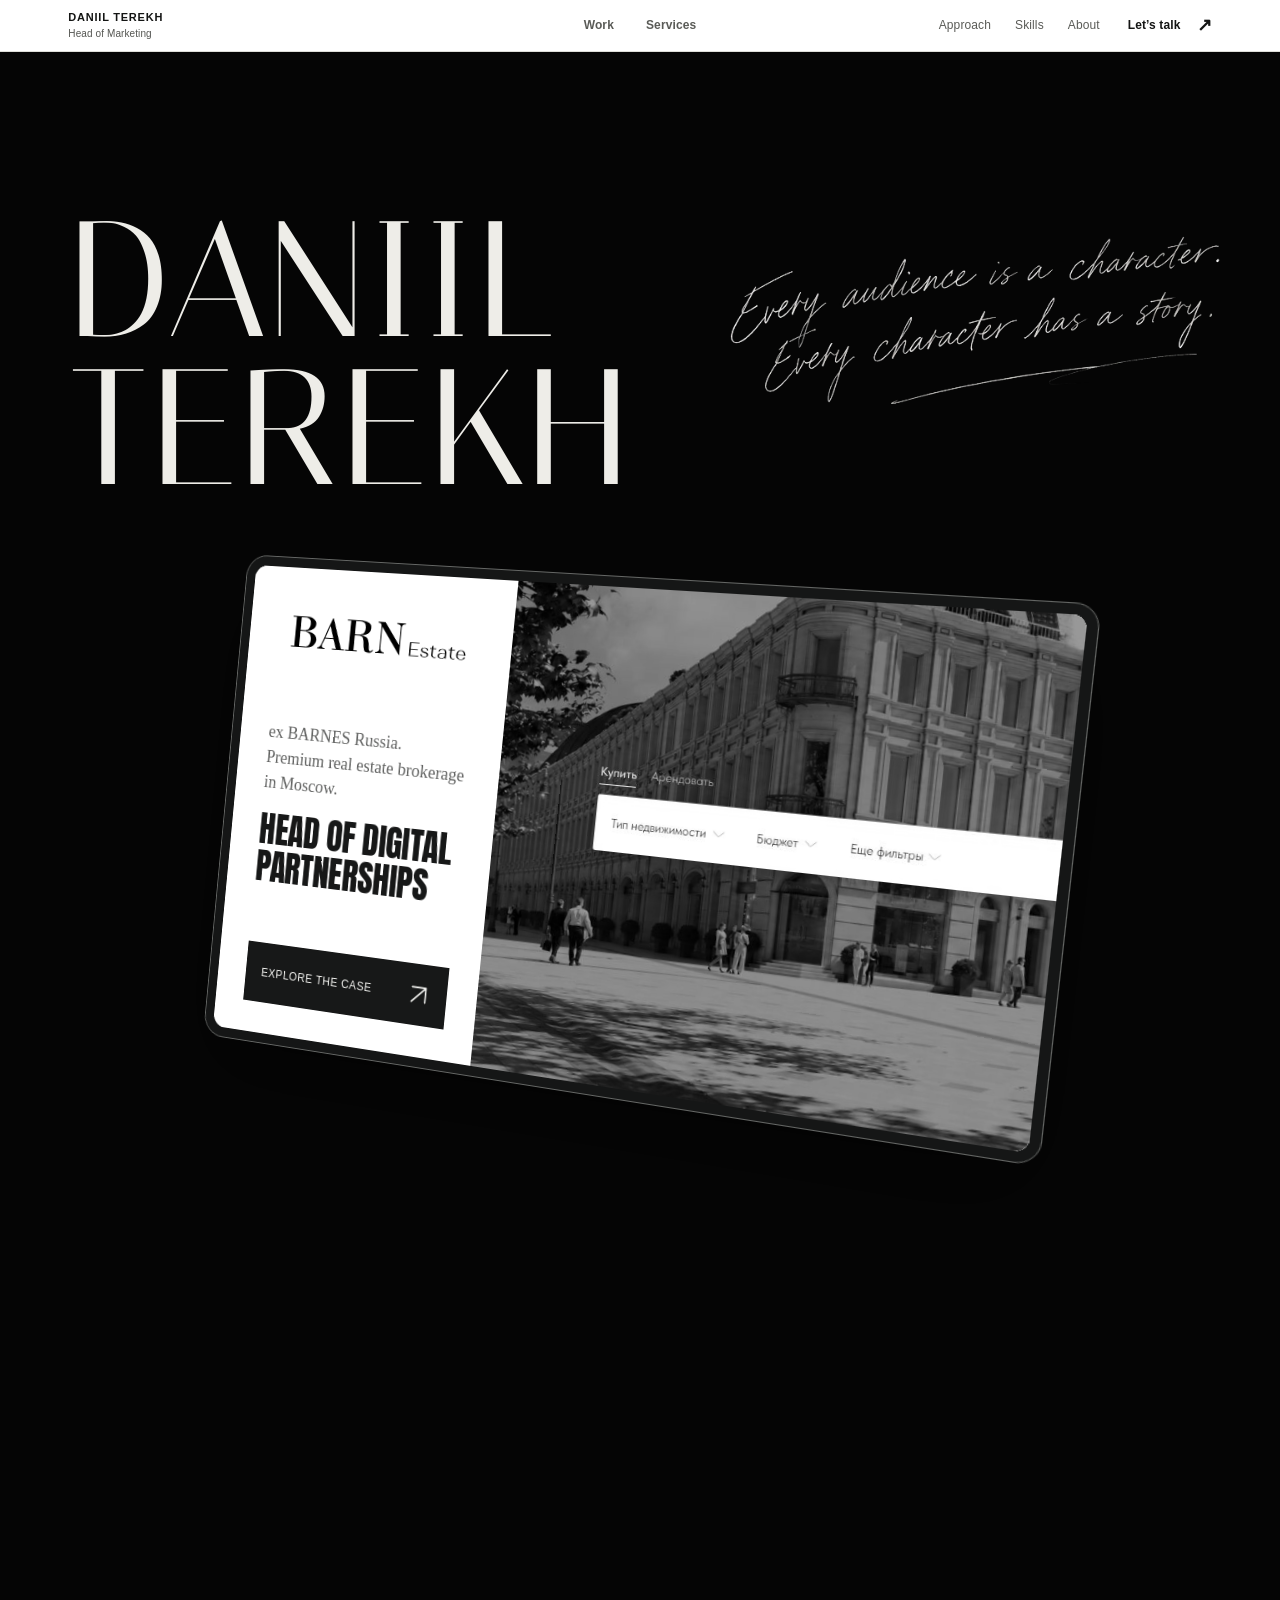
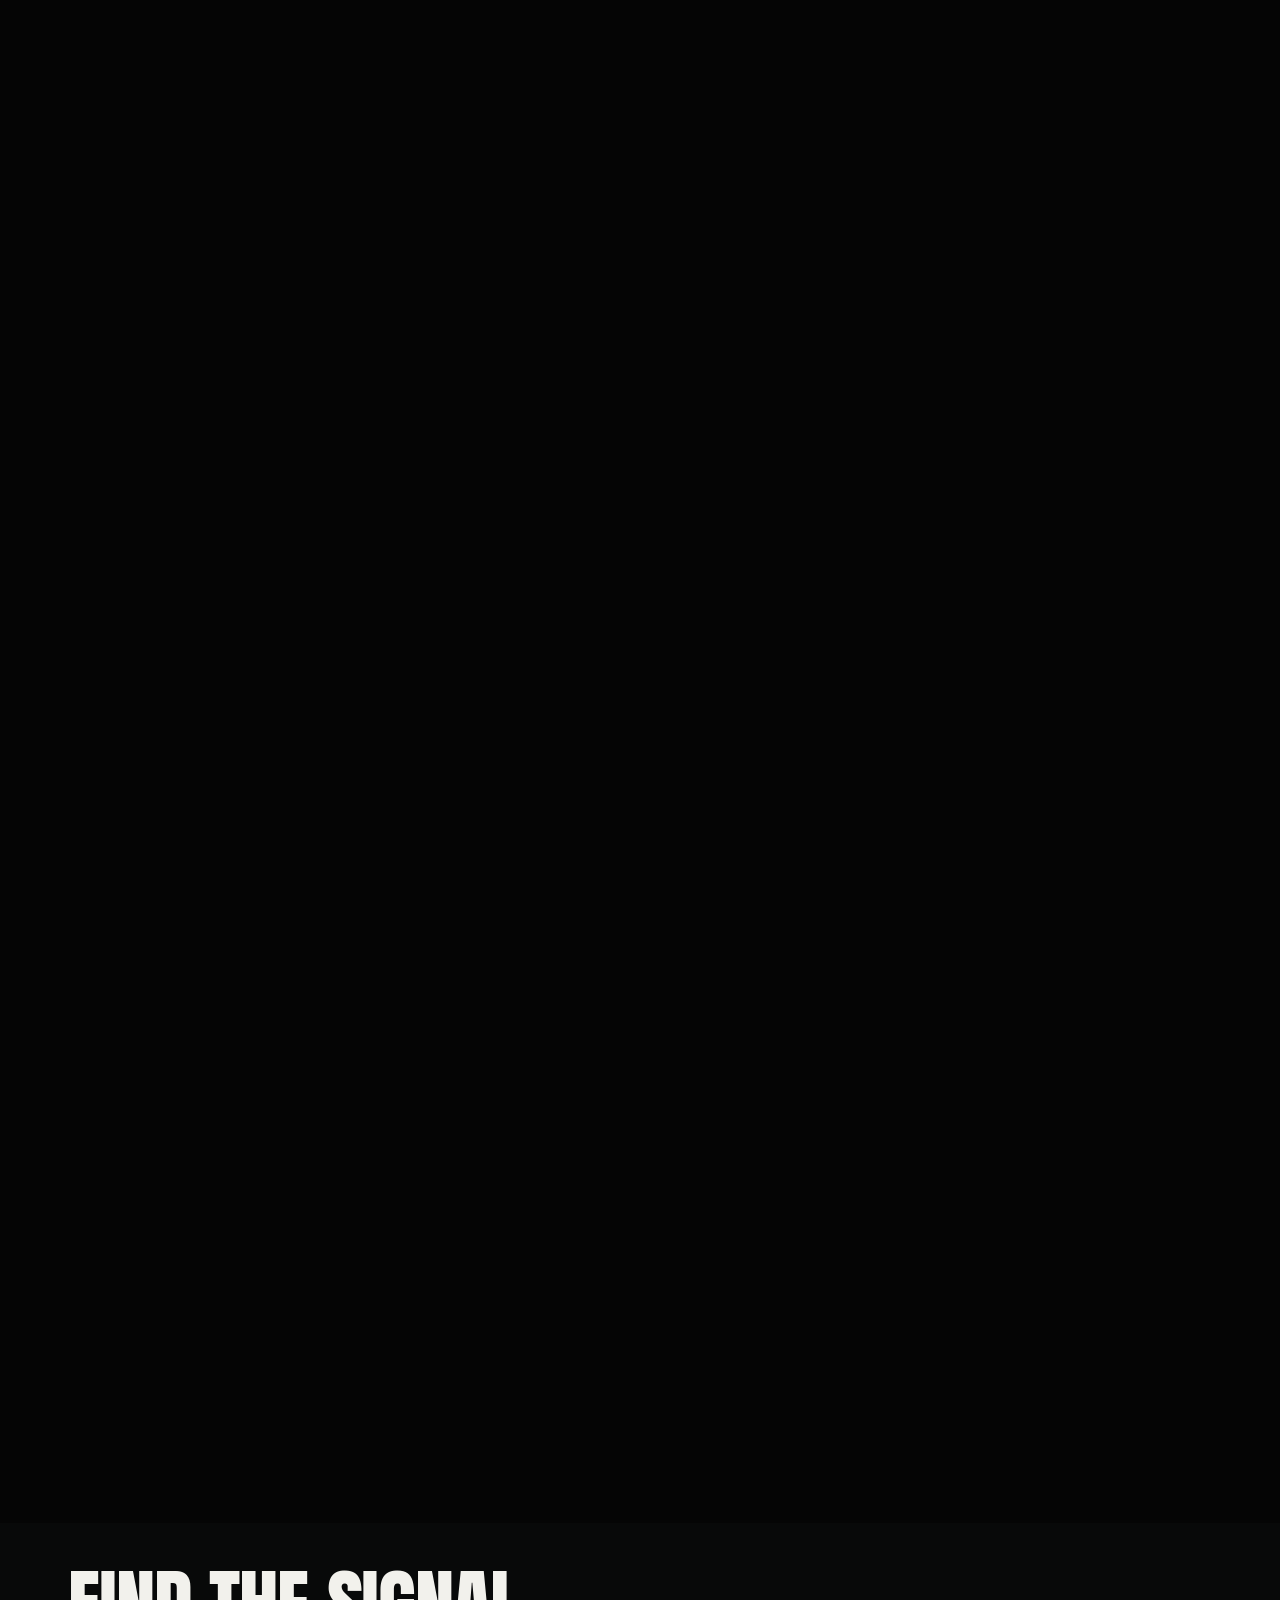
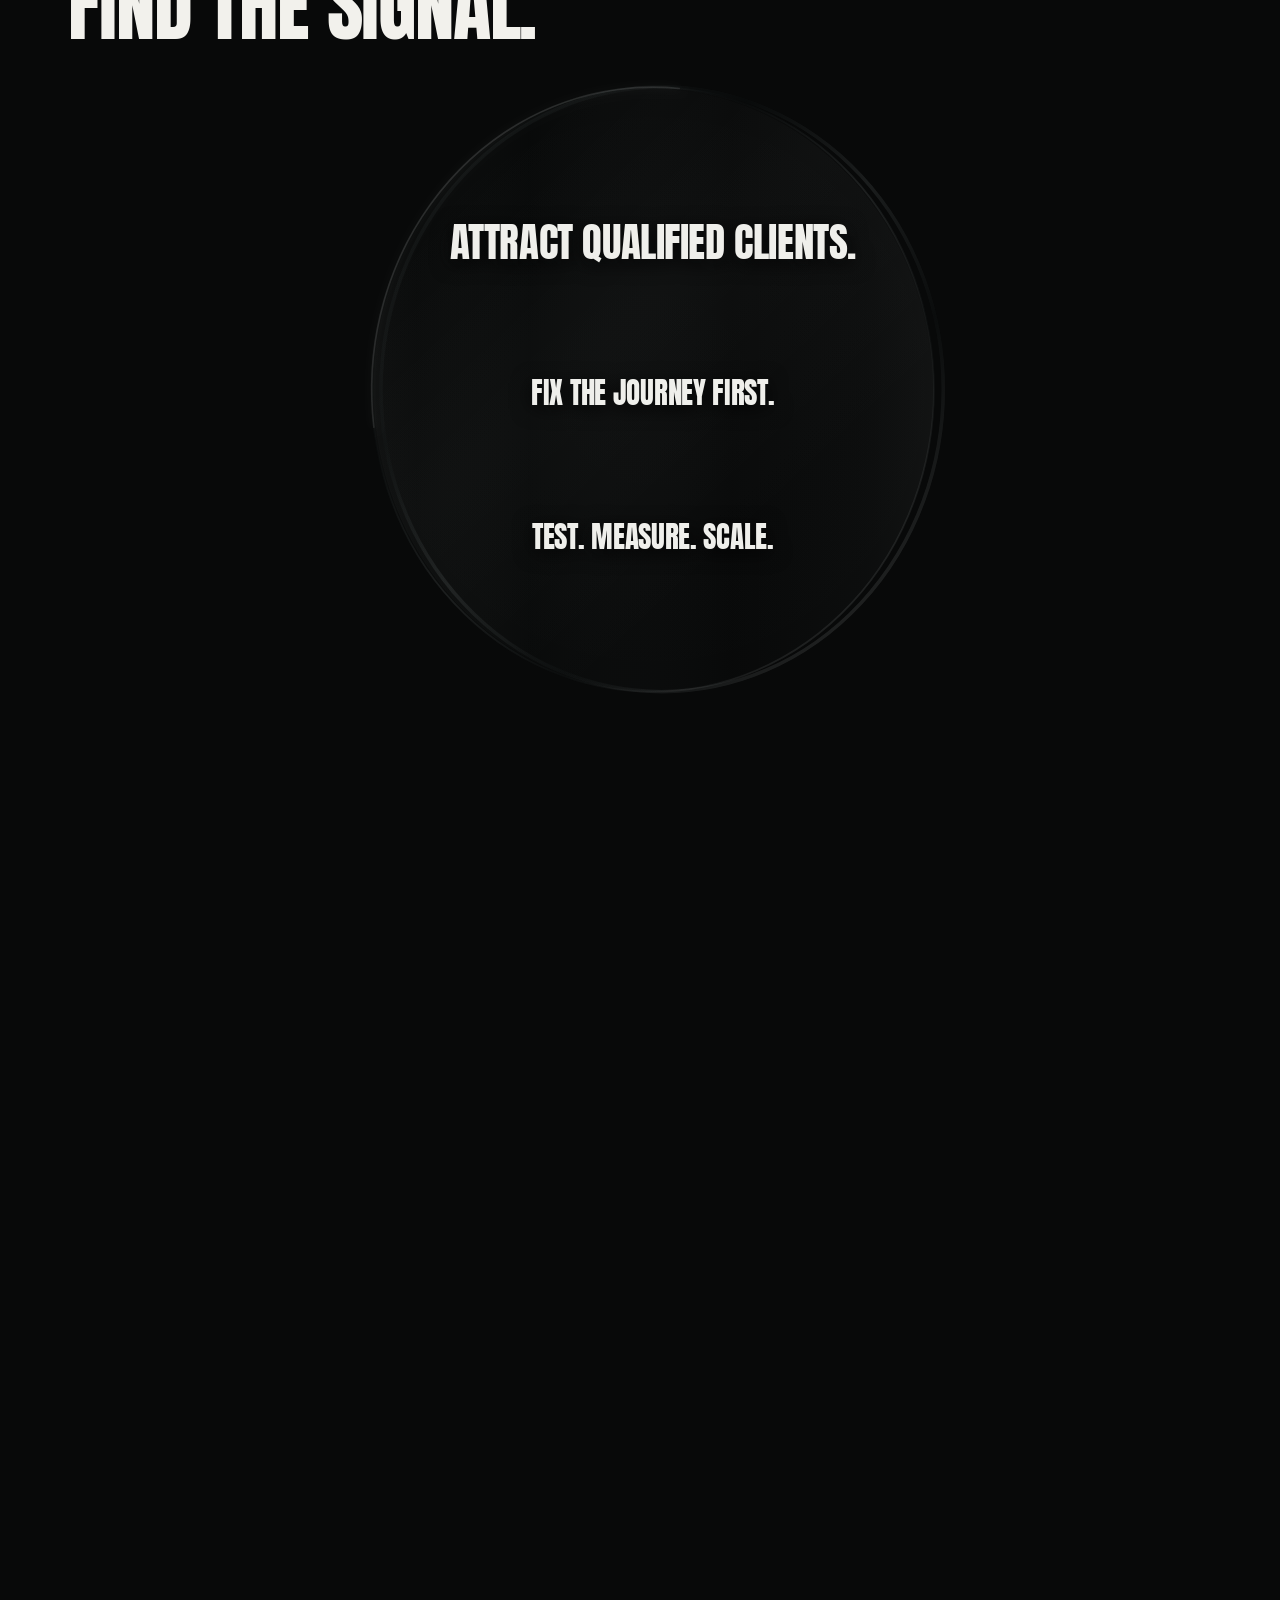
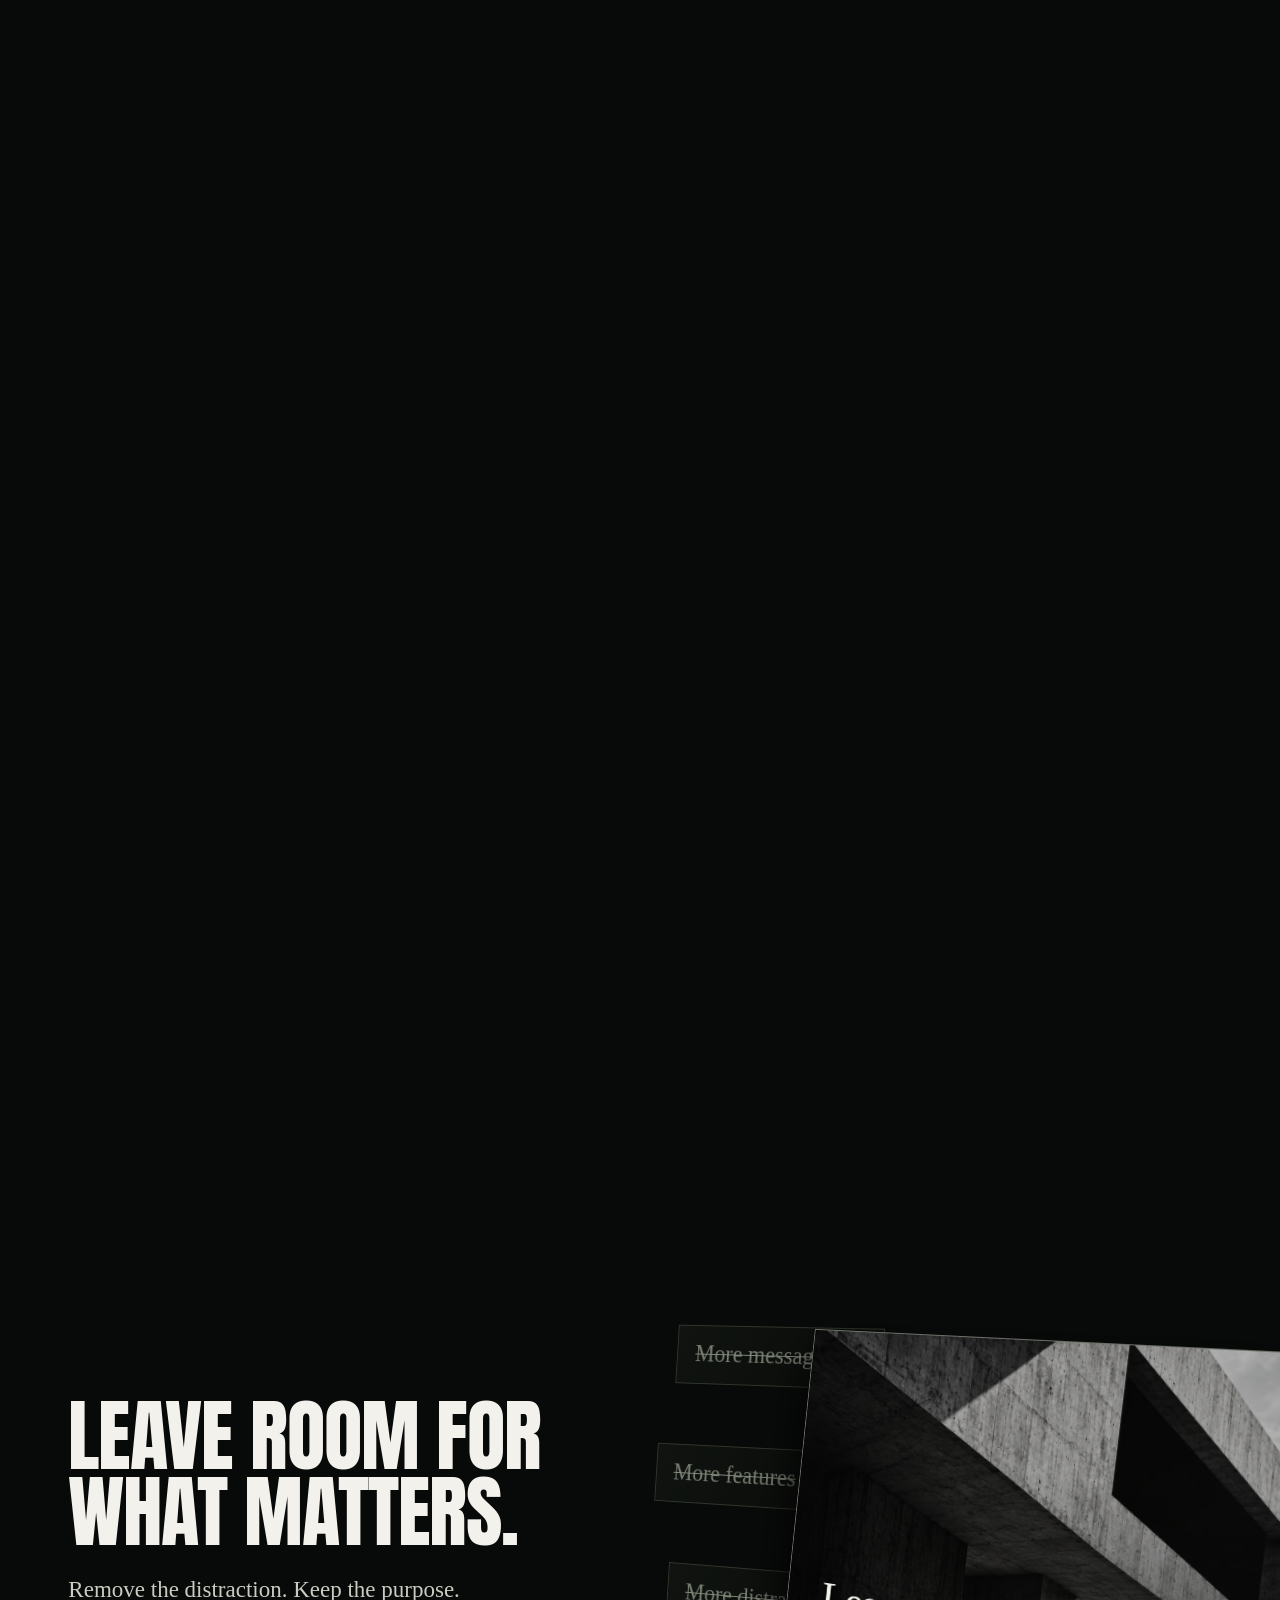
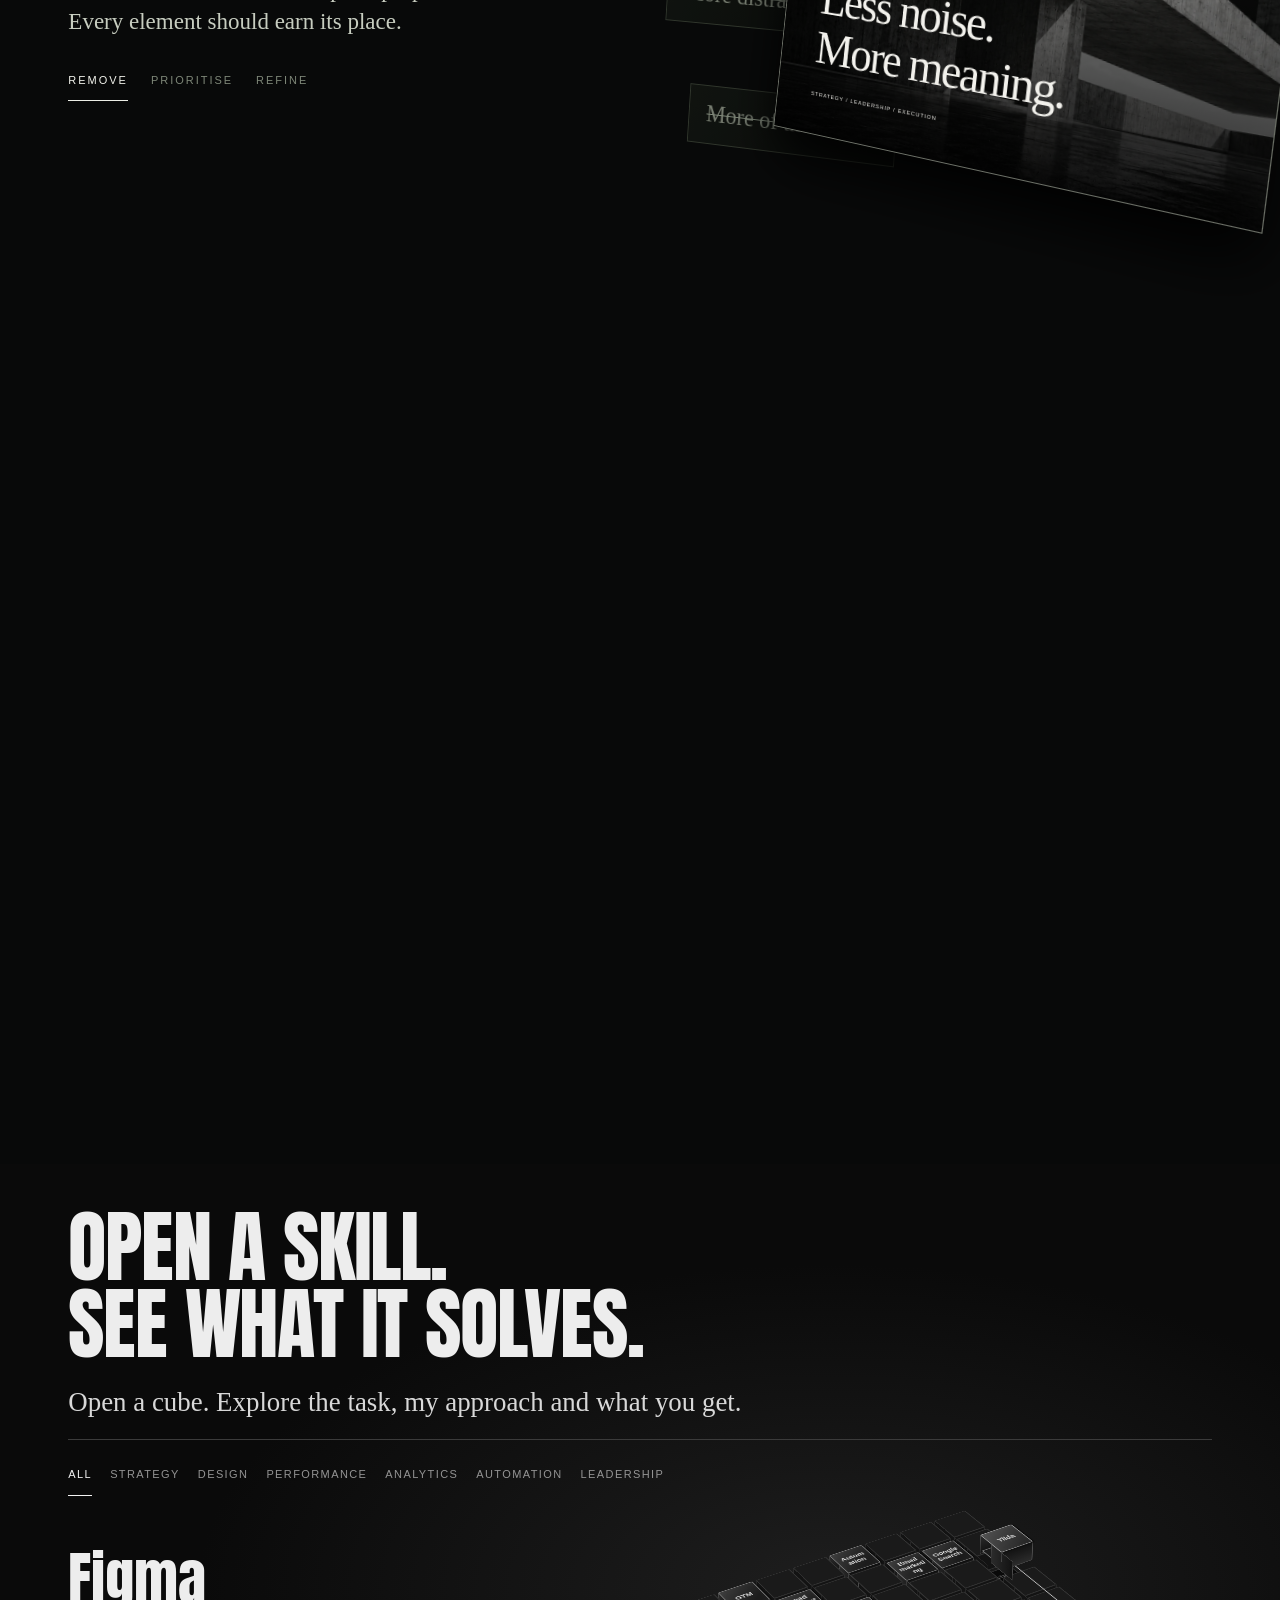
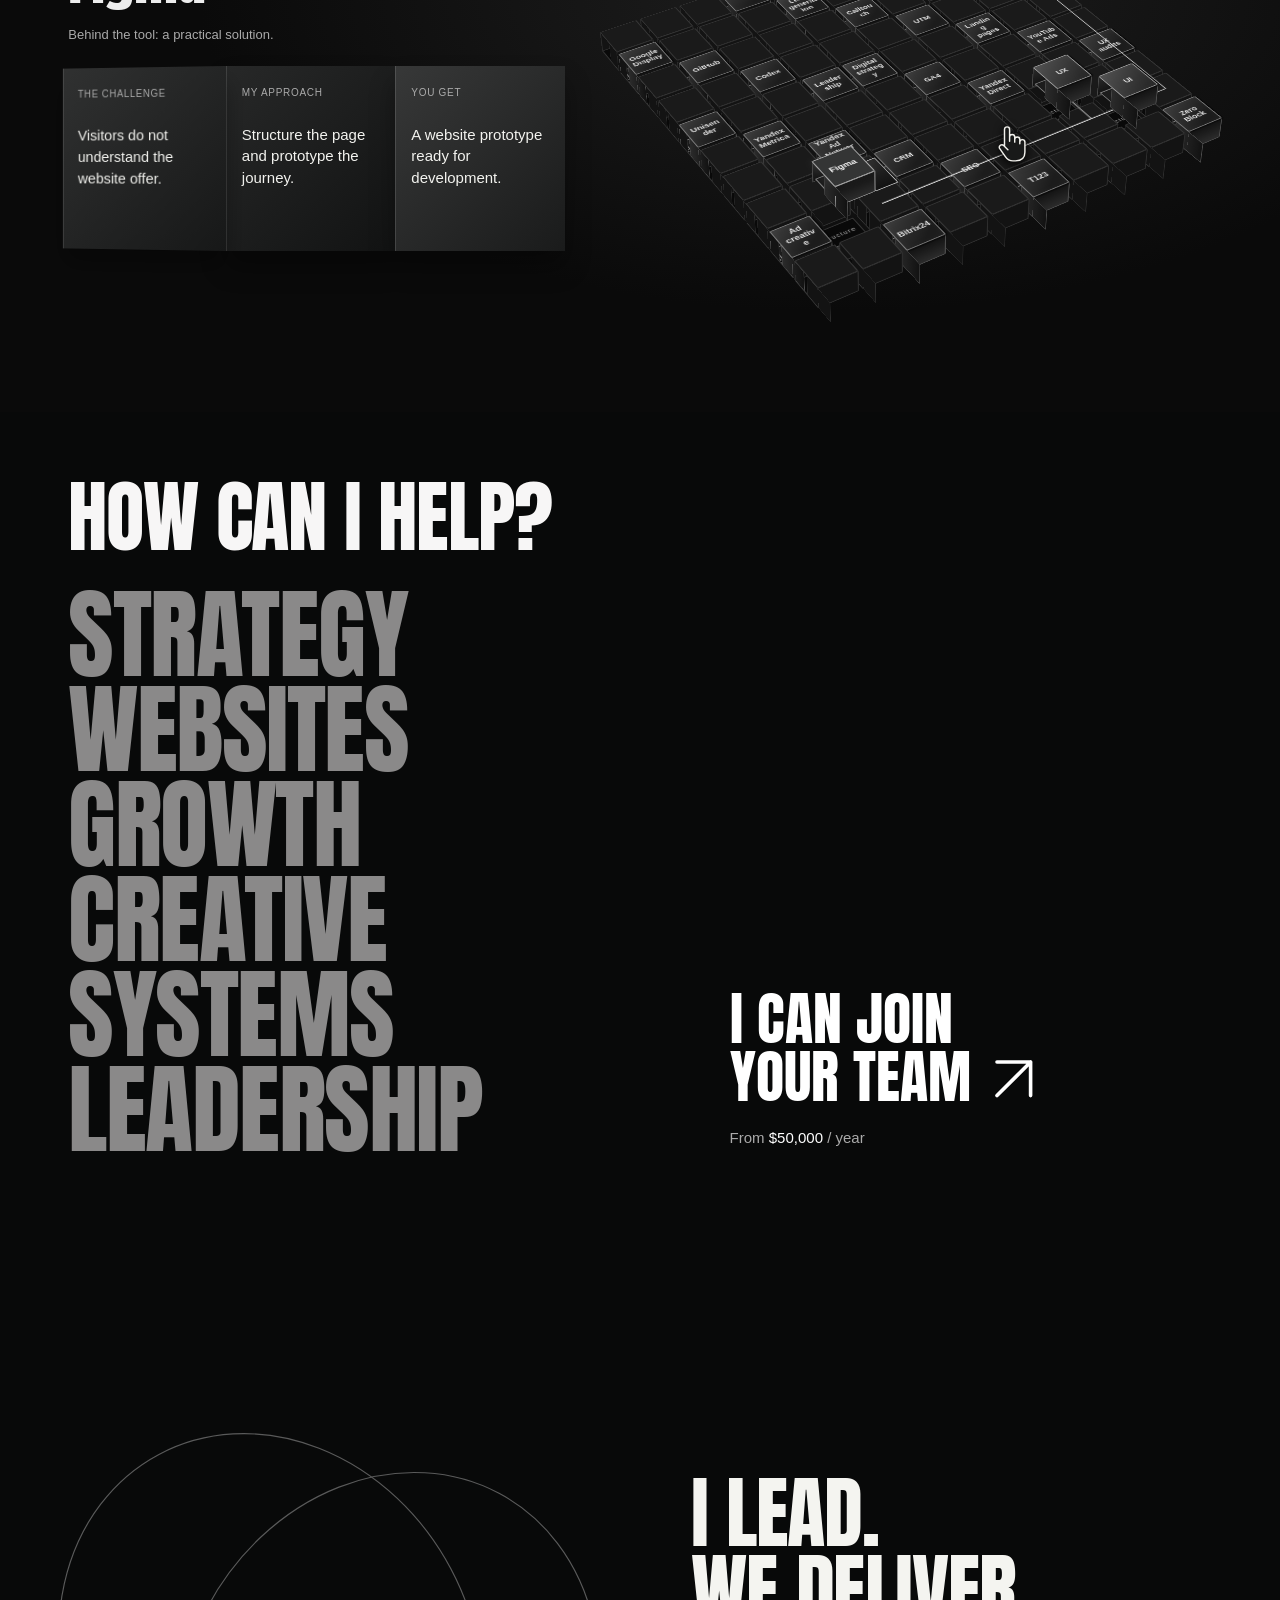
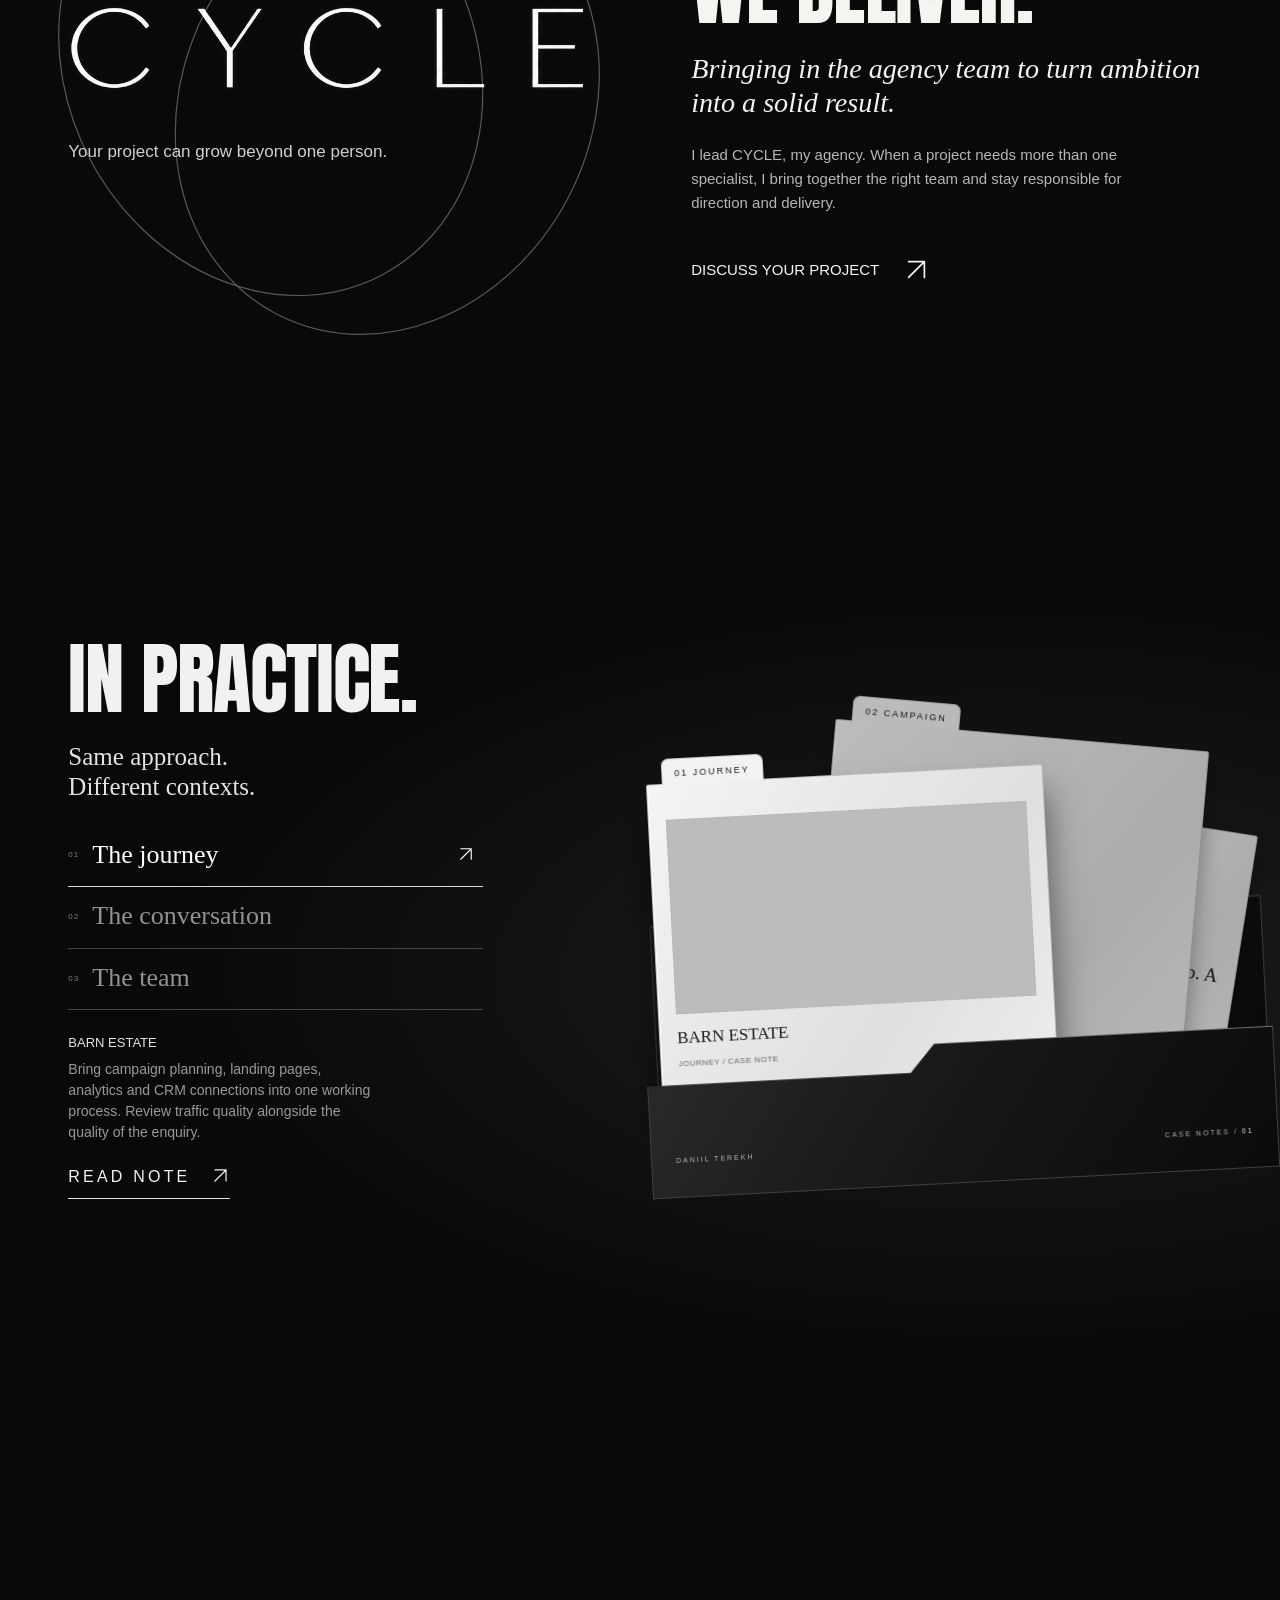
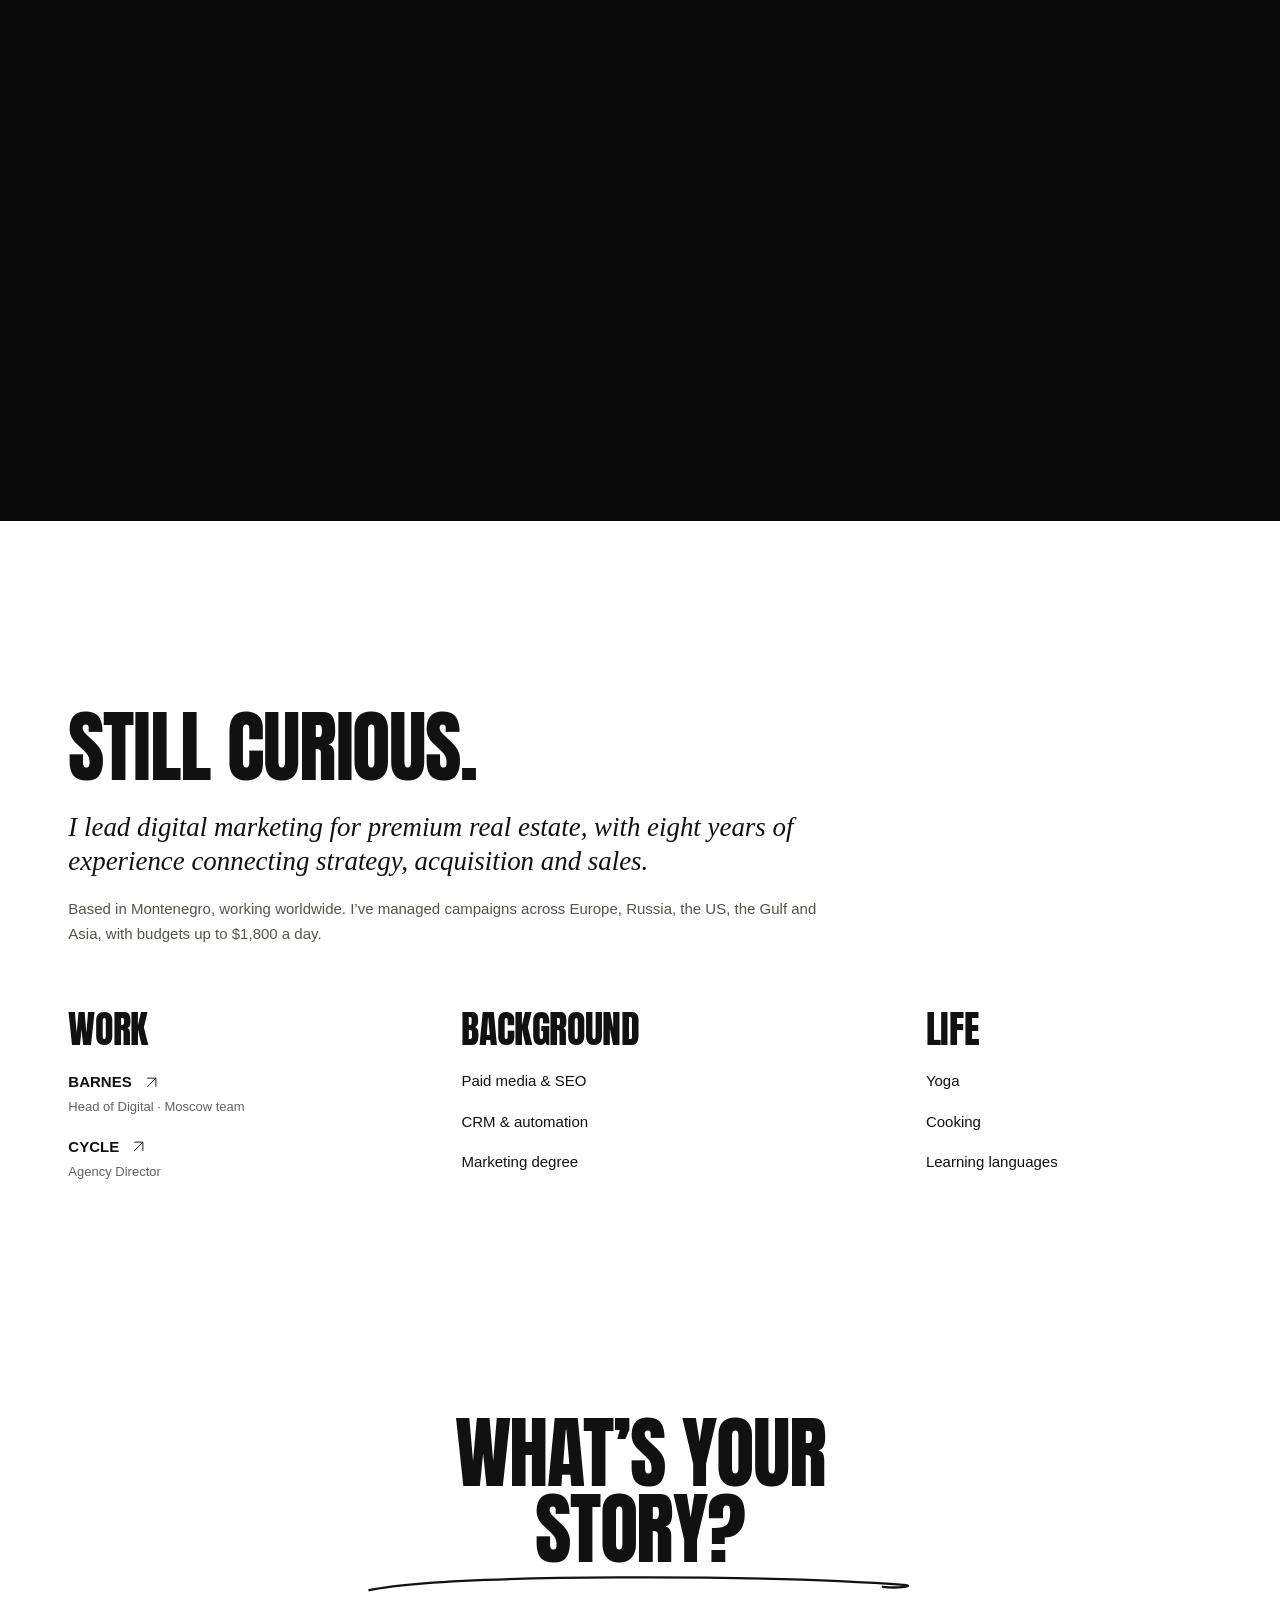
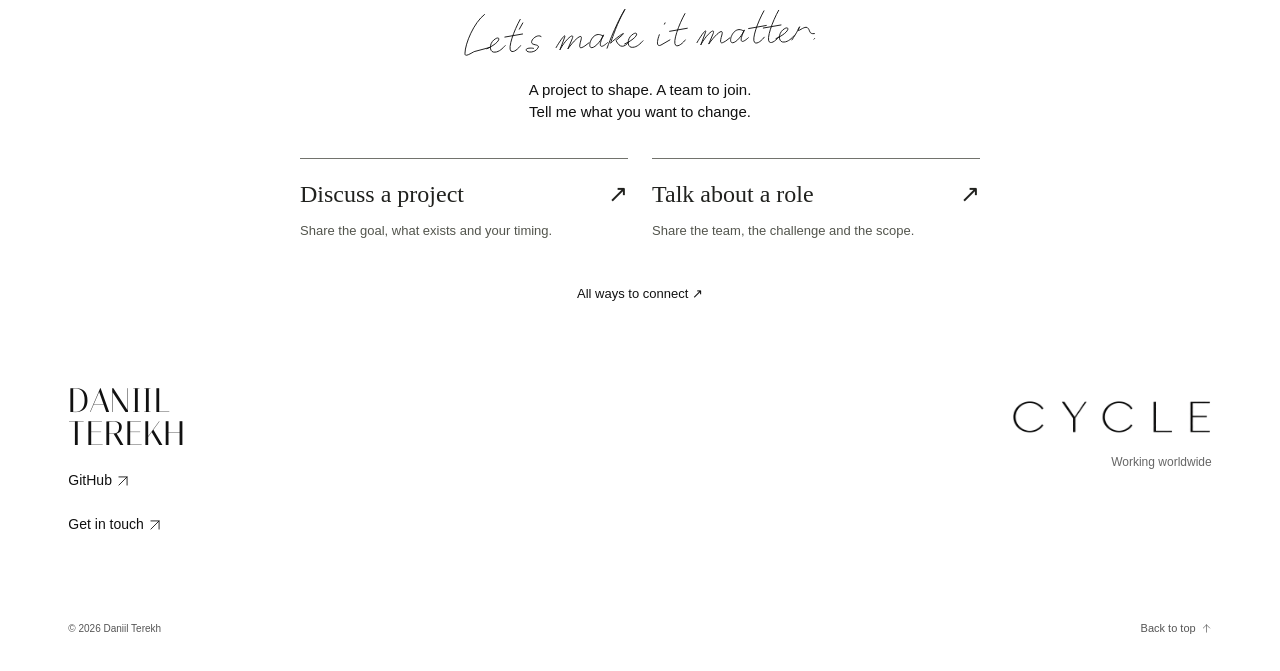
==== index.html @ e25691fa "Publish centered Work and Services header navigation" ====
<!DOCTYPE html>

<html lang="en">
<head>
<meta charset="utf-8"><meta content="width=device-width,initial-scale=1,viewport-fit=cover" name="viewport"><meta content="dark" name="color-scheme">
<!-- Apply the initial responsive class before CSS can paint the desktop layout. -->
<script>document.documentElement.classList.toggle('mobile-actual',innerWidth<=720);</script>
<link rel="icon" type="image/webp" href="assets/76e3b5323863.webp">
<link rel="preload" href="assets/Italiana-Regular.ttf" as="font" type="font/ttf" crossorigin>
<title>Daniil Terekh — Creative &amp; Digital Direction</title>
<meta content="Daniil Terekh. Digital direction, from strategy to launch. Websites, acquisition and connected systems. Project collaboration and digital leadership, based in Montenegro and working worldwide." name="description"><link href="styles/site.css?v=profile-contact-v68" rel="stylesheet"><link href="styles/refinements.css?v=profile-contact-v68" rel="stylesheet"><link href="styles/experience.css?v=profile-contact-v68" rel="stylesheet"><link href="styles/work-tablet.css?v=profile-contact-v68" rel="stylesheet">
<link rel="canonical" href="https://daniilterekh-prog.github.io/daniil-terekh-preview/">
<meta property="og:type" content="website">
<meta property="og:title" content="Daniil Terekh — Digital Direction">
<meta property="og:description" content="From strategy to launch. Websites, acquisition and connected systems. Work with me on a project or bring me into your team.">
<meta property="og:url" content="https://daniilterekh-prog.github.io/daniil-terekh-preview/">
<meta property="og:image" content="https://daniilterekh-prog.github.io/daniil-terekh-preview/assets/social-preview.jpg">
<meta property="og:image:alt" content="Daniil Terekh — digital direction, from strategy to launch">
<meta name="twitter:card" content="summary_large_image">
<link href="styles/editorial.css?v=profile-contact-v68" rel="stylesheet">
<link href="styles/contact.css?v=profile-contact-v68" rel="stylesheet">
<link href="styles/header.css?v=header-center-v69" rel="stylesheet">
</head>
<body><a class="skip-link" href="#mainPage">Skip to content</a>
<header class="site-header" id="siteHeader">
<a class="header-name" href="#home" data-nav-target="home" aria-label="Daniil Terekh — Head of Marketing, home"><span>DANIIL TEREKH</span><span class="header-role">Head of Marketing</span></a>
<button class="header-menu-toggle" id="headerMenuToggle" type="button" aria-expanded="false" aria-controls="headerNavigation" hidden><span>Menu</span><svg aria-hidden="true" viewBox="0 0 20 20" fill="none"><path d="M3 7h14M3 13h14" stroke="currentColor" stroke-width="1.5"/></svg></button>
<nav class="header-navigation" id="headerNavigation" aria-label="Main navigation"><ul class="header-pages">
<li><a href="#experience/all" data-nav-target="work" id="siteWorkLink">Work</a></li>
<li><a href="services/" data-nav-target="services" id="servicesNavLink">Services</a></li>
</ul><ul class="header-sections">
<li><a href="#thinking" data-nav-target="thinking">Approach</a></li>
<li><a href="#skills" data-nav-target="skills">Skills</a></li>
<li><a href="#human" data-nav-target="human">About</a></li>
</ul></nav>
<a class="header-contact" href="#connect" data-contact-open aria-haspopup="dialog" aria-controls="connect" id="contactBtn">Let’s talk <span aria-hidden="true">↗</span></a>
</header>
<div class="site ref-mode" data-gallery="1" id="site">
<main id="mainPage" tabindex="-1" aria-label="Daniil Terekh — portfolio">
<section class="hero hero--v0" id="hero">
<div class="hero-head">
<h1 class="hero-name" id="heroName"><span>DANIIL</span><span>TEREKH</span></h1>
<div class="signature"><img alt="Every audience is a character. Every character has a story." src="assets/6e32f4c0a949.webp" width="626" height="218"></div>
</div>
</section>

<section aria-label="Selected work. Scroll to explore companies." class="scroll-experience work-tablet" id="work">
<div class="story-sticky" id="storySticky">
<div aria-hidden="true" class="story-ambient" id="storyAmbient"></div>
<h2 class="work-sr-title" id="storyName">BARN ESTATE</h2>
<div class="story-frame" id="storyFrame" role="group" aria-label="Selected company: BARN Estate">
<div class="story-browser" aria-hidden="true"><span class="chrome-dots"><i></i><i></i><i></i></span></div>
<div class="story-screens" id="storyScreens"></div>
</div>
<div class="story-controls" id="storyControls" role="group" aria-label="Choose a company">
<button aria-label="Previous project" id="storyPrev" type="button"><svg class="ui-arrow" aria-hidden="true" viewBox="0 0 24 24" fill="none"><path d="M12 21V3m-7 7 7-7 7 7" stroke="currentColor" stroke-width="1.3" stroke-linecap="round" stroke-linejoin="round"/></svg></button>
<button aria-label="Next project" id="storyNext" type="button"><svg class="ui-arrow" aria-hidden="true" viewBox="0 0 24 24" fill="none"><path d="M12 3v18m-7-7 7 7 7-7" stroke="currentColor" stroke-width="1.3" stroke-linecap="round" stroke-linejoin="round"/></svg></button>
</div>
<div class="story-caption" id="storyCaption"><a class="work-archive-link" id="allBtn" href="#experience/all">VIEW ALL CASES <svg class="ui-arrow" aria-hidden="true" viewBox="0 0 24 24" fill="none"><path d="M5 19 19 5M5 5h14v14" stroke="currentColor" stroke-width="1.5" stroke-linecap="round" stroke-linejoin="round"/></svg></a></div>
</div>
</section>


<section aria-labelledby="thinking-title" class="thinking-section lens-orbit" data-stage="0" id="thinking">
<div class="thinking-sticky">
<h2 class="thinking-title" id="thinking-title">FIND THE SIGNAL.</h2>
<div class="signal-visual" id="signal-visual" role="img" aria-label="Side view: twenty project requests flow from the left into a glass lens, dissolve and emerge as three clear goals on the right. Scroll to approach, pass through the glass and watch the words rebuild.">
<div class="signal-noise" aria-hidden="true"><span style="--x:8%;--y:18%;--z:40px;--size:1">We need Reels.</span><span style="--x:53%;--y:12%;--z:-49px;--size:0.8">Put €100,000 into Google Ads.</span><span style="--x:22%;--y:32%;--z:58px;--size:1.2">Redesign the website.</span><span style="--x:69%;--y:29%;--z:-67px;--size:0.9">We need more leads.</span><span style="--x:3%;--y:48%;--z:76px;--size:1">Let’s launch on TikTok.</span><span style="--x:59%;--y:46%;--z:-85px;--size:0.8">Make the logo bigger.</span><span style="--x:21%;--y:64%;--z:94px;--size:1.2">Our competitors use influencers.</span><span style="--x:65%;--y:65%;--z:-103px;--size:0.9">Add AI.</span><span style="--x:8%;--y:81%;--z:112px;--size:1">We need a new landing page.</span><span style="--x:53%;--y:84%;--z:-121px;--size:0.8">Send more emails.</span><span style="--x:33%;--y:7%;--z:130px;--size:1.2">Make it go viral.</span><span style="--x:2%;--y:31%;--z:-139px;--size:0.9">Connect everything to CRM.</span><span style="--x:41%;--y:39%;--z:148px;--size:1">We need an app.</span><span style="--x:75%;--y:13%;--z:-157px;--size:0.8">Bring down the cost per lead.</span><span style="--x:37%;--y:71%;--z:166px;--size:1.2">Launch it next week.</span><span style="--x:75%;--y:82%;--z:-175px;--size:0.9">We should be everywhere.</span><span style="--x:8%;--y:67%;--z:184px;--size:1">Add more content.</span><span style="--x:36%;--y:54%;--z:-193px;--size:0.8">Change the positioning.</span><span style="--x:57%;--y:23%;--z:202px;--size:1.2">Sales need better leads.</span><span style="--x:28%;--y:88%;--z:-211px;--size:0.9">Can we automate this?</span></div>
<div class="signal-clarity" aria-hidden="true"><p><strong>ATTRACT QUALIFIED CLIENTS.</strong></p><p><strong>FIX THE JOURNEY FIRST.</strong></p><p><strong>TEST. MEASURE. SCALE.</strong></p></div>
</div>
<p class="sr-only">Twenty competing requests become a clear goal, priorities and a next step. Scroll down to move around the lens; scroll up to reverse.</p>
</div></section>
<section aria-labelledby="edit-title" class="edit-section" data-edit="1" id="the-edit">

<div class="edit-sticky">
<div class="edit-layout">
<div class="edit-copy">
<h2 class="thinking-title edit-title" id="edit-title">LEAVE ROOM FOR WHAT MATTERS.</h2>

<p aria-live="polite" class="edit-explanation" id="edit-explanation">One purpose. A clear next step.<br>Give the essential room to matter.</p>
<div aria-label="Explore the editing process" class="edit-stages" role="group">
<button aria-pressed="false" data-edit-stage="0" type="button">REMOVE</button>
<button aria-pressed="true" class="is-selected" data-edit-stage="1" type="button">PRIORITISE</button>
<button aria-pressed="false" data-edit-stage="2" type="button">REFINE</button>
</div>
</div>
<div class="edit-art">
<div aria-label="Discarded priorities" class="discarded-list" role="group"><span><s>More messages</s></span><span><s>More features</s></span><span><s>More distractions</s></span><span><s>More of the same</s></span></div>
<article class="edit-resolved"><img alt="" decoding="async" loading="lazy" src="assets/3f6af69fafa1.webp" width="1672" height="941"><div class="resolved-top">DANIIL TEREKH <span>A CLEARER DIRECTION</span></div><div class="resolved-copy"><span>WHAT REMAINS</span><h3 id="edit-resolution">Ideas for<br>what matters.</h3><p>STRATEGY / LEADERSHIP / EXECUTION</p></div></article>
</div>
</div>

</div>
</section>
<section aria-labelledby="skills-heading" class="skills-lab" data-variant="5" id="skills">
<div class="skills-showcase">
<div class="skills-eyebrow"><span>THE WORKING COLLECTION</span><span id="skills-count"></span></div>
<h2 id="skills-heading">OPEN A SKILL.<br>SEE WHAT IT SOLVES.</h2>
<p class="skills-subtitle" id="skills-subtitle">Open a cube. Explore the task, my approach and what you get.</p>
<div class="skills-bottom-controls"><div aria-label="Skill categories" class="skills-filters" id="skills-filters" role="group"></div><label class="skills-search-label" hidden><span>FIND A SKILL</span><input autocomplete="off" id="skills-search" placeholder="Skill or task" type="search"></label></div><div class="skills-content">
<aside aria-atomic="true" aria-live="polite" class="skills-detail">
<p class="skills-category" id="skills-detail-category">Design / 082</p><h3 id="skills-detail-name">Figma</h3>
<p id="skills-detail-text">Behind the tool: a practical solution.</p><div class="skills-solution" id="skills-solution"><section class="skills-leaf"><h4>THE CHALLENGE</h4><p id="skills-solution-challenge">Visitors do not understand the website offer.</p></section><section class="skills-leaf"><h4>MY APPROACH</h4><p id="skills-solution-approach">Structure the page and prototype the journey.</p></section><section class="skills-leaf"><h4>YOU GET</h4><p id="skills-solution-deliverable">A website prototype ready for development.</p></section></div>
</aside>
<div class="skills-scene">
<div aria-label="Project challenge" class="skills-task-controls" hidden id="skills-task-controls" role="group">
<button data-task="launch" type="button">Launch a project</button><button data-task="measure" type="button">Measure &amp; improve</button><button data-task="connect" type="button">Connect the journey</button>
</div>
<div aria-label="Skill monolith: choose a cube" class="skills-stage" id="skills-stage" role="group">
<div class="skills-field" id="skills-field"><div class="skills-sockets" id="skills-sockets"></div><svg aria-hidden="true" class="skills-connections" id="skills-connections" viewbox="0 0 1000 1000"></svg></div>
<span aria-hidden="true" class="skills-touch-hint"><svg viewBox="0 0 40 48" fill="none"><circle class="skills-tap-ring" cx="13" cy="8" r="7"/><path d="M10 27V8a3 3 0 0 1 6 0v14-5a3 3 0 0 1 6 0v6-3a3 3 0 0 1 6 0v5-2a3 3 0 0 1 6 0v12c0 7-4 10-11 10h-3c-4 0-7-2-9-5L4 30a3 3 0 0 1 5-3l5 5" stroke-linecap="round" stroke-linejoin="round"/></svg></span>
</div>
<div class="skills-zoom-controls" hidden id="skills-zoom-controls"><div><span id="skills-breadcrumb"></span><button id="skills-overview" type="button">Overview <svg class="ui-arrow" aria-hidden="true" viewBox="0 0 24 24" fill="none"><path d="M5 19 19 5M5 5h14v14" stroke="currentColor" stroke-width="1.5" stroke-linecap="round" stroke-linejoin="round"/></svg></button></div><div aria-label="Skill map" class="skills-minimap" id="skills-minimap" role="group"></div></div>
<div hidden class="skills-scene-footer"><span id="skills-hint"></span><button aria-pressed="false" id="skills-motion" type="button">Reduce motion</button></div>
</div>
</div>

<p class="skills-empty" hidden id="skills-empty">No matches. Choose another category.</p>
</div>
</section>
<section id="services" class="services-negative" aria-labelledby="services-title">
<div class="services-negative-stage">
<div class="services-white-field" aria-hidden="true"></div>
<h2 class="services-heading" id="services-title">HOW CAN I HELP?</h2>
<div class="services-type" aria-label="Choose a service direction" role="group"><button class="service-direction" id="service-tab-strategy" type="button" aria-expanded="false" aria-controls="service-panel-strategy" data-service="strategy">STRATEGY</button><button class="service-direction" id="service-tab-websites" type="button" aria-expanded="false" aria-controls="service-panel-websites" data-service="websites">WEBSITES</button><button class="service-direction" id="service-tab-marketing" type="button" aria-expanded="false" aria-controls="service-panel-marketing" data-service="marketing">GROWTH</button><button class="service-direction" id="service-tab-creative" type="button" aria-expanded="false" aria-controls="service-panel-creative" data-service="creative">CREATIVE</button><button class="service-direction" id="service-tab-systems" type="button" aria-expanded="false" aria-controls="service-panel-systems" data-service="systems">SYSTEMS</button><button class="service-direction" id="service-tab-leadership" type="button" aria-expanded="false" aria-controls="service-panel-leadership" data-service="leadership">LEADERSHIP</button></div>
<div class="services-panel-area"><section class="service-panel" id="service-panel-strategy" aria-labelledby="service-tab-strategy" hidden>
<h3>Make the next move count.</h3><p>Before you invest in another channel, website or campaign, we define the problem, the audience and the next move.</p><div class="service-groups"><div class="service-group"><h4>Where to focus</h4><ul><li>Audience needs and buying decisions</li><li>Your offer, positioning and market context</li><li>What slows the customer journey</li></ul></div><div class="service-group"><h4>What you get</h4><ul><li>A prioritised action plan</li><li>A clear brief for the next project</li><li>Measures for deciding what to test</li></ul></div></div>
<div class="service-price"><span>From <strong>$500</strong></span><small>per project</small></div><a class="service-project" href="#connect" data-contact-open aria-haspopup="dialog" aria-controls="connect" data-contact-topic="Project enquiry — Strategy &amp; consulting">FIND THE NEXT MOVE <span aria-hidden="true"><svg class="ui-arrow" aria-hidden="true" viewBox="0 0 24 24" fill="none"><path d="M5 19 19 5M5 5h14v14" stroke="currentColor" stroke-width="1.5" stroke-linecap="round" stroke-linejoin="round"/></svg></span></a>
<p class="service-team">I lead the direction and stay close to delivery. For larger projects, I bring in my team at <a href="#cycle">CYCLE <svg class="ui-arrow" aria-hidden="true" viewBox="0 0 24 24" fill="none"><path d="M5 19 19 5M5 5h14v14" stroke="currentColor" stroke-width="1.5" stroke-linecap="round" stroke-linejoin="round"/></svg></a>.</p>
</section><section class="service-panel" id="service-panel-websites" aria-labelledby="service-tab-websites" hidden>
<h3>Turn attention into a clear next step.</h3><p>A website should make your offer easy to understand and your business easy to contact. I connect the story, the interface and the build.</p><div class="service-groups"><div class="service-group"><h4>What we create</h4><ul><li>Landing pages, brand sites and catalogues</li><li>Mobile journeys from first visit to enquiry</li><li>Forms, e-commerce and integrations</li></ul></div><div class="service-group"><h4>What you get</h4><ul><li>Clear structure and persuasive page content</li><li>A designed and developed website</li><li>Launch checks and a practical handover</li></ul></div></div>
<div class="service-price"><span>From <strong>$1,500</strong></span><small>per project</small></div><a class="service-project" href="#connect" data-contact-open aria-haspopup="dialog" aria-controls="connect" data-contact-topic="Project enquiry — Websites &amp; UX/UI">PLAN YOUR WEBSITE <span aria-hidden="true"><svg class="ui-arrow" aria-hidden="true" viewBox="0 0 24 24" fill="none"><path d="M5 19 19 5M5 5h14v14" stroke="currentColor" stroke-width="1.5" stroke-linecap="round" stroke-linejoin="round"/></svg></span></a>
<p class="service-team">I lead the direction and stay close to delivery. For larger projects, I bring in my team at <a href="#cycle">CYCLE <svg class="ui-arrow" aria-hidden="true" viewBox="0 0 24 24" fill="none"><path d="M5 19 19 5M5 5h14v14" stroke="currentColor" stroke-width="1.5" stroke-linecap="round" stroke-linejoin="round"/></svg></a>.</p>
</section><section class="service-panel" id="service-panel-marketing" aria-labelledby="service-tab-marketing" hidden>
<h3>Give the right audience a reason to act.</h3><p>If campaigns bring visits but weak enquiries, I look at the whole path: audience, offer, creative and landing page.</p><div class="service-groups"><div class="service-group"><h4>The work</h4><ul><li>Audit campaigns and conversion tracking</li><li>Test messages, audiences and landing pages</li><li>Paid campaigns, SEO and local visibility</li></ul></div><div class="service-group"><h4>What you can see</h4><ul><li>A focused campaign and testing plan</li><li>Reporting on enquiries and lead quality</li><li>Clear decisions on what to change next</li></ul></div></div>
<div class="service-price"><span>From <strong>$750</strong></span><small>per month · ad spend excluded</small></div><a class="service-project" href="#connect" data-contact-open aria-haspopup="dialog" aria-controls="connect" data-contact-topic="Project enquiry — Advertising &amp; growth">DISCUSS YOUR GROWTH <span aria-hidden="true"><svg class="ui-arrow" aria-hidden="true" viewBox="0 0 24 24" fill="none"><path d="M5 19 19 5M5 5h14v14" stroke="currentColor" stroke-width="1.5" stroke-linecap="round" stroke-linejoin="round"/></svg></span></a>
<p class="service-team">I lead the direction and stay close to delivery. For larger projects, I bring in my team at <a href="#cycle">CYCLE <svg class="ui-arrow" aria-hidden="true" viewBox="0 0 24 24" fill="none"><path d="M5 19 19 5M5 5h14v14" stroke="currentColor" stroke-width="1.5" stroke-linecap="round" stroke-linejoin="round"/></svg></a>.</p>
</section><section class="service-panel" id="service-panel-creative" aria-labelledby="service-tab-creative" hidden>
<h3>Give your brand a voice people recognise.</h3><p>From a campaign idea to the last touchpoint, I give the message and visual direction one clear thread.</p><div class="service-groups"><div class="service-group"><h4>Shape the idea</h4><ul><li>Campaign concepts and art direction</li><li>Website, advertising and email copy</li><li>Visuals, presentations and sales materials</li></ul></div><div class="service-group"><h4>Carry it through</h4><ul><li>Adaptations for the channels you use</li><li>Video scripts, editing and motion</li><li>AI visuals and 3D where they serve the idea</li></ul></div></div>
<div class="service-price"><span>From <strong>$300</strong></span><small>per project</small></div><a class="service-project" href="#connect" data-contact-open aria-haspopup="dialog" aria-controls="connect" data-contact-topic="Project enquiry — Creative &amp; content">SHAPE YOUR CAMPAIGN <span aria-hidden="true"><svg class="ui-arrow" aria-hidden="true" viewBox="0 0 24 24" fill="none"><path d="M5 19 19 5M5 5h14v14" stroke="currentColor" stroke-width="1.5" stroke-linecap="round" stroke-linejoin="round"/></svg></span></a>
<p class="service-team">I lead the direction and stay close to delivery. For larger projects, I bring in my team at <a href="#cycle">CYCLE <svg class="ui-arrow" aria-hidden="true" viewBox="0 0 24 24" fill="none"><path d="M5 19 19 5M5 5h14v14" stroke="currentColor" stroke-width="1.5" stroke-linecap="round" stroke-linejoin="round"/></svg></a>.</p>
</section><section class="service-panel" id="service-panel-systems" aria-labelledby="service-tab-systems" hidden>
<h3>Know where your enquiries go.</h3><p>When data and follow-up live in different places, opportunities get lost. I connect measurement, CRM and workflows so your team can see what happens next.</p><div class="service-groups"><div class="service-group"><h4>See the journey</h4><ul><li>Tracking from first visit to enquiry</li><li>Analytics audits and dependable reports</li><li>CRM and call-tracking attribution</li></ul></div><div class="service-group"><h4>Keep work moving</h4><ul><li>Lead routing and follow-up flows</li><li>Email, API and workflow connections</li><li>Automation with clear rules and handover</li></ul></div></div>
<div class="service-price"><span>From <strong>$500</strong></span><small>per project</small></div><a class="service-project" href="#connect" data-contact-open aria-haspopup="dialog" aria-controls="connect" data-contact-topic="Project enquiry — Analytics &amp; automation">CONNECT YOUR SYSTEMS <span aria-hidden="true"><svg class="ui-arrow" aria-hidden="true" viewBox="0 0 24 24" fill="none"><path d="M5 19 19 5M5 5h14v14" stroke="currentColor" stroke-width="1.5" stroke-linecap="round" stroke-linejoin="round"/></svg></span></a>
<p class="service-team">I lead the direction and stay close to delivery. For larger projects, I bring in my team at <a href="#cycle">CYCLE <svg class="ui-arrow" aria-hidden="true" viewBox="0 0 24 24" fill="none"><path d="M5 19 19 5M5 5h14v14" stroke="currentColor" stroke-width="1.5" stroke-linecap="round" stroke-linejoin="round"/></svg></a>.</p>
</section><section class="service-panel" id="service-panel-leadership" aria-labelledby="service-tab-leadership" hidden>
<h3>One direction. Clear ownership.</h3><p>When marketing, design and development pull in different directions, I bring the priorities, people and delivery into one working plan.</p><div class="service-groups"><div class="service-group"><h4>The mandate</h4><ul><li>External digital direction</li><li>Project leadership from brief to launch</li><li>Team and contractor coordination</li></ul></div><div class="service-group"><h4>The working rhythm</h4><ul><li>Clear responsibilities and decision points</li><li>Budget, timeline and quality oversight</li><li>Regular reviews and next-step priorities</li></ul></div></div>
<div class="service-price"><span>From <strong>$2,000</strong></span><small>per month</small></div><a class="service-project" href="#connect" data-contact-open aria-haspopup="dialog" aria-controls="connect" data-contact-topic="Project enquiry — Digital leadership">DISCUSS THE MANDATE <span aria-hidden="true"><svg class="ui-arrow" aria-hidden="true" viewBox="0 0 24 24" fill="none"><path d="M5 19 19 5M5 5h14v14" stroke="currentColor" stroke-width="1.5" stroke-linecap="round" stroke-linejoin="round"/></svg></span></a>
<p class="service-team">I lead the direction and stay close to delivery. For larger projects, I bring in my team at <a href="#cycle">CYCLE <svg class="ui-arrow" aria-hidden="true" viewBox="0 0 24 24" fill="none"><path d="M5 19 19 5M5 5h14v14" stroke="currentColor" stroke-width="1.5" stroke-linecap="round" stroke-linejoin="round"/></svg></a>.</p>
</section><section class="service-panel service-panel-role" id="service-panel-team" aria-labelledby="service-tab-team" hidden>
<h3>Give your team a shared direction.</h3><p>For a long-term role, I connect strategy to daily delivery and give teams a shared direction across marketing, design and technology.</p><div class="service-groups"><div class="service-group"><h4>What I take on</h4><ul><li>Digital and marketing leadership</li><li>Priorities, roadmaps and delivery</li><li>Coordination across teams and partners</li></ul></div><div class="service-group"><h4>What we agree</h4><ul><li>Mandate and decision-making scope</li><li>Resources and measures of progress</li><li>Working format and compensation</li></ul></div></div>
<div class="service-price"><span>From <strong>$50,000</strong></span><small>per year · annual compensation</small></div>
<a class="service-project" href="#connect" data-contact-open aria-haspopup="dialog" aria-controls="connect" data-contact-topic="Team role enquiry">LET’S TALK ABOUT THE ROLE <span aria-hidden="true"><svg class="ui-arrow" aria-hidden="true" viewBox="0 0 24 24" fill="none"><path d="M5 19 19 5M5 5h14v14" stroke="currentColor" stroke-width="1.5" stroke-linecap="round" stroke-linejoin="round"/></svg></span></a>
</section></div>
<button class="service-role-card" id="service-tab-team" type="button" data-service="team" aria-controls="service-panel-team" aria-expanded="false"><span>I CAN JOIN <br>YOUR TEAM <span aria-hidden="true"><svg class="ui-arrow" aria-hidden="true" viewBox="0 0 24 24" fill="none"><path d="M5 19 19 5M5 5h14v14" stroke="currentColor" stroke-width="1.5" stroke-linecap="round" stroke-linejoin="round"/></svg></span></span><small>From <strong>$50,000</strong> / year</small></button>
<button type="button" class="services-close" aria-label="Close service details" hidden>×</button>
</div></section>
<section id="cycle" class="cycle-section" aria-labelledby="cycle-title">
<div class="cycle-composition">
<div class="cycle-brand">
<svg class="cycle-orbits" viewBox="0 0 600 600" aria-hidden="true"><ellipse cx="240" cy="280" rx="210" ry="245" transform="rotate(-28 240 280)"/><ellipse cx="360" cy="320" rx="210" ry="245" transform="rotate(28 360 320)"/></svg>
<svg class="cycle-brand-logo" viewBox="300 410 945 165" role="img" aria-label="CYCLE"><image href="assets/55ea4e5a2767.webp" width="1536" height="1024"/></svg>
<p>Your project can grow beyond one person.</p>
</div>
<div class="cycle-copy">
<h2 id="cycle-title">I LEAD.<br>WE DELIVER.</h2>
<p class="cycle-lead">Bringing in the agency team to turn ambition into a solid result.</p>
<p class="cycle-description">I lead CYCLE, my agency. When a project needs more than one specialist, I bring together the right team and stay responsible for direction and delivery.</p>
<a class="cycle-project" href="#connect" data-contact-open aria-haspopup="dialog" aria-controls="connect" data-contact-topic="A bigger project with CYCLE">DISCUSS YOUR PROJECT <svg class="ui-arrow" aria-hidden="true" viewBox="0 0 24 24" fill="none"><path d="M5 19 19 5M5 5h14v14" stroke="currentColor" stroke-width="1.5" stroke-linecap="round" stroke-linejoin="round"/></svg></a>
</div>
</div>
</section>

<section aria-labelledby="evidence-title" class="evidence-section" data-active="0" id="evidence">
<div class="evidence-shell" id="evidence-shell"><div class="proof-frame">
<div class="proof-topline"><span id="proof-draft-label">CASE NOTES</span></div>
<div class="proof-layout">
<div class="proof-copy"><h2 id="evidence-title"><span>IN</span> <span>PRACTICE.</span></h2><p class="proof-lead">Same approach.<br>Different contexts.</p>
<div aria-label="Case notes" aria-orientation="vertical" class="proof-tabs" role="tablist">
<button aria-controls="proof-panel" aria-selected="true" data-proof="0" id="proof-tab-0" role="tab" tabindex="0" type="button"><span>01</span>The journey<i aria-hidden="true"><svg class="ui-arrow" aria-hidden="true" viewBox="0 0 24 24" fill="none"><path d="M5 19 19 5M5 5h14v14" stroke="currentColor" stroke-width="1.5" stroke-linecap="round" stroke-linejoin="round"/></svg></i></button>
<button aria-controls="proof-panel" aria-selected="false" data-proof="1" id="proof-tab-1" role="tab" tabindex="-1" type="button"><span>02</span>The conversation<i aria-hidden="true"><svg class="ui-arrow" aria-hidden="true" viewBox="0 0 24 24" fill="none"><path d="M5 19 19 5M5 5h14v14" stroke="currentColor" stroke-width="1.5" stroke-linecap="round" stroke-linejoin="round"/></svg></i></button>
<button aria-controls="proof-panel" aria-selected="false" data-proof="2" id="proof-tab-2" role="tab" tabindex="-1" type="button"><span>03</span>The team<i aria-hidden="true"><svg class="ui-arrow" aria-hidden="true" viewBox="0 0 24 24" fill="none"><path d="M5 19 19 5M5 5h14v14" stroke="currentColor" stroke-width="1.5" stroke-linecap="round" stroke-linejoin="round"/></svg></i></button>
</div>
<div aria-labelledby="proof-tab-0" class="proof-detail" id="proof-panel" role="tabpanel" tabindex="0"><span id="proof-detail-kind"></span><h3 id="proof-detail-title">BARN Estate</h3><p id="proof-detail-summary"></p></div>
<button class="proof-open" id="proof-open" type="button">READ NOTE <span aria-hidden="true"><svg class="ui-arrow" aria-hidden="true" viewBox="0 0 24 24" fill="none"><path d="M5 19 19 5M5 5h14v14" stroke="currentColor" stroke-width="1.5" stroke-linecap="round" stroke-linejoin="round"/></svg></span></button>
</div>
<div aria-label="Case notes: select a sheet" class="proof-stage" role="group">
<div aria-hidden="true" class="proof-shadow"></div><div aria-hidden="true" class="proof-folder-back"></div>
<button aria-label="Select journey note" aria-pressed="true" class="proof-sheet proof-sheet-screen" data-proof="0" type="button"><span class="proof-paper-tab">01 JOURNEY</span><span class="proof-sheet-label">THE JOURNEY</span><span class="proof-screen-image"><img alt="BARN Estate company website, shown for context" loading="lazy" decoding="async" id="proof-screen-img" src="assets/companies/barnes-home.jpg" width="1440" height="900"></span><span class="proof-sheet-bottom"><b id="proof-sheet-title-0"></b><small id="proof-sheet-status-0">COMPANY CONTEXT</small></span></button>
<button aria-label="Select campaign note" aria-pressed="false" class="proof-sheet proof-sheet-report" data-proof="1" type="button"><span class="proof-paper-tab">02 CAMPAIGN</span><span class="proof-sheet-label">THE CONVERSATION</span><strong id="proof-sheet-title-1"></strong><span class="proof-journey"><span>Property launch</span><span>Relevant conversation</span><span>Sales follow-up</span></span><span class="proof-sheet-bottom"><small id="proof-sheet-status-1">WORKFLOW NOTE</small></span></button>
<button aria-label="Select team note" aria-pressed="false" class="proof-sheet proof-sheet-note" data-proof="2" type="button"><span class="proof-paper-tab">03 TEAM</span><span class="proof-sheet-label">THE TEAM</span><span aria-hidden="true" class="proof-note-marker">CYCLE</span><em id="proof-note-preview"></em><span aria-hidden="true" class="proof-note-rule"></span><b id="proof-sheet-title-2"></b><span class="proof-sheet-bottom"><small id="proof-sheet-status-2">WORKING PRINCIPLE</small></span></button>
<div aria-hidden="true" class="proof-folder-front"><span>DANIIL TEREKH</span><span>CASE NOTES / <b id="proof-folder-number">01</b></span></div>
</div>
</div>
<div hidden class="proof-bottomline"><span>THE THINKING. THE ROLE. THE WORK.</span><button aria-pressed="false" id="proof-motion" type="button">Reduce motion</button></div>
</div></div>
<dialog aria-labelledby="proof-view-title" class="proof-dialog" id="proof-viewer"><div class="proof-dialog-top"><span id="proof-view-kind"></span><button aria-label="Close material" id="proof-view-close" type="button">✕</button></div><p class="proof-badge" id="proof-view-badge"></p><h3 id="proof-view-title">Selected material</h3><p id="proof-view-summary"></p><img alt="Selected material image" hidden loading="lazy" decoding="async" id="proof-view-image" src="assets/companies/barnes-home.jpg" width="1440" height="900"><p id="proof-view-body"></p><a hidden id="proof-view-link">Read the full case <svg class="ui-arrow" aria-hidden="true" viewBox="0 0 24 24" fill="none"><path d="M5 19 19 5M5 5h14v14" stroke="currentColor" stroke-width="1.5" stroke-linecap="round" stroke-linejoin="round"/></svg></a></dialog>
</section>
<section aria-labelledby="human-title" class="human-section human-editorial" id="human">
<div class="human-editorial-grid">

<div class="human-editorial-copy">
<h2 id="human-title">STILL CURIOUS.</h2>
<p class="human-editorial-intro">I lead digital marketing for premium real estate, with eight years of experience connecting strategy, acquisition and sales.</p>
<p class="human-editorial-background">Based in Montenegro, working worldwide. I’ve managed campaigns across Europe, Russia, the US, the Gulf and Asia, with budgets up to $1,800 a day.</p>
<div class="human-editorial-columns">
<div class="human-editorial-column"><h3>WORK</h3><ul><li><a href="#experience/barnes">BARNES <svg class="ui-arrow" aria-hidden="true" viewBox="0 0 24 24" fill="none"><path d="M5 19 19 5M5 5h14v14" stroke="currentColor" stroke-width="1.5"/></svg></a><span>Head of Digital · Moscow team</span></li><li><a href="#cycle">CYCLE <svg class="ui-arrow" aria-hidden="true" viewBox="0 0 24 24" fill="none"><path d="M5 19 19 5M5 5h14v14" stroke="currentColor" stroke-width="1.5"/></svg></a><span>Agency Director</span></li></ul></div>
<div class="human-editorial-column"><h3>BACKGROUND</h3><ul><li>Paid media &amp; SEO</li><li>CRM &amp; automation</li><li>Marketing degree</li></ul></div>
<div class="human-editorial-column"><h3>LIFE</h3><ul><li>Yoga</li><li>Cooking</li><li>Learning languages</li></ul></div>
</div>
</div>
</div>
</section>

<section aria-labelledby="contact-title" class="contact-section" id="contact">
<div class="contact-shell"><div class="contact-composition">

<div class="contact-center"><h2 id="contact-title"><span>WHAT’S YOUR</span><span>STORY?</span></h2>
<svg aria-hidden="true" class="contact-underline" viewbox="0 0 650 25"><path d="M4 18 C100 -2 480 0 640 12 C648 14 628 16 612 14" fill="none" stroke="currentColor" stroke-linecap="round" stroke-width="2.7"></path></svg>
<div class="contact-signature"><svg aria-label="Let’s make it matter." role="img" viewbox="0 0 597 87" xmlns="http://www.w3.org/2000/svg"><title>Let’s make it matter.</title><g fill="none" stroke="currentColor" stroke-linecap="round" stroke-linejoin="round" stroke-width="1.5"><path d="M38 5 C20 18 5 51 4 67 C3 74 11 69 19 65 L45 59" transform="translate(8,0)"></path><path d="M0 61 C24 51 23 41 15 45 C3 51 3 68 13 67 C20 67 26 61 30 57" transform="translate(48,0)"></path><path d="M30 15 C19 33 8 61 13 66 C17 70 26 62 29 58 M4 43 L33 39" transform="translate(74,0)"></path><path d="M10 21 L4 31" transform="translate(98,0)"></path><path d="M29 44 C23 39 10 50 14 55 C16 58 28 57 23 63 C18 71 4 70 4 65 C4 62 12 62 16 63" transform="translate(108,0)"></path><path d="M0 63 C8 50 18 38 14 48 L6 67 C15 51 31 38 27 49 L19 66 C33 48 45 40 41 52 C37 64 37 68 47 62 L54 57" transform="translate(161,0)"></path><path d="M27 47 C16 38 6 51 5 60 C4 72 20 62 28 45 C19 62 20 70 34 58" transform="translate(211,0)"></path><path d="M2 67 C19 24 41 -8 31 9 C19 28 8 59 8 59 C17 51 35 39 28 46 L17 55 C23 68 30 67 38 58" transform="translate(242,0)"></path><path d="M0 61 C24 51 23 41 15 45 C3 51 3 68 13 67 C20 67 26 61 30 57" transform="translate(273,0)"></path><path d="M7 48 C2 60 2 68 9 65 L24 57 M16 31 L17 29" transform="translate(323,0)"></path><path d="M30 15 C19 33 8 61 13 66 C17 70 26 62 29 58 M4 43 L33 39" transform="translate(343,0)"></path><path d="M0 63 C8 50 18 38 14 48 L6 67 C15 51 31 38 27 49 L19 66 C33 48 45 40 41 52 C37 64 37 68 47 62 L54 57" transform="translate(391,0)"></path><path d="M27 47 C16 38 6 51 5 60 C4 72 20 62 28 45 C19 62 20 70 34 58" transform="translate(441,0)"></path><path d="M30 15 C19 33 8 61 13 66 C17 70 26 62 29 58 M4 43 L33 39" transform="translate(472,0)"></path><path d="M30 15 C19 33 8 61 13 66 C17 70 26 62 29 58 M4 43 L33 39" transform="translate(496,0)"></path><path d="M0 61 C24 51 23 41 15 45 C3 51 3 68 13 67 C20 67 26 61 30 57" transform="translate(520,0)"></path><path d="M0 64 C11 49 17 36 11 47 C8 54 21 41 26 45 C31 49 27 56 37 55" transform="translate(546,0)"></path><path d="M5 64 L6 63" transform="translate(577,0)"></path></g></svg>
</div>
<p class="contact-context">A project to shape. A team to join.<br>Tell me what you want to change.</p><div class="contact-intents">
<a id="contact-cta" href="#connect" data-contact-open aria-haspopup="dialog" aria-controls="connect" data-contact-topic="Project collaboration"><span>Discuss a project <i aria-hidden="true">↗</i></span><small>Share the goal, what exists and your timing.</small></a>
<a id="contact-role" href="#connect" data-contact-open aria-haspopup="dialog" aria-controls="connect" data-contact-topic="Digital leadership role"><span>Talk about a role <i aria-hidden="true">↗</i></span><small>Share the team, the challenge and the scope.</small></a>
</div><div class="contact-address"><a href="#connect" data-contact-open aria-haspopup="dialog" aria-controls="connect">All ways to connect <span aria-hidden="true">↗</span></a></div>
</div>

</div></div>
</section>
<footer aria-label="Daniil Terekh — footer" class="site-footer" id="site-footer">
<div class="footer-shell"><div class="footer-grid">
<div class="footer-identity"><h2>DANIIL<br>TEREKH</h2>
<nav class="footer-personal-links" aria-label="Personal links">
<div class="footer-links" id="footer-social"><a href="https://github.com/daniilterekh-prog" rel="noopener noreferrer" target="_blank">GitHub <svg class="ui-arrow" aria-hidden="true" viewBox="0 0 24 24" fill="none"><path d="M5 19 19 5M5 5h14v14" stroke="currentColor" stroke-width="1.5" stroke-linecap="round" stroke-linejoin="round"/></svg></a></div>
<div class="footer-links" id="footer-hello"><a href="#connect" data-contact-open aria-haspopup="dialog" aria-controls="connect">Get in touch <svg class="ui-arrow" aria-hidden="true" viewBox="0 0 24 24" fill="none"><path d="M5 19 19 5M5 5h14v14" stroke="currentColor" stroke-width="1.5" stroke-linecap="round" stroke-linejoin="round"/></svg></a></div>
</nav></div>
<div class="footer-cycle"><a class="footer-cycle-control" href="#cycle" aria-label="Explore CYCLE"><svg aria-label="CYCLE" class="footer-cycle-logo" role="img" viewBox="300 410 945 165"><image href="assets/55ea4e5a2767.webp" width="1536" height="1024"/></svg></a><p class="footer-global">Working worldwide</p></div>
</div><div class="footer-bottom"><span>© 2026 Daniil Terekh</span><button id="footer-top" type="button">Back to top <svg class="ui-arrow" aria-hidden="true" viewBox="0 0 24 24" fill="none"><path d="M12 20V4m-7 7 7-7 7 7" stroke="currentColor" stroke-width="1.5" stroke-linecap="round" stroke-linejoin="round"/></svg></button></div></div>
</footer>

</main>
<main aria-label="Case study" class="detail" id="detailPage" hidden>
<div class="detail-top"><button class="detail-back" id="backBtn" type="button"><svg class="ui-arrow" aria-hidden="true" viewBox="0 0 24 24" fill="none"><path d="M20 12H4m7-7-7 7 7 7" stroke="currentColor" stroke-width="1.5" stroke-linecap="round" stroke-linejoin="round"/></svg><span>BACK TO SELECTED WORK</span></button><a class="case-breadcrumb" href="#experience/all">ALL WORK <svg class="ui-arrow" aria-hidden="true" viewBox="0 0 24 24" fill="none"><path d="M5 19 19 5M5 5h14v14" stroke="currentColor" stroke-width="1.5" stroke-linecap="round" stroke-linejoin="round"/></svg></a></div>
<div class="case-header"><h1 id="detailName">BARNES</h1><p id="detailHeadline"></p></div>
<div class="detail-meta" id="detailRole"></div>
<div class="detail-screen" id="detailVisual"><img alt="" id="detailImage" src="assets/companies/barnes-home.jpg" width="1440" height="900" loading="lazy" decoding="async"></div>
<section class="case-film" id="case-film" aria-labelledby="case-film-title" hidden>
<div class="case-film-heading"><h2 class="sr-only" id="case-film-title">BARNES IN MOTION.</h2><p>Brand film · 2:11</p></div>
<div class="case-film-player">
<video id="case-film-video" controls playsinline preload="none" width="1920" height="1080" aria-label="BARNES brand film" tabindex="0" hidden></video>
<button class="case-film-start" id="case-film-start" type="button" aria-label="Play brand film: BARNES">
<img src="assets/barnes-brand-film-poster.webp" alt="" width="1400" height="599" loading="lazy" decoding="async">
<span class="case-film-play"><svg aria-hidden="true" viewBox="0 0 24 24" fill="currentColor"><path d="m8 5 11 7-11 7V5Z"/></svg><span>PLAY BRAND FILM</span></span>
</button>
</div>
<p class="case-film-status" id="case-film-status" role="status"></p>
<a class="case-film-original" id="case-film-original" href="https://barn-estate.ru/upload/barnes.mp4" target="_blank" rel="noopener noreferrer" hidden>Open original video</a>
</section>
<p class="case-visual-note" id="caseVisualNote"></p>
<div class="case-opening"><p id="detailDesc"></p></div>
<div class="case-facts" id="case-facts"></div>
<section class="case-collaboration"><h2>Working together.</h2><p id="caseCollaboration"></p></section>
<a class="detail-link" href="https://barn-estate.ru/" id="detailExternal" rel="noopener noreferrer" target="_blank">COMPANY WEBSITE <svg class="ui-arrow" aria-hidden="true" viewBox="0 0 24 24" fill="none"><path d="M5 19 19 5M5 5h14v14" stroke="currentColor" stroke-width="1.5" stroke-linecap="round" stroke-linejoin="round"/></svg></a>
<div class="case-conversation"><p>Bring this thinking<br>to your next challenge.</p><a href="#connect" data-contact-open aria-haspopup="dialog" aria-controls="connect">DISCUSS A PROJECT OR ROLE <span aria-hidden="true">↗</span></a></div>
<div class="case-bottom"><a class="case-breadcrumb" href="#experience/all"><svg class="ui-arrow" aria-hidden="true" viewBox="0 0 24 24" fill="none"><path d="M20 12H4m7-7-7 7 7 7" stroke="currentColor" stroke-width="1.5" stroke-linecap="round" stroke-linejoin="round"/></svg> ALL WORK &amp; EXPERIENCE</a><a class="case-next" id="caseNext" href="#experience/mk-elit"><span><small>CONTINUE EXPLORING</small><span id="caseNextName"></span></span><svg class="ui-arrow" aria-hidden="true" viewBox="0 0 24 24" fill="none"><path d="M5 19 19 5M5 5h14v14" stroke="currentColor" stroke-width="1.5" stroke-linecap="round" stroke-linejoin="round"/></svg></a></div>
</main>
<main aria-label="All work and experience" class="detail" id="allPage" hidden>
<div class="detail-top"><button class="detail-back" id="backAllBtn" type="button"><svg class="ui-arrow" aria-hidden="true" viewBox="0 0 24 24" fill="none"><path d="M20 12H4m7-7-7 7 7 7" stroke="currentColor" stroke-width="1.5" stroke-linecap="round" stroke-linejoin="round"/></svg> BACK TO SELECTED WORK</button><a class="detail-home-name" href="#home">Daniil Terekh</a></div>
<h1>WORK &amp;<br>EXPERIENCE.</h1>
<div class="archive-intro"><p>Different businesses. Connected thinking.<br>A closer look at the work, the role and the people behind it.</p><a href="#connect" data-contact-open aria-haspopup="dialog" aria-controls="connect">LET’S TALK <svg class="ui-arrow" aria-hidden="true" viewBox="0 0 24 24" fill="none"><path d="M5 19 19 5M5 5h14v14" stroke="currentColor" stroke-width="1.5" stroke-linecap="round" stroke-linejoin="round"/></svg></a></div>
<div role="group" aria-label="Filter work and experience" class="archive-filters"><button type="button" data-archive-filter="all" aria-pressed="true">All work</button><button type="button" data-archive-filter="cases" aria-pressed="false">Selected cases</button><button type="button" data-archive-filter="experience" aria-pressed="false">More experience</button></div>
<section class="archive-group" id="featuredGroup"><h2>Selected cases.</h2><div class="archive-grid" id="allList"></div></section>
<section class="archive-group" id="moreGroup"><h2>More experience.</h2><div class="experience-rows" id="moreList"></div></section>
<div class="archive-end"><p>Have a task that needs<br>a connected approach?</p><a class="experience-contact" href="#connect" data-contact-open aria-haspopup="dialog" aria-controls="connect">TELL ME ABOUT IT <svg class="ui-arrow" aria-hidden="true" viewBox="0 0 24 24" fill="none"><path d="M5 19 19 5M5 5h14v14" stroke="currentColor" stroke-width="1.5" stroke-linecap="round" stroke-linejoin="round"/></svg></a></div>
</main>
</div>
<dialog id="connect" class="connect-dialog" aria-labelledby="connect-title" aria-describedby="connect-description">
<div class="connect-top"><span>DANIIL TEREKH / CONTACT</span><button id="connect-close" class="connect-close" type="button" aria-label="Close contact options"><span>Close</span><svg aria-hidden="true" viewBox="0 0 24 24" fill="none"><path d="m6 6 12 12M18 6 6 18" stroke="currentColor" stroke-width="1.5"/></svg></button></div>
<div class="connect-content"><h2 id="connect-title">LET’S CONNECT.</h2><p id="connect-description" class="connect-description">Choose your way to connect.</p><p id="connect-context" class="connect-context" hidden></p>
<div class="connect-methods" role="group" aria-label="Contact methods">
<button class="connect-method" type="button" disabled><svg aria-hidden="true" focusable="false" xmlns="http://www.w3.org/2000/svg" width="16" height="16" fill="currentColor" class="bi bi-whatsapp" viewBox="0 0 16 16">
  <path d="M13.601 2.326A7.85 7.85 0 0 0 7.994 0C3.627 0 .068 3.558.064 7.926c0 1.399.366 2.76 1.057 3.965L0 16l4.204-1.102a7.9 7.9 0 0 0 3.79.965h.004c4.368 0 7.926-3.558 7.93-7.93A7.9 7.9 0 0 0 13.6 2.326zM7.994 14.521a6.6 6.6 0 0 1-3.356-.92l-.24-.144-2.494.654.666-2.433-.156-.251a6.56 6.56 0 0 1-1.007-3.505c0-3.626 2.957-6.584 6.591-6.584a6.56 6.56 0 0 1 4.66 1.931 6.56 6.56 0 0 1 1.928 4.66c-.004 3.639-2.961 6.592-6.592 6.592m3.615-4.934c-.197-.099-1.17-.578-1.353-.646-.182-.065-.315-.099-.445.099-.133.197-.513.646-.627.775-.114.133-.232.148-.43.05-.197-.1-.836-.308-1.592-.985-.59-.525-.985-1.175-1.103-1.372-.114-.198-.011-.304.088-.403.087-.088.197-.232.296-.346.1-.114.133-.198.198-.33.065-.134.034-.248-.015-.347-.05-.099-.445-1.076-.612-1.47-.16-.389-.323-.335-.445-.34-.114-.007-.247-.007-.38-.007a.73.73 0 0 0-.529.247c-.182.198-.691.677-.691 1.654s.71 1.916.81 2.049c.098.133 1.394 2.132 3.383 2.992.47.205.84.326 1.129.418.475.152.904.129 1.246.08.38-.058 1.171-.48 1.338-.943.164-.464.164-.86.114-.943-.049-.084-.182-.133-.38-.232"/>
</svg><span>WhatsApp</span><small>Coming soon</small></button>
<a class="connect-method connect-method-live" id="connect-telegram" href="https://t.me/DANIILTEREKH" target="_blank" rel="noopener noreferrer" aria-label="Telegram: @DANIILTEREKH (opens in a new tab)"><svg aria-hidden="true" focusable="false" xmlns="http://www.w3.org/2000/svg" width="16" height="16" fill="currentColor" class="bi bi-telegram" viewBox="0 0 16 16">
  <path d="M16 8A8 8 0 1 1 0 8a8 8 0 0 1 16 0M8.287 5.906q-1.168.486-4.666 2.01-.567.225-.595.442c-.03.243.275.339.69.47l.175.055c.408.133.958.288 1.243.294q.39.01.868-.32 3.269-2.206 3.374-2.23c.05-.012.12-.026.166.016s.042.12.037.141c-.03.129-1.227 1.241-1.846 1.817-.193.18-.33.307-.358.336a8 8 0 0 1-.188.186c-.38.366-.664.64.015 1.088.327.216.589.393.85.571.284.194.568.387.936.629q.14.092.27.187c.331.236.63.448.997.414.214-.02.435-.22.547-.82.265-1.417.786-4.486.906-5.751a1.4 1.4 0 0 0-.013-.315.34.34 0 0 0-.114-.217.53.53 0 0 0-.31-.093c-.3.005-.763.166-2.984 1.09"/>
</svg><span>Telegram</span><small>Open chat</small></a>
<a class="connect-method connect-method-live" id="connect-email" href="mailto:daniilterekh@gmail.com"><svg aria-hidden="true" focusable="false" xmlns="http://www.w3.org/2000/svg" width="16" height="16" fill="currentColor" class="bi bi-envelope" viewBox="0 0 16 16">
  <path d="M0 4a2 2 0 0 1 2-2h12a2 2 0 0 1 2 2v8a2 2 0 0 1-2 2H2a2 2 0 0 1-2-2zm2-1a1 1 0 0 0-1 1v.217l7 4.2 7-4.2V4a1 1 0 0 0-1-1zm13 2.383-4.708 2.825L15 11.105zm-.034 6.876-5.64-3.471L8 9.583l-1.326-.795-5.64 3.47A1 1 0 0 0 2 13h12a1 1 0 0 0 .966-.741M1 11.105l4.708-2.897L1 5.383z"/>
</svg><span>Email</span><small>Write to me</small></a>
<button class="connect-method" type="button" disabled><svg aria-hidden="true" focusable="false" xmlns="http://www.w3.org/2000/svg" width="16" height="16" fill="currentColor" class="bi bi-telephone-inbound" viewBox="0 0 16 16">
  <path d="M15.854.146a.5.5 0 0 1 0 .708L11.707 5H14.5a.5.5 0 0 1 0 1h-4a.5.5 0 0 1-.5-.5v-4a.5.5 0 0 1 1 0v2.793L15.146.146a.5.5 0 0 1 .708 0m-12.2 1.182a.678.678 0 0 0-1.015-.063L1.605 2.3c-.483.484-.661 1.169-.45 1.77a17.6 17.6 0 0 0 4.168 6.608 17.6 17.6 0 0 0 6.608 4.168c.601.211 1.286.033 1.77-.45l1.034-1.034a.678.678 0 0 0-.063-1.015l-2.307-1.794a.68.68 0 0 0-.58-.122l-2.19.547a1.75 1.75 0 0 1-1.657-.459L5.482 8.062a1.75 1.75 0 0 1-.46-1.657l.548-2.19a.68.68 0 0 0-.122-.58zM1.884.511a1.745 1.745 0 0 1 2.612.163L6.29 2.98c.329.423.445.974.315 1.494l-.547 2.19a.68.68 0 0 0 .178.643l2.457 2.457a.68.68 0 0 0 .644.178l2.189-.547a1.75 1.75 0 0 1 1.494.315l2.306 1.794c.829.645.905 1.87.163 2.611l-1.034 1.034c-.74.74-1.846 1.065-2.877.702a18.6 18.6 0 0 1-7.01-4.42 18.6 18.6 0 0 1-4.42-7.009c-.362-1.03-.037-2.137.703-2.877z"/>
</svg><span>Callback</span><small>Coming soon</small></button>
<button class="connect-method" type="button" disabled><svg aria-hidden="true" focusable="false" xmlns="http://www.w3.org/2000/svg" width="16" height="16" fill="currentColor" class="bi bi-wechat" viewBox="0 0 16 16">
  <path d="M11.176 14.429c-2.665 0-4.826-1.8-4.826-4.018 0-2.22 2.159-4.02 4.824-4.02S16 8.191 16 10.411c0 1.21-.65 2.301-1.666 3.036a.32.32 0 0 0-.12.366l.218.81a.6.6 0 0 1 .029.117.166.166 0 0 1-.162.162.2.2 0 0 1-.092-.03l-1.057-.61a.5.5 0 0 0-.256-.074.5.5 0 0 0-.142.021 5.7 5.7 0 0 1-1.576.22M9.064 9.542a.647.647 0 1 0 .557-1 .645.645 0 0 0-.646.647.6.6 0 0 0 .09.353Zm3.232.001a.646.646 0 1 0 .546-1 .645.645 0 0 0-.644.644.63.63 0 0 0 .098.356"/>
  <path d="M0 6.826c0 1.455.781 2.765 2.001 3.656a.385.385 0 0 1 .143.439l-.161.6-.1.373a.5.5 0 0 0-.032.14.19.19 0 0 0 .193.193q.06 0 .111-.029l1.268-.733a.6.6 0 0 1 .308-.088q.088 0 .171.025a6.8 6.8 0 0 0 1.625.26 4.5 4.5 0 0 1-.177-1.251c0-2.936 2.785-5.02 5.824-5.02l.15.002C10.587 3.429 8.392 2 5.796 2 2.596 2 0 4.16 0 6.826m4.632-1.555a.77.77 0 1 1-1.54 0 .77.77 0 0 1 1.54 0m3.875 0a.77.77 0 1 1-1.54 0 .77.77 0 0 1 1.54 0"/>
</svg><span>WeChat</span><small>Coming soon</small></button>
</div><div class="connect-email-address"><a href="mailto:daniilterekh@gmail.com">daniilterekh@gmail.com</a><button id="copy-email" type="button" aria-label="Copy email address">Copy email</button></div><p id="copy-status" class="connect-copy-status" role="status"></p></div>
</dialog>
<script src="scripts/viewport.js?v=profile-contact-v68"></script><script src="scripts/experience-data.js?v=profile-contact-v68"></script><script src="scripts/case-film.js?v=profile-contact-v68"></script><script src="scripts/work.js?v=profile-contact-v68"></script><script src="scripts/lens-orbit.js?v=profile-contact-v68"></script><script src="scripts/thinking.js?v=profile-contact-v68"></script><script src="scripts/skills.js?v=profile-contact-v68"></script><script src="scripts/services.js?v=profile-contact-v68"></script><script src="scripts/evidence.js?v=profile-contact-v68"></script><script src="scripts/navigation.js?v=profile-contact-v68"></script><script src="scripts/contact.js?v=profile-contact-v68"></script><script src="scripts/scroll-stops.js?v=profile-contact-v68"></script></body>
</html>
---- styles/site.css ----
:root{--bg:#080909;--panel:#131414;--edge:#343535;--ink:#f1f1ef;--muted:#959796;--warm:#dbd8d1;--serif:Georgia,'Times New Roman',serif;--sans:'Helvetica Neue',Arial,sans-serif}
*{box-sizing:border-box}html{scroll-behavior:smooth}body{margin:0;background:#0a0b0c;color:#f4f3ef;font-family:var(--sans);-webkit-font-smoothing:antialiased}button,input,select{font:inherit}button{cursor:pointer}button:focus-visible,a:focus-visible,input:focus-visible,select:focus-visible{outline:2px solid #e2ddce;outline-offset:3px}a{color:inherit;text-decoration:none}::selection{background:#cec9bf;color:#111}
.lab-top{position:sticky;top:0;z-index:80;display:flex;align-items:center;justify-content:space-between;gap:12px;flex-wrap:wrap;padding:13px clamp(16px,3vw,45px);background:rgba(18,19,19,.95);border-bottom:1px solid #373737;backdrop-filter:blur(18px)}.lab-mark{font-family:var(--serif);font-size:20px;letter-spacing:.03em}.lab-mark span{font:10px var(--sans);letter-spacing:.23em;color:#a6a4a0;margin-left:11px;vertical-align:middle}.lab-actions{display:flex;align-items:center;gap:7px;flex-wrap:wrap}.lab-btn,.lab-select{background:#1c1d1e;color:#ecebe6;border:1px solid #444;border-radius:3px;min-height:34px;padding:8px 11px;font:11px var(--sans);letter-spacing:.08em}.lab-btn.is-current{background:#e9e7e2;color:#121212;border-color:#e9e7e2}.lab-btn:disabled{opacity:.42;cursor:default}.lab-select{min-width:132px}.lab-note{max-width:1470px;margin:18px auto 13px;padding:0 20px;display:flex;align-items:center;justify-content:space-between;gap:20px;color:#a7a7a3;font-size:12px;line-height:1.55}.lab-note b{color:#edebe5;font-weight:500}.lab-tip{white-space:nowrap;color:#858582}.layout{max-width:1510px;margin:0 auto;padding:0 20px 80px}.viewport{--scale:.97;position:relative;max-width:1430px;margin:0 auto;box-shadow:0 36px 100px rgba(0,0,0,.52);border:1px solid #3c3d3e;background:#090a0b;transition:width .35s ease;overflow:hidden}.viewport.mobile-preview{width:390px;max-width:100%}.viewport.site-only{box-shadow:none}.preview-label{font-size:10px;letter-spacing:.2em;color:#999;padding:0 0 10px}.site{background:#0b0c0d;position:relative;color:#f1f1ee;min-width:0}
.site-nav{height:74px;display:flex;justify-content:space-between;align-items:center;padding:0 5%;gap:20px;border-bottom:1px solid rgba(255,255,255,.055);position:relative;z-index:5}.site-brand{display:flex;gap:17px;align-items:center}.site-mini{font:30px var(--serif);line-height:1;color:#fff}.site-brand-copy{font-size:10px;letter-spacing:.16em;line-height:1.65;color:#ccc}.site-brand-copy small{display:block;color:#747978;letter-spacing:.12em}.site-links{display:flex;gap:26px;font-size:10px;letter-spacing:.13em;align-items:center}.site-links a:hover,.site-links button:hover{color:#fff}.site-links button{border:0;background:transparent;padding:0;color:inherit;letter-spacing:.13em;font-size:10px}.site-links .inactive{color:#8e8d8b}.site-links .divline{height:23px;width:1px;background:#424444}
.hero{min-height:650px;position:relative;overflow:hidden;padding:56px 5% 90px}.hero-head{position:relative;min-height:490px}.hero-eyebrow{font-size:10px;letter-spacing:.24em;color:#868a88;margin-bottom:26px}.hero-name{margin:0;line-height:.77;letter-spacing:-.075em;position:relative;z-index:2;font-family:var(--sans);font-weight:300}.hero-name span{display:block}.hero-position{font-family:var(--serif);font-size:clamp(17px,2vw,28px);line-height:1.26;color:#c1beb9;max-width:580px;margin-top:27px}.hero-skills{margin-top:27px;color:#888d8b;letter-spacing:.16em;font-size:10px;line-height:1.7}.signature{position:absolute;right:0;top:128px;width:36%;z-index:3;transform:rotate(-6deg);filter:drop-shadow(0 4px 6px rgba(0,0,0,.8))}.signature img{width:100%;height:auto;display:block}.hero-quiet{position:absolute;bottom:36px;left:5%;right:5%;display:flex;justify-content:space-between;align-items:end;gap:20px;border-top:1px solid #3b3d3b;padding-top:18px;color:#aaa;font-size:10px;letter-spacing:.19em}.hero-quiet .lead-to-work{max-width:64%;text-align:right}.hero--v1 .hero-name{font-size:clamp(89px,9vw,144px);font-weight:200;letter-spacing:-.065em}.hero--v2 .hero-name{font-family:var(--serif);font-size:clamp(92px,9.8vw,152px);font-weight:400;line-height:.85;letter-spacing:-.055em}.hero--v2 .signature{top:174px}.hero--v3 .hero-name{font-size:clamp(103px,10vw,156px);font-weight:900;letter-spacing:-.098em;line-height:.83}.hero--v3 .hero-position{font-size:24px}.hero--v4 .hero-name{font-size:clamp(44px,6.2vw,92px);font-weight:200;letter-spacing:.045em;line-height:1.05;white-space:nowrap;margin-top:100px}.hero--v4 .hero-name span{display:inline}.hero--v4 .hero-name span+span:before{content:' '}.hero--v4 .signature{top:260px;right:6%}.hero--v5 .hero-name{font-family:'Arial Narrow',var(--sans);font-stretch:condensed;transform:scaleX(.78);transform-origin:left;font-size:clamp(116px,11vw,170px);letter-spacing:-.09em;line-height:.84;font-weight:300}.hero--v5 .signature{right:2%;top:174px}.hero--v6 .hero-name{font-family:var(--serif);font-size:clamp(103px,10vw,160px);font-weight:400;letter-spacing:-.075em;line-height:.8}.hero--v6 .signature{top:190px}.hero--v6 .hero-position{letter-spacing:.04em}
.experience{position:relative;padding:48px 5% 100px;min-height:990px;overflow:hidden;background:#0b0c0d}.section-head{display:flex;justify-content:space-between;gap:20px;align-items:center;border-top:1px solid #444;padding-top:25px}.section-kicker{font-size:11px;letter-spacing:.21em;color:#d4d0ca}.section-count{font-size:11px;letter-spacing:.18em;color:#929390}.section-header{display:flex;justify-content:space-between;align-items:end;gap:16px;margin:26px 0 24px}.section-title{font-size:clamp(35px,4vw,68px);font-weight:300;letter-spacing:-.055em;margin:0;line-height:.95}.section-desc{font:13px/1.45 var(--sans);color:#90928f;max-width:240px;margin:0;text-align:right}.showcase{position:relative;min-height:650px;display:flex;align-items:center;justify-content:center;isolation:isolate}.work-stage{position:relative;width:100%;min-height:650px}.screen-main{position:absolute;left:4%;top:30px;width:70%;background:#111;border:1px solid #5f6060;box-shadow:0 46px 65px rgba(0,0,0,.72), 0 4px 6px rgba(0,0,0,.7);transform:perspective(1300px) rotateY(-6deg) rotateZ(-2.5deg);transform-origin:center;transition:transform .55s ease,box-shadow .55s ease,top .55s ease,width .55s ease,left .55s ease;z-index:3}.screen-main:hover{transform:perspective(1300px) rotateY(-1deg) rotateZ(-.6deg)}.screen-window-head{height:28px;background:#222323;border-bottom:1px solid #424444;display:flex;align-items:center;justify-content:space-between;padding:0 15px;font-size:9px;color:#b6b6b1;letter-spacing:.1em}.window-dots{display:flex;gap:6px}.window-dots i{width:6px;height:6px;border-radius:50%;background:#858583;display:block}.screen-main img{display:block;width:100%;aspect-ratio:16/10;object-fit:cover;object-position:top;background:#151515}.screen-shot-hint{position:absolute;right:0;bottom:0;background:rgba(12,12,12,.78);padding:9px 12px;font-size:9px;letter-spacing:.09em;color:#e6ded1;z-index:8}.screen-next{position:absolute;width:44%;right:-5%;top:83px;z-index:1;opacity:.58;transform:perspective(1000px) rotateY(-12deg) rotateZ(5deg) scale(.88);filter:saturate(.6);border:1px solid #666;box-shadow:0 24px 60px #000}.screen-next img{display:block;width:100%;aspect-ratio:16/11;object-fit:cover}.phone{position:absolute;z-index:4;right:2%;top:168px;width:18%;aspect-ratio:9/16;max-height:345px;border:6px solid #1b1b1b;outline:1px solid #656565;border-radius:22px;background:#151515;box-shadow:0 25px 50px rgba(0,0,0,.75);overflow:hidden;transform:rotate(5deg);transition:transform .4s ease}.phone:before{content:'';position:absolute;top:7px;left:33%;right:33%;height:7px;border-radius:0 0 10px 10px;background:#030303;z-index:2}.phone img{width:100%;height:100%;object-fit:cover;object-position:35% top}.work-meta{display:grid;grid-template-columns:1fr auto;gap:20px;align-items:end;margin-top:2px;border-top:1px solid #333;padding-top:20px}.work-company{font-size:clamp(35px,5.4vw,76px);letter-spacing:-.06em;line-height:1.05;font-weight:300;margin:0}.work-role{margin:6px 0 15px;font-size:11px;letter-spacing:.18em;color:#b8bab6;text-transform:uppercase}.work-tags{font-size:11px;letter-spacing:.12em;color:#8b8d8a;line-height:1.8;text-transform:uppercase}.work-controls{display:flex;align-items:center;gap:10px;flex-wrap:wrap;justify-content:flex-end}.round-btn{width:44px;height:44px;border:1px solid #757575;border-radius:50%;background:transparent;color:#fff;font-size:20px;transition:background .2s}.round-btn:hover{background:#303030}.case-btn{border:1px solid #777;background:#e9e6dc;color:#131313;padding:14px 21px;letter-spacing:.15em;font-size:10px;font-weight:700;min-height:44px}.case-btn:hover{background:#fff}.progress-track{height:2px;width:100%;background:#343636;margin-top:30px;position:relative}.progress-line{height:2px;background:#d9d4ca;width:33.3%;position:absolute;top:0;left:0;transition:left .45s ease,width .45s}.work-foot{display:flex;justify-content:space-between;align-items:center;gap:16px;color:#999;font-size:10px;letter-spacing:.17em;margin-top:18px}.work-foot button{border:0;background:transparent;color:#ddd;letter-spacing:.15em;font-size:10px;text-decoration:underline;text-underline-offset:5px}
@keyframes screenshotSwap {from{opacity:.3;filter:blur(5px);transform:translateX(35px) scale(1.025)}to{opacity:1;filter:blur(0);transform:translateX(0) scale(1)}}
.screen-main.is-changing img,.screen-next.is-changing img,.phone.is-changing img{animation:screenshotSwap .74s cubic-bezier(.2,.75,.2,1) both}
.screen-main,.phone{cursor:pointer}
.hero-teaser{position:absolute;z-index:1;right:4.5%;bottom:-175px;width:49%;transform:perspective(900px) rotateY(-9deg) rotateZ(-4deg);border:1px solid #656565;background:#161616;box-shadow:0 30px 85px #000;opacity:.8;pointer-events:none}
.hero-teaser-bar{height:22px;padding:6px 12px;background:#242525;font-size:8px;letter-spacing:.16em;color:#b7b7af}
.hero-teaser img{display:block;width:100%;aspect-ratio:16/10;object-fit:cover;object-position:top}
.hero-head{z-index:2}
.hero-quiet{z-index:3}
.viewport.mobile-preview .hero-teaser,.mobile-actual .hero-teaser{display:none}
/* Gallery 02 — cinematic rail */
.site[data-gallery="2"] .screen-main{left:3%;top:46px;width:76%;transform:perspective(1200px) rotateY(0deg) rotateZ(-1.3deg)}.site[data-gallery="2"] .screen-next{top:62px;right:-14%;width:42%;transform:perspective(1000px) rotateY(8deg) rotateZ(-1deg);opacity:.77}.site[data-gallery="2"] .phone{display:none}.site[data-gallery="2"] .work-company{font-family:var(--serif);letter-spacing:-.04em}
/* Gallery 03 — sculptural stack */
.site[data-gallery="3"] .screen-main{left:14%;top:42px;width:64%;transform:perspective(1200px) rotateY(-3deg) rotateZ(4deg)}.site[data-gallery="3"] .screen-next{width:49%;right:40%;top:18px;transform:perspective(1200px) rotateY(14deg) rotateZ(-9deg);opacity:.68}.site[data-gallery="3"] .phone{right:8%;top:155px;width:17%;transform:rotate(13deg)}.site[data-gallery="3"] .work-meta{margin-top:10px}.site[data-gallery="3"] .work-company{font-family:var(--serif);font-style:italic;font-size:clamp(37px,5vw,68px)}
/* Gallery 04 — pure full bleed */
.site[data-gallery="4"] .showcase{background:#18191a;min-height:555px}.site[data-gallery="4"] .work-stage{min-height:555px}.site[data-gallery="4"] .screen-main{left:0;top:0;width:100%;height:555px;transform:none;border:0;box-shadow:none}.site[data-gallery="4"] .screen-main img{height:calc(555px - 28px);object-fit:cover}.site[data-gallery="4"] .screen-next,.site[data-gallery="4"] .phone{display:none}.site[data-gallery="4"] .work-meta{background:#111;margin:0;padding:21px 2% 2px}.site[data-gallery="4"] .work-company{font-size:clamp(35px,6vw,84px);letter-spacing:-.075em;font-weight:500}
/* Gallery 05 — magazine spread */
.site[data-gallery="5"] .screen-main{left:0;top:46px;width:60%;transform:none}.site[data-gallery="5"] .screen-next{right:0;top:62px;width:38%;opacity:.9;transform:none}.site[data-gallery="5"] .phone{display:none}.site[data-gallery="5"] .work-company{font-family:var(--serif);font-size:clamp(30px,4.5vw,62px)}
/* responsive mobile preview and actual mobile viewport */
.viewport.mobile-preview .site-nav,.mobile-actual .site-nav{height:63px;padding:0 21px}.viewport.mobile-preview .site-links,.mobile-actual .site-links{gap:11px;font-size:9px}.viewport.mobile-preview .site-links .inactive,.mobile-actual .site-links .inactive{display:none}.viewport.mobile-preview .site-brand-copy,.mobile-actual .site-brand-copy{font-size:8px}.viewport.mobile-preview .hero,.mobile-actual .hero{min-height:575px;padding:39px 22px 56px}.viewport.mobile-preview .hero-head,.mobile-actual .hero-head{min-height:440px}.viewport.mobile-preview .hero-eyebrow,.mobile-actual .hero-eyebrow{font-size:8px;letter-spacing:.15em;margin-bottom:30px}.viewport.mobile-preview .hero-name,.mobile-actual .hero-name{font-size:clamp(60px,18vw,74px);line-height:.89;letter-spacing:-.07em;white-space:normal;transform:none;font-stretch:normal}.viewport.mobile-preview .hero--v3 .hero-name,.mobile-actual .hero--v3 .hero-name{font-size:clamp(70px,18vw,79px)}.viewport.mobile-preview .hero--v4 .hero-name,.mobile-actual .hero--v4 .hero-name{font-size:clamp(31px,10vw,44px);white-space:normal;margin-top:46px;letter-spacing:.006em}.viewport.mobile-preview .hero--v4 .hero-name span,.mobile-actual .hero--v4 .hero-name span{display:block}.viewport.mobile-preview .hero--v4 .hero-name span+span:before,.mobile-actual .hero--v4 .hero-name span+span:before{content:''}.viewport.mobile-preview .hero--v6 .hero-name,.mobile-actual .hero--v6 .hero-name{font-size:70px}.viewport.mobile-preview .signature,.mobile-actual .signature{top:205px;left:7px;right:auto;width:95%;max-width:360px;transform:rotate(-6deg)}.viewport.mobile-preview .hero-position,.mobile-actual .hero-position{position:relative;top:177px;font-size:16px;line-height:1.3;max-width:310px}.viewport.mobile-preview .hero-skills,.mobile-actual .hero-skills{position:relative;top:175px;font-size:8px;line-height:1.7;letter-spacing:.07em}.viewport.mobile-preview .hero-quiet,.mobile-actual .hero-quiet{left:22px;right:22px;bottom:25px;font-size:8px;letter-spacing:.1em}.viewport.mobile-preview .experience,.mobile-actual .experience{min-height:660px;padding:36px 18px 64px}.viewport.mobile-preview .section-head,.mobile-actual .section-head{padding-top:18px}.viewport.mobile-preview .section-kicker,.mobile-actual .section-kicker{font-size:9px}.viewport.mobile-preview .section-count,.mobile-actual .section-count{font-size:9px}.viewport.mobile-preview .section-header,.mobile-actual .section-header{display:block;margin:20px 0 14px}.viewport.mobile-preview .section-title,.mobile-actual .section-title{font-size:44px}.viewport.mobile-preview .section-desc,.mobile-actual .section-desc{font-size:10px;margin-top:12px;text-align:left}.viewport.mobile-preview .showcase,.mobile-actual .showcase{min-height:270px}.viewport.mobile-preview .work-stage,.mobile-actual .work-stage{min-height:275px}.viewport.mobile-preview .screen-main,.mobile-actual .screen-main{width:91%!important;left:3%!important;top:36px!important;transform:rotate(-3deg)!important;height:auto!important;box-shadow:0 17px 26px #000!important}.viewport.mobile-preview .screen-main img,.mobile-actual .screen-main img{aspect-ratio:16/11;height:auto!important}.viewport.mobile-preview .screen-window-head,.mobile-actual .screen-window-head{height:21px;font-size:7px}.viewport.mobile-preview .screen-next,.mobile-actual .screen-next{right:-19%;width:68%;top:58px;opacity:.52}.viewport.mobile-preview .phone,.mobile-actual .phone{right:0;top:112px;width:27%;border-width:3px;max-height:165px;border-radius:11px}.viewport.mobile-preview .site[data-gallery="4"] .screen-main,.mobile-actual .site[data-gallery="4"] .screen-main{top:0!important;left:0!important;width:100%!important;transform:none!important}.viewport.mobile-preview .work-meta,.mobile-actual .work-meta{display:block;margin-top:11px;padding-top:15px}.viewport.mobile-preview .work-company,.mobile-actual .work-company{font-size:34px!important}.viewport.mobile-preview .work-role,.mobile-actual .work-role{font-size:9px;margin-bottom:8px}.viewport.mobile-preview .work-tags,.mobile-actual .work-tags{font-size:9px}.viewport.mobile-preview .work-controls,.mobile-actual .work-controls{margin-top:14px;justify-content:space-between}.viewport.mobile-preview .round-btn,.mobile-actual .round-btn{width:39px;height:39px}.viewport.mobile-preview .case-btn,.mobile-actual .case-btn{font-size:9px;padding:12px 15px}.viewport.mobile-preview .work-foot,.mobile-actual .work-foot{font-size:8px}.viewport.mobile-preview .site[data-gallery="4"] .showcase,.mobile-actual .site[data-gallery="4"] .showcase{min-height:300px}.viewport.mobile-preview .site[data-gallery="4"] .work-stage,.mobile-actual .site[data-gallery="4"] .work-stage{min-height:300px}.viewport.mobile-preview .site[data-gallery="4"] .screen-main,.mobile-actual .site[data-gallery="4"] .screen-main{height:295px!important}.viewport.mobile-preview .site[data-gallery="4"] .screen-main img,.mobile-actual .site[data-gallery="4"] .screen-main img{height:274px!important;object-fit:cover}.viewport.mobile-preview .site[data-gallery="5"] .phone,.mobile-actual .site[data-gallery="5"] .phone{display:none}
@media(max-width:720px){.lab-top{padding:12px}.lab-mark{font-size:18px}.lab-mark span{display:none}.lab-actions{justify-content:flex-start;gap:6px}.lab-select{min-width:124px}.lab-note{display:block}.lab-tip{white-space:normal;margin-top:8px}.layout{padding:0 8px 30px}.viewport:not(.mobile-preview) .site-nav{padding:0 4%}.viewport:not(.mobile-preview) .site-links{gap:8px}.viewport:not(.mobile-preview) .hero{padding:40px 4% 70px;min-height:600px}.viewport:not(.mobile-preview) .hero-name{font-size:clamp(70px,16vw,115px)!important}.viewport:not(.mobile-preview) .signature{top:185px;width:42%}.viewport:not(.mobile-preview) .experience{padding:45px 4% 70px}.viewport:not(.mobile-preview) .showcase{min-height:420px}.viewport:not(.mobile-preview) .work-stage{min-height:440px}.viewport:not(.mobile-preview) .screen-main{width:83%}.viewport:not(.mobile-preview) .phone{width:22%}}
/* route detail pages */
.detail{display:none;padding:60px 5% 110px;min-height:820px}.detail.is-open{display:block}.detail-top{display:flex;justify-content:space-between;align-items:center;gap:20px}.detail-back{background:transparent;color:#eceae2;border:1px solid #5b5d5b;padding:11px 16px;letter-spacing:.13em;font-size:11px}.detail-kicker{font-size:11px;color:#92938f;letter-spacing:.2em}.detail h1{font-size:clamp(65px,10vw,160px);line-height:.9;font-weight:200;letter-spacing:-.08em;margin:75px 0 18px}.detail-meta{font-size:13px;letter-spacing:.18em;color:#bcb8b2;margin-bottom:40px;text-transform:uppercase}.detail-screen{border:1px solid #575959;max-width:1100px}.detail-screen img{width:100%;display:block}.detail-desc{font-size:16px;max-width:790px;line-height:1.7;color:#b9b9b6}.detail-link{margin-top:25px;display:inline-block;border:1px solid #666;padding:14px 19px;font-size:11px;letter-spacing:.13em}.all-list{display:grid;gap:1px;margin:45px 0 0}.all-item{display:flex;align-items:center;justify-content:space-between;padding:26px 15px;border-top:1px solid #555;font-size:18px;background:transparent;color:#eee;text-align:left}.all-item span+span{font-size:12px;color:#969894;letter-spacing:.13em}
/* editor */
.editor-panel{display:none;position:fixed;z-index:95;inset:0;background:rgba(0,0,0,.65);align-items:center;justify-content:center;padding:20px}.editor-panel.is-open{display:flex}.editor-inner{width:min(620px,100%);max-height:min(90vh,850px);overflow:auto;background:#1a1b1c;border:1px solid #5d5d5d;box-shadow:0 35px 90px #000;padding:25px}.editor-inner h2{font:normal 32px var(--serif);margin:0 0 12px}.editor-inner p{font-size:12px;color:#b8b9b6;line-height:1.65}.editor-grid{display:grid;gap:13px;margin:20px 0}.editor-grid label{display:grid;gap:6px;font-size:11px;letter-spacing:.08em;color:#b3b5b2}.editor-grid input,.editor-grid select{height:43px;background:#101111;border:1px solid #545454;color:#eee;padding:9px 12px;border-radius:2px}.editor-grid input[type=file]{padding:10px;height:auto}.editor-footer{display:flex;gap:10px;flex-wrap:wrap;justify-content:flex-end}.editor-footer button{border:1px solid #676868;background:#292a2b;color:#fff;padding:12px 16px;font-size:11px;letter-spacing:.1em}.editor-footer .primary{background:#e6e1d6;color:#151515}
.toast{position:fixed;bottom:18px;right:18px;z-index:110;background:#f1ede4;color:#121212;padding:12px 18px;font-size:12px;box-shadow:0 15px 30px #0006;display:none}.toast.is-on{display:block}
/* Mobile Hero uses natural document flow to avoid text overlap. */
.viewport.mobile-preview .hero-head,.mobile-actual .hero-head{display:flex;flex-direction:column;min-height:0!important}
.viewport.mobile-preview .hero-eyebrow,.mobile-actual .hero-eyebrow{order:0;margin-bottom:27px}
.viewport.mobile-preview .hero-name,.mobile-actual .hero-name{order:1;margin:0!important}
.viewport.mobile-preview .signature,.mobile-actual .signature{order:2;position:static!important;top:auto!important;left:auto!important;right:auto!important;width:100%!important;max-width:none!important;margin:24px 0 14px!important;transform:rotate(-3deg)!important}
.viewport.mobile-preview .hero-position,.mobile-actual .hero-position{order:3;position:static!important;top:auto!important;margin:14px 0 0!important;max-width:100%}
.viewport.mobile-preview .hero-skills,.mobile-actual .hero-skills{order:4;position:static!important;top:auto!important;margin:23px 0 0!important}
.viewport.mobile-preview .hero,.mobile-actual .hero{min-height:0!important;padding-bottom:32px!important}
.viewport.mobile-preview .hero-quiet,.mobile-actual .hero-quiet{position:static!important;margin-top:42px!important;gap:10px;align-items:flex-start}
.viewport.mobile-preview .hero-quiet .lead-to-work,.mobile-actual .hero-quiet .lead-to-work{max-width:57%}
.viewport.mobile-preview .experience,.mobile-actual .experience{min-height:0!important;padding-bottom:64px}
.viewport.mobile-preview .work-stage,.mobile-actual .work-stage{min-height:295px!important}
.viewport.mobile-preview .showcase,.mobile-actual .showcase{min-height:295px!important}
.viewport.mobile-preview .work-meta,.mobile-actual .work-meta{margin-top:4px!important}
.viewport.mobile-preview .work-controls,.mobile-actual .work-controls{flex-wrap:nowrap}
.viewport.mobile-preview .case-btn,.mobile-actual .case-btn{white-space:nowrap;padding:11px 8px;font-size:8px;letter-spacing:.08em}
.viewport.mobile-preview .work-tags,.mobile-actual .work-tags{max-width:100%}
.viewport.mobile-preview .work-foot,.mobile-actual .work-foot{gap:10px}
@media(prefers-reduced-motion:reduce){*,*:before,*:after{animation-duration:.001ms!important;transition-duration:.001ms!important;scroll-behavior:auto!important}}

/* 2026-11-01 / scroll story update. The work image is one DOM object from Hero to Block 02. */
:root{--lab-h:60px;--stage-h:700px}
.viewport{overflow:clip;}
.hero{overflow:visible!important;isolation:isolate}
.hero-head,.hero-quiet{z-index:1}
.scroll-experience{position:relative;z-index:2;margin-top:-315px;background:transparent;isolation:isolate;overflow:visible;min-height:1450px}
.story-sticky{position:sticky;top:calc(var(--lab-h) + 9px);height:var(--stage-h);min-height:0;overflow:clip;isolation:isolate;pointer-events:none;color:#f1efeb;}
.story-ambient{position:absolute;inset:0;background:radial-gradient(ellipse 58% 56% at 50% 34%,#2b2e30 0%,#111314 48%,#0a0b0c 90%);opacity:0;transition:background .2s;z-index:-1}
.story-heading{position:absolute;left:5%;right:5%;top:22px;display:flex;justify-content:space-between;padding-top:16px;border-top:1px solid #555;gap:10px;color:#bcbdb9;font-size:10px;letter-spacing:.20em;opacity:0;pointer-events:none}
.story-heading span:last-child{font-variant-numeric:tabular-nums}
.story-frame{position:absolute;top:180px;left:51%;width:42%;z-index:5;background:#131414;border:1px solid #555a59;box-shadow:0 32px 100px #000, 0 4px 9px #000;transform:perspective(1200px) rotateY(-9deg) rotateZ(-4deg);transform-origin:center;will-change:width,left,top,transform;pointer-events:auto;cursor:pointer;isolation:isolate;}
.story-browser{display:flex;justify-content:space-between;align-items:center;gap:12px;height:25px;padding:0 12px;background:#262727;border-bottom:1px solid #494948;color:#aeb0ad;font-size:8px;letter-spacing:.11em;white-space:nowrap;}
.chrome-dots{display:flex;gap:5px;align-items:center;}.chrome-dots i{width:5px;height:5px;background:#747875;border-radius:100%}
.story-screens{position:relative;aspect-ratio:16/10;overflow:hidden;background:#191b1c;isolation:isolate}
.story-layer{position:absolute;inset:0;z-index:0;will-change:transform;transform:translate3d(0,110%,0);background:#171717;}
.story-layer:first-child{transform:translate3d(0,0,0)}
.story-layer img{display:block;width:100%;height:100%;object-fit:cover;object-position:top;user-select:none;-webkit-user-drag:none;}
.story-demo-note{position:absolute;right:0;bottom:0;background:rgba(5,5,5,.85);font-size:8px;letter-spacing:.12em;color:#dfd9d0;padding:8px 11px;z-index:8;max-width:80%;text-align:right}
.story-caption{position:absolute;bottom:55px;left:7%;right:7%;display:grid;grid-template-columns:minmax(0,1fr) minmax(150px,.5fr) auto;align-items:end;column-gap:22px;opacity:0;transform:translateY(13px);pointer-events:none;}
.story-caption-title{display:flex;gap:19px;align-items:flex-start;min-width:0}
.story-caption .story-index{color:#8c8d88;font-size:13px;letter-spacing:.12em;white-space:nowrap;margin-top:10px}
.story-caption h2{font-family:var(--serif);font-weight:400;letter-spacing:-.06em;font-size:clamp(37px,4.5vw,74px);line-height:.9;margin:0;overflow-wrap:anywhere;}
.story-caption-brief p{margin:0;color:#ccc;font-size:10px;letter-spacing:.13em;line-height:1.75}.story-caption-brief p+ p{color:#868a88;letter-spacing:.11em;margin-top:5px}
.story-case{pointer-events:auto;background:transparent;color:#eee;border:1px solid #777;min-height:44px;padding:0 17px;font-size:10px;letter-spacing:.15em;white-space:nowrap;}
.story-case span{margin-left:18px}.story-case:hover{color:#101011;background:#eee;}
.story-controls{position:absolute;bottom:14px;left:7%;right:7%;display:flex;align-items:center;gap:13px;opacity:0;pointer-events:none;}
.story-controls button{width:26px;height:26px;border:1px solid #636363;border-radius:50%;background:transparent;color:#ddd;pointer-events:auto;font-size:15px;line-height:1}.story-controls button:hover{background:#eee;color:#111;}.story-track{height:1px;background:#4e5050;width:160px;position:relative}.story-track span{position:absolute;left:0;top:-1px;height:3px;width:33%;background:#e7e2da;transition:width .12s linear}.story-scroll-note{margin-left:auto;color:#989995;font-size:9px;letter-spacing:.15em}
.story-tail{margin:0 5%;padding:35px 0 110px;border-top:1px solid #404241;display:flex;justify-content:space-between;align-items:center;gap:15px;color:#8e8f8d;letter-spacing:.14em;font-size:10px;background:#0b0c0d}
.story-tail button{padding:13px 18px;border:1px solid #6a6a69;background:#161718;color:#eae8e4;font-size:10px;letter-spacing:.12em}
.story-tail button:hover{background:#eee;color:#111}
/* different frame compositions, all projects ALWAYS enter bottom-to-top */
.site[data-gallery="1"] .story-frame{border-color:#777}
.site[data-gallery="2"] .story-frame{border:1px solid #4a4b4b;box-shadow:0 20px 85px #000}
.site[data-gallery="2"] .story-browser{background:#111}
.site[data-gallery="2"] .story-caption h2{font-family:var(--sans);font-weight:200;letter-spacing:-.07em}
.site[data-gallery="3"] .story-frame{border-color:#8f8d89;box-shadow:30px 18px 0 -20px rgba(151,151,151,.3),0 45px 90px #000}
.site[data-gallery="3"] .story-heading{font-family:var(--serif);font-size:12px;letter-spacing:.07em}
.site[data-gallery="3"] .story-caption h2{font-style:italic}
.site[data-gallery="4"] .story-frame{border:none;box-shadow:none}
.site[data-gallery="4"] .story-browser{display:none}
.site[data-gallery="4"] .story-caption h2{font-family:var(--sans);font-weight:400;text-transform:uppercase;letter-spacing:-.06em}
.site[data-gallery="5"] .story-frame{border-color:#ddd8cb}
.site[data-gallery="5"] .story-caption{grid-template-columns:1.25fr 1fr auto;border-top:1px solid #585959;padding-top:15px}
.site[data-gallery="5"] .story-caption h2{font-size:clamp(33px,4vw,65px)}
/* Small framed mobile-preview is a real responsive composition, not a scaled-down desktop screenshot. */
.viewport.mobile-preview .scroll-experience,.mobile-actual .scroll-experience{margin-top:-250px!important}
.viewport.mobile-preview .story-heading,.mobile-actual .story-heading{top:9px;left:6%;right:6%;font-size:8px}
.viewport.mobile-preview .story-browser,.mobile-actual .story-browser{height:21px;padding:0 8px;font-size:6px}
.viewport.mobile-preview .story-browser .chrome-dots,.mobile-actual .story-browser .chrome-dots{display:none}
.viewport.mobile-preview .story-demo-note,.mobile-actual .story-demo-note{font-size:6px;line-height:1.4;padding:5px 6px}
.viewport.mobile-preview .story-caption,.mobile-actual .story-caption{left:7%;right:7%;bottom:190px;grid-template-columns:1fr;row-gap:12px;}
.viewport.mobile-preview .story-caption .story-index,.mobile-actual .story-caption .story-index{font-size:9px;margin-top:4px}
.viewport.mobile-preview .story-caption-title,.mobile-actual .story-caption-title{gap:9px}
.viewport.mobile-preview .story-caption h2,.mobile-actual .story-caption h2{font-size:clamp(32px,10vw,48px);line-height:1.02}
.viewport.mobile-preview .story-caption-brief p,.mobile-actual .story-caption-brief p{font-size:8px}
.viewport.mobile-preview .story-case,.mobile-actual .story-case{width:100%;min-height:40px;font-size:10px}
.viewport.mobile-preview .story-controls,.mobile-actual .story-controls{bottom:115px;left:7%;right:7%;gap:10px;}
.viewport.mobile-preview .story-track,.mobile-actual .story-track{width:80px}
.viewport.mobile-preview .story-scroll-note,.mobile-actual .story-scroll-note{display:none}
.viewport.mobile-preview .story-tail,.mobile-actual .story-tail{padding-bottom:60px;margin:0 6%;font-size:9px}
.viewport.mobile-preview .story-tail button,.mobile-actual .story-tail button{font-size:9px;white-space:nowrap;padding:12px}
@media(max-width:720px){.lab-top{position:relative}.viewport:not(.mobile-preview) .scroll-experience{margin-top:-250px!important}}
@media(prefers-reduced-motion:reduce){.story-ambient,.story-caption,.story-layer,.story-frame{transition:none!important;animation:none!important}}


/* --- 01 NOV 2026: 1:1 REFERENCE ART DIRECTION --- */
.site{container-type:inline-size;background:#050505}
.site.ref-mode{background:#050505;color:#ededed}
.site.ref-mode .site-nav{height:4.8177cqw;min-height:55px;padding:0 5.34cqw;border:0;align-items:center}
.site.ref-mode .site-brand{gap:2.95cqw}
.site.ref-mode .site-mini,.site.ref-mode .site-mini img{display:block;width:2.93cqw;height:3.06cqw;min-width:27px;min-height:27px}
.site.ref-mode .site-brand-copy{font-family:var(--sans);font-size:.61cqw;letter-spacing:.23em;color:#bebebe;line-height:1.65}
.site.ref-mode .site-brand-copy small{font-family:var(--sans);letter-spacing:.21em;color:#7f7f7f;font-size:.60cqw}
.site.ref-mode .site-links{gap:2.55cqw;font-size:.74cqw;letter-spacing:.025em}
.site.ref-mode .site-links button{font-size:.74cqw;letter-spacing:.025em}
.site.ref-mode .site-links .inactive{color:#e8e8e8}
.site.ref-mode .site-links .divline{height:2.34cqw;background:#484848;margin:0 .55cqw}
.site.ref-mode .hero{height:61.848cqw;min-height:0;padding:0;overflow:visible;isolation:isolate}
.site.ref-mode .hero-head{position:static;min-height:0}
.site.ref-mode .hero-eyebrow,.site.ref-mode .hero-name,.site.ref-mode .hero-quiet{opacity:0;pointer-events:none}
.hero-name-reference{display:none}
.site.ref-mode .hero-name-reference{display:block;position:absolute;left:4.883cqw;top:3.322cqw;width:51.76cqw;height:auto;z-index:5;pointer-events:none}
.site.ref-mode .signature{position:absolute;left:56.25cqw;right:auto;top:5.21cqw;width:40.76cqw;max-width:none;transform:none!important;z-index:5;filter:none}
.site.ref-mode .hero-position{position:absolute;left:5.34cqw;top:25.71cqw;margin:0;font:400 2.48cqw/1.07 Georgia,'Times New Roman',serif;letter-spacing:-.035em;color:#d4d4d4;max-width:47cqw;text-wrap:initial;z-index:5}
.site.ref-mode .hero-skills{position:absolute;left:5.34cqw;top:33.75cqw;margin:0;font:400 .625cqw/1.5 var(--sans);color:#777;letter-spacing:.33em;white-space:nowrap;z-index:5}
.hero-ref-meta,.hero-ref-scroll{display:none}
.site.ref-mode .hero-ref-meta{display:block;position:absolute;left:72.14cqw;top:26.98cqw;width:22.0cqw;color:#cfcfcf;z-index:5}
.site.ref-mode .hero-ref-micro{display:flex;align-items:center;gap:.75cqw;font:400 .65cqw/1.2 var(--sans);letter-spacing:.09em;color:#777}
.site.ref-mode .hero-ref-micro i{height:1px;background:#454545;flex:1}
.site.ref-mode .hero-ref-meta h2{font:400 2.66cqw/1.0 'Times New Roman',serif;letter-spacing:-.055em;margin:1.16cqw 0 .3cqw}
.site.ref-mode .hero-ref-type{font:.64cqw var(--sans);letter-spacing:.36em;color:#7d7d7d;white-space:nowrap}
.site.ref-mode .hero-ref-meta p{font:1.16cqw/1.3 Georgia,serif;color:#b2b2b2;margin:1.25cqw 0 .9cqw;letter-spacing:0}
.site.ref-mode .hero-ref-meta button{color:#e7e7e7;font:.70cqw var(--sans);letter-spacing:.17em;background:transparent;border:0;padding:0;cursor:pointer}
.site.ref-mode .hero-ref-meta button span{font-size:.9cqw;margin-left:.8cqw}
.site.ref-mode .hero-ref-meta button:hover{text-decoration:underline;text-underline-offset:5px}
.site.ref-mode .hero-ref-scroll{display:flex;position:absolute;left:5.48cqw;top:38.0cqw;align-items:center;gap:1.75cqw;color:#aaa;font:.66cqw var(--sans);letter-spacing:.24em}
.site.ref-mode .ref-scroll-line{font-size:0;display:block;position:relative;width:1px;height:3.0cqw;border-left:1px solid #999}.site.ref-mode .ref-scroll-line:after{content:'⌄';position:absolute;bottom:-.4cqw;left:-.38cqw;color:#999;font:1.25cqw var(--sans)}
.site.ref-mode .scroll-experience{margin-top:-25.65cqw;z-index:3}
.site.ref-mode .story-sticky{overflow-x:clip;overflow-y:visible}
.site.ref-mode .story-frame{border:1px solid transparent;background:transparent;box-shadow:none;overflow:visible}
.site.ref-mode .story-browser{display:none}
.site.ref-mode .story-screens{aspect-ratio:16/9.2;opacity:0;overflow:hidden;box-shadow:0 0 0 1px rgba(160,160,160,.6);}
.story-ref-art{display:none}
.site.ref-mode .story-ref-art{display:block;position:absolute;top:0;left:0;width:100%;height:auto;z-index:3;max-width:none;pointer-events:none;user-select:none;}
.site.ref-mode .story-screens img{object-position:center top}
.site.ref-mode .story-demo-note{font-size:8px;bottom:-15px;background:none;letter-spacing:.1em;color:#878787}
.story-phone{display:none}
.site.ref-mode .story-phone{display:block;position:absolute;width:17.5%;height:64%;right:-15%;top:24%;border:2px solid #545454;border-radius:18px;overflow:hidden;background:#080808;box-shadow:0 22px 70px #000;z-index:4;opacity:0;pointer-events:none;}
.site.ref-mode .story-phone img{width:100%;height:100%;object-fit:cover;object-position:center top;filter:brightness(.85)}
.site.ref-mode .story-phone-notch{position:absolute;width:29%;height:5px;background:#121212;border-radius:0 0 7px 7px;top:0;left:36%;z-index:3}
.site.ref-mode .story-caption{left:8%;right:8%;bottom:max(7%,calc(2.3% + 60px));grid-template-columns:minmax(0,1fr) minmax(120px,.55fr) auto}
.site.ref-mode .story-caption h2{font:400 clamp(38px,4.7vw,71px)/.92 Georgia,serif;letter-spacing:-.05em}
.site.ref-mode .story-ambient{background:#050505}
.site.ref-mode .story-heading{left:7.5%;right:7.5%;top:3%;border-color:#333}
.site.ref-mode .story-controls{left:8%;right:8%;bottom:2.3%}
.site.ref-mode .story-scroll-note{letter-spacing:.20em}
.site.ref-mode .story-layer img{filter:brightness(.83)}
/* Immersive full-width reference view: toolbar disappears, site layout aligns to user screenshot */
body.immersive .lab-top,body.immersive .lab-note{display:none}
body.immersive .layout{padding:0;margin:0;max-width:none}
body.immersive .viewport{border:0;box-shadow:none;max-width:none;width:100%!important}
body.immersive .site{width:100%;max-width:none}
.exit-immersive{display:none;position:fixed;z-index:110;right:18px;bottom:15px;border:1px solid #444;background:rgba(5,5,5,.82);color:#a0a0a0;padding:12px;font-size:10px;letter-spacing:.12em;cursor:pointer;opacity:.5}
body.immersive .exit-immersive{display:block}
body.immersive .exit-immersive:hover,body.immersive .exit-immersive:focus{opacity:1;color:#fff}
/* Mobile: keep same editorial language, but recompose rather than shrink desktop */
.viewport.mobile-preview .site.ref-mode .hero,.mobile-actual .site.ref-mode .hero{height:640px!important;min-height:640px!important;padding:0!important;overflow:hidden!important}
.viewport.mobile-preview .site.ref-mode .site-nav,.mobile-actual .site.ref-mode .site-nav{height:66px;min-height:66px;padding:0 20px}
.viewport.mobile-preview .site.ref-mode .site-brand,.mobile-actual .site.ref-mode .site-brand{gap:9px}
.viewport.mobile-preview .site.ref-mode .site-mini,.viewport.mobile-preview .site.ref-mode .site-mini img,.mobile-actual .site.ref-mode .site-mini,.mobile-actual .site.ref-mode .site-mini img{width:28px!important;height:28px!important;min-width:28px;min-height:28px}
.viewport.mobile-preview .site.ref-mode .site-brand-copy,.mobile-actual .site.ref-mode .site-brand-copy{font-size:8px!important;letter-spacing:.14em}
.viewport.mobile-preview .site.ref-mode .site-brand-copy small,.mobile-actual .site.ref-mode .site-brand-copy small{font-size:6px!important;letter-spacing:.10em}
.viewport.mobile-preview .site.ref-mode .site-links,.mobile-actual .site.ref-mode .site-links{font-size:9px;gap:13px}
.viewport.mobile-preview .site.ref-mode .site-links button,.mobile-actual .site.ref-mode .site-links button{font-size:9px}
.viewport.mobile-preview .site.ref-mode .site-links .divline,.mobile-actual .site.ref-mode .site-links .divline{display:none}
.viewport.mobile-preview .site.ref-mode .site-links a,.mobile-actual .site.ref-mode .site-links a{display:none}
.viewport.mobile-preview .site.ref-mode .site-links button:not(#cycleBtn),.mobile-actual .site.ref-mode .site-links button:not(#cycleBtn){display:none}
.viewport.mobile-preview .site.ref-mode .hero-head,.mobile-actual .site.ref-mode .hero-head{display:block;min-height:0!important}
.viewport.mobile-preview .site.ref-mode .hero-name-reference,.mobile-actual .site.ref-mode .hero-name-reference{display:block;left:4.8%;top:62px;width:90%;max-width:500px}
.viewport.mobile-preview .site.ref-mode .signature,.mobile-actual .site.ref-mode .signature{position:absolute!important;left:8%!important;top:285px!important;width:89%!important;transform:none!important;max-width:none!important;margin:0!important}
.viewport.mobile-preview .site.ref-mode .hero-position,.mobile-actual .site.ref-mode .hero-position{position:absolute!important;left:6%!important;top:395px!important;width:87%;max-width:87%!important;font:20px/1.25 Georgia,serif;letter-spacing:-.025em;margin:0!important}
.viewport.mobile-preview .site.ref-mode .hero-skills,.mobile-actual .site.ref-mode .hero-skills{position:absolute!important;top:502px!important;left:6%!important;font:8px/1.5 var(--sans);letter-spacing:.12em;white-space:normal;width:88%}
.viewport.mobile-preview .site.ref-mode .hero-ref-meta,.mobile-actual .site.ref-mode .hero-ref-meta{display:none}
.viewport.mobile-preview .site.ref-mode .hero-ref-scroll,.mobile-actual .site.ref-mode .hero-ref-scroll{display:none}
.viewport.mobile-preview .site.ref-mode .scroll-experience,.mobile-actual .site.ref-mode .scroll-experience{margin-top:-175px!important}
.viewport.mobile-preview .site.ref-mode .story-sticky,.mobile-actual .site.ref-mode .story-sticky{overflow:clip}
.viewport.mobile-preview .site.ref-mode .story-frame,.mobile-actual .site.ref-mode .story-frame{border:0!important;box-shadow:0 25px 65px #000!important}
.viewport.mobile-preview .site.ref-mode .story-screens,.mobile-actual .site.ref-mode .story-screens{aspect-ratio:16/10}
.viewport.mobile-preview .site.ref-mode .story-ref-art,.mobile-actual .site.ref-mode .story-ref-art{display:none}
.viewport.mobile-preview .site.ref-mode .story-browser,.mobile-actual .site.ref-mode .story-browser{display:none}
.viewport.mobile-preview .site.ref-mode .story-phone,.mobile-actual .site.ref-mode .story-phone{display:none}
.viewport.mobile-preview .site.ref-mode .story-caption,.mobile-actual .site.ref-mode .story-caption{bottom:125px;left:6%;right:6%;grid-template-columns:1fr auto;gap:10px}
.viewport.mobile-preview .site.ref-mode .story-caption h2,.mobile-actual .site.ref-mode .story-caption h2{font-size:38px}
.viewport.mobile-preview .site.ref-mode .story-caption-brief,.mobile-actual .site.ref-mode .story-caption-brief{grid-row:2;grid-column:1/3}
.viewport.mobile-preview .site.ref-mode .story-controls,.mobile-actual .site.ref-mode .story-controls{bottom:48px}
@media(max-width:720px){.site.ref-mode .hero-position{font-size:20px!important}}
.viewport.mobile-preview .site.ref-mode .story-screens img,.mobile-actual .site.ref-mode .story-screens img{object-fit:contain;background:#151515}
/* Scoped continuation: existing Hero and Work remain independent. */
@font-face{font-family:ThinkingNarrow;src:url('../assets/0e2586bd6e35.woff') format('woff');font-weight:700;font-display:swap}
.thinking-section,.edit-section,.architecture-pause{--thinking-ink:#f2f1ec;--thinking-dim:#8b8d88;box-sizing:border-box;background:#080909;color:var(--thinking-ink)}
.thinking-section{position:relative;min-height:210vh;border-top:1px solid #282b27;scroll-margin-top:80px}
.thinking-sticky{position:sticky;top:var(--lab-h,60px);height:calc(100svh - var(--lab-h,60px));min-height:640px;max-height:1040px;padding:32px 4.6% 25px;display:flex;flex-direction:column;overflow:hidden}
.thinking-topline,.thinking-bottom,.edit-bottom,.architecture-top,.architecture-bottom{display:flex;justify-content:space-between;align-items:center;font:9px/1.6 var(--sans);letter-spacing:.21em}
.thinking-topline{padding-bottom:17px;border-bottom:1px solid #333831;gap:20px}
.thinking-topline span:last-child{color:#999d96;text-align:right}
.thinking-layout{display:grid;grid-template-columns:39% 61%;flex:1;min-height:0;align-items:center;position:relative}
.thinking-copy{position:relative;z-index:2;padding:20px 0;pointer-events:none}
.thinking-eyebrow{font:8px/1.6 var(--sans);letter-spacing:.22em;color:#8e9589;margin:0 0 25px}
.thinking-title{font-family:ThinkingNarrow,'Arial Narrow',Arial,sans-serif;font-weight:700;font-size:clamp(75px,9vw,142px);line-height:1.00;letter-spacing:-.02em;margin:0;text-transform:uppercase}
.thinking-lead{font:clamp(19px,2.1vw,32px)/1.2 var(--serif);letter-spacing:-.025em;margin:20px 0 0}
.thinking-detail{margin-top:clamp(24px,4.5vh,64px);max-width:340px;padding-top:18px;border-top:1px solid #52584d;min-height:148px}
.thinking-step{font:8px/1.6 var(--sans);letter-spacing:.2em;color:#9daba1}
.thinking-detail h3{font:clamp(20px,2vw,29px)/1.18 var(--serif);font-weight:400;letter-spacing:-.025em;margin:10px 0}
.thinking-detail p{font:11px/1.7 var(--sans);color:#989e95;max-width:275px;margin:0}
.signal-visual{position:relative;isolation:isolate;aspect-ratio:1.3;min-width:0;max-height:610px;overflow:hidden;margin-left:-5%;touch-action:pan-y}
.signal-fallback,.signal-canvas{position:absolute;inset:0;width:100%;height:100%;pointer-events:none}
.signal-canvas{opacity:0;transition:opacity .4s}.signal-visual.is-webgl .signal-canvas{opacity:1}.signal-visual.is-webgl .signal-fallback{opacity:0}
.signal-inputs{position:absolute;inset:18% auto 18% 0;width:36%;display:flex;flex-direction:column;justify-content:space-around;align-items:flex-start;pointer-events:none}
.signal-inputs span{font:clamp(11px,1.12vw,16px)/1.15 var(--serif);white-space:nowrap;color:#b5bbb1;text-shadow:0 0 10px #080909,0 0 6px #080909;transition:opacity .5s,transform .7s;opacity:.55}
.signal-inputs span:nth-child(2n){margin-left:11%;opacity:.75}.signal-inputs span:nth-child(3n){margin-left:4%}
.signal-outputs{position:absolute;inset:33% 0 30% auto;width:34%;display:flex;flex-direction:column;justify-content:space-between;pointer-events:none}
.signal-outputs span{font:8px/1.5 var(--sans);letter-spacing:.18em;white-space:nowrap;text-shadow:0 0 12px #080909,0 0 6px #080909;opacity:.45;transition:opacity .5s}
.signal-outputs span:before{content:'';display:inline-block;width:4px;height:4px;border-radius:50%;background:#e7ede1;margin-right:10px}
.thinking-section[data-stage="1"] .signal-inputs span{opacity:.38}.thinking-section[data-stage="1"] .signal-inputs span:nth-child(2),.thinking-section[data-stage="1"] .signal-inputs span:nth-child(3){opacity:1}
.thinking-section[data-stage="2"] .signal-inputs span{opacity:.28}.thinking-section[data-stage="2"] .signal-outputs span{opacity:1}
.signal-object-label{position:absolute;top:13%;left:42%;font:7px/1.5 var(--sans);letter-spacing:.2em;white-space:nowrap;color:#858d80}
.signal-object-label i{display:inline-block;height:1px;width:24px;background:#5f6758;margin:0 8px;vertical-align:middle}
.signal-interaction-note{position:absolute;bottom:9%;left:45%;font:6px/1.5 var(--sans);letter-spacing:.16em;color:#616a5c;white-space:nowrap}
.thinking-bottom{border-top:1px solid #30362e;padding-top:18px;gap:16px;flex-wrap:wrap;position:relative;z-index:3}
.thinking-stages,.edit-stages{display:flex;gap:22px;align-items:center}
.thinking-stages button,.edit-stages button,.thinking-motion{appearance:none;border:0;background:transparent;padding:10px 0 11px;color:#7e8778;font:9px/1.5 var(--sans);letter-spacing:.18em;position:relative}
.thinking-stages button span{font-size:7px;color:#5f6b59;margin-right:7px}
.thinking-stages button:after,.edit-stages button:after{content:'';position:absolute;bottom:2px;left:0;width:0;height:1px;background:#eceee6;transition:width .3s}
.thinking-stages button.is-selected,.edit-stages button.is-selected{color:#f1f2eb}.thinking-stages button.is-selected:after,.edit-stages button.is-selected:after{width:100%}
.thinking-motion{font-size:7px;letter-spacing:.12em;margin-left:auto}.motion-icon{font-size:12px;margin-right:5px}
.thinking-next{font:7px/1.5 var(--sans);letter-spacing:.15em;color:#b4bdab}
.edit-section{padding:34px 4.6% 27px;scroll-margin-top:80px;overflow:hidden}
.edit-layout{display:grid;grid-template-columns:46% 54%;align-items:center;min-height:650px;padding:62px 0 50px}
.edit-copy{position:relative;z-index:2}.edit-title{font-size:clamp(55px,6.7vw,102px);line-height:.95}
.edit-explanation{font:19px/1.4 var(--serif);color:#c7cdc0;margin:40px 0 22px;min-height:55px}
.edit-stages{gap:23px}.edit-stages button{font-size:8px}
.edit-art{position:relative;height:510px;perspective:1200px;margin-left:-6%;min-width:0}
.edit-resolved{position:absolute;right:-7%;width:90%;height:86%;top:8%;border:1px solid #6c7067;background:#141714;box-shadow:0 30px 60px #000;transform:rotateY(-17deg) rotateZ(4deg);overflow:hidden;transition:transform .8s cubic-bezier(.2,.7,.2,1)}
.edit-resolved>img{width:100%;height:100%;object-fit:cover;object-position:60% 50%;opacity:.78}
.edit-resolved:after{content:'';position:absolute;inset:0;background:linear-gradient(180deg,rgba(0,0,0,.04) 30%,rgba(0,0,0,.88))}
.resolved-top{position:absolute;z-index:2;top:18px;left:20px;right:20px;font:7px/1.4 var(--sans);letter-spacing:.23em;display:flex;justify-content:space-between}
.resolved-top span{font-size:5px;opacity:.65}
.resolved-copy{position:absolute;z-index:2;left:8%;bottom:9%}.resolved-copy>span{font:6px/1.5 var(--sans);letter-spacing:.2em;color:#c1cbb9}
.resolved-copy h3{font:clamp(30px,4vw,60px)/1.03 var(--serif);letter-spacing:-.045em;font-weight:400;margin:12px 0 20px}
.resolved-copy p{font:6px/1.5 var(--sans);letter-spacing:.18em;margin:0}
.discarded-list{position:absolute;inset:0;display:flex;flex-direction:column;justify-content:space-around;align-items:flex-start;padding:0 0 0 4%;transform:rotateY(-16deg) rotateZ(4deg)}
.discarded-list>span{border:1px solid #3d4437;padding:15px 20px 18px;background:linear-gradient(120deg,#1f251b80,#0a0d0880);font:25px/1.1 var(--serif);color:#9ca494;max-width:230px;width:60%;opacity:.45;transition:opacity .7s,transform .8s,color .5s}
.discarded-list>span:nth-child(2){margin-left:-3%}.discarded-list>span:nth-child(3){margin-left:1%}.discarded-list>span:nth-child(4){margin-left:7%}
.discarded-list s{text-decoration-color:#a9b5a0;text-decoration-thickness:1px}
.edit-section[data-edit="0"] .discarded-list>span{opacity:.75;transform:translateX(-12px)}
.edit-section[data-edit="0"] .edit-resolved{transform:rotateY(-26deg) rotateZ(7deg) translateX(6%)}
.edit-section[data-edit="2"] .discarded-list>span{opacity:.15;transform:translateX(-28px)}
.edit-section[data-edit="2"] .edit-resolved{transform:rotateY(-8deg) rotateZ(1deg) translateX(-1%)}
.edit-bottom{padding-top:20px;border-top:1px solid #333c2d;font-size:7px;gap:25px;color:#889480}.edit-bottom a{color:#c4ccbc}
.architecture-pause{position:relative;min-height:700px;height:88svh;max-height:1050px;isolation:isolate;overflow:hidden;scroll-margin-top:50px}
.architecture-image,.architecture-shade{position:absolute;inset:0;width:100%;height:100%;object-fit:cover;object-position:60% center}
.architecture-shade{background:linear-gradient(90deg,rgba(0,0,0,.57),rgba(0,0,0,.06) 80%),linear-gradient(0deg,rgba(0,0,0,.28),transparent 30%);z-index:1}
.architecture-top,.architecture-bottom{position:absolute;left:4.6%;right:4.6%;z-index:2;font-size:8px}
.architecture-top{top:36px}.architecture-top span:last-child{color:#c0c3ba}
.architecture-copy{position:absolute;left:4.6%;top:26%;z-index:2;max-width:73%}
.architecture-copy .thinking-title{font-size:clamp(80px,10vw,150px);line-height:.89}
.architecture-copy>p{font:clamp(21px,2.6vw,36px)/1.2 var(--serif);letter-spacing:-.03em;margin:25px 0 0}
.architecture-bottom{bottom:34px;font-size:7px;gap:30px}.architecture-bottom a{color:#ddd}
/* The architecture image is deliberately static: no animation, transition or parallax. */
.architecture-pause,.architecture-pause *{animation:none!important;transition:none!important}
.thinking-jump{white-space:nowrap}
.viewport.mobile-preview .thinking-section{min-height:0}
.viewport.mobile-preview .thinking-sticky{position:relative;top:0;min-height:0;height:auto;max-height:none;padding:24px 6%}
.viewport.mobile-preview .thinking-layout{grid-template-columns:1fr}
.viewport.mobile-preview .thinking-copy{display:contents}
.viewport.mobile-preview .thinking-eyebrow{margin:26px 0 15px}
.viewport.mobile-preview .thinking-title{font-size:68px}
.viewport.mobile-preview .thinking-lead{font-size:24px;margin:17px 0 0}
.viewport.mobile-preview .signal-visual{grid-row:4;aspect-ratio:1.35;margin:10px -4% 0;max-height:none}
.viewport.mobile-preview .thinking-detail{grid-row:5;margin:0 0 22px;min-height:140px;max-width:none}
.viewport.mobile-preview .thinking-detail h3{font-size:25px}
.viewport.mobile-preview .thinking-detail p{max-width:95%;font-size:12px}
.viewport.mobile-preview .thinking-topline{font-size:7px;gap:10px}
.viewport.mobile-preview .thinking-chapter{display:none}
.viewport.mobile-preview .signal-inputs span{font-size:11px}
.viewport.mobile-preview .signal-outputs span{font-size:9px;letter-spacing:.03em}
.viewport.mobile-preview .signal-outputs span:before{width:3px;height:3px;margin-right:5px}
.viewport.mobile-preview .signal-object-label{font-size:5px;left:38%}
.viewport.mobile-preview .signal-interaction-note{display:none}
.viewport.mobile-preview .thinking-bottom{gap:15px}
.viewport.mobile-preview .thinking-stages{gap:18px;width:100%;justify-content:space-between}
.viewport.mobile-preview .thinking-stages button{font-size:8px}
.viewport.mobile-preview .thinking-motion{margin-left:0}
.viewport.mobile-preview .thinking-next{margin-left:auto}
.viewport.mobile-preview .edit-section{padding:26px 6%}
.viewport.mobile-preview .edit-layout{grid-template-columns:1fr;padding:35px 0 20px;min-height:0}
.viewport.mobile-preview .edit-title{font-size:57px}
.viewport.mobile-preview .edit-explanation{font-size:21px;margin-top:25px}
.viewport.mobile-preview .edit-art{height:330px;margin:26px -3% 0}
.viewport.mobile-preview .discarded-list>span{font-size:18px;padding:10px 14px;width:54%}
.viewport.mobile-preview .edit-resolved{width:77%;right:-2%}
.viewport.mobile-preview .resolved-top{font-size:5px;left:12px;right:12px}
.viewport.mobile-preview .resolved-top span{display:none}
.viewport.mobile-preview .resolved-copy h3{font-size:36px}
.viewport.mobile-preview .resolved-copy p{font-size:4px}
.viewport.mobile-preview .edit-bottom{align-items:flex-start;flex-direction:column;gap:14px;font-size:6px}
.viewport.mobile-preview .architecture-pause{height:650px;min-height:0;max-height:none}
.viewport.mobile-preview .architecture-image{object-position:45% center}
.viewport.mobile-preview .architecture-copy{max-width:90%;left:6%;top:30%}
.viewport.mobile-preview .architecture-copy .thinking-title{font-size:78px}
.viewport.mobile-preview .architecture-copy p{font-size:23px}
.viewport.mobile-preview .architecture-top,.viewport.mobile-preview .architecture-bottom{left:6%;right:6%;font-size:6px}
.viewport.mobile-preview .architecture-bottom{align-items:flex-start;flex-direction:column;gap:18px}
@media(max-width:720px){
 .thinking-section{min-height:0;scroll-margin-top:10px}
 .thinking-sticky{position:relative;top:0;min-height:0;height:auto;max-height:none;padding:24px 6%}
 .thinking-layout{grid-template-columns:1fr}
 .thinking-copy{display:contents}
 .thinking-eyebrow{margin:26px 0 15px}
 .thinking-title{font-size:clamp(65px,17vw,105px)}
 .thinking-lead{font-size:24px;margin:17px 0 0}
 .signal-visual{grid-row:4;aspect-ratio:1.35;margin:10px -4% 0;max-height:none}
 .thinking-detail{grid-row:5;margin:0 0 22px;min-height:140px;max-width:none}
 .thinking-detail h3{font-size:25px}
 .thinking-detail p{max-width:95%;font-size:12px}
 .thinking-topline{font-size:7px;gap:10px}.thinking-chapter{display:none}
 .signal-inputs span{font-size:11px}.signal-outputs span{font-size:9px;letter-spacing:.03em}
 .signal-outputs span:before{width:3px;height:3px;margin-right:5px}
 .signal-object-label{font-size:5px;left:38%}.signal-interaction-note{display:none}
 .thinking-bottom{gap:15px}.thinking-stages{gap:18px;width:100%;justify-content:space-between}
 .thinking-stages button{font-size:8px}.thinking-motion{margin-left:0}.thinking-next{margin-left:auto}
 .edit-section{padding:26px 6%}.edit-layout{grid-template-columns:1fr;padding:35px 0 20px;min-height:0}
 .edit-title{font-size:clamp(53px,14vw,80px)}.edit-explanation{font-size:21px;margin-top:25px}
 .edit-art{height:330px;margin:26px -3% 0}.discarded-list>span{font-size:18px;padding:10px 14px;width:54%}
 .edit-resolved{width:77%;right:-2%}.resolved-top{font-size:5px;left:12px;right:12px}.resolved-top span{display:none}
 .resolved-copy h3{font-size:36px}.resolved-copy p{font-size:4px}
 .edit-bottom{align-items:flex-start;flex-direction:column;gap:14px;font-size:6px}
 .architecture-pause{height:680px;min-height:0;max-height:none}.architecture-image{object-position:45% center}
 .architecture-copy{max-width:90%;left:6%;top:30%}.architecture-copy .thinking-title{font-size:clamp(76px,19vw,115px)}
 .architecture-copy p{font-size:23px}.architecture-top,.architecture-bottom{left:6%;right:6%;font-size:6px}
 .architecture-bottom{align-items:flex-start;flex-direction:column;gap:18px}
}
@media(prefers-reduced-motion:reduce){.thinking-section *,.edit-section *{transition:none!important;animation:none!important}}
.thinking-motion-reduced .thinking-section *,.thinking-motion-reduced .edit-section *{transition:none!important;animation:none!important}

.signal-fallback .fallback-lens{transform-box:fill-box;transform-origin:center;transform:perspective(700px) rotateY(var(--optics-y,0deg)) rotateX(var(--optics-x,0deg));transition:transform .15s ease-out}

.thinking-motion:disabled{cursor:default;opacity:.65}

.skills-lab{--sk-ink:#0a0a0a;--sk-line:#323232;--sk-muted:#979797;--sk-white:#ededed;background:var(--sk-ink);color:var(--sk-white);position:relative;font-family:Arial,sans-serif;isolation:isolate;scroll-margin-top:88px}
.skills-lab *{box-sizing:border-box}.skills-lab [hidden]{display:none!important}.skills-lab button,.skills-lab input,.skills-lab textarea{font:inherit}.skills-lab button{cursor:pointer}.skills-lab button:focus-visible,.skills-lab input:focus-visible,.skills-lab textarea:focus-visible{outline:2px solid #fff;outline-offset:5px}.skills-lab button{color:inherit}.skills-settings{padding:24px 32px;background:#161616;border-top:1px solid #3d3d3d;border-bottom:1px solid #363636}.skills-settings-top{display:flex;justify-content:space-between;align-items:center;font-size:10px;letter-spacing:2px;gap:20px}.skills-settings-top>div{display:flex;align-items:center;gap:14px}.skills-settings-top button,.skills-detail-nav button{width:36px;height:36px;border:1px solid #444444;background:transparent;font-size:18px}.skills-variants{display:grid;grid-template-columns:repeat(5,minmax(0,1fr));gap:7px;margin:18px 0}.skills-variants button{border:1px solid #383838;background:transparent;padding:13px 10px;text-align:left;min-height:61px;font-size:11px;line-height:1.4}.skills-variants button span{display:block;font-size:9px;letter-spacing:2px;color:#a4a4a4;margin-bottom:5px}.skills-variants button[aria-pressed=true]{background:#e9e9e9;color:#111111;border-color:#e9e9e9}.skills-variants button[aria-pressed=true] span{color:#595959}.skills-variants button:hover{border-color:#999999}.skills-editor-note{display:flex;justify-content:space-between;gap:20px;align-items:center;color:#aaa;font-size:11px;line-height:1.6}.skills-editor-note button{background:none;border:0;text-decoration:underline;text-underline-offset:4px;white-space:nowrap}.skills-showcase{padding:48px 42px 32px;overflow:hidden;background:radial-gradient(ellipse at 65% 50%,#1e1e1e 0,transparent 54%),#0a0a0a}.skills-eyebrow{display:flex;justify-content:space-between;font-size:9px;letter-spacing:2.6px;color:#a5a5a5;gap:18px}.skills-showcase h2{font-family:ThinkingNarrow,Impact,'Arial Narrow',sans-serif;font-size:clamp(72px,10.5vw,155px);font-weight:700;line-height:.92;letter-spacing:-1.5px;margin:36px 0 18px;max-width:1100px;text-wrap:balance;position:relative;z-index:2;pointer-events:none}.skills-subtitle{font-family:Georgia,serif;font-size:clamp(19px,2.1vw,28px);line-height:1.25;margin:0;color:#d8d8d8;max-width:720px}.skills-content{display:grid;grid-template-columns:minmax(190px,24%) minmax(0,1fr);align-items:center;margin-top:10px;gap:8px}.skills-detail{position:relative;z-index:3;align-self:center;padding-bottom:22px;min-width:0}.skills-category{font-size:9px!important;letter-spacing:2px;text-transform:uppercase;color:#a1a1a1!important;margin-bottom:16px!important}.skills-detail h3{font-family:ThinkingNarrow,Impact,sans-serif;font-size:clamp(35px,4.5vw,62px);font-weight:700;line-height:1;margin:0 0 16px;overflow-wrap:anywhere}.skills-detail>p{font-size:13px;line-height:1.7;color:#b5b5b5;margin:0;max-width:245px}.skills-detail-nav{display:flex;align-items:center;gap:16px;margin-top:26px}.skills-detail-nav span{font-size:9px;letter-spacing:1px;color:#bababa}.skills-detail-nav button:disabled{opacity:.25;cursor:default}.skills-underlying{color:#e3e3e3;font-family:Georgia,serif;font-size:16px;line-height:1.5;margin-top:15px}.skills-scene{min-width:0;position:relative}.skills-stage{height:520px;width:100%;position:relative;perspective:1800px;perspective-origin:50% 55%;overflow:visible;touch-action:pan-y}.skills-field{--unit:45px;--depth:24px;--zoom:1;--rx:52deg;--rz:-32deg;--panx:0px;--pany:0px;width:calc(var(--unit)*10);height:calc(var(--unit)*10);position:absolute;left:50%;top:48%;transform-style:preserve-3d;transform:translate(-50%,-50%) rotateX(var(--rx)) rotateZ(var(--rz)) scale(var(--zoom)) translate(var(--panx),var(--pany));transition:transform .75s cubic-bezier(.2,.7,.15,1)}
.skills-cube,.skills-socket{position:absolute;width:calc(var(--unit) - 4px);height:calc(var(--unit) - 4px);left:0;top:0}.skills-cube{padding:0;border:0;background:none;transform-style:preserve-3d;transition:transform .65s cubic-bezier(.22,.8,.17,1),opacity .35s;outline-offset:8px!important}.skills-cube span{pointer-events:none}.skills-cube .sk-cap{position:absolute;inset:0;display:flex;align-items:center;justify-content:center;background:linear-gradient(140deg,#3c3c3c,#1c1c1c 75%);border:1px solid #7a7a7a;border-radius:2px;box-shadow:inset 0 0 10px #ffffff08,1px 1px 2px #000;transform:translateZ(var(--depth));transform-origin:50% 0;transition:transform .7s,background .3s;backface-visibility:visible;overflow:hidden}.skills-cube .sk-label{font-size:clamp(6px,.7vw,10px);font-weight:600;line-height:1.1;max-width:94%;overflow-wrap:anywhere;text-align:center;color:#e1e1e1;padding:2px;letter-spacing:0}.skills-cube .sk-side{position:absolute;display:block;background:linear-gradient(#2b2b2b,#121212);border:1px solid #4d4d4d;transition:transform .7s;border-radius:1px}.skills-cube .sk-front{width:100%;height:var(--depth);top:100%;transform-origin:50% 0;transform:rotateX(90deg)}.skills-cube .sk-right{width:var(--depth);height:100%;left:100%;top:0;transform-origin:0 50%;transform:rotateY(-90deg)}.skills-cube .sk-back{width:100%;height:var(--depth);bottom:100%;transform-origin:50% 100%;transform:rotateX(-90deg)}.skills-cube .sk-left{width:var(--depth);height:100%;right:100%;transform-origin:100% 50%;transform:rotateY(90deg)}.skills-cube .sk-inner{position:absolute;inset:2px;border:1px solid #848484;background:#1c1c1c;transform:translateZ(4px);display:flex;align-items:center;justify-content:center;font-size:7px;color:#eaeaea}.skills-cube.is-selected .sk-cap{border-color:#ebebeb;background:linear-gradient(145deg,#777777,#373737);box-shadow:0 0 10px #c8c8c818}.skills-cube.is-selected .sk-label{color:white}.skills-cube.is-selected .sk-front,.skills-cube.is-selected .sk-right{border-color:#979797}.skills-cube.is-selected .sk-cap{transform:translateZ(var(--depth)) rotateX(34deg)}.skills-cube.is-dim{opacity:.14;pointer-events:none}.skills-cube.is-related .sk-cap{border-color:#a8a8a8;background:linear-gradient(140deg,#515151,#232323)}.skills-cube.is-empty .sk-cap{border-color:#363636;background:#1a1a1a;box-shadow:none}.skills-cube.is-empty .sk-label{font-size:10px;color:#454545}.skills-cube.is-empty .sk-side{background:#131313;border-color:#2d2d2d}.skills-sockets{position:absolute;inset:0;transform-style:preserve-3d}.skills-socket{border:1px solid #373737;background:#090909;display:flex;align-items:center;justify-content:center;font-size:7px;letter-spacing:1px;color:#aeaeae;overflow:hidden}.skills-socket span{transform:rotateZ(0deg);padding:2px}.skills-connections{position:absolute;inset:0;width:100%;height:100%;overflow:visible;transform:translateZ(calc(var(--depth) + 2px));pointer-events:none;display:none}.skills-connections path{stroke:#dddddd;stroke-width:2;fill:none;stroke-dasharray:5 5}.skills-lab[data-variant="5"] .skills-connections{display:block}.skills-lab[data-variant="1"] .skills-cube.is-selected .sk-cap{transform:translateZ(var(--depth)) rotateX(180deg)}.skills-lab[data-variant="1"] .skills-cube.is-selected .sk-front{height:calc(var(--unit) - 4px);transform:translateZ(var(--depth)) rotateX(0deg);background:#3e3e3e;border-color:#cecece}.skills-lab[data-variant="1"] .skills-cube.is-selected .sk-back{height:calc(var(--unit) - 4px);transform:translateZ(var(--depth)) rotateX(0deg);background:#3e3e3e;border-color:#cecece}.skills-lab[data-variant="1"] .skills-cube.is-selected .sk-left{width:calc(var(--unit) - 4px);transform:translateZ(var(--depth)) rotateY(0deg);background:#3e3e3e;border-color:#cecece}.skills-lab[data-variant="1"] .skills-cube.is-selected .sk-right{width:calc(var(--unit) - 4px);transform:translateZ(var(--depth)) rotateY(0deg);background:#3e3e3e;border-color:#cecece}.skills-flap-label{display:none!important}.skills-lab[data-variant="1"] .skills-cube.is-selected .skills-flap-label{display:flex!important;position:absolute;inset:0;align-items:center;justify-content:center;text-align:center;font-size:7px;line-height:1.1;padding:3px;color:#ebebeb}.skills-lab[data-variant="3"] .skills-field{--rz:-18deg}.skills-lab[data-variant="4"] .skills-field{--rx:61deg;--rz:-22deg}.skills-lab[data-variant="4"] .skills-cube.is-selected .sk-cap{transform:translateZ(var(--depth)) rotateX(75deg)}.skills-lab[data-variant="7"] .skills-socket{color:#cccccc}.skills-lab[data-variant="8"] .skills-field{--rx:38deg;--rz:-20deg}.skills-lab[data-variant="8"] .sk-label{font-family:ThinkingNarrow,Impact,sans-serif;font-size:clamp(8px,1.05vw,15px);font-weight:700}.skills-lab[data-variant="9"] .skills-stage{overflow:hidden;border:1px solid #313131;background:radial-gradient(#28282855,transparent 70%)}.skills-lab[data-variant="9"] .skills-field{--rx:40deg;--rz:-25deg}.skills-scene-footer{position:relative;z-index:2;display:flex;justify-content:space-between;align-items:center;gap:12px;padding:12px 0;color:#959595;font-size:9px;letter-spacing:1px}.skills-scene-footer button,.skills-reading button,.skills-zoom-controls button{border:0;background:transparent;text-decoration:underline;text-underline-offset:4px;font-size:10px;letter-spacing:0;white-space:nowrap;min-height:34px}.skills-task-controls{display:flex;gap:5px;flex-wrap:wrap;position:relative;z-index:4;margin-top:20px}.skills-task-controls button{background:#191919;border:1px solid #545454;padding:10px;font-size:10px}.skills-task-controls button[aria-pressed=true]{background:#e0e0e0;color:#1c1c1c}.skills-bottom-controls{position:relative;z-index:3;display:flex;align-items:end;justify-content:space-between;gap:25px;border-top:1px solid #3b3b3b;padding-top:22px}.skills-filters{display:flex;flex-wrap:wrap;gap:4px 18px;max-width:75%}.skills-filters button{padding:10px 0;background:none;border:0;border-bottom:1px solid transparent;font-size:9px;letter-spacing:1.4px;text-transform:uppercase;color:#949494;min-height:36px}.skills-filters button[aria-pressed=true]{color:#f3f3f3;border-bottom-color:#f3f3f3}.skills-search-label{max-width:220px;display:flex;flex-direction:column;gap:8px;font-size:8px;letter-spacing:2px;color:#a4a4a4}.skills-search-label input{width:100%;background:transparent;border:0;border-bottom:1px solid #6c6c6c;color:#f3f3f3;padding:7px 0;font-size:12px;min-height:36px;letter-spacing:0;border-radius:0}.skills-reading{display:flex;justify-content:space-between;align-items:start;gap:30px;border-top:1px solid #2b2b2b;margin-top:24px;padding-top:18px;font-size:11px;line-height:1.7;color:#9a9a9a}.skills-reading>span{max-width:700px}.skills-empty{font-size:13px;color:#c9c9c9;padding:15px 0}.skills-list{display:grid;grid-template-columns:repeat(4,minmax(0,1fr));gap:6px;margin-top:20px}.skills-list button{min-height:46px;background:#1a1a1a;border:1px solid #454545;padding:12px;text-align:left;font-size:12px}.skills-list button[aria-pressed=true]{border-color:#e1e1e1;background:#3f3f3f}.skills-zoom-controls{display:flex;align-items:center;justify-content:space-between;gap:15px;position:relative;z-index:3}.skills-zoom-controls>div:first-child{display:flex;flex-direction:column;align-items:start;gap:6px}.skills-zoom-controls span{font-size:9px;letter-spacing:1px;color:#bcbcbc}.skills-minimap{display:grid;grid-template-columns:repeat(10,9px);gap:2px;background:#151515;padding:8px;flex:none}.skills-minimap button{width:9px;height:9px;padding:0;min-height:0;background:#3f3f3f;border:0;text-decoration:none}.skills-minimap button[aria-pressed=true]{background:#eaeaea;box-shadow:0 0 0 2px white}.skills-minimap button:disabled{background:#202020;cursor:default}.skills-dialog{width:min(760px,calc(100vw - 30px));max-height:90vh;background:#171717;color:#e9e9e9;border:1px solid #717171;padding:30px;font:13px/1.6 Arial,sans-serif}.skills-dialog::backdrop{background:#000c;backdrop-filter:blur(8px)}.skills-dialog-top{display:flex;justify-content:space-between;align-items:center}.skills-dialog h3{font-family:ThinkingNarrow,Impact,sans-serif;font-size:38px;font-weight:700;margin:0}.skills-dialog button{background:#323232;color:#e9e9e9;border:1px solid #6d6d6d;min-height:40px;padding:8px 15px;cursor:pointer}.skills-dialog-top button{background:none;border:0;font-size:20px}.skills-dialog label{display:block;margin:20px 0 8px}.skills-dialog textarea{width:100%;background:#0b0b0b;color:#e7e7e7;border:1px solid #585858;padding:14px;font:12px/1.7 monospace;resize:vertical}.skills-dialog-actions{display:flex;justify-content:space-between;gap:12px;margin-top:20px}.skills-dialog-actions button[type=submit]{background:#e3e3e3;color:#202020}.skills-dialog #skills-editor-error{color:#c7c7c7}.skills-dialog #skills-storage-note{color:#c0c0c0;font-size:11px}.skills-lab.no-motion *{transition:none!important;animation:none!important}.skills-lab .skills-settings button:active{transform:translateY(1px)}
@media(prefers-reduced-motion:reduce){.skills-lab *{transition:none!important;animation:none!important}}
@media(max-width:900px){.skills-showcase{padding:36px 24px 25px}.skills-settings{padding:20px}.skills-content{grid-template-columns:200px minmax(0,1fr)}.skills-stage{height:420px}.skills-bottom-controls{align-items:start;flex-direction:column;gap:14px}.skills-filters{max-width:100%}.skills-search-label{max-width:none;width:100%}.skills-list{grid-template-columns:repeat(3,minmax(0,1fr))}}
@media(max-width:720px){.skills-variants{grid-template-columns:repeat(2,minmax(0,1fr))}.skills-settings{padding:18px 15px}.skills-settings-top{font-size:8px;letter-spacing:1px;gap:8px}.skills-settings-top>div{gap:9px;white-space:nowrap}.skills-variants button{min-height:56px;padding:9px}.skills-editor-note{align-items:start;flex-direction:column;gap:5px}.skills-showcase{padding:32px 18px 22px}.skills-showcase h2{font-size:clamp(60px,15vw,98px);letter-spacing:-.6px;margin-top:28px}.skills-subtitle{font-size:20px}.skills-eyebrow{font-size:7px;letter-spacing:1.5px}.skills-content{display:flex;flex-direction:column;margin-top:22px;gap:0}.skills-detail{width:100%;display:grid;grid-template-columns:1fr auto;column-gap:15px;padding-bottom:0}.skills-category,.skills-detail h3,.skills-detail>p,.skills-underlying{grid-column:1}.skills-detail h3{font-size:38px;margin-bottom:10px}.skills-category{margin:0 0 8px!important}.skills-detail>p{max-width:100%;font-size:12px}.skills-detail-nav{grid-column:2;grid-row:1 / 4;flex-direction:column;margin-top:0;gap:8px}.skills-detail-nav button{height:36px;width:40px}.skills-detail-nav span{font-size:8px}.skills-scene{width:100%}.skills-stage{height:360px}.skills-scene-footer{font-size:7px;letter-spacing:.5px;align-items:start;gap:8px}.skills-scene-footer button{font-size:9px;white-space:normal;max-width:110px}.skills-filters{gap:0 14px}.skills-filters button{font-size:8px;min-height:40px;letter-spacing:.9px}.skills-reading{flex-direction:column;gap:9px}.skills-list{grid-template-columns:repeat(2,minmax(0,1fr))}.skills-task-controls button{font-size:9px;flex:1}.skills-dialog{padding:20px}.skills-dialog h3{font-size:30px}.skills-dialog-actions{flex-direction:column}.skills-zoom-controls span{max-width:200px;font-size:8px}.skills-minimap{grid-template-columns:repeat(10,7px);gap:2px;padding:6px}.skills-minimap button{width:7px;height:7px}.skills-lab[data-variant="1"] .skills-stage{height:400px}}
/* The existing constructor simulates a narrow site inside a wide browser. */
.viewport.mobile-preview .skills-variants{grid-template-columns:repeat(2,minmax(0,1fr))}.viewport.mobile-preview .skills-settings{padding:18px 15px}.viewport.mobile-preview .skills-settings-top{font-size:8px;letter-spacing:1px;gap:8px}.viewport.mobile-preview .skills-settings-top>div{gap:9px;white-space:nowrap}.viewport.mobile-preview .skills-editor-note{flex-direction:column;align-items:start;gap:5px}.viewport.mobile-preview .skills-showcase{padding:32px 18px 22px}.viewport.mobile-preview .skills-showcase h2{font-size:65px;letter-spacing:-.6px}.viewport.mobile-preview .skills-subtitle{font-size:20px}.viewport.mobile-preview .skills-eyebrow{font-size:7px;letter-spacing:1.5px}.viewport.mobile-preview .skills-content{display:flex;flex-direction:column;margin-top:22px;gap:0}.viewport.mobile-preview .skills-detail{width:100%;display:grid;grid-template-columns:1fr auto;column-gap:15px;padding-bottom:0}.viewport.mobile-preview .skills-category,.viewport.mobile-preview .skills-detail h3,.viewport.mobile-preview .skills-detail>p,.viewport.mobile-preview .skills-underlying{grid-column:1}.viewport.mobile-preview .skills-detail h3{font-size:38px;margin-bottom:10px}.viewport.mobile-preview .skills-detail>p{font-size:12px;max-width:100%}.viewport.mobile-preview .skills-detail-nav{grid-column:2;grid-row:1 / 4;flex-direction:column;margin-top:0;gap:8px}.viewport.mobile-preview .skills-scene{width:100%}.viewport.mobile-preview .skills-stage{height:360px}.viewport.mobile-preview .skills-bottom-controls{flex-direction:column;align-items:start;gap:14px}.viewport.mobile-preview .skills-filters{max-width:100%;gap:0 14px}.viewport.mobile-preview .skills-filters button{font-size:8px;letter-spacing:.9px;min-height:40px}.viewport.mobile-preview .skills-search-label{max-width:none;width:100%}.viewport.mobile-preview .skills-reading{flex-direction:column;gap:9px}.viewport.mobile-preview .skills-list{grid-template-columns:repeat(2,minmax(0,1fr))}.viewport.mobile-preview .skills-scene-footer{font-size:7px;letter-spacing:.5px}.viewport.mobile-preview .skills-scene-footer button{font-size:9px;white-space:normal;max-width:110px}
/* Projected faces extend outside the button's base plane: let them receive input. */
.skills-cube .sk-cap,.skills-cube .sk-side,.skills-cube .sk-inner{pointer-events:auto}

.evidence-section{background:#090909;color:#f1f1f1;font-family:Arial,sans-serif;position:relative;scroll-margin-top:90px;isolation:isolate}.evidence-section *{box-sizing:border-box}.evidence-section [hidden]{display:none!important}.evidence-section button,.evidence-section input,.evidence-section textarea,.evidence-section select{font:inherit}.evidence-section button{cursor:pointer;color:inherit}.evidence-section button:focus-visible,.evidence-section a:focus-visible,.evidence-section input:focus-visible,.evidence-section textarea:focus-visible,.evidence-section select:focus-visible{outline:2px solid #fff;outline-offset:5px}.proof-lab-bar{display:flex;justify-content:space-between;gap:20px;align-items:center;padding:18px 34px;background:#181818;border-top:1px solid #424242;border-bottom:1px solid #353535;font-size:10px;letter-spacing:1.4px}.proof-lab-bar>div{display:flex;gap:8px}.proof-lab-bar button{border:1px solid #4f4f4f;background:transparent;padding:10px 13px;font-size:11px;min-height:40px;letter-spacing:0}.proof-lab-bar button[aria-pressed=true]{background:#e6e6e6;color:#161616}.evidence-shell{container:proof / inline-size;width:100%;max-width:1500px;margin:auto}.evidence-section.is-mobile .evidence-shell{max-width:390px;border-inline:1px solid #333}.proof-frame{padding:34px 4.1% 24px;overflow:hidden;background:radial-gradient(ellipse at 78% 55%,#1c1c1c 0,transparent 60%),#090909}.proof-topline,.proof-bottomline{display:flex;justify-content:space-between;align-items:center;gap:20px;font-size:9px;line-height:1.5;letter-spacing:2.5px;color:#c4c4c4}.proof-topline{padding-bottom:20px;border-bottom:1px solid #363636}.proof-topline>span:last-child{font-size:8px;color:#959595;text-align:right}.proof-layout{display:grid;grid-template-columns:minmax(0,46%) minmax(0,54%);min-height:650px;position:relative}.proof-copy{padding:36px 10px 24px 0;position:relative;z-index:4;pointer-events:none}.proof-copy>*{pointer-events:auto}.proof-copy h2{font-family:ThinkingNarrow,Impact,'Arial Narrow',sans-serif;font-size:clamp(64px,7.2cqw,108px);font-weight:700;line-height:.91;letter-spacing:-1px;margin:0 0 25px;pointer-events:none}.proof-lead{font-family:Georgia,serif;font-size:clamp(23px,2.65cqw,36px);line-height:1.2;margin:0;color:#e4e4e4}.proof-tabs{display:flex;flex-direction:column;width:min(100%,415px);margin-top:35px;position:relative}.proof-tabs button{display:flex;align-items:center;gap:13px;position:relative;text-align:left;border:0;border-bottom:1px solid #454545;background:transparent;color:#929292;padding:15px 0 17px;font-family:Georgia,serif;font-size:clamp(20px,2.5cqw,34px);line-height:1.1;min-height:61px;transition:color .25s}.proof-tabs button>span{font:8px Arial,sans-serif;letter-spacing:1px;align-self:center;color:#7d7d7d;flex:none}.proof-tabs button i{font:18px Arial,sans-serif;margin-left:auto;opacity:0;transition:opacity .3s;font-style:normal;padding-right:8px}.proof-tabs button[aria-selected=true]{color:#fff;border-bottom-color:#d7d7d7}.proof-tabs button[aria-selected=true] i{opacity:1}.proof-detail{max-width:350px;margin-top:24px;min-height:90px}.proof-detail>span{display:block;font-size:8px;letter-spacing:1.9px;color:#999999;margin-bottom:9px}.proof-detail h3{font-size:13px;line-height:1.4;margin:0 0 6px;font-weight:400;color:#e3e3e3}.proof-detail p{font-size:11px;line-height:1.65;margin:0;color:#999999;max-width:310px}.proof-open{display:flex;align-items:center;gap:20px;background:none;border:0;border-bottom:1px solid #e2e2e2;letter-spacing:3.2px;font-size:11px;padding:13px 0 10px;margin-top:10px;min-height:46px}.proof-open span{font-size:19px;letter-spacing:0}.proof-stage{position:relative;min-height:650px;min-width:0;align-self:center;isolation:isolate}.proof-shadow{position:absolute;bottom:7%;left:-10%;width:130%;height:20%;background:radial-gradient(ellipse,#000 0,transparent 67%);transform:rotate(-4deg);pointer-events:none}.proof-folder-back{position:absolute;left:-1%;right:-10%;bottom:10%;height:44%;background:linear-gradient(120deg,#1a1a1a,#090909);border:1px solid #383838;transform:rotate(-3deg);box-shadow:0 -1px 1px #7d7d7d40}.proof-sheet{--paper-r:-4deg;position:absolute;display:block;text-align:left;border:1px solid #bbbbbb;border-radius:2px;background:linear-gradient(125deg,#f4f4f4,#dfdfdf 65%,#eeeeee);color:#1a1a1a!important;box-shadow:0 12px 22px #0005,1px 0 0 #fff inset;width:72%;height:62%;padding:17px;transform:translateY(0) rotate(var(--paper-r));transition:transform .75s cubic-bezier(.2,.7,.2,1),filter .45s,box-shadow .45s;transform-origin:50% 85%;filter:brightness(.77);cursor:pointer;z-index:2}.proof-sheet-screen{left:0;top:25%;--paper-r:-7deg;z-index:5}.proof-sheet-report{left:27%;top:12%;width:68%;height:67%;--paper-r:5deg;z-index:3}.proof-sheet-note{left:53%;top:27%;width:48%;height:60%;--paper-r:9deg;z-index:1}.proof-sheet[aria-pressed=true]{z-index:20;transform:translateY(-28px) rotate(-3deg);filter:brightness(1);box-shadow:0 25px 35px #0008,1px 0 0 #fff inset}.proof-paper-tab{position:absolute;left:15px;top:-26px;height:26px;min-width:96px;padding:10px 12px 4px;background:#f2f2f2;border:1px solid #c7c7c7;border-bottom:0;border-radius:7px 7px 0 0;font:9px/1 Arial,sans-serif;letter-spacing:2px;color:#1b1b1b;white-space:nowrap}.proof-sheet-label{display:block;font:7px/1.4 Arial,sans-serif;letter-spacing:2px;color:#656565;margin-bottom:16px}.proof-screen-image{display:block;width:100%;height:68%;background:#bcbcbc;overflow:hidden;border:1px solid #b8b8b8}.proof-screen-image img{display:block;width:100%;height:100%;object-fit:cover;object-position:55% 50%;filter:grayscale(1)}.proof-sheet-bottom{display:block;margin-top:15px}.proof-sheet-bottom b{display:block;font:17px/1.1 Georgia,serif;margin-bottom:10px}.proof-sheet-bottom small{display:block;font:7px/1.6 Arial,sans-serif;letter-spacing:1.3px;color:#666666}.proof-sheet-report>strong{display:block;font:25px/1.1 ThinkingNarrow,Impact,sans-serif;text-transform:uppercase;margin:22px 0 28px;max-width:85%}.proof-report-lines{display:flex;flex-direction:column;gap:16px}.proof-report-lines i{display:block;height:1px;background:#acacac;width:100%}.proof-report-lines i:nth-child(1),.proof-report-lines i:nth-child(5){height:19px;width:72%;background:#2a2a2a;margin-bottom:3px}.proof-report-lines i:nth-child(3){width:78%}.proof-sheet-report .proof-sheet-bottom{margin-top:27px}.proof-quote-mark{display:block;font:95px/.8 Georgia,serif;color:#646464;margin:26px 0 0}.proof-sheet-note>em{display:block;font:italic 19px/1.3 Georgia,serif;max-height:155px;overflow:hidden}.proof-note-rule{display:block;width:34px;border-top:1px solid #828282;margin:24px 0 14px}.proof-sheet-note>b{display:block;font:10px/1.5 Arial,sans-serif;font-weight:400}.proof-folder-front{position:absolute;left:-2%;right:-12%;bottom:2%;height:27%;z-index:35;background:linear-gradient(125deg,#2a2a2a 0,#161616 50%,#0b0b0b);border:1px solid #3e3e3e;border-top-color:#6d6d6d;transform:rotate(-3deg);box-shadow:0 -9px 13px #0003;clip-path:polygon(0 20%,42% 20%,46% 0,100% 0,100% 100%,0 100%);display:flex;justify-content:space-between;gap:20px;align-items:end;padding:30px 24px 30px;color:#b3b3b3;pointer-events:none}.proof-folder-front>span{font:7px/1.7 Arial,sans-serif;letter-spacing:2px}.proof-folder-front b{font-weight:400;color:#e8e8e8}.proof-bottomline{border-top:1px solid #393939;padding-top:18px;margin-top:20px;font-size:8px;letter-spacing:2px;color:#989898}.proof-bottomline button{border:0;background:transparent;color:#b8b8b8;text-decoration:underline;text-underline-offset:4px;min-height:35px;font-size:10px;letter-spacing:0}.proof-dialog{background:#161616;color:#f0f0f0;border:1px solid #7a7a7a;width:min(900px,calc(100vw - 32px));max-height:90vh;padding:28px;font:13px/1.7 Arial,sans-serif}.proof-dialog::backdrop{background:#000d;backdrop-filter:blur(7px)}.proof-dialog-top{display:flex;justify-content:space-between;align-items:center;gap:20px}.proof-dialog-top>span{font-size:9px;letter-spacing:2px;color:#acacac}.proof-dialog button{min-height:42px;padding:9px 14px;color:inherit;background:#2d2d2d;border:1px solid #676767;cursor:pointer}.proof-dialog-top button{background:none;border:0;font-size:21px;padding:3px 8px}.proof-dialog h3{font:38px/1.1 ThinkingNarrow,Impact,sans-serif;margin:15px 0}.proof-dialog #proof-view-summary{color:#b5b5b5;font-size:14px;max-width:700px}.proof-dialog #proof-view-body{white-space:pre-wrap;overflow-wrap:anywhere;color:#d5d5d5;max-width:720px;line-height:1.9}.proof-dialog #proof-view-image{width:100%;max-height:65vh;object-fit:contain;background:#0b0b0b;margin:15px 0;display:block}.proof-dialog a{display:inline-block;margin-top:15px;color:#f2f2f2;text-underline-offset:5px}.proof-badge{display:inline-block;font-size:8px;letter-spacing:1.8px;border:1px solid #5e5e5e;padding:4px 8px;color:#bdbdbd}.proof-editor{width:min(680px,calc(100vw - 32px))}.proof-editor label{display:block;font-size:11px;line-height:1.5;color:#cbcbcb;margin:16px 0 6px}.proof-editor input:not([type=checkbox]),.proof-editor textarea,.proof-editor select{width:100%;background:#0c0c0c;color:#e9e9e9;border:1px solid #585858;min-height:42px;padding:10px;border-radius:0}.proof-editor textarea{resize:vertical;line-height:1.6}.proof-editor select{color-scheme:dark}.proof-editor input[type=file]{font-size:11px}.proof-editor #proof-remove-image{margin-top:8px;background:none;font-size:11px;min-height:36px}.proof-editor .proof-check{display:flex;align-items:center;gap:10px;margin-top:20px}.proof-editor input[type=checkbox]{accent-color:#bebebe;width:17px;height:17px}.proof-editor-actions{display:flex;justify-content:space-between;gap:15px;margin-top:25px}.proof-editor-actions button[type=submit]{background:#e1e1e1;color:#212121}.proof-editor #proof-edit-error{color:#cbcbcb;font-size:12px}.proof-editor #proof-save-status{color:#c6c6c6;font-size:11px}.evidence-section.proof-no-motion *{animation:none!important;transition:none!important}@media(prefers-reduced-motion:reduce){.evidence-section *{animation:none!important;transition:none!important}}
@container proof (max-width:720px){.proof-frame{padding:26px 20px 20px}.proof-topline{font-size:7px;letter-spacing:1.4px;gap:15px}.proof-topline>span:last-child{font-size:6px;max-width:130px}.proof-layout{display:flex;flex-direction:column;min-height:0}.proof-copy{padding:32px 0 0;z-index:3}.proof-copy h2{font-size:clamp(66px,19cqw,110px);line-height:.93;margin-bottom:20px;letter-spacing:-.5px}.proof-lead{font-size:25px}.proof-tabs{margin-top:30px;width:100%}.proof-tabs button{font-size:23px;min-height:58px;padding:14px 0}.proof-detail{margin-top:22px;max-width:100%;min-height:102px}.proof-detail p{max-width:100%;font-size:12px}.proof-open{font-size:10px;margin-top:13px}.proof-stage{height:440px;min-height:440px;margin-top:26px;align-self:auto;width:100%}.proof-sheet{padding:13px}.proof-sheet-label{font-size:6px;letter-spacing:1.2px;margin-bottom:10px}.proof-paper-tab{font-size:7px;letter-spacing:1.2px;left:9px;min-width:74px;height:23px;top:-23px;padding:9px 10px 3px}.proof-sheet-screen{top:24%;width:74%;height:65%;left:0}.proof-sheet-report{width:68%;height:69%;left:27%;top:13%}.proof-sheet-note{left:49%;width:51%;top:25%;height:64%}.proof-sheet[aria-pressed=true]{transform:translateY(-15px) rotate(-3deg)}.proof-sheet-bottom{margin-top:10px}.proof-sheet-bottom b{font-size:14px;margin-bottom:6px}.proof-sheet-bottom small{font-size:5px;letter-spacing:.7px}.proof-sheet-report>strong{font-size:19px;margin:15px 0 24px}.proof-report-lines{gap:12px}.proof-report-lines i:nth-child(1),.proof-report-lines i:nth-child(5){height:13px}.proof-quote-mark{font-size:65px;margin-top:14px}.proof-sheet-note>em{font-size:15px;max-height:125px}.proof-note-rule{margin-top:15px}.proof-sheet-note>b{font-size:8px}.proof-folder-front{height:27%;left:-2%;right:-3%;padding:25px 16px 18px;gap:10px}.proof-folder-front>span{font-size:5px;letter-spacing:1.2px}.proof-bottomline{gap:15px;margin-top:15px;align-items:start;font-size:6px;letter-spacing:1.2px}.proof-bottomline button{font-size:9px;max-width:120px;white-space:normal;line-height:1.5;min-height:35px;text-align:right}}
@media(max-width:620px){.proof-lab-bar{padding:15px;align-items:start;gap:12px;font-size:8px;line-height:1.7;letter-spacing:.8px}.proof-lab-bar>div{flex-direction:column;gap:6px;flex:none}.proof-lab-bar button{font-size:9px;min-height:34px;padding:7px 10px}.proof-dialog{padding:20px}.proof-dialog h3{font-size:32px}.proof-editor-actions{flex-direction:column}.proof-dialog input,.proof-dialog textarea,.proof-dialog select{font-size:16px}}

@container proof (max-width:720px){.proof-copy h2 span{display:block}}

.human-section{background:#090909;color:#f0f0f0;font-family:Arial,sans-serif;position:relative;scroll-margin-top:90px;isolation:isolate}.human-section *{box-sizing:border-box}.human-section [hidden]{display:none!important}.human-section button,.human-section textarea,.human-section input{font:inherit}.human-section button{color:inherit;cursor:pointer}.human-section button:focus-visible,.human-section textarea:focus-visible,.human-section input:focus-visible{outline:2px solid #fff;outline-offset:4px}.human-lab-bar{padding:18px 34px;background:#181818;border-block:1px solid #383838;display:flex;align-items:center;justify-content:space-between;gap:20px;font-size:9px;letter-spacing:1.6px}.human-lab-bar>div{display:flex;gap:8px}.human-lab-bar button{border:1px solid #535353;background:transparent;min-height:40px;padding:10px 12px;font-size:11px;letter-spacing:0}.human-lab-bar button[aria-pressed=true]{background:#e9e9e9;color:#191919}.human-shell{container:human / inline-size;max-width:1550px;margin:auto}.human-section.is-mobile .human-shell{max-width:390px;border-inline:1px solid #323232}.human-grid{padding:38px 3.3% 40px;display:grid;grid-template-columns:minmax(0,43%) minmax(0,57%);gap:3%;align-items:stretch}.human-portrait{position:relative;min-width:0;margin:0;min-height:650px;background:linear-gradient(135deg,#262626,#141414 60%,#1d1d1d);overflow:hidden;aspect-ratio:.73}.human-portrait img{position:absolute;inset:0;width:100%;height:100%;object-fit:cover;object-position:50% var(--human-crop,50%);filter:grayscale(1);display:block}.human-portrait figcaption{position:absolute;left:30px;right:30px;bottom:42px;text-align:center;font-size:8px;line-height:1.5;letter-spacing:2.5px;color:#cacaca}.human-photo-corners{position:absolute;inset:22px;z-index:2;pointer-events:none;background:linear-gradient(#cbcbcb,#cbcbcb) left top/25px 1px no-repeat,linear-gradient(#cbcbcb,#cbcbcb) left top/1px 25px no-repeat,linear-gradient(#cbcbcb,#cbcbcb) right top/25px 1px no-repeat,linear-gradient(#cbcbcb,#cbcbcb) right top/1px 25px no-repeat,linear-gradient(#cbcbcb,#cbcbcb) left bottom/25px 1px no-repeat,linear-gradient(#cbcbcb,#cbcbcb) left bottom/1px 25px no-repeat,linear-gradient(#cbcbcb,#cbcbcb) right bottom/25px 1px no-repeat,linear-gradient(#cbcbcb,#cbcbcb) right bottom/1px 25px no-repeat}.human-portrait.has-photo{background:#0f0f0f}.human-portrait.has-photo .human-photo-corners{opacity:.55}.human-copy{min-width:0;padding:24px 18px 18px 0;display:flex;flex-direction:column}.human-eyebrow{font-size:9px;line-height:1.6;letter-spacing:3.3px;margin:0 0 24px;color:#d7d7d7}.human-copy h2{font-family:ThinkingNarrow,Impact,'Arial Narrow',sans-serif;font-size:clamp(76px,12.3cqw,185px);line-height:.92;font-weight:700;letter-spacing:-1.4px;margin:0;position:relative;z-index:2}.human-copy h2 span{display:block}.human-copy h2 span:last-child{margin-left:-3.7cqw}.human-underline{display:block;align-self:center;width:55%;height:23px;margin:14px 0 12px;color:#e9e9e9;flex:none}.human-lead{font-family:Georgia,serif;font-size:clamp(24px,2.8cqw,39px);line-height:1.3;margin:0 0 22px;color:#e5e5e5;white-space:pre-line;overflow-wrap:anywhere}.human-paragraph{font-size:13px;line-height:1.8;color:#b6b6b6;margin:0 0 25px;white-space:pre-wrap;overflow-wrap:anywhere;max-width:650px}.human-notes{margin-top:12px}.human-notes>div{border-bottom:1px solid #aaaaaa;padding:17px 0 18px}.human-notes h3{font-size:9px;font-weight:600;letter-spacing:2.8px;line-height:1.5;margin:0}.human-notes p{font-family:Georgia,serif;font-size:16px;line-height:1.6;color:#bdbdbd;margin:12px 0 0;white-space:pre-wrap;overflow-wrap:anywhere}.human-bottom{display:flex;align-items:center;justify-content:space-between;gap:18px;margin-top:auto;padding-top:45px;font-size:7px;line-height:1.5;letter-spacing:2px;flex-wrap:wrap;color:#c4c4c4}.human-bottom i{height:1px;flex:1;background:#5c5c5c;min-width:30px}.human-dialog{background:#181818;color:#ececec;border:1px solid #727272;width:min(700px,calc(100vw - 30px));max-height:90vh;padding:28px;font:13px/1.6 Arial,sans-serif}.human-dialog::backdrop{background:#000d;backdrop-filter:blur(8px)}.human-dialog-top{display:flex;justify-content:space-between;gap:20px;align-items:center}.human-dialog h3{font-family:ThinkingNarrow,Impact,sans-serif;font-size:32px;margin:0}.human-dialog button{color:inherit;background:#333333;border:1px solid #717171;min-height:40px;padding:9px 14px;cursor:pointer}.human-dialog-top button{border:0;background:none;font-size:21px}.human-dialog label{display:block;font-size:11px;color:#c4c4c4;line-height:1.5;margin:18px 0 6px}.human-dialog input:not([type=range]),.human-dialog textarea{display:block;width:100%;background:#0d0d0d;color:#e9e9e9;border:1px solid #5e5e5e;min-height:42px;padding:10px;border-radius:0}.human-dialog textarea{line-height:1.6;resize:vertical}.human-dialog input[type=range]{display:block;width:100%;accent-color:#cfcfcf}.human-dialog #human-remove{background:none;margin-top:8px;font-size:11px;min-height:34px}.human-editor-actions{display:flex;gap:15px;justify-content:space-between;margin-top:22px}.human-editor-actions button[type=submit]{background:#e2e2e2;color:#252525}.human-editor-actions button:disabled{opacity:.5;cursor:wait}.human-dialog #human-error{color:#d3d3d3;font-size:12px}.human-dialog #human-status{color:#b7b7b7;font-size:11px}
@container human (max-width:720px){.human-grid{padding:28px 20px 30px;display:flex;flex-direction:column;gap:30px}.human-portrait{min-height:0;aspect-ratio:4/5;width:100%}.human-portrait figcaption{font-size:7px;letter-spacing:1.6px;bottom:34px;left:25px;right:25px}.human-photo-corners{inset:18px}.human-copy{padding:0}.human-eyebrow{font-size:8px;letter-spacing:2px;margin-bottom:22px}.human-copy h2{font-size:clamp(68px,21cqw,125px);line-height:.95;letter-spacing:-.5px}.human-copy h2 span:last-child{margin-left:0}.human-underline{width:60%;margin:10px 0 16px}.human-lead{font-size:26px;line-height:1.3;margin-bottom:18px}.human-paragraph{font-size:12px;line-height:1.8}.human-notes{margin-top:8px}.human-notes>div{padding:18px 0}.human-notes h3{font-size:8px;letter-spacing:2.1px}.human-notes p{font-size:16px}.human-bottom{padding-top:35px;gap:12px;font-size:6px;letter-spacing:1.4px}.human-bottom i{min-width:15px}}
@media(max-width:620px){.human-lab-bar{padding:15px;align-items:start;font-size:8px;letter-spacing:.7px;line-height:1.7;gap:10px}.human-lab-bar>div{flex-direction:column;flex:none;gap:6px}.human-lab-bar button{font-size:9px;padding:7px 10px;min-height:34px}.human-dialog{padding:20px}.human-dialog input,.human-dialog textarea{font-size:16px}.human-editor-actions{flex-direction:column}}

.contact-section{background:#fff;color:#111;isolation:isolate;position:relative;scroll-margin-top:90px;font:14px/1.4 Arial,sans-serif}.contact-section *{box-sizing:border-box}.contact-section [hidden]{display:none!important}.contact-section button,.contact-section input{font:inherit}.contact-section button{cursor:pointer}.contact-section a{color:inherit}.contact-section :is(a,button,input):focus-visible{outline:2px solid #111;outline-offset:5px}.contact-lab-bar{padding:18px 34px;border-block:1px solid #ddd;display:flex;align-items:center;justify-content:space-between;gap:20px;font-size:9px;letter-spacing:1.6px;background:#f8f8f8}.contact-lab-bar>div{display:flex;gap:8px}.contact-lab-bar button{border:1px solid #aaa;color:#111;background:transparent;min-height:40px;padding:10px 12px;font-size:11px;letter-spacing:0}.contact-lab-bar button[aria-pressed=true]{background:#111;color:#fff}.contact-shell{container:contact / inline-size;max-width:1550px;margin:auto}.contact-section.is-mobile .contact-shell{max-width:390px;border-inline:1px solid #ddd}.contact-composition{padding:26px 3% 18px;min-height:780px;display:flex;flex-direction:column}.contact-eyebrow{margin:0;font-size:11px;letter-spacing:.1em;line-height:1.5}.contact-center{display:flex;align-items:center;flex-direction:column;padding:62px 0 56px;flex:1}.contact-center h2{font-family:ThinkingNarrow,Impact,'Arial Narrow',sans-serif;font-weight:700;font-size:clamp(60px,14cqw,215px);line-height:1.02;letter-spacing:-.035em;text-align:center;margin:0}.contact-center h2 span{display:block;white-space:nowrap}.contact-underline{width:48%;height:25px;margin:5px 0 8px}.contact-signature{width:46%;max-width:600px;transform:rotate(-2deg);margin:0 0 28px}.contact-signature svg{width:100%;height:auto;display:block;overflow:visible}.contact-action{position:relative;margin-top:6px}.contact-action>a{border:1px solid #111;border-radius:99px;padding:10px 26px;display:inline-flex;align-items:center;justify-content:center;font-size:clamp(16px,1.8cqw,25px);line-height:1.3;text-decoration:none;min-height:48px;background:#fff;transition:background .18s,color .18s}.contact-action>a:hover{background:#111;color:#fff}.contact-arrow{position:absolute;width:105px;height:100px;left:calc(100% + 12px);top:-76px;pointer-events:none}.contact-footer{border-top:1px solid #111;padding:15px 0 0;display:flex;align-items:center;justify-content:space-between;gap:20px;font-size:12px}.contact-footer nav{display:flex;gap:26px;flex-wrap:wrap;margin-left:auto}.contact-footer a{display:inline-flex;align-items:center;min-height:40px;text-decoration:none}.contact-footer a:hover{text-decoration:underline}.contact-footer button{background:none;border:0;padding:10px 0;min-height:40px;color:#111}.contact-dialog{width:min(560px,calc(100vw - 30px));max-height:90vh;background:#fff;color:#111;border:1px solid #777;padding:28px;font:14px/1.6 Arial,sans-serif}.contact-dialog::backdrop{background:#000b;backdrop-filter:blur(6px)}.contact-dialog-heading{display:flex;justify-content:space-between;align-items:center;gap:20px}.contact-dialog h3{font:42px/1.1 ThinkingNarrow,Impact,sans-serif;margin:0}.contact-dialog button{background:#fff;color:#111;border:1px solid #888;min-height:44px;padding:10px 15px}.contact-dialog-heading button{border:0;font-size:22px}.contact-dialog p{font-size:12px;color:#555}.contact-dialog label{display:block;font-size:12px;margin:20px 0 7px}.contact-dialog input{width:100%;padding:12px;min-height:46px;background:white;color:#111;border:1px solid #888;border-radius:0}.contact-editor-actions{display:flex;gap:14px;justify-content:space-between;margin-top:24px}.contact-editor-actions button[type=submit]{background:#111;color:white}.contact-dialog #contact-status{min-height:1.5em}
@container contact (max-width:650px){.contact-composition{min-height:650px;padding:23px 20px 16px}.contact-eyebrow{font-size:9px;letter-spacing:.06em}.contact-center{padding:90px 0 85px}.contact-center h2{font-size:14cqw;letter-spacing:-.025em;line-height:1.08}.contact-center h2 span:last-child{font-size:1.55em}.contact-underline{width:85%;height:20px;margin:5px 0 8px}.contact-signature{width:90%;margin-bottom:30px}.contact-action{margin-top:14px}.contact-action>a{font-size:16px;padding:11px 18px}.contact-arrow{width:55px;height:65px;top:-56px;left:calc(100% - 15px)}.contact-footer{font-size:10px;gap:10px;flex-wrap:wrap}.contact-footer nav{gap:18px;order:3;width:100%;margin:0}.contact-footer button{margin-left:auto}.contact-footer nav:empty{display:none}}
@media(max-width:620px){.contact-lab-bar{padding:15px;align-items:start;gap:10px;font-size:8px;letter-spacing:.7px;line-height:1.7}.contact-lab-bar>div{flex-direction:column;flex:none;gap:6px}.contact-lab-bar button{font-size:9px;padding:7px 10px;min-height:34px}.contact-dialog{padding:20px}.contact-dialog input{font-size:16px}}
@media(prefers-reduced-motion:reduce){.contact-action>a{transition:none}}

.site-footer{background:#fff;color:#111;font:14px/1.6 Arial,sans-serif;isolation:isolate;scroll-margin-top:145px}.site-footer *{box-sizing:border-box}.site-footer a{color:inherit;text-decoration:none}.site-footer button{font:inherit;color:inherit;cursor:pointer;background:transparent;border:0}.site-footer :is(a,button,input):focus-visible{outline:2px solid #111;outline-offset:5px}.footer-lab{display:flex;justify-content:space-between;align-items:center;gap:20px;padding:15px 3%;font-size:9px;letter-spacing:1.5px;background:#f8f8f8;border-top:1px solid #ddd}.footer-lab>div{display:flex;gap:8px}.footer-lab button{border:1px solid #aaa;padding:8px 12px;min-height:40px;font-size:11px;letter-spacing:0}.footer-lab button[aria-pressed=true]{background:#111;color:#fff}.footer-shell{max-width:1550px;margin:auto;container:footer / inline-size}.site-footer.is-mobile .footer-shell{max-width:390px;border-inline:1px solid #ddd}.footer-grid{margin:0 3%;border-top:1px solid #111;display:grid;grid-template-columns:1.3fr .8fr .8fr 1.2fr;gap:5%;padding:55px 0 58px}.footer-label{font-size:9px;letter-spacing:.16em;font-weight:400;margin:0 0 24px;line-height:1.4}.footer-identity h2{font:400 clamp(28px,3.2cqw,48px)/1.05 Georgia,serif;letter-spacing:-.04em;margin:0 0 20px}.footer-identity>p:not(.footer-label){font-size:11px;line-height:1.6;margin:0 0 20px}.footer-location{color:#666}.footer-links{display:flex;flex-direction:column;align-items:flex-start;gap:7px}.footer-links :is(a,button){display:inline-flex;align-items:center;min-height:37px;font:14px/1.4 Arial,sans-serif;padding:0;border-bottom:1px solid transparent}.footer-links a:hover{border-color:#111}.footer-links button{color:#777}.footer-links button::after{content:' +';margin-left:10px;font-size:10px;color:#999}.footer-cycle-logo{display:block;width:100%;height:70px;object-fit:cover;object-position:50% 48%;filter:invert(1)}.footer-cycle-control{display:block;width:100%;text-align:left;padding:0!important}.footer-cycle-control span{font-size:14px;display:block;margin-top:10px}.footer-cycle-control:hover span{text-decoration:underline}.footer-cycle-note{font:italic 15px/1.5 Georgia,serif;color:#666;margin:22px 0 0}.footer-bottom{margin:0 3%;border-top:1px solid #bbb;padding:18px 0;display:flex;align-items:center;justify-content:space-between;gap:20px;font-size:10px;color:#555}.footer-bottom button{min-height:40px;font-size:11px}.footer-dialog{background:#fff;color:#111;width:min(600px,calc(100vw - 30px));max-height:90vh;border:1px solid #888;padding:28px;font:13px/1.6 Arial,sans-serif}.footer-dialog::backdrop{background:#000b;backdrop-filter:blur(6px)}.footer-dialog-top{display:flex;align-items:center;justify-content:space-between;gap:20px}.footer-dialog h3{font:38px/1.2 ThinkingNarrow,Impact,sans-serif;margin:0}.footer-dialog p{font-size:12px;color:#555}.footer-dialog button{border:1px solid #888;padding:10px 18px;min-height:44px}.footer-dialog-top button{border:0;font-size:22px}.footer-dialog label{display:block;margin:18px 0 6px;font-size:12px}.footer-dialog input{display:block;width:100%;padding:11px;min-height:46px;border:1px solid #888;background:white;color:#111;border-radius:0;font:14px Arial,sans-serif}.footer-dialog button[type=submit]{background:#111;color:#fff;margin-top:15px}.footer-dialog #footer-status{min-height:1.5em}
@container footer (max-width:750px){.footer-grid{grid-template-columns:1fr 1fr;gap:36px 25px;padding:35px 0;margin:0 22px}.footer-identity{grid-column:1/-1}.footer-identity h2{font-size:38px}.footer-cycle{grid-column:1/-1;max-width:260px}.footer-cycle-logo{height:65px}.footer-label{margin-bottom:16px}.footer-bottom{margin:0 22px;flex-wrap:wrap;gap:10px;font-size:9px}.footer-bottom>span:nth-child(2){display:none}.footer-links :is(a,button){font-size:14px;min-height:40px}}
@media(max-width:620px){.footer-lab{padding:15px;align-items:start;font-size:8px;gap:10px}.footer-lab>div{flex-direction:column}.footer-lab button{font-size:9px;padding:6px 10px;min-height:34px}.footer-dialog{padding:20px}.footer-dialog input{font-size:16px}}


/* Full page release: no preview frame or constructor offsets. */
:root{--lab-h:0px}html{scroll-padding-top:18px}body{overflow-x:hidden}.site{width:100%;min-height:100vh}.scroll-experience,.thinking-section,.skills-lab,.evidence-section,.human-section,.contact-section,.site-footer{scroll-margin-top:0}.story-sticky{top:0}.footer-pending{display:block;min-height:37px;color:#777;font-size:14px;line-height:37px}.skills-cube.is-empty{pointer-events:none}.skills-cube.is-empty .sk-label{visibility:hidden}.human-notes:empty{display:none}.site-nav a{min-height:40px;display:inline-flex;align-items:center}.site-nav .site-mini{display:block}.contact-action>a:focus-visible{outline:2px solid currentColor;outline-offset:5px}
---- styles/refinements.css ----
/* Focused editorial refinement. Keep the approved visual identity. */
:root { color-scheme:dark; }
:focus-visible { outline:2px solid currentColor;outline-offset:5px; }
[hidden] { display:none!important; }
.site-links a { min-height:44px;display:inline-flex;align-items:center; }
.hero-skills,.hero-ref-scroll,.hero-quiet { display:none!important; }
.site.ref-mode .hero-position { max-width:45cqw;line-height:1.15; }
#storyTags { display:none; }
.site .story-caption-brief #storySummary { font:14px/1.5 var(--sans);letter-spacing:0;color:#bcbcbc;max-width:320px;margin-top:8px; }
.story-caption-brief #storyRole { font-size:11px; }
.story-case {
 min-height:52px;padding:12px 18px;display:inline-flex;align-items:center;justify-content:center;gap:16px;
 border:1px solid #f4f3ed;border-radius:1px;background:#f4f3ed;color:#101112;
 font:600 12px/1.2 var(--sans);letter-spacing:.08em;
 transition:background .18s,color .18s;
}
.story-case span { margin-left:0;display:inline-flex; }
.story-case .ui-arrow { width:18px;height:18px; }
.story-case:hover { background:#fff;color:#080909; }
.story-case:focus-visible { outline:2px solid #fff;outline-offset:5px; }
.mobile-actual .site.ref-mode .story-case { min-height:52px;font-size:12px; }
.thinking-section { min-height:145svh; }
.thinking-sticky { min-height:600px; }
.thinking-detail p { font-size:14px;line-height:1.6;max-width:340px; }
.thinking-step,.thinking-topline { font-size:10px;letter-spacing:.12em; }
.thinking-stages button,.edit-stages button { font-size:11px;min-height:44px; }
.thinking-title { font-size:clamp(72px,8vw,120px); }
.edit-layout { min-height:540px; }
.edit-title { font-size:clamp(60px,6.8vw,100px);max-width:600px; }
.edit-explanation { font-size:23px;line-height:1.35; }
.skills-showcase { padding:44px 4.6% 28px; }
.skills-showcase h2 { font-size:clamp(65px,8vw,115px);margin-top:26px; }
.skills-bottom-controls { margin-top:24px;padding-top:14px; }
.skills-filters { flex-wrap:wrap; }
.skills-filters button { font-size:11px;min-height:44px; }
.skills-stage { height:440px; }
.skills-detail>p { font-size:14px; }
.skills-scene-footer { font-size:9px; }
.skills-reading { justify-content:flex-end; }
.skills-reading button,.skills-detail-nav button { min-height:44px;min-width:44px; }
.skills-eyebrow { letter-spacing:.12em; }
.proof-layout,.proof-stage { min-height:520px; }
.proof-detail p { font-size:14px;line-height:1.5; }
.proof-copy h2 { font-size:clamp(64px,6.5cqw,94px); }
.proof-lead { font-size:25px; }
.proof-tabs { margin-top:24px; }
.proof-tabs button { font-size:26px;min-height:52px; }
.proof-bottomline>span { display:none; }
.human-grid.human-text-only { display:block;padding:64px 6%; }
.human-text-only .human-copy { display:grid;grid-template-columns:1fr 1fr;column-gap:9%;padding:0; }
.human-text-only .human-eyebrow { grid-column:1/-1;margin-bottom:22px; }
.human-text-only h2 { grid-column:1;grid-row:2/5;font-size:clamp(76px,9cqw,130px); }
.human-text-only h2 span:last-child { margin-left:0; }
.human-text-only .human-lead { grid-column:2;grid-row:2;font-size:30px;align-self:end; }
.human-text-only .human-paragraph { grid-column:2;grid-row:3;font-size:15px;max-width:410px; }
.human-text-only .human-underline { display:none; }
.contact-composition { min-height:0;padding:30px 4.6%; }
.contact-center { padding:28px 0 24px; }
.contact-center h2 { font-size:clamp(65px,11cqw,160px); }
.contact-signature { width:38%;margin-bottom:12px; }
.contact-context { text-align:center;font-size:15px;line-height:1.5;margin:8px 0 22px;max-width:400px; }
.contact-address { display:flex;gap:14px;align-items:center;flex-wrap:wrap;justify-content:center;margin-top:15px; }
.contact-address a { font-size:13px;text-decoration:none; }
.contact-address button { border:0;border-bottom:1px solid #888;background:none;color:#444;font-size:12px;min-height:44px; }
#copy-status { width:100%;text-align:center;font-size:12px;min-height:16px; }
.footer-grid { padding:30px 0;gap:4%;grid-template-columns:1.25fr .65fr .65fr 1.2fr; }
.footer-identity h2 { font-size:34px; }
.footer-links { gap:4px; }
.footer-links a { min-height:44px;display:flex;align-items:center; }
.footer-cycle-control { color:inherit;text-decoration:none; }
.footer-cycle-note { margin-bottom:0; }
.case-facts { display:grid;grid-template-columns:repeat(3,1fr);gap:28px;margin:40px 0; }
.case-facts section { border-top:1px solid #555;padding-top:20px; }
.case-facts h2 { font-size:12px;text-transform:uppercase;letter-spacing:.1em;margin:0 0 14px; }
.case-facts p { font-size:16px;line-height:1.6;color:#bbb; }
.case-image-note { color:#999;font-size:12px;line-height:1.5; }
@media(max-width:720px) {
 .mobile-actual .site.ref-mode .hero { height:calc(355px + 39cqw)!important;min-height:0!important; }
 .mobile-actual .site.ref-mode .hero-name-reference { top:32px; }
 .mobile-actual .site.ref-mode .signature { top:calc(66px + 39cqw)!important;left:6%!important;width:88%!important; }
 .mobile-actual .site.ref-mode .hero-position { top:calc(170px + 39cqw)!important;font-size:20px!important;line-height:1.3; }
 .mobile-actual .site.ref-mode .site-links a { display:inline-flex!important;font-size:10px;letter-spacing:.06em; }
 .mobile-actual .site.ref-mode .site-links #cycleBtn { display:none!important; }
 .mobile-actual .site.ref-mode .site-brand-copy small { display:none; }
 .mobile-actual .site.ref-mode .site-brand-copy { font-size:7px!important; }
 .mobile-actual .site.ref-mode .site-nav { padding-inline:6%; }
 .mobile-actual .site.ref-mode .site-links { gap:14px; }
 .mobile-actual .site.ref-mode .story-caption { bottom:100px;gap:10px; }
 .mobile-actual .site.ref-mode .story-caption #storyRole { font-size:10px; }
 .mobile-actual .site.ref-mode .story-caption #storySummary { font-size:14px;line-height:1.45;max-width:100%; }
 .mobile-actual .site.ref-mode .story-caption h2 { font-size:36px; }
 .story-scroll-note { font-size:9px; }
 .thinking-section { min-height:0; }
 .thinking-sticky { min-height:0;padding:28px 6% 12px; }
 .thinking-layout { padding-top:22px;gap:0; }
 .thinking-title { font-size:clamp(62px,16vw,100px); }
 .thinking-lead { font-size:23px;margin:12px 0 0; }
 .signal-visual { grid-row:3;aspect-ratio:1.7;margin:8px -4% 0; }
 .thinking-detail { grid-row:4;margin:8px 0 8px;min-height:140px;padding-top:14px; }
 .thinking-detail h3 { font-size:24px;margin:8px 0; }
 .thinking-detail p { font-size:14px; }
 .thinking-step { font-size:9px; }
 .thinking-stages { gap:8px; }
 .thinking-stages button { font-size:10px;min-height:44px; }
 .thinking-topline { font-size:9px;letter-spacing:.08em; }
 .thinking-bottom { gap:8px; }
 .signal-object-label { display:none; }
 .edit-section { padding:18px 6% 30px; }
 .edit-section>.thinking-topline { display:none; }
 .edit-layout { padding:24px 0 0;min-height:0;border-top:1px solid #444; }
 .edit-title { font-size:clamp(45px,12vw,68px);max-width:430px; }
 .edit-explanation { font-size:20px;margin:16px 0; }
 .edit-art { height:250px;margin:12px -3% 0; }
 .edit-stages { margin-top:12px; }
 .edit-stages button { font-size:10px;padding:8px 10px; }
 .discarded-list>span { font-size:16px;padding:8px 10px; }
 .resolved-copy h3 { font-size:30px; }
 .resolved-copy p { display:none; }
 .skills-showcase { padding:32px 6% 24px; }
 .skills-showcase h2 { font-size:clamp(54px,14vw,90px);margin:22px 0 14px; }
 .skills-eyebrow { font-size:9px;letter-spacing:.05em; }
 .skills-eyebrow #skills-count { display:none; }
 .skills-subtitle { font-size:20px; }
 .skills-bottom-controls { margin-top:20px; }
 .skills-filters { gap:0 12px; }
 .skills-filters button { font-size:11px;letter-spacing:0; }
 .skills-content { margin-top:18px; }
 .skills-detail { min-height:165px; }
 .skills-detail>p { font-size:14px;line-height:1.55; }
 .skills-detail-nav { gap:4px; }
 .skills-detail-nav button { width:44px;height:44px; }
 .skills-stage { height:285px; }
 .skills-scene-footer { font-size:9px;line-height:1.5; }
 .skills-scene-footer button { min-height:44px;font-size:11px; }
 .skills-reading { align-items:stretch; }
 .skills-reading button { font-size:12px;text-align:left; }
 .skills-list button { min-height:44px; }
 .proof-frame { padding:28px 6% 20px; }
 .proof-topline,.proof-topline>span:last-child { font-size:9px;letter-spacing:.06em; }
 .proof-layout { min-height:0; }
 .proof-copy { padding-top:24px; }
 .proof-copy h2 { font-size:clamp(62px,16vw,90px);margin-bottom:12px; }
 .proof-lead { font-size:23px; }
 .proof-tabs { flex-direction:row;gap:8px;margin-top:20px; }
 .proof-tabs button { flex:1;font:12px/1.4 Arial,sans-serif;min-height:48px;padding:8px 0;gap:5px; }
 .proof-tabs button i { display:none; }
 .proof-detail { margin-top:16px;min-height:100px; }
 .proof-detail h3 { font-size:15px; }
 .proof-detail p { font-size:14px; }
 .proof-stage { min-height:260px;height:260px;margin-top:20px; }
 .proof-sheet { padding:10px;overflow:hidden; }
 .proof-sheet-note>em { font-size:12px;max-height:72px; }
 .proof-sheet-report>strong { font-size:16px;margin:12px 0; }
 .proof-sheet-bottom b { font-size:13px; }
 .proof-folder-front { padding:16px; }
 .proof-bottomline { margin-top:0;justify-content:flex-end; }
 .human-grid.human-text-only { padding:40px 6%; }
 .human-text-only .human-copy { display:block; }
 .human-text-only h2 { font-size:clamp(72px,20vw,115px); }
 .human-text-only .human-eyebrow { font-size:10px;letter-spacing:.1em;margin-bottom:18px; }
 .human-text-only .human-lead { font-size:25px;margin:22px 0 12px; }
 .human-text-only .human-paragraph { font-size:14px;margin:0; }
 .contact-composition { min-height:0;padding:28px 6% 16px; }
 .contact-center { padding:24px 0 10px; }
 .contact-center h2 { font-size:14cqw; }
 .contact-signature { width:85%;margin-bottom:12px; }
 .contact-context { font-size:14px;margin:4px 0 18px;max-width:290px; }
 .contact-action { margin-top:0; }
 .contact-address { gap:0 14px;margin-top:12px; }
 .contact-address a { min-height:44px;display:flex;align-items:center;font-size:13px; }
 .contact-arrow { display:none; }
 .footer-grid { margin:0 6%;padding:25px 0;grid-template-columns:1fr 1fr;gap:16px 20px; }
 .footer-identity { grid-column:1/-1;display:flex;align-items:flex-start;justify-content:space-between;gap:12px;flex-wrap:wrap; }
 .footer-identity>.footer-label,.footer-identity>p:nth-of-type(2) { display:none; }
 .footer-identity h2 { font-size:25px;margin:0; }
 .footer-identity .footer-location { margin:0;font-size:12px; }
 .footer-label { margin-bottom:8px;font-size:9px; }
 .footer-links { gap:0; }
 .footer-links a { font-size:14px; }
 .footer-cycle { grid-column:1/-1;padding-top:14px;border-top:1px solid #ddd; }
 .footer-cycle>.footer-label,.footer-cycle-note { display:none; }
 .footer-cycle-control { display:flex;align-items:center;justify-content:space-between;gap:24px; }
 .footer-cycle-logo { width:125px;max-width:45%;margin:0; }
 .footer-cycle-control span { font-size:13px; }
 .footer-bottom { margin:0 6%;padding-block:14px; }
 .case-facts { grid-template-columns:1fr;gap:16px;margin:28px 0; }
}
@media(max-width:350px) {
 .mobile-actual .site.ref-mode .site-brand-copy { display:none; }
 .mobile-actual .site.ref-mode .hero-position { font-size:19px!important; }
 .skills-filters { gap:0 10px; }
 .proof-tabs button { font-size:11px; }
}
.story-controls button { min-width:44px;min-height:44px; }
@media(prefers-reduced-motion:reduce) {
 html { scroll-behavior:auto!important; }
 .story-frame,.story-layer,.thinking-section *,.edit-section * { transition:none!important; }
}

/* Hero → Work: the same live tablet and phone throughout the scroll. */
.site.ref-mode .story-frame {
 background:#101112;border:1px solid #626665;border-radius:16px;padding:10px;
 box-shadow:0 34px 90px #000,0 1px 0 #a1a5a366 inset;
}
.site.ref-mode .story-screens {
 opacity:1;aspect-ratio:16/10;border-radius:7px;
 box-shadow:0 0 0 1px #262928;
}
.site.ref-mode .story-phone {
 opacity:1;border-radius:18px;padding:5px;box-sizing:border-box;
}
.story-phone-screens { position:relative;width:100%;height:100%;overflow:hidden;border-radius:11px;background:#131414; }
.site.ref-mode .story-phone .story-layer img { width:100%;height:100%;object-fit:cover;object-position:center top; }
@media(max-width:720px) {
 .mobile-actual .site.ref-mode .story-frame { padding:6px;border:1px solid #626665!important;border-radius:11px; }
 .mobile-actual .site.ref-mode .story-screens { border-radius:5px; }
}

/* Section numbering removed; close the space left by the small chapter labels. */
.proof-topline { justify-content:flex-end;padding-bottom:0;border-bottom:0; }
.proof-copy { padding-top:22px; }
.edit-layout { padding-top:30px; }
@media(max-width:720px) {
 .thinking-layout { padding-top:8px; }
 .edit-layout { padding-top:20px; }
 .proof-copy { padding-top:16px; }
 .contact-center { padding-top:12px; }
}

/* Sections flow without horizontal boundary rules. */
.thinking-section,.edit-section,.skills-lab,.evidence-section,.human-section {
 border-top:0;
}
.thinking-bottom,.proof-bottomline,.edit-layout { border-top:0; }

.footer-grid,.footer-bottom,.footer-cycle { border-top:0; }

/* More breathing room, preserving the continuous Hero → Work device. */
.site.ref-mode { --hero-air:clamp(64px,6cqw,112px); }
.site.ref-mode .hero { height:calc(61.848cqw + var(--hero-air) + 52px); }
.site.ref-mode .hero-name-reference { top:calc(3.322cqw + var(--hero-air)); }
.site.ref-mode .signature { top:calc(5.21cqw + var(--hero-air) + 36px); }
.site.ref-mode .hero-position { top:calc(25.71cqw + var(--hero-air) + 40px); }
.thinking-sticky { padding-top:64px;padding-bottom:40px; }
.edit-section { padding-top:64px;padding-bottom:64px; }
.skills-showcase { padding-top:72px;padding-bottom:64px; }
.proof-frame { padding-top:64px;padding-bottom:56px; }
.human-grid.human-text-only { padding-block:96px; }
.contact-composition { padding-top:64px;padding-bottom:56px; }
.footer-grid { padding-block:48px; }
@media(max-width:720px) {
 .mobile-actual .site.ref-mode .hero { height:calc(483px + 39cqw)!important; }
 .mobile-actual .site.ref-mode .hero-name-reference { top:72px; }
 .mobile-actual .site.ref-mode .signature { top:calc(146px + 39cqw)!important; }
 .mobile-actual .site.ref-mode .hero-position { top:calc(266px + 39cqw)!important; }
 .thinking-sticky { padding-top:52px;padding-bottom:32px; }
 .edit-section { padding-top:48px;padding-bottom:52px; }
 .skills-showcase { padding-top:56px;padding-bottom:48px; }
 .proof-frame { padding-top:52px;padding-bottom:44px; }
 .human-grid.human-text-only { padding-block:64px; }
 .contact-composition { padding-top:52px;padding-bottom:40px; }
 .footer-grid { padding-block:36px; }
}

/* Selected direction 03: real, locally hosted Italiana typography. */
@font-face { font-family:HeroItaliana;src:url('../assets/Italiana-Regular.ttf') format('truetype');font-style:normal;font-weight:400;font-display:swap; }
.site.ref-mode .hero-name {
 opacity:1;position:absolute;left:5.34cqw;top:calc(3.322cqw + var(--hero-air) + 36px);
 margin:0;font-family:HeroItaliana,Georgia,serif;font-size:12.8cqw;font-weight:400;
 line-height:.9;letter-spacing:.015em;color:#eeede8;transform:none;z-index:5;
}
.site.ref-mode .hero-name span { display:block; }
@media(max-width:720px) {
 .mobile-actual .site.ref-mode .hero-name { left:6%;top:96px;font-size:24cqw!important;line-height:.94;letter-spacing:.015em; }
}

/* Give the live device scene more space below the hero. */
.site.ref-mode .scroll-experience { margin-top:calc(-25.65cqw + clamp(48px,5cqw,80px)); }
@media(max-width:720px) {
 .mobile-actual .site.ref-mode .scroll-experience { margin-top:-135px!important; }
}

/* Scroll through REMOVE → PRIORITISE → REFINE in one pinned composition. */
.edit-section { padding:0;overflow:visible;position:relative; }
.edit-sticky { position:sticky;top:0;padding:64px 4.6%;overflow:hidden; }
.skills-reading { border-top:0; }
@media(max-width:720px) {
 .edit-sticky { padding:48px 6% 52px; }
}

/* Align the CYCLE mark with its copy and match the hero name typography. */
.footer-identity h2 { font-family:HeroItaliana,Georgia,serif;font-weight:400;letter-spacing:.015em;line-height:.98; }
.footer-cycle-logo { width:200px;max-width:100%;height:auto;aspect-ratio:945/165;overflow:hidden; }
@media(min-width:751px) {
 .footer-grid { grid-template-columns:1.1fr .65fr .65fr 1.6fr; }
}
@media(max-width:720px) {
 .footer-cycle { max-width:none; }
 .footer-cycle-logo { width:125px;max-width:45%;height:auto; }
 .footer-cycle-control { justify-content:flex-start; }
}

/* Keep navigation at the right after removing the small header identity. */
.site.ref-mode .site-nav { justify-content:flex-end; }

/* Shared page grid: one outer edge and a consistent column gap. */
.site { --page-gutter:5.34cqw;--column-gap:clamp(24px,3.2cqw,56px); }
.evidence-shell,.human-shell,.contact-shell,.footer-shell { max-width:none; }
.site.ref-mode .site-nav,
.thinking-sticky,.edit-sticky,.skills-showcase,.proof-frame,
.human-grid.human-text-only,.contact-composition { padding-inline:var(--page-gutter); }
.site.ref-mode .hero-name { left:var(--page-gutter); }
.site.ref-mode .story-caption,.site.ref-mode .story-controls { left:var(--page-gutter);right:var(--page-gutter); }
.footer-grid,.footer-bottom { margin-inline:var(--page-gutter); }
@media(min-width:901px) {
 .thinking-layout { grid-template-columns:minmax(0,5fr) minmax(0,7fr);column-gap:var(--column-gap); }
 .edit-layout,.proof-layout { grid-template-columns:repeat(2,minmax(0,1fr));column-gap:var(--column-gap); }
 .skills-content { grid-template-columns:minmax(0,3fr) minmax(0,9fr);column-gap:var(--column-gap); }
 .human-text-only .human-copy { column-gap:var(--column-gap); }
 .footer-grid { grid-template-columns:repeat(12,minmax(0,1fr));column-gap:var(--column-gap); }
 .footer-identity { grid-column:span 4; }
 .footer-grid>nav { grid-column:span 2; }
 .footer-cycle { grid-column:span 4;min-width:0; }
}
@media(max-width:720px) {
 .site { --page-gutter:6cqw;--column-gap:20px; }
 .mobile-actual .site.ref-mode .site-nav { padding-inline:var(--page-gutter); }
 .mobile-actual .site.ref-mode .hero-name { left:var(--page-gutter); }
 .mobile-actual .site.ref-mode .signature { left:var(--page-gutter)!important; }
 .mobile-actual .site.ref-mode .story-caption,
 .mobile-actual .site.ref-mode .story-controls { left:var(--page-gutter);right:var(--page-gutter); }
 .footer-grid,.footer-bottom { margin-inline:var(--page-gutter); }
}

/* Each chapter gets a full viewport; animated chapters retain their scroll travel. */
.thinking-sticky { height:100svh;min-height:100svh;max-height:none; }
.edit-sticky { min-height:100svh;display:flex;align-items:center; }
.edit-layout { width:100%; }
.skills-showcase,.proof-frame,.human-grid.human-text-only,.contact-composition { min-height:100svh; }
.skills-showcase,.proof-frame { display:flex;flex-direction:column; }
.skills-content,.proof-layout { flex:1; }
.human-grid.human-text-only { display:flex;align-items:center; }
.human-text-only .human-copy { width:100%; }
.footer-shell { min-height:100svh;display:flex;flex-direction:column;justify-content:center; }
.footer-grid { margin-block:auto; }
.footer-bottom { flex:none; }
@media(min-width:901px) {
 .skills-showcase { height:100svh;padding-block:clamp(24px,5svh,64px); }
 .skills-showcase h2 { font-size:clamp(52px,min(7vw,11svh),100px);margin:18px 0 12px; }
 .skills-subtitle { margin:0 0 12px; }
 .skills-bottom-controls { margin-top:8px;padding-top:12px; }
 .skills-content { min-height:0;margin-top:12px; }
 .skills-stage { height:clamp(200px,34svh,360px); }
 .skills-reading { margin-top:12px;padding-top:0; }
 .proof-layout { min-height:0; }
 .proof-stage { min-height:0; }
}
@media(max-width:720px) {
 .thinking-sticky { height:auto; }
 .skills-showcase { padding-block:32px; }
 .skills-showcase h2 { font-size:clamp(46px,12vw,64px);margin:16px 0 12px; }
 .skills-subtitle { margin:0 0 12px; }
 .skills-bottom-controls { margin-top:8px;padding-top:12px; }
 .skills-content { flex:none;margin-top:12px; }
 .skills-stage { height:230px; }
 .skills-reading { margin-top:12px;padding-top:0; }
}
/* The optional full skills list may grow without clipping its links. */
.skills-showcase:has(.skills-list:not([hidden])) { height:auto; }

/* Only a small preview of Work remains visible below the hero. */
.site.ref-mode .scroll-experience { margin-top:calc(100svh - 66.6657cqw - var(--hero-air) - 152px); }
@media(max-width:720px) {
 .mobile-actual .site.ref-mode .scroll-experience { margin-top:calc(100svh - 733px - 39cqw)!important; }
}

/* Footer follows the contact screen without its own empty viewport. */
.footer-shell { min-height:0;display:block; }
.footer-grid { margin-block:0; }
.skills-touch-hint { position:absolute;left:65%;top:56%;width:34px;height:42px;z-index:20;color:#f2f1ec;pointer-events:none;filter:drop-shadow(0 2px 5px #000);animation:skills-finger-tap 2.4s ease-in-out infinite; }
.skills-touch-hint svg { display:block;width:100%;height:100%;stroke:currentColor;stroke-width:1.7; }
.skills-touch-hint path { fill:#181919; }
.skills-tap-ring { opacity:0;transform-origin:13px 8px;animation:skills-tap-ring 2.4s ease-out infinite; }
.skills-interacted .skills-touch-hint { display:none; }
@keyframes skills-finger-tap {
 0%,100% { opacity:0;transform:translate(-50%,-35%); }
 18%,70% { opacity:.85; }
 40%,52% { transform:translate(-50%,-50%) scale(.93); }
 75% { transform:translate(-50%,-35%);opacity:0; }
}
@keyframes skills-tap-ring {
 0%,36%,100% { opacity:0;transform:scale(.6); }
 44% { opacity:.7;transform:scale(.8); }
 68% { opacity:0;transform:scale(1.8); }
}
@media(prefers-reduced-motion:reduce) { .skills-touch-hint { display:none; } }

/* Editorial labels removed; retain descriptive content and meaningful controls. */
.hero-eyebrow,.hero-ref-micro,.hero-ref-type,.thinking-topline,.thinking-step,
.signal-object-label,.signal-interaction-note,.skills-eyebrow,.skills-category,
.human-eyebrow,.contact-eyebrow,.footer-label,.proof-topline,
.resolved-top,.resolved-copy>span { display:none!important; }

/* Every resting scene fills the visible viewport with consistent safe margins. */
:root { --scene-height:100svh;--footer-height:360px; }
html { scroll-behavior:auto!important;scroll-padding-top:0; }
#mainPage>section { scroll-margin-top:0; }
.thinking-section { overflow:visible; }
.thinking-sticky,.edit-sticky { position:sticky;top:0;height:auto;min-height:var(--scene-height);max-height:none;padding-block:clamp(32px,5svh,64px);box-sizing:border-box; }
.thinking-sticky { display:flex;flex-direction:column;justify-content:center; }
.thinking-layout { flex:0;padding-top:0; }
.thinking-bottom { margin-top:28px;flex:none; }
.edit-layout { min-height:0;padding-top:0; }
.skills-showcase,.proof-frame { height:auto;min-height:var(--scene-height);padding-block:clamp(32px,5svh,64px);box-sizing:border-box; }
.human-grid.human-text-only { min-height:var(--scene-height);padding-block:clamp(48px,8svh,96px); }
.proof-copy { padding-top:0; }
.proof-layout { align-items:center; }
.proof-stage { height:clamp(300px,58svh,580px);flex:none; }
.contact-composition { min-height:max(560px,calc(var(--scene-height) - var(--footer-height)));padding-block:40px 20px; }
.contact-center { justify-content:center;flex:1;padding:0; }
.footer-grid { padding-block:28px; }
.footer-bottom { padding-block:20px; }
@media(min-width:901px) {
 .skills-content { flex:0;align-items:center;margin-block:auto; }
 .thinking-layout { align-items:center; }
 .thinking-detail { min-height:180px; }
 .thinking-title { font-size:clamp(64px,min(8vw,12svh),112px); }
 .signal-visual { max-height:65svh; }
 .edit-art { height:clamp(300px,56svh,580px); }
}
@media(max-width:900px) {
 .thinking-sticky,.edit-sticky,.skills-showcase,.proof-frame { padding-block:28px; }
 .thinking-layout { gap:12px; }
 .thinking-title { font-size:clamp(48px,14vw,80px); }
 .thinking-lead { font-size:21px;margin:12px 0; }
 .thinking-detail { min-height:135px;padding-top:0;margin-top:12px; }
 .thinking-detail h3 { font-size:23px; }
 .signal-visual { aspect-ratio:1.8;max-height:230px;margin-block:0; }
 .thinking-bottom { margin-top:16px; }
 .edit-title { font-size:clamp(42px,11vw,68px); }
 .edit-explanation { font-size:18px; }
 .edit-art { height:clamp(190px,28svh,250px);margin-top:16px; }
 .skills-content { flex:none; }
 .skills-showcase h2 { font-size:clamp(42px,11vw,64px);margin-top:0; }
 .skills-subtitle { font-size:18px; }
 .skills-detail { min-height:140px; }
 .skills-stage { height:clamp(180px,26svh,230px); }
 .proof-copy h2 { font-size:clamp(54px,14vw,80px); }
 .proof-stage { height:clamp(220px,30svh,320px);min-height:0; }
 .proof-frame { justify-content:center; }
 .proof-layout { flex:none; }
 .contact-composition { min-height:max(420px,calc(var(--scene-height) - var(--footer-height)));padding-block:32px 16px; }
 .footer-grid { padding-block:24px; }
}
@media(min-width:901px) {
 .contact-center h2 { font-size:clamp(64px,min(10cqw,14svh),120px); }
 .contact-signature { width:32%;max-width:480px; }
}
#proof-detail-kind,.proof-sheet-label,#storyRole,.story-index { display:none!important; }
@media(max-width:900px) { .skills-showcase { justify-content:center; } }
/* The archive is a three-stage scene, with the same stops in both directions. */
.evidence-section { position:relative;overflow:visible; }
.evidence-shell { position:sticky;top:0; }
.thinking-detail { max-width:440px;min-height:0;border:0;padding-top:0;margin-top:24px; }
.thinking-detail h3 { font-size:clamp(27px,2.5vw,36px);line-height:1.2; }
.thinking-detail p { max-width:440px;font-size:17px;line-height:1.55;color:#c8ccc6; }
.thinking-bottom { margin-top:20px;padding-top:0; }
.thinking-stages { gap:24px; }
.thinking-stages button { font-size:13px;letter-spacing:.08em; }
.signal-inputs span { font-size:16px!important;opacity:.85; }
.signal-outputs span { font-size:14px!important;letter-spacing:.06em;opacity:.85; }
.skills-underlying { font:14px/1.5 var(--sans);color:#c6c6c6;margin-top:12px; }
.skills-subtitle { max-width:760px; }
.skills-cube.is-related:not(.is-selected) .sk-cap { border-color:#9d9d9d; }
@media(max-width:900px) {
 .thinking-layout { gap:8px; }
 .thinking-detail { grid-row:4;margin:8px 0 0;min-height:0; }
 .thinking-detail h3 { font-size:25px; }
 .thinking-detail p { font-size:15px;line-height:1.5; }
 .thinking-bottom { grid-row:5;margin-top:8px; }
 .thinking-stages { gap:8px; }
 .thinking-stages button { font-size:11px;letter-spacing:.04em; }
 .signal-inputs span { font-size:12px!important; }
 .signal-outputs span { font-size:11px!important;letter-spacing:0; }
 .signal-visual { max-height:190px; }
 .skills-detail { min-height:0; }
 .skills-underlying { font-size:12px;margin-top:6px; }
 .mobile-actual .site.ref-mode .scroll-experience { margin-top:calc(76.5svh - 597px - 39cqw)!important; }
}
@media(max-width:900px) and (max-height:740px) {
 .thinking-sticky,.edit-sticky,.skills-showcase,.proof-frame { padding-block:20px; }
 .thinking-title { font-size:44px; }
 .thinking-lead { font-size:20px;margin:8px 0; }
 .thinking-detail h3 { font-size:23px;margin:6px 0; }
 .signal-visual { max-height:150px; }
 .skills-showcase h2 { font-size:36px; }
 .skills-subtitle { font-size:16px;margin-bottom:8px; }
 .skills-filters button { min-height:36px; }
 .skills-bottom-controls { padding-top:6px; }
 .skills-detail h3 { font-size:32px; }
 .skills-detail>p { font-size:13px;line-height:1.4; }
 .skills-stage { height:150px; }
 .skills-reading { margin-top:4px; }
 .proof-copy h2 { font-size:48px; }
 .proof-lead { font-size:20px; }
 .proof-tabs { margin-top:12px; }
 .proof-detail { min-height:82px;margin-top:12px; }
 .proof-stage { height:190px;margin-top:12px; }
 .proof-open { margin-top:8px;min-height:40px; }
 .contact-composition { min-height:calc(var(--scene-height) - var(--footer-height));padding-block:16px 8px; }
 .contact-center h2 { font-size:11cqw; }
 .contact-signature { width:65%;margin-bottom:4px; }
 .contact-context { font-size:13px;margin-block:0 10px; }
 .contact-underline { margin-block:0;height:16px; }
 .contact-address { margin-top:4px; }
 #copy-status:empty { display:none; }
 .footer-grid { padding-block:16px;gap:8px 20px; }
 .footer-bottom { padding-block:12px; }
}

@media(max-width:900px) { .signal-visual { width:100%;margin-inline:0; } .signal-outputs { width:36%; } }
/* Stage copy changes must not move the browser's scroll anchor mid-transition. */
#mainPage { overflow-anchor:none; }
.thinking-bottom { pointer-events:auto; }

/* Skills scroll with their content; no extra hold after the solution cards. */
.skills-lab { position:relative;overflow:visible; }
.skills-showcase { position:relative; }

/* Give the lens enough visual weight on touch screens. */
.signal-fallback .fallback-lens { transform:translate(447px,330px) scale(1.15) translate(-447px,-330px); }
@media(max-width:900px) {
 .signal-visual { height:clamp(240px,32svh,300px);max-height:none;aspect-ratio:auto; }
 .thinking-layout { row-gap:6px; }
}
@media(max-width:900px) and (max-height:740px) {
 .signal-visual { height:220px;max-height:none; }
 .thinking-sticky { padding-block:16px; }
 .thinking-detail h3 { margin-block:4px; }
 .thinking-detail p { line-height:1.4; }
}
/* A full-screen optical journey: inputs → edge → direction. */
.lens-orbit .thinking-sticky { height:var(--scene-height);min-height:var(--scene-height);padding:0;display:block;overflow:hidden;background:#080909; }
.lens-orbit .thinking-title { position:absolute;z-index:4;left:var(--page-gutter);top:clamp(28px,5svh,64px);margin:0;font-size:clamp(45px,6vw,90px);line-height:.95;pointer-events:none; }
.lens-orbit .signal-visual { position:absolute;inset:0;width:100%;height:100%;max-height:none;margin:0;aspect-ratio:auto;overflow:hidden; }
.lens-orbit .signal-canvas,.lens-orbit .signal-fallback { width:100%;height:100%;inset:0; }
.signal-noise { position:absolute;inset:18% 0 5%;z-index:2;transform-style:preserve-3d;pointer-events:none; }
.signal-noise>span { position:absolute;left:var(--x);top:var(--y);font:calc(clamp(15px,1.6vw,25px)*var(--size))/1.2 Georgia,serif;color:#d1d2ce;max-width:28%;transform:translateZ(var(--z));text-shadow:0 2px 16px #000,0 0 8px #000; }
.signal-clarity { position:absolute;z-index:3;left:var(--page-gutter);right:var(--page-gutter);top:36%;opacity:0;pointer-events:none;display:grid;gap:22px; }
.signal-clarity p { margin:0;font:clamp(36px,5.5vw,82px)/1.04 ThinkingNarrow,Impact,sans-serif;color:#efefeb;letter-spacing:-.02em;text-shadow:0 4px 20px #080909; }
.lens-orbit[data-stage="2"] .signal-canvas { opacity:.35; }
.lens-orbit .signal-canvas { transition:opacity .35s; }
.lens-orbit .signal-fallback .fallback-lens { transform-origin:447px 330px;transform:scaleX(var(--lens-face,1)) scaleY(1.2); }
.sr-only { position:absolute!important;width:1px;height:1px;padding:0;margin:-1px;overflow:hidden;clip:rect(0,0,0,0);white-space:nowrap;border:0; }
@media(max-width:720px) {
 .lens-orbit .thinking-title { font-size:42px;top:32px;max-width:85%; }
 .signal-noise { inset:18% 0 7%; }
 .signal-noise>span { font-size:calc(15px*var(--size));max-width:43%; }
 .signal-noise>span:nth-child(3n) { opacity:.55; }
 .signal-clarity { top:37%;gap:24px; }
 .signal-clarity p { font-size:clamp(34px,9vw,58px); }
}
@media(prefers-reduced-motion:reduce) { .lens-orbit * { transition:none!important; } }

.lens-orbit[data-stage="2"] .signal-fallback { opacity:.35; }
.lens-orbit .signal-fallback .fallback-lens { transform-box:fill-box;transform-origin:center; }

/* Stronger optical passage; requests converge into three visible routes. */
.signal-threads { position:absolute;inset:12% 0 2%;width:100%;height:86%;z-index:1;fill:none;stroke:#daddd8;stroke-width:.7;opacity:var(--thread-strength,0);pointer-events:none; }
.signal-rim { position:absolute;left:50%;top:52%;width:min(42vw,480px);height:72%;border:1px solid #d8ddd9;border-radius:50%;z-index:1;box-shadow:inset 8px 0 24px #e4e9e019,-2px 0 12px #e4e9e022;transform:translate(-50%,-50%) perspective(900px) rotateY(var(--orbit-y,60deg)) scale(var(--orbit-zoom,1));pointer-events:none; }
.lens-orbit .signal-fallback { transform:scale(var(--orbit-zoom,1)); }
.signal-clarity { top:37%;grid-template-columns:repeat(3,minmax(0,1fr));gap:clamp(20px,4vw,64px); }
.signal-clarity p { padding-top:24px;border-top:1px solid #a5aca7; }
.signal-clarity strong { display:block;font:clamp(32px,4.2vw,65px)/1.03 ThinkingNarrow,Impact,sans-serif;letter-spacing:-.01em; }
.signal-clarity p>span { display:block;font:clamp(15px,1.4vw,20px)/1.5 Georgia,serif;letter-spacing:0;color:#cacdc8;margin-top:22px;max-width:260px; }
.lens-orbit[data-stage="2"] .signal-rim { opacity:.2; }
@media(max-width:720px) {
 .signal-rim { width:76%;height:65%; }
 .signal-clarity { top:25%;grid-template-columns:1fr;gap:24px; }
 .signal-clarity p { padding-top:14px; }
 .signal-clarity strong { font-size:clamp(34px,9vw,54px); }
 .signal-clarity p>span { margin-top:8px;font-size:16px;max-width:none; }
}
/* Live overview → selected phrases → through the glass → reconstructed goal. */
.signal-morph { position:absolute;inset:0;width:100%;height:100%;z-index:5;pointer-events:none; }
.lens-orbit .signal-fallback { transform:translateX(var(--flight-pan,0%)) perspective(900px) rotateY(var(--flight-angle,0deg)) scale(var(--flight-zoom,1));transform-origin:center;opacity:.65; }
.lens-orbit .signal-fallback .fallback-lens { transform:scaleY(1.2); }
.lens-orbit[data-orbit="passage"] .signal-fallback { opacity:.38; }
.lens-orbit[data-orbit="clarity"] .signal-fallback { opacity:.16; }
.lens-orbit[data-orbit="focus"] .signal-canvas { opacity:.45; }
.lens-orbit[data-orbit="passage"] .signal-canvas { opacity:.55; }
.lens-orbit[data-orbit="clarity"] .signal-canvas { opacity:.18; }
.lens-orbit .signal-rim { opacity:.25; }
.lens-orbit .signal-noise { z-index:3; }
.lens-orbit .signal-clarity { z-index:6;display:block;top:0;bottom:0;left:0;right:0; }
.lens-orbit .signal-clarity p { position:absolute;left:6%;right:4%;padding:0;border:0;text-align:center;transform:translateY(-100%); }
.lens-orbit .signal-clarity p:nth-child(1) { top:40%; }
.lens-orbit .signal-clarity p:nth-child(2) { top:57%; }
.lens-orbit .signal-clarity p:nth-child(3) { top:74%; }
.lens-orbit .signal-clarity strong { font-size:var(--clarity-main-size,min(68px,8.5vw));line-height:1; }
.lens-orbit .signal-clarity p:nth-child(n+2) strong { font-size:var(--clarity-small-size,min(49px,6.12vw)); }
@media(max-width:720px) {
 .lens-orbit .signal-clarity strong { font-size:var(--clarity-main-size,min(32px,8.5vw)); }
 .lens-orbit .signal-clarity p:nth-child(n+2) strong { font-size:var(--clarity-small-size,min(23px,6.12vw)); }
 .lens-orbit .thinking-title { font-size:36px; }
}

/* Side-on overview: requests / optical glass / resolved intent. */
.lens-orbit .signal-canvas,.lens-orbit .signal-fallback,.lens-orbit .signal-rim,.lens-orbit .signal-threads { display:none; }
.lens-orbit .signal-noise { inset:0;z-index:6; }
.lens-orbit .signal-noise>span { max-width:29%;font-size:clamp(14px,1.6vw,23px);line-height:1.25;transform-origin:left center;text-shadow:0 2px 8px #080909; }
.lens-orbit .thinking-title { z-index:7; }
@media(max-width:600px) {
 .lens-orbit .signal-noise>span { max-width:34%;font-size:13.5px;line-height:1.18; }
 .lens-orbit .thinking-title { top:36px;font-size:36px; }
}

/* Services / typographic negative: large type crosses one expanding white field. */
.services-negative { --services-drop:clamp(16px,2.4svh,28px);position:relative;min-height:var(--scene-height);background:#080909;color:#fff;isolation:isolate; }
.services-negative-stage { position:relative;min-height:var(--scene-height);overflow:hidden; }
.services-white-field { position:absolute;inset:0;background:#fff;clip-path:ellipse(0% 0% at 100% 50%);transition:clip-path .85s cubic-bezier(.22,.7,.15,1);pointer-events:none; }
.services-negative.is-open .services-white-field { clip-path:ellipse(63% 105% at 100% 50%); }
.services-type { position:relative;z-index:2;mix-blend-mode:difference;padding:clamp(40px,7svh,80px) var(--page-gutter);display:flex;flex-direction:column;align-items:flex-start;pointer-events:none; }
.service-direction { appearance:none;background:transparent;border:0;border-radius:0;color:#929292;font:clamp(60px,min(10vw,13svh),148px)/.96 ThinkingNarrow,Impact,sans-serif;letter-spacing:-.015em;padding:0;text-align:left;white-space:nowrap;cursor:pointer;pointer-events:auto;transition:color .3s,font-size .55s cubic-bezier(.22,.7,.15,1),line-height .55s; }
.service-direction:hover,.service-direction:focus-visible { color:#fff; }
.service-direction:focus-visible { outline:2px solid #fff;outline-offset:5px; }
.services-negative.is-open .service-direction { font-size:clamp(38px,min(5.6vw,7.3svh),80px);line-height:1.06; }
.services-negative.is-open .service-direction.is-active { font-size:clamp(60px,min(10vw,14svh),168px);color:#fff;line-height:.98;max-width:100%; }
.services-panel-area { position:absolute;z-index:3;left:53%;right:var(--page-gutter);top:43%;padding-bottom:40px;color:#111; }
.service-panel[hidden] { display:none; }
.service-panel { animation:service-panel-in .65s .16s ease both; }
.service-panel h3 { font:500 clamp(20px,2vw,28px)/1.15 var(--sans);letter-spacing:-.04em;margin:0 0 12px; }
.service-panel>p:not(.service-team) { font:clamp(17px,1.6vw,23px)/1.35 Georgia,serif;margin:0 0 23px;max-width:420px; }
.service-panel ul { list-style:none;display:grid;grid-template-columns:1fr 1fr;gap:12px 22px;margin:0;padding:0; }
.service-panel li { font:14px/1.4 var(--sans); }
.service-project { display:inline-flex;align-items:center;justify-content:space-between;gap:28px;min-height:48px;padding:12px 18px;margin-top:26px;background:#111;color:#fff;font:12px/1.3 var(--sans);letter-spacing:.025em; }
.service-project:hover { background:#333; }
.service-team { font:12px/1.5 var(--sans);max-width:390px;color:#545454;margin:18px 0 0; }
.service-team a { color:#111;white-space:nowrap;text-decoration:underline;text-underline-offset:3px; }
.services-close { position:absolute;z-index:4;top:calc(28px + var(--services-drop));right:var(--page-gutter);width:44px;height:44px;padding:0;border:0;background:transparent;color:#111;font:300 34px/1 var(--sans);cursor:pointer; }
.services-close[hidden] { display:none; }
@keyframes service-panel-in { from { opacity:0;transform:translateY(12px); } to { opacity:1;transform:none; } }
@media(min-width:801px) and (max-height:760px) {
 .services-panel-area { top:39%; }
 .service-panel>p:not(.service-team) { font-size:18px;margin-bottom:14px; }
 .service-panel ul { gap:8px 16px; }
 .service-panel li { font-size:13px; }
 .service-project { margin-top:18px; }
}
@media(max-width:800px) {
 .services-negative-stage { min-height:var(--scene-height); }
 .services-type { padding:64px var(--page-gutter) 48px;gap:5px; }
 .service-direction { font-size:clamp(48px,min(16vw,11svh),104px);line-height:1.02; }
 .services-negative.is-open .services-white-field { clip-path:ellipse(130% 86% at 100% 100%); }
 .services-negative.is-open .services-type { min-height:0;flex-direction:column;gap:5px;padding:32px var(--page-gutter); }
 .services-negative.is-open .service-direction { font:clamp(30px,min(9vw,7svh),56px)/1.06 ThinkingNarrow,Impact,sans-serif;letter-spacing:-.015em; }
 .services-negative.is-open .service-direction.is-active { font:clamp(52px,min(21vw,12svh),155px)/.98 ThinkingNarrow,Impact,sans-serif;letter-spacing:-.02em; }
 .services-panel-area { position:relative;left:auto;right:auto;top:auto;margin:0;padding:0 var(--page-gutter) 44px; }
 .services-negative:not(.is-open) .services-panel-area { display:none; }
 .service-panel h3 { font-size:22px; }
 .service-panel>p:not(.service-team) { font-size:19px;margin-bottom:22px; }
 .service-panel ul { grid-template-columns:1fr;gap:11px; }
 .service-panel li { font-size:15px; }
 .service-project { margin-top:26px;font-size:12px;min-height:48px; }
 .service-team { font-size:13px;margin-top:22px; }
 .services-close { top:24px;right:12px;color:#fff; }
}
@media(prefers-reduced-motion:reduce) { .services-white-field,.service-direction { transition:none; }.service-panel { animation:none; } }
@media(min-width:801px) {
 .services-negative.is-open .services-negative-stage { display:grid;grid-template-columns:53% 47%; }
 .services-negative.is-open .services-type { grid-column:1;grid-row:1;padding-top:calc(var(--section-title-top) + var(--section-title-size)*var(--section-title-leading) + 32px + var(--services-drop)); }
 .services-negative.is-open .services-panel-area { position:relative;grid-column:2;grid-row:1;align-self:start;left:auto;right:auto;top:auto;margin:calc(39svh + var(--services-drop)) var(--page-gutter) 0 0; }
}
@media(max-width:800px) {
 .services-negative.is-open .services-white-field { clip-path:ellipse(160% 105% at 100% 100%); }
 .services-close { mix-blend-mode:difference; }
}

/* Consistent vector arrows and a clearer service catalogue. */
.ui-arrow { display:inline-block;width:1em;height:1em;vertical-align:-.12em;flex-shrink:0; }
.services-heading { position:absolute;z-index:3;left:var(--page-gutter);top:38px;margin:0;color:#fff;mix-blend-mode:difference;font:clamp(24px,2.8vw,40px)/1 ThinkingNarrow,Impact,sans-serif;letter-spacing:-.015em; }
.services-negative:not(.is-open) .services-type { padding-top:126px; }
.services-negative:not(.is-open) .service-direction { font-size:clamp(50px,min(9vw,11svh),130px); }
.service-groups { display:grid;grid-template-columns:1fr 1fr;gap:20px 28px; }
.service-group h4 { font:600 12px/1.3 var(--sans);margin:0 0 10px;letter-spacing:.035em;color:#555; }
.service-panel .service-group ul { display:grid;grid-template-columns:1fr;gap:7px; }
.service-panel .service-group li { font-size:14px;line-height:1.4;padding-left:12px;position:relative; }
.service-group li::before { content:'';position:absolute;left:0;top:.6em;width:3px;height:3px;border-radius:50%;background:#777; }
.service-price { margin-top:24px;display:flex;align-items:baseline;flex-wrap:wrap;gap:5px 12px;font:15px/1.3 var(--sans); }
.service-price strong { font-weight:500;font-size:28px;letter-spacing:-.04em; }
.service-price small { font-size:12px;color:#666; }
.service-price + .service-project { margin-top:14px; }
.service-role-card { position:absolute;z-index:3;left:57%;right:var(--page-gutter);bottom:calc(12svh + 24px - var(--services-drop));padding:0;border:0;background:transparent;color:#fff;text-align:left;cursor:pointer; }
.service-role-card>span { display:block;font:clamp(32px,4.5vw,66px)/1 ThinkingNarrow,Impact,sans-serif; }
.service-role-card { background:#080909; }
.service-role-card small { display:block;font:15px/1.5 var(--sans);color:#aaa;margin-top:20px; }
.service-role-card strong { color:#fff;font-weight:500; }
.service-role-card:focus-visible { outline:2px solid #fff;outline-offset:10px; }
.services-negative.is-open .service-role-card { display:none; }
@media(min-width:801px) {
 .services-panel-area { top:39%; }
 .service-panel>p:not(.service-team) { margin-bottom:20px; }
}
@media(min-width:801px) and (max-height:760px) {
 .service-groups { gap:12px 22px; }
 .service-panel .service-group li { font-size:12px; }
 .service-group h4 { margin-bottom:6px; }
 .service-price { margin-top:14px; }
 .service-team { margin-top:12px; }
}
@media(max-width:800px) {
 .services-heading { top:30px;font-size:27px; }
 .services-negative:not(.is-open) .services-type { padding-top:100px;padding-bottom:200px; }
 .services-negative:not(.is-open) .service-direction { font-size:clamp(44px,min(16vw,9svh),96px); }
 .service-role-card { left:var(--page-gutter);right:var(--page-gutter);bottom:calc(64px - var(--services-drop)); }
 .service-role-card>span { font-size:32px; }
 .service-role-card>span br { display:none; }
 .service-role-card { background:#080909; }
.service-role-card small { margin-top:10px;font-size:14px; }
 .service-groups { grid-template-columns:1fr;gap:24px; }
 .service-group h4 { font-size:13px; }
 .service-panel .service-group li { font-size:15px; }
 .service-panel .service-group ul { gap:9px; }
 .services-close { top:calc(76px + var(--services-drop)); }
 .service-price { margin-top:28px; }
}
@media(max-width:800px) {
 .services-negative[data-selection="team"] .services-type { min-height:204px;padding-bottom:60px; }
 .service-panel-role h3 { font:44px/1 ThinkingNarrow,Impact,sans-serif;letter-spacing:-.015em;max-width:300px; }
}

/* A little more breathing room before the closing footer. */
#site-footer { padding-top:clamp(24px,3svh,32px); }

/* CYCLE / selected portrait-led direction, using the original wordmark. */
.cycle-section { position:relative;min-height:var(--scene-height);background:#080909;color:#f4f4f0;isolation:isolate; }
.cycle-composition { min-height:var(--scene-height);display:grid;grid-template-columns:1fr 1fr;gap:clamp(40px,8vw,130px);align-items:center;padding:clamp(48px,8svh,100px) var(--page-gutter); }
.cycle-brand { position:relative;min-height:clamp(360px,58svh,620px);display:flex;flex-direction:column;justify-content:center; }
.cycle-orbits { position:absolute;inset:50% auto auto 50%;transform:translate(-50%,-50%);width:112%;height:120%;fill:none;stroke:#aaa;stroke-width:1.2;opacity:.5;pointer-events:none; }
.cycle-brand-logo { position:relative;width:100%;height:auto;display:block;mix-blend-mode:screen; }
.cycle-brand>p { position:relative;font:17px/1.5 var(--sans);margin:44px 0 0;max-width:330px;color:#d0d0ce; }
.cycle-copy h2 { font:clamp(74px,min(8.8vw,13svh),150px)/.93 ThinkingNarrow,Impact,sans-serif;letter-spacing:-.015em;margin:0; }
.cycle-lead { font:italic clamp(21px,2.2vw,32px)/1.2 Georgia,serif;max-width:530px;margin:26px 0 0; }
.cycle-description { font:15px/1.6 var(--sans);max-width:450px;color:#b6b6b4;margin:24px 0 0; }
.cycle-project { display:inline-flex;align-items:center;gap:24px;min-height:48px;margin-top:30px;font:15px/1.3 var(--sans);color:inherit; }
.cycle-project .ui-arrow { font-size:27px;transition:transform .25s; }
.cycle-project:hover .ui-arrow { transform:translate(3px,-3px); }
.cycle-project:focus-visible { outline:2px solid currentColor;outline-offset:8px; }
/* Four biographical areas: portrait, an introduction and three clear columns. */
.human-editorial { background:#fff;color:#111; }
.human-editorial-grid { display:grid;grid-template-columns:minmax(0,27%) minmax(0,1fr);gap:clamp(28px,4vw,64px);min-height:var(--scene-height);padding:clamp(40px,6svh,80px) var(--page-gutter);align-items:center; }
.human-editorial-portrait { position:relative;align-self:stretch;min-height:420px;max-height:740px;margin:0;overflow:hidden;background:#bbb; }
.human-editorial-portrait>svg { width:100%;height:100%;position:absolute;inset:0; }
.human-editorial-portrait figcaption { position:absolute;left:18px;bottom:18px;color:#fff;font:12px/1.4 var(--sans); }
.human-editorial-copy { min-width:0; }
.human-editorial-copy h2 { font:clamp(68px,7.7vw,136px)/.94 ThinkingNarrow,Impact,sans-serif;letter-spacing:-.02em;margin:0;white-space:nowrap; }
.human-editorial-intro { font:italic clamp(20px,2.1vw,31px)/1.3 Georgia,serif;margin:24px 0 0;max-width:800px; }
.human-editorial-columns { display:grid;grid-template-columns:1fr 1fr .8fr;gap:clamp(18px,2.8vw,44px);margin-top:clamp(40px,7svh,86px); }
.human-editorial-column h3 { font:clamp(27px,3vw,43px)/1 ThinkingNarrow,Impact,sans-serif;margin:0 0 22px;letter-spacing:-.01em; }
.human-editorial-column ul { list-style:none;margin:0;padding:0;display:grid;gap:18px; }
.human-editorial-column li { font:15px/1.5 var(--sans); }
.human-editorial-column li>a { display:flex;align-items:center;gap:12px;font-weight:600;width:fit-content;min-height:24px; }
.human-editorial-column li>a:hover { text-decoration:underline;text-underline-offset:4px; }
.human-editorial-column li>span { display:block;font-size:13px;color:#626262;margin-top:3px; }
.human-placeholder-note { font:12px/1.4 var(--sans);color:#737373;margin:-12px 0 16px; }
.human-education ul { color:#6c6c6c; }
@media(max-width:800px) {
 .cycle-composition { grid-template-columns:1fr;gap:34px;padding-block:48px;align-content:center; }
 .cycle-brand { min-height:160px;max-width:520px;width:100%;margin-inline:auto; }
 .cycle-orbits { height:210px;width:90%;opacity:.3; }
 .cycle-brand-logo { width:90%;max-width:420px; }
 .cycle-brand>p { margin-top:28px;font-size:14px;max-width:none; }
 .cycle-copy h2 { font-size:clamp(64px,15vw,100px); }
 .cycle-lead { font-size:23px;margin-top:18px;max-width:450px; }
 .cycle-description { font-size:14px;margin-top:18px;max-width:500px; }
 .cycle-project { margin-top:18px;font-size:13px;gap:18px; }
 .human-editorial-grid { grid-template-columns:1fr;padding-block:32px;gap:28px;align-content:center; }
 .human-editorial-portrait { min-height:0;height:210px;max-height:none; }
 .human-editorial-portrait>svg { object-fit:cover; }
 .human-editorial-portrait figcaption { font-size:11px;left:14px;bottom:12px; }
 .human-editorial-copy h2 { font-size:clamp(48px,12.5vw,94px); }
 .human-editorial-intro { font-size:19px;margin-top:18px; }
 .human-editorial-columns { gap:14px;margin-top:30px;grid-template-columns:1fr 1fr .8fr; }
 .human-editorial-column h3 { font-size:clamp(20px,5.6vw,30px);margin-bottom:18px; }
 .human-editorial-column li { font-size:14px;line-height:1.45;overflow-wrap:anywhere; }
 .human-editorial-column ul { gap:14px; }
 .human-editorial-column li>a { gap:5px;flex-wrap:wrap;font-size:14px; }
 .human-editorial-column li>span { font-size:12px; }
 .human-placeholder-note { font-size:11px;margin:-9px 0 12px; }
}
@media(max-width:800px) and (max-height:740px) {
 .cycle-composition { padding-block:32px;gap:24px; }
 .cycle-brand { min-height:120px; }
 .cycle-orbits { height:155px; }
 .cycle-copy h2 { font-size:60px; }
 .cycle-lead { font-size:21px; }
 .human-editorial-portrait { height:160px; }
 .human-editorial-grid { gap:22px;padding-block:28px; }
}
@media(prefers-reduced-motion:reduce) { .cycle-project .ui-arrow { transition:none; } }

/* Shared section-heading scale and rhythm across the portfolio. */
:root {
 --section-title-size:clamp(64px,6.2vw,88px);
 --section-title-leading:.96;
 --section-title-gap:24px;
 --section-title-top:clamp(32px,5svh,56px);
}
#mainPage :is(#storyName,#thinking-title,#edit-title,#skills-heading,#services-title,#cycle-title,#evidence-title,#human-title,#contact-title) {
 font-family:ThinkingNarrow,Impact,sans-serif;
 font-size:var(--section-title-size);
 font-weight:400;
 font-style:normal;
 line-height:var(--section-title-leading);
 letter-spacing:-.015em;
 margin:0;
 text-wrap:balance;
}
#mainPage #human-title { white-space:normal; }
#mainPage #contact-title span { font-size:inherit;line-height:inherit;letter-spacing:inherit; }
#mainPage :is(.edit-explanation,.skills-subtitle,.proof-lead,.cycle-lead,.human-editorial-intro) { margin-top:var(--section-title-gap); }
.lens-orbit .thinking-title,.services-heading { top:var(--section-title-top);left:var(--page-gutter); }
.services-heading { top:calc(var(--section-title-top) + var(--services-drop)); }
.services-negative:not(.is-open) .services-type { padding-top:calc(var(--section-title-top) + var(--section-title-size)*var(--section-title-leading) + 32px + var(--services-drop)); }
@media(max-width:800px) {
 :root { --section-title-size:clamp(36px,11.75vw,48px);--section-title-gap:18px;--section-title-top:32px; }
 .services-negative:not(.is-open) .services-type { padding-top:calc(var(--section-title-top) + var(--section-title-size)*var(--section-title-leading) + 26px + var(--services-drop)); }
 .services-negative.is-open .services-type { padding-top:calc(var(--section-title-top) + var(--section-title-size)*var(--section-title-leading) + 26px + var(--services-drop)); }
}
@media(max-width:800px) and (max-height:740px) {
 :root { --section-title-size:36px;--section-title-gap:16px;--section-title-top:28px; }
}

/* Footer: common column starts, optical top alignment and shared mobile tracks. */
#site-footer .footer-grid {
 display:grid;grid-template-columns:repeat(12,minmax(0,1fr));
 column-gap:var(--column-gap);row-gap:24px;align-items:start;
 margin-inline:var(--page-gutter);padding-block:28px;
}
#site-footer .footer-identity { grid-column:1 / 5;display:block;min-width:0; }
#site-footer .footer-identity h2 { margin:0 0 18px; }
#site-footer .footer-grid>nav:nth-of-type(1) { grid-column:5 / 7; }
#site-footer .footer-grid>nav:nth-of-type(2) { grid-column:7 / 9; }
#site-footer .footer-grid>nav { min-width:0;padding:0; }
#site-footer .footer-links { margin:0;gap:4px; }
#site-footer .footer-links a { min-height:44px;line-height:1.4;align-items:flex-start;gap:4px;padding:0; }
#site-footer .footer-links .ui-arrow { margin-top:3px; }
#site-footer .footer-cycle { grid-column:9 / 13;padding:0;margin:0;min-width:0;max-width:none; }
#site-footer .footer-cycle-control { display:flex;flex-direction:column;align-items:flex-start;justify-content:flex-start;gap:14px;width:100%; }
#site-footer .footer-cycle-logo { display:block;width:200px;max-width:100%;height:auto;aspect-ratio:945 / 165;margin:0; }
#site-footer .footer-cycle-control>span { display:inline-flex;align-items:center;gap:4px;margin:0;line-height:1.4;min-height:28px; }
#site-footer .footer-cycle-note { margin:18px 0 0; }
#site-footer .footer-bottom { margin-inline:var(--page-gutter);display:flex;align-items:center;justify-content:space-between;gap:24px; }
#site-footer .footer-bottom button { display:inline-flex;align-items:center;gap:5px;padding:0;min-height:44px; }
@media(max-width:900px) {
 #site-footer .footer-grid { grid-template-columns:repeat(2,minmax(0,1fr));column-gap:20px;row-gap:24px;padding-block:24px; }
 #site-footer .footer-identity { grid-column:1 / -1;display:grid;grid-template-columns:repeat(2,minmax(0,1fr));gap:0 20px;align-items:start; }
 #site-footer .footer-identity h2 { grid-column:1;margin:0;font-size:28px; }
 #site-footer .footer-identity .footer-location { grid-column:2;grid-row:1;margin:0;line-height:1.6; }
 #site-footer .footer-identity>.footer-label,#site-footer .footer-identity>p:nth-of-type(2) { display:none; }
 #site-footer .footer-grid>nav:nth-of-type(1) { grid-column:1; }
 #site-footer .footer-grid>nav:nth-of-type(2) { grid-column:2; }
 #site-footer .footer-cycle { grid-column:1 / -1; }
 #site-footer .footer-cycle-control { display:grid;grid-template-columns:repeat(2,minmax(0,1fr));column-gap:20px;align-items:center; }
 #site-footer .footer-cycle-logo { grid-column:1;width:125px;max-width:100%; }
 #site-footer .footer-cycle-control>span { grid-column:2;font-size:13px;min-height:44px; }
 #site-footer .footer-cycle-note { display:none; }
 #site-footer .footer-bottom { display:grid;grid-template-columns:repeat(2,minmax(0,1fr));column-gap:20px;padding-block:14px; }
 #site-footer .footer-bottom button { justify-self:start;text-align:left; }
}

/* Phrases keep natural word wrapping; only their trailing letters dissolve. */
.lens-orbit .signal-noise .signal-word { display:inline-block;white-space:nowrap; }
.lens-orbit .signal-noise .signal-glyph { display:inline-block;transform-origin:center; }

/* Two footer identities: personal links on the left, CYCLE worldwide on the right. */
#site-footer .footer-grid { grid-template-columns:repeat(2,minmax(0,1fr));column-gap:var(--column-gap); }
#site-footer .footer-identity { display:block;grid-column:1; }
#site-footer .footer-identity h2 { margin:0; }
#site-footer .footer-personal-links { display:grid;gap:0;margin-top:20px;padding:0; }
#site-footer .footer-cycle { grid-column:2;justify-self:end;display:flex;flex-direction:column;align-items:flex-end; }
#site-footer .footer-cycle-control { display:block;width:200px;max-width:100%; }
#site-footer .footer-global { font:12px/1.5 var(--sans);color:#666;margin:18px 0 0;text-align:right; }
@media(max-width:900px) {
 #site-footer .footer-grid { column-gap:20px; }
 #site-footer .footer-cycle-control { display:block;width:125px; }
 #site-footer .footer-personal-links { margin-top:18px; }
 #site-footer .footer-global { font-size:12px;margin-top:14px; }
 #site-footer .footer-bottom button { justify-self:end; }
}

/* Centre the CYCLE mark against the two-line personal wordmark. */
#site-footer .footer-cycle-control { margin-top:16px; }

/* A keyboard entry point without changing the resting composition. */
.skip-link { position:fixed;top:12px;left:12px;z-index:1000;padding:12px 18px;background:#fff;color:#111;transform:translateY(-160%); }
.skip-link:focus { transform:translateY(0); }
.detail[data-case="barnes"] h1 { margin-top:48px; }
#detailName:focus { outline:none; }
.detail[data-case="barnes"] .detail-meta { margin-bottom:28px; }
.case-film { width:100%;margin:0 0 40px; }
.case-film-heading { display:flex;justify-content:flex-end;margin-bottom:12px; }
.case-film-heading p { margin:0;color:#c3c3bc;font:12px/1.4 var(--sans);white-space:nowrap; }
/* The original film has a cinematic picture inside a 16:9 file. */
.case-film-player { position:relative;aspect-ratio:21/9;background:#000; }
.case-film-player video { position:absolute;inset:0;display:block;width:100%;height:100%;object-fit:cover; }
.case-film-player video:fullscreen { object-fit:contain; }
.case-film-start { position:absolute;inset:0;display:block;width:100%;height:100%;padding:0;border:0;background:#000;color:#fff;cursor:pointer; }
.case-film-start>img { display:block;width:100%;height:100%;object-fit:cover; }
.case-film-play { position:absolute;left:28px;bottom:24px;display:flex;align-items:center;gap:14px;font:600 12px/1.4 var(--sans);letter-spacing:.08em;text-shadow:0 1px 6px #000; }
.case-film-play svg { width:44px;height:44px;padding:12px;border:1px solid #fff;border-radius:50%;background:#080909b3; }
.case-film-start:hover .case-film-play svg { background:#fff;color:#111; }
.case-film-start:focus-visible { outline:2px solid #fff;outline-offset:5px; }
.case-film-status { color:#c7c7c0;font:14px/1.5 var(--sans);margin:12px 0 0; }
.case-film-status:empty { display:none; }
.case-film-original { display:inline-flex;align-items:center;min-height:44px;margin-top:8px;color:#f4f3ed;text-decoration:underline;text-underline-offset:5px; }
@media(max-width:720px) {
 .case-film { margin-bottom:32px; }
 .case-film-player { aspect-ratio:16/9; }
 .case-film-player video,.case-film-start>img { object-fit:contain; }
 .case-film-play { left:16px;bottom:14px;font-size:11px;gap:10px; }
}
@media(max-width:800px) {
 /* Black is neutral under difference blending; keep small service controls legible on either field. */
 .services-negative.is-open .service-direction:not(.is-active) { background:#000;color:#e0e0e0; }
}

/* Open the tool to reveal the client solution; connected modules rise together. */
#skills .skills-content { display:grid;grid-template-columns:minmax(0,1.05fr) minmax(0,1.3fr);gap:32px;align-items:center;margin-top:24px; }
#skills .skills-detail { display:block;min-height:0;padding-bottom:0; }
#skills .skills-detail>p#skills-detail-text { max-width:none;font-size:13px;color:#aaa;margin-bottom:20px; }
.skills-solution { margin-left:-12px;display:grid;grid-template-columns:repeat(3,minmax(0,1fr));position:relative;isolation:isolate; }
.skills-leaf { min-width:0;min-height:185px;padding:20px 16px;background:linear-gradient(135deg,#303131,#171818);box-shadow:inset 1px 0 #ffffff20,0 16px 24px #0005;transform-origin:right center; }
.skills-leaf:first-child { transform:perspective(900px) rotateY(-9deg); }
.skills-leaf:nth-child(2) { background:linear-gradient(135deg,#272828,#121313); }
.skills-leaf:last-child { background:linear-gradient(135deg,#373838,#1a1b1b); }
.skills-leaf h4 { font:500 10px/1.4 var(--sans);letter-spacing:.07em;margin:0 0 24px;color:#aaa; }
.skills-leaf p { font:15px/1.45 var(--sans);margin:0;color:#f3f3ef;overflow-wrap:anywhere; }
#skills .skills-stage { height:clamp(280px,40svh,470px); }
#skills[data-variant="5"] .skills-cube.is-selected .sk-cap { transform:translateZ(var(--depth));background:#343535; }
#skills .skills-connections path { stroke-dasharray:none;stroke-width:2; }
@media(max-width:1000px) and (min-width:721px) { #skills .skills-content { grid-template-columns:1fr 1fr;gap:16px; }.skills-leaf { padding:16px 10px; }.skills-leaf p { font-size:13px; } }
@media(max-width:720px) {
 #skills .skills-content { display:flex;flex-direction:column;gap:12px;margin-top:14px; }
 #skills .skills-scene { order:-1; }
 #skills .skills-stage { height:220px; }
 #skills .skills-detail { width:100%; }
 #skills .skills-detail h3 { font-size:34px;margin-bottom:8px; }
 #skills .skills-detail>p#skills-detail-text { margin-bottom:14px;font-size:12px; }
 .skills-leaf { min-height:164px;padding:16px 10px; }
 .skills-leaf h4 { font-size:9px;letter-spacing:.025em;margin-bottom:16px; }
 .skills-leaf p { font-size:12px;line-height:1.45; }
}
@media(prefers-reduced-motion:reduce) { .skills-leaf { transform:none; } }

#skills[data-variant="5"] .skills-cube.is-selected.opens-left .sk-left { transform:rotateY(0deg);border-color:#b7b7b7; }
#skills[data-variant="5"] .skills-cube.is-selected.opens-right .sk-right { transform:rotateY(0deg);border-color:#b7b7b7; }
#skills[data-variant="5"] .skills-cube.is-selected.opens-front .sk-front { transform:rotateX(0deg);border-color:#b7b7b7; }
#skills[data-variant="5"] .skills-cube.is-selected.opens-back .sk-back { transform:rotateX(0deg);border-color:#b7b7b7; }
---- styles/experience.css ----
/* Work archive and case narratives use natural scrolling, outside the main scenes. */
.work-archive-link{display:inline-flex;align-items:center;gap:10px;margin-left:18px;font-size:10px;letter-spacing:.08em;white-space:nowrap;padding:12px 0;color:#ccc}
.archive-label-short{display:none}.work-archive-link:hover{color:#fff}.work-archive-link .ui-arrow{width:17px;height:17px}
.detail{max-width:1600px;margin:auto;padding:50px var(--page-gutter,5.3vw) 100px;min-height:100svh}
.detail-top{min-height:44px;gap:24px}.detail-back{border:0;padding:12px 0;display:inline-flex;gap:12px;align-items:center;min-height:44px;font-size:11px;letter-spacing:.08em}.detail-back:hover{color:#fff}.detail-back .ui-arrow{width:20px;height:20px}
.detail-home-name{font:22px HeroItaliana,Georgia,serif;letter-spacing:-.04em}.detail h1{font-family:ThinkingNarrow,Impact,'Arial Narrow',sans-serif;font-size:clamp(72px,12vw,180px);font-weight:700;line-height:.92;letter-spacing:-.025em;margin:76px 0 28px;max-width:1100px;overflow-wrap:anywhere}
.archive-intro{display:flex;justify-content:space-between;align-items:end;gap:40px;margin-bottom:54px}.archive-intro p{font:clamp(20px,2.3vw,30px)/1.4 Georgia,serif;color:#c4c4c4;max-width:730px;margin:0}.archive-intro a{font-size:12px;display:inline-flex;align-items:center;gap:12px;white-space:nowrap;min-height:44px}
.archive-filters{display:flex;gap:8px;flex-wrap:wrap;margin-bottom:52px}.archive-filters button{padding:12px 19px;border:1px solid #414141;border-radius:30px;background:transparent;color:#b7b7b7;font-size:12px;min-height:44px;transition:background .2s,color .2s}.archive-filters button[aria-pressed=true]{background:#ededeb;color:#111;border-color:#ededeb}.archive-filters button:hover{border-color:#bbb}
.archive-group{margin:0 0 85px}.archive-group>h2{font:400 30px/1.2 Georgia,serif;margin:0 0 28px;letter-spacing:-.03em}.archive-grid{display:grid;grid-template-columns:repeat(2,minmax(0,1fr));gap:48px 32px}
.archive-card{display:block;min-width:0}.archive-card-visual{position:relative;background:#1b1b1b;overflow:hidden;aspect-ratio:1.6}.archive-card-visual img{display:block;width:100%;height:100%;object-fit:cover;transition:transform .65s cubic-bezier(.2,.7,.2,1)}.archive-card:hover img{transform:scale(1.035)}
.archive-card-visual>.case-arrow{position:absolute;right:20px;bottom:20px;width:44px;height:44px;display:grid;place-items:center;background:#eee;color:#111;border-radius:50%;transition:transform .25s}.case-arrow .ui-arrow{width:20px;height:20px}.archive-card:hover .case-arrow{transform:rotate(45deg)}
.archive-card-copy{padding:22px 0 0;display:grid;grid-template-columns:1fr auto;gap:12px 20px}.archive-card-copy h3{font:700 clamp(28px,3.2vw,48px)/1 ThinkingNarrow,Impact,sans-serif;margin:0;letter-spacing:-.01em}.archive-card-copy .archive-card-sector{font-size:10px;line-height:1.4;color:#aaa;align-self:center;text-align:right;max-width:150px;text-transform:uppercase;letter-spacing:.06em}.archive-card-copy p{grid-column:1/-1;font-size:14px;line-height:1.6;color:#b8b8b8;margin:0;max-width:560px}.archive-card-role{grid-column:1/-1;font-size:11px;color:#909090;line-height:1.5}
.archive-card:first-child{grid-column:1/-1;display:grid;grid-template-columns:minmax(0,1.5fr) minmax(230px,1fr);align-items:center;gap:48px}.archive-card:first-child .archive-card-copy{display:flex;flex-direction:column;align-items:start;padding:0}.archive-card:first-child .archive-card-copy h3{font-size:clamp(42px,6vw,84px)}.archive-card:first-child .archive-card-sector{text-align:left;max-width:none;order:-1;margin-bottom:10px}.archive-card:first-child .archive-card-copy p{font:21px/1.5 Georgia,serif;margin:8px 0 14px}
.experience-rows{display:grid;gap:12px}.experience-row{display:grid;grid-template-columns:minmax(0,1.1fr) minmax(0,1fr) 44px;align-items:center;gap:35px;padding:30px 32px;background:#171818;transition:background .2s}.experience-row:hover{background:#232424}.experience-row h3{font:700 clamp(27px,3vw,44px)/1.05 ThinkingNarrow,Impact,sans-serif;margin:0 0 10px}.experience-row-role{font-size:12px;line-height:1.5;color:#aaa}.experience-row p{margin:0;color:#b5b5b5;font-size:14px;line-height:1.65}.experience-row .ui-arrow{width:24px;height:24px;justify-self:end}
.archive-end{padding:42px 0 0;display:flex;justify-content:space-between;align-items:center;gap:25px}.archive-end p{font:clamp(25px,4vw,48px)/1.1 Georgia,serif;margin:0;max-width:600px}.experience-contact{display:inline-flex;gap:25px;align-items:center;border:1px solid #666;padding:18px 24px;min-height:52px;font-size:12px;white-space:nowrap}
.case-breadcrumb{color:#aaa;font-size:11px;display:inline-flex;align-items:center;gap:10px;min-height:44px}.case-breadcrumb:hover{color:#fff}.case-breadcrumb .ui-arrow{width:17px;height:17px}
.case-header{display:grid;grid-template-columns:minmax(0,1fr) minmax(240px,.55fr);gap:50px;align-items:end;margin:60px 0 46px}.case-header h1{margin:0;font-size:clamp(68px,10vw,150px)}.case-header>p{font:clamp(22px,2.7vw,36px)/1.3 Georgia,serif;color:#bdbdbd;margin:0 0 4px}.detail-meta{display:flex;flex-wrap:wrap;gap:12px 35px;margin:0 0 36px;letter-spacing:0;font-size:12px;text-transform:none;color:#aaa}.detail-meta span{display:block;line-height:1.6}.detail-screen{border:0;max-width:none;background:#191919;overflow:hidden}.detail-screen img{width:100%;max-height:680px;object-fit:cover;aspect-ratio:1.8}.detail-screen[hidden]{display:none}
.case-opening{max-width:950px;margin:64px 0 60px}.case-opening p{font:clamp(23px,2.7vw,36px)/1.45 Georgia,serif;color:#ddd;margin:0}.case-facts{display:grid;grid-template-columns:repeat(2,minmax(0,1fr));gap:60px 70px;margin:0}.case-facts section{padding:0!important;border:0!important}.case-facts h2{font:700 clamp(32px,4vw,54px)/1 ThinkingNarrow,Impact,sans-serif;letter-spacing:-.01em;margin:0 0 22px}.case-facts p,.case-facts li{font:15px/1.8 var(--sans);color:#b9b9b9;max-width:620px;margin:0}.case-facts ul{margin:0;padding-left:18px;display:grid;gap:10px}.case-facts li::marker{color:#666}.case-collaboration{display:grid;grid-template-columns:1fr 1fr;gap:70px;margin:62px 0 0;background:#191a1a;padding:32px}.case-collaboration h2{font:400 25px/1.2 Georgia,serif;margin:0}.case-collaboration p{font-size:14px;color:#bbb;line-height:1.8;margin:0}
.detail-link{display:inline-flex;gap:15px;align-items:center;margin-top:36px;font-size:10px;min-height:48px}.detail-link[hidden]{display:none}.case-bottom{margin-top:85px;display:flex;align-items:center;justify-content:space-between;gap:25px}.case-next{display:inline-flex;align-items:center;gap:20px;font:700 clamp(28px,4vw,48px)/1 ThinkingNarrow,Impact,sans-serif}.case-next .ui-arrow{width:30px;height:30px}.case-next span small{font:11px/1.5 var(--sans);display:block;color:#999;letter-spacing:0;margin-bottom:10px}
.detail [hidden]{display:none!important}.detail h1:focus{outline:none}.archive-card:focus-visible .archive-card-visual{outline:2px solid #fff;outline-offset:6px}
@media(max-width:720px){
 .work-archive-link{margin-left:auto;position:static;font-size:9px;gap:7px}.archive-label-wide{display:none}.archive-label-short{display:inline}
 .mobile-actual .site.ref-mode .story-caption{grid-template-columns:1fr;gap:12px}
 .mobile-actual .site.ref-mode .story-caption-title{grid-column:1;grid-row:1}
 .mobile-actual .site.ref-mode .story-caption-brief{grid-column:1;grid-row:2}
 .mobile-actual .site.ref-mode .story-case{grid-column:1;grid-row:3;width:auto;justify-self:start;padding:11px 18px}
 .detail{padding:22px 22px 65px}.detail-top{gap:16px}.detail-home-name{font-size:19px}.detail-back{font-size:10px}.detail h1{font-size:clamp(62px,16vw,112px);margin-top:52px;margin-bottom:25px}
 .archive-intro{display:block;margin-bottom:32px}.archive-intro p{font-size:21px}.archive-intro a{margin-top:18px}.archive-filters{gap:7px;margin-bottom:37px}.archive-filters button{padding:11px 14px;font-size:11px}
 .archive-grid{grid-template-columns:1fr;gap:38px}.archive-card:first-child{display:block;grid-column:auto}.archive-card:first-child .archive-card-copy{display:grid;padding-top:20px}.archive-card:first-child .archive-card-copy h3{font-size:38px}.archive-card:first-child .archive-card-sector{order:0;text-align:right;max-width:125px;margin:0}.archive-card:first-child .archive-card-copy p{font:14px/1.6 var(--sans);margin:0}.archive-card-copy{padding-top:20px;gap:10px}.archive-card-copy h3{font-size:36px}.archive-card-sector{font-size:9px!important;max-width:125px!important}.archive-card-role{font-size:11px}.archive-card-visual>.case-arrow{right:14px;bottom:14px;width:38px;height:38px}.archive-group{margin-bottom:55px}.archive-group>h2{font-size:25px}
 .experience-row{grid-template-columns:1fr 28px;gap:13px;padding:24px}.experience-row>div{grid-column:1}.experience-row p{grid-column:1;font-size:13px}.experience-row>.ui-arrow{grid-column:2;grid-row:1/3;width:20px}.experience-row h3{font-size:32px}.experience-row-role{font-size:11px}
 .archive-end{display:block;padding-top:15px}.archive-end p{font-size:31px}.experience-contact{margin-top:25px;padding:16px 20px}
 .case-header{grid-template-columns:1fr;gap:24px;margin:45px 0 28px}.case-header h1{margin:0;font-size:clamp(60px,16vw,108px)}.case-header>p{font-size:25px;max-width:380px}.detail-meta{gap:8px 22px;margin-bottom:27px;font-size:11px}.detail-screen img{aspect-ratio:1.6;object-fit:contain}.case-opening{margin:38px 0}.case-opening p{font-size:24px}.case-facts{grid-template-columns:1fr;gap:35px}.case-facts h2{font-size:38px;margin-bottom:16px}.case-facts p,.case-facts li{font-size:14px;line-height:1.75}.case-collaboration{grid-template-columns:1fr;gap:16px;margin-top:38px;padding:25px}.case-collaboration h2{font-size:24px}.case-collaboration p{font-size:13px}.case-bottom{margin-top:50px;align-items:start;flex-direction:column;gap:35px}.case-next{font-size:35px}
}
@media(prefers-reduced-motion:reduce){.archive-card-visual img,.case-arrow{transition:none!important}}

/* Company recognition stays attached to its named recipient and source. */
.case-facts .case-recognition{grid-column:1/-1;margin-top:20px}.case-recognition-intro{margin-bottom:28px!important;max-width:850px!important}.case-awards{display:grid;grid-template-columns:repeat(2,minmax(0,1fr));gap:18px}.case-award{background:#191a1a;padding:28px;min-width:0}.case-award-meta{display:block;font:11px/1.5 var(--sans);color:#b5b7b0;margin-bottom:18px;letter-spacing:.04em}.case-award h3{font:400 clamp(24px,2.6vw,34px)/1.15 Georgia,serif;letter-spacing:-.025em;margin:0 0 16px;overflow-wrap:anywhere}.case-facts .case-award-recipient{color:#eeeee9;margin-bottom:10px;font-size:13px}.case-award-source{display:inline-flex;min-height:44px;align-items:center;margin-top:14px;text-decoration:underline;text-underline-offset:4px;font:12px/1.5 var(--sans);color:#d0d2cc}.case-award-source:hover{color:#fff}@media(max-width:720px){.case-awards{grid-template-columns:1fr;gap:14px}.case-award{padding:24px}.case-award h3{font-size:26px}.case-facts .case-recognition{margin-top:5px}}

/* Keep the current case header when the imported BARNES film is active. */
.detail[data-case="barnes"] .case-header h1{margin:0}
---- styles/work-tablet.css ----
/* One self-contained company spread inside the persistent hero-to-work tablet. */
#work .work-sr-title{position:absolute!important;width:1px!important;height:1px!important;padding:0!important;margin:-1px!important;overflow:hidden!important;clip:rect(0,0,0,0)!important;white-space:nowrap!important}
.site.ref-mode #work .story-sticky{overflow:visible}
.site.ref-mode #work .story-frame{padding:10px;border:1px solid #656765!important;border-radius:23px;background:#151616;box-shadow:0 35px 90px #0008;cursor:default}
#work .story-browser{display:none!important}
.site.ref-mode #work .story-screens{aspect-ratio:1.7;border-radius:14px;opacity:1;box-shadow:none;background:#fff}
#work .story-layer{display:grid;grid-template-columns:35% 65%;background:#fff;color:#171818;overflow:hidden;will-change:auto}
#work .story-company-info{display:flex;flex-direction:column;align-items:flex-start;min-width:0;padding:clamp(22px,2.6vw,40px);background:#fff;position:relative;z-index:1}
.site.ref-mode #work .story-company-logo{display:block;object-fit:contain;object-position:left center;width:auto;max-width:100%;height:clamp(45px,5.4vw,76px);max-height:76px;filter:brightness(0);background:transparent;margin:0 0 auto}
#work .story-company-brief{font:clamp(15px,1.45vw,21px)/1.45 Georgia,serif;color:#606160;margin:28px 0 16px;max-width:310px;text-wrap:pretty}
#work .story-company-role{font:400 clamp(25px,3vw,43px)/1.05 ThinkingNarrow,Impact,sans-serif;letter-spacing:-.01em;text-transform:uppercase;margin:0 0 28px;max-width:340px;text-wrap:balance}
#work .story-company-case{display:flex;align-items:center;justify-content:space-between;gap:15px;width:100%;min-height:64px;padding:16px 18px;background:#171818;color:#f3f3f0;font:12px/1.35 var(--sans);letter-spacing:.045em;margin-top:auto;transition:background .2s}
#work .story-company-case:hover{background:#343636}#work .story-company-case .ui-arrow{width:26px;height:26px;flex-shrink:0}
#work .story-company-website{min-width:0;min-height:0;overflow:hidden;background:#d7d7d5}
.site.ref-mode #work .story-company-website img{display:block;width:100%;height:100%;object-fit:cover;object-position:left top;filter:grayscale(1);background:#d7d7d5}
.site.ref-mode #work .story-controls{display:flex;flex-direction:column;gap:18px;left:var(--page-gutter,5.3vw);right:auto;top:36%;bottom:auto;z-index:10;width:64px}
#work .story-controls button{width:64px;height:76px;min-height:64px;padding:10px;border-radius:0;border:0;background:transparent;color:#e7e7e4;display:grid;place-items:center;transition:opacity .2s,transform .2s}
#work .story-controls button .ui-arrow{width:44px;height:52px}
#work .story-controls button:hover{background:transparent;color:#fff;transform:translateY(-3px)}#work #storyNext:hover{transform:translateY(3px)}#work .story-controls button:disabled{opacity:.22;cursor:default;transform:none}
.site.ref-mode #work .story-caption{display:flex;justify-content:center;align-items:center;left:0;right:0;bottom:38px;z-index:10}
#work .work-archive-link{display:flex;align-items:center;justify-content:space-between;gap:60px;width:min(460px,70%);min-height:66px;padding:20px 26px;margin:0;border:1px solid #80817e;background:#0b0c0c;color:#eaeae7;font:13px/1.3 var(--sans);letter-spacing:.08em;transition:background .2s,color .2s}
#work .work-archive-link .ui-arrow{width:27px;height:27px}#work .work-archive-link:hover{background:#e8e8e5;color:#111}
@media(max-width:1050px) and (min-width:721px){
 #work .story-layer{grid-template-columns:38% 62%}#work .story-company-info{padding:24px}#work .story-company-brief{font-size:17px;margin:22px 0 13px}#work .story-company-role{font-size:31px;margin-bottom:22px}#work .story-company-case{font-size:10px;padding:13px;min-height:56px}
 .site.ref-mode #work .story-controls{left:2%;width:50px}#work .story-controls button{width:50px}
}
@media(max-width:720px){
 .mobile-actual .site.ref-mode #work .story-frame{padding:7px;border-radius:17px}
 .mobile-actual .site.ref-mode #work .story-screens{aspect-ratio:.64;border-radius:10px}
 #work .story-layer{grid-template-columns:1fr;grid-template-rows:56% 44%}
 #work .story-company-info{padding:19px;display:grid;grid-template-columns:1fr;grid-template-rows:44px auto auto 44px;gap:10px;align-content:space-between}
 .mobile-actual .site.ref-mode #work .story-company-logo{height:44px;max-height:44px;max-width:145px;width:auto;object-position:left center;margin:0;object-fit:contain;background:transparent}
 #work .story-company-brief{font:14px/1.35 Georgia,serif;margin:0;max-width:none}
 #work .story-company-role{font-size:25px;line-height:1;margin:0;max-width:none;text-wrap:pretty}
 #work .story-company-case{min-height:44px;padding:10px 12px;font-size:10px;letter-spacing:.035em;margin:0;gap:10px}
 #work .story-company-case .ui-arrow{width:23px;height:23px}
 .mobile-actual .site.ref-mode #work .story-company-website img{object-fit:cover;object-position:left top;background:#d7d7d5}
 .mobile-actual .site.ref-mode #work .story-controls{left:4px;right:auto;top:29%;bottom:auto;width:44px;gap:16px}
 #work .story-controls button{width:44px;height:60px;min-height:44px;padding:5px}#work .story-controls button .ui-arrow{width:35px;height:44px}
 .mobile-actual .site.ref-mode #work .story-caption{left:6%;right:6%;bottom:40px;display:flex;gap:0}
 #work .work-archive-link{width:100%;min-height:60px;padding:18px 20px;font-size:12px;gap:25px}
}
@media(max-height:650px) and (min-width:721px){
 .site.ref-mode #work .story-screens{aspect-ratio:1.9}
 #work .story-company-info{padding:18px}.site.ref-mode #work .story-company-logo{height:40px}
 #work .story-company-brief{font-size:14px;margin:14px 0 10px}#work .story-company-role{font-size:25px;margin-bottom:14px}#work .story-company-case{min-height:46px;padding:10px 12px;font-size:10px}
 .site.ref-mode #work .story-caption{bottom:20px}#work .work-archive-link{min-height:52px;padding:13px 22px}
}
@media(prefers-reduced-motion:reduce){#work .story-company-case,#work .story-controls button,#work .work-archive-link{transition:none}}

/* Crop the Setevie homepage header out of the right-hand image. */
.site.ref-mode #work .story-company-website img[src$="setevie-spread.png"]{height:118%;transform:translateY(-15.254237%);object-position:left top}

/* Reuse the approved CYCLE wordmark on the white information panel. */
.site.ref-mode #work .story-company-logo[src$="cycle-logo.svg"]{filter:invert(1)}

/* Selected company recognition, restored from the unfinished ChatGPT draft. */
#work .story-company-website{position:relative}
#work .story-recognition{position:absolute;z-index:2;left:16px;right:16px;bottom:16px;display:block;padding:16px 18px;background:#fff;color:#171818;text-align:left;border:1px solid #d7d7d5}
#work .story-recognition-heading{display:flex;justify-content:space-between;gap:12px;margin-bottom:10px;font:11px/1.4 var(--sans);color:#50524e}
#work .story-recognition-heading>span:last-child{white-space:nowrap}
#work .story-recognition-items{display:grid;grid-template-columns:repeat(2,minmax(0,1fr));gap:18px}
#work .story-recognition-item{display:flex;flex-direction:column;gap:4px;min-width:0}
#work .story-recognition-item strong{font:500 clamp(13px,1.2vw,18px)/1.2 var(--sans);letter-spacing:-.025em}
#work .story-recognition-meta,#work .story-recognition-scope{font:11px/1.35 var(--sans);color:#50524e}
#work .story-recognition:hover{border-color:#171818}
#work .story-recognition:focus-visible{outline:2px solid #171818;outline-offset:3px}
.case-recognition{scroll-margin-top:76px}
@media(max-width:720px){
 #work .story-recognition{left:7px;right:7px;bottom:7px;padding:9px 10px}
 #work .story-recognition-heading{font-size:10px;gap:6px;margin-bottom:7px}
 #work .story-recognition-items{grid-template-columns:1fr;gap:8px}
 #work .story-recognition-item{gap:3px}
 #work .story-recognition-item:nth-child(n+2){display:none}
 #work .story-recognition-item strong{font-size:12px;line-height:1.2}
 #work .story-recognition-meta,#work .story-recognition-scope{font-size:10px;line-height:1.3}
}
@media(max-width:720px) and (max-height:700px){
 .site.ref-mode #work .story-layer.has-recognition{grid-template-rows:minmax(0,1fr) 112px}
 #work .story-recognition-heading{font-size:9px}
 #work .story-recognition-item strong{font-size:11px}
}
@media(min-width:721px) and (max-height:650px){
 #work .story-recognition{left:10px;right:10px;bottom:10px;padding:10px 12px}
 #work .story-recognition-heading{margin-bottom:7px}
 #work .story-recognition-item strong{font-size:12px}
 #work .story-recognition-meta,#work .story-recognition-scope{font-size:10px}
}
/* The catalogue shares the left navigation rail on short landscape screens. */
@media(min-width:721px) and (max-height:500px){
 .site.ref-mode #work .story-controls{top:18%}
 .site.ref-mode #work .story-caption{left:var(--page-gutter,5.3vw);right:auto;bottom:20px;width:min(160px,calc(50% - 239px - var(--page-gutter,5.3vw)))}
 #work .work-archive-link{width:100%;min-height:52px;padding:12px 8px;font-size:10px;letter-spacing:0;gap:8px}
 #work .work-archive-link .ui-arrow{width:20px;height:20px;flex-shrink:0}
}
---- styles/editorial.css ----
/* Case context, contact paths and responsive scene spacing. */
.site.ref-mode .scroll-experience{margin-top:calc(100svh - 66.6657cqw - var(--hero-air) - 152px + var(--story-offset,0px))}
.case-visual-note{font:12px/1.6 var(--sans);color:#b5b6b1;max-width:800px;margin:18px 0 0}
.case-facts .case-results{grid-column:1/-1;padding-bottom:32px;border-bottom:1px solid #444}
.case-result-list{display:grid;grid-template-columns:repeat(auto-fit,minmax(min(100%,240px),1fr));gap:28px;margin:0}
.case-result{min-width:0}
.case-result dt{font:13px/1.5 var(--sans);color:#c7c9c1}
.case-result dd{margin:12px 0 0}
.case-result-value{font:clamp(36px,4.8vw,64px)/1.1 ThinkingNarrow,Impact,sans-serif;color:#f3f3ec}
.case-result-detail{font:14px/1.6 var(--sans);color:#b5b6b1;max-width:320px;text-wrap:pretty}
.case-facts .case-recognition{grid-column:1/-1;border-block:1px solid #444;padding:0;margin-top:8px}
.case-recognition summary{cursor:pointer;padding:22px 0;font:15px/1.5 var(--sans);color:#d4d5cf;min-height:64px}
.case-recognition[open]{padding-bottom:26px}
.case-recognition-intro{margin-top:4px!important}
.case-conversation{display:flex;align-items:center;justify-content:space-between;gap:32px;margin-top:64px;padding-top:36px;border-top:1px solid #555}
.case-conversation p{font:clamp(24px,3vw,38px)/1.2 Georgia,serif;margin:0;color:#e7e7e2}
.case-conversation a{display:inline-flex;align-items:center;justify-content:space-between;gap:26px;min-height:52px;padding:18px 22px;background:#eeeDE7;color:#131414;font:12px/1.5 var(--sans)}
.contact-intents{display:grid;grid-template-columns:1fr 1fr;gap:24px;width:min(680px,100%);margin:12px auto 14px;text-align:left}
.contact-intents a{border-top:1px solid #72736d;padding:20px 0 14px;min-height:96px;color:#20211e}
.contact-intents a>span{display:flex;justify-content:space-between;gap:16px;font:24px/1.25 Georgia,serif}
.contact-intents small{display:block;margin-top:12px;font:13px/1.6 var(--sans);color:#53554d;max-width:270px}
.contact-intents i{font-style:normal}
.contact-intents a:hover{border-color:#181916}
.human-editorial-grid{grid-template-columns:1fr}
.human-editorial-background{max-width:760px;margin:18px 0 0;font:15px/1.65 var(--sans);color:#53554d;text-wrap:pretty}
.human-editorial-columns{grid-template-columns:1fr 1.2fr .8fr}
@media(max-width:590px){
 .human-editorial-background{font-size:14px;line-height:1.6}
 .human-editorial-columns{grid-template-columns:1fr 1fr;gap:26px 20px}
 .human-editorial-column:last-child{grid-column:1/-1}
 .human-editorial-column:last-child h3{margin-bottom:12px}
 .human-editorial-column:last-child ul{display:flex;flex-wrap:wrap;gap:8px 20px}
}
/* Keep the compact closing screen and short landscape biography in one view. */
@media(max-width:800px){
 #site-footer{padding-top:12px}
 #site-footer .footer-grid{padding-block:12px}
}
@media(min-width:801px) and (max-height:500px){.human-editorial-grid{padding-block:24px}}
.proof-sheet-note>em{font-style:normal}
.proof-note-marker{font:52px/1 ThinkingNarrow,Impact,sans-serif;display:block;margin-top:32px;color:#343434}
.proof-journey{display:grid;gap:12px;margin-top:24px;font:20px/1.2 ThinkingNarrow,Impact,sans-serif;text-align:left}
.proof-journey span+span::before{content:'↓';display:block;margin-bottom:8px;color:#666;font:14px/1 var(--sans)}
.proof-sheet .proof-sheet-bottom small{font-size:8px;letter-spacing:.06em}
@media(max-width:720px){
 .mobile-actual .site.ref-mode .scroll-experience{margin-top:calc(76.5svh - 597px - 39cqw + var(--story-offset,0px))!important}
 .contact-intents{grid-template-columns:1fr;gap:2px;max-width:420px}
 .contact-intents a{padding:18px 0;min-height:94px}
 .contact-intents a>span{font-size:23px}
 .contact-intents small{max-width:none;margin-top:8px}
 .case-conversation{display:block;margin-top:40px;padding-top:28px}
 .case-conversation a{margin-top:24px;font-size:11px;width:100%;padding:16px}
 .proof-note-marker{font-size:34px;margin-top:18px}
 .proof-journey{font-size:16px;gap:8px;margin-top:16px}
 .proof-sheet .proof-sheet-bottom small{font-size:6px}
}
/* Compact viewports keep the role and action readable inside the device. */
@media(min-width:721px){#work .story-layer{grid-template-rows:minmax(0,1fr)}#work .story-company-info{min-height:0}}
@media(min-width:721px) and (min-height:651px) and (max-height:800px){
 #work .story-layer{grid-template-columns:40% 60%}
 #work .story-company-info{padding:24px}
 .site.ref-mode #work .story-company-logo{height:52px;max-height:52px}
 #work .story-company-brief{font-size:17px;margin:22px 0 14px}
 #work .story-company-role{font-size:32px;margin-bottom:24px}
}
@media(max-width:720px) and (max-height:700px){
 #work .story-layer{grid-template-rows:78% 22%}
 #work .story-company-info{padding:16px;grid-template-rows:36px auto auto 44px;gap:8px}
 .mobile-actual .site.ref-mode #work .story-company-logo{height:36px;max-height:36px}
 #work .story-company-brief{font-size:13px}
 #work .story-company-role{font-size:22px}
}
@media(min-width:721px) and (max-height:650px){
 #work .story-layer{grid-template-columns:44% 56%}
 #work .story-company-info{padding:14px}
 .site.ref-mode #work .story-company-logo{height:28px;max-height:28px}
 #work .story-company-brief{font-size:12px;line-height:1.35;margin:12px 0 8px}
 #work .story-company-role{font-size:24px;margin-bottom:12px}
 #work .story-company-case{min-height:44px;padding:10px;font-size:10px}
}
@media(min-width:721px) and (max-width:1050px) and (min-height:651px){
 #work .story-layer{grid-template-columns:42% 58%}
 #work .story-company-info{padding:20px}
 .site.ref-mode #work .story-company-logo{height:40px;max-height:40px}
 #work .story-company-brief{font-size:15px;line-height:1.4;margin:18px 0 10px}
 #work .story-company-role{font-size:28px;margin-bottom:18px}
 #work .story-company-case{min-height:52px;padding:10px;font-size:10px}
}
---- styles/contact.css ----
/* One contact sheet, shared by the homepage, services and case studies. */
html.connect-open,html.connect-open body{overflow:hidden}
.connect-dialog{width:min(880px,calc(100vw - 48px));max-height:calc(100dvh - 48px);margin:auto;padding:0;border:1px solid #b5b6ad;border-radius:0;background:#efefe9;color:#181916;color-scheme:light;overflow:auto;overscroll-behavior:contain;box-shadow:0 24px 100px #0007;font-family:Arial,sans-serif}
.connect-dialog::backdrop{background:#000b;backdrop-filter:blur(7px)}
.connect-dialog *{box-sizing:border-box}
.connect-top{display:flex;align-items:center;justify-content:space-between;gap:16px;position:sticky;top:0;z-index:1;background:#efefe9;padding:12px 24px;border-bottom:1px solid #b7b8af}
.connect-top>span{font-size:10px;letter-spacing:.12em}
.connect-close{display:inline-flex;align-items:center;justify-content:center;gap:12px;min-height:44px;min-width:44px;padding:10px 0 10px 14px;border:0;background:transparent;color:inherit;font:12px/1.3 Arial,sans-serif;cursor:pointer}
.connect-close svg{width:20px;height:20px}
.connect-content{padding:38px 40px 32px;text-align:center}
.connect-content h2{font:clamp(52px,7.5vw,96px)/.95 ThinkingNarrow,Impact,sans-serif;letter-spacing:-.025em;margin:0}
.connect-description{font:21px/1.4 Georgia,serif;margin:18px 0 0}
.connect-context{display:inline-block;margin:14px 0 0;padding:7px 10px;border:1px solid #a6a79e;font:11px/1.45 Arial,sans-serif;max-width:100%;overflow-wrap:anywhere}
.connect-context[hidden]{display:none}
.connect-methods{display:flex;justify-content:center;flex-wrap:wrap;gap:12px;margin:34px 0 26px}
.connect-method{flex:0 0 calc((100% - 48px)/5);min-width:0;min-height:124px;display:flex;flex-direction:column;align-items:center;justify-content:center;gap:12px;padding:18px 8px;border:1px solid #aaaBA2;background:transparent;color:#20211d;text-decoration:none;font:14px/1.3 Arial,sans-serif}
.connect-method svg{width:30px;height:30px;flex:none}
.connect-method small{font-size:10px;line-height:1.4}
.connect-method:disabled{color:#73756c;border-color:#c5c6bc;cursor:default}
.connect-method:disabled small{color:#64665e}
.connect-method-live{background:#1a1b18;border-color:#1a1b18;color:#f4f4ef}
.connect-method-live:hover{background:#3a3c34;border-color:#3a3c34}
.connect-email-address{display:flex;align-items:center;justify-content:center;flex-wrap:wrap;gap:4px 18px;font-size:12px;line-height:1.5}
.connect-email-address a{color:inherit;text-underline-offset:4px;overflow-wrap:anywhere;min-height:44px;display:inline-flex;align-items:center}
.connect-email-address button{min-height:44px;padding:10px 0;border:0;background:transparent;color:inherit;text-decoration:underline;text-underline-offset:4px;cursor:pointer;font:inherit}
.connect-copy-status{font-size:12px;line-height:1.5;margin:0;min-height:18px;color:#51534c}
.connect-dialog :is(a,button):focus-visible{outline:2px solid currentColor;outline-offset:4px}
.connect-dialog .connect-method-live:focus-visible{outline-color:#181916}
@media(max-width:590px){
 .connect-dialog{width:calc(100vw - 24px);max-height:calc(100dvh - 24px)}
 .connect-top{padding:8px 16px}
 .connect-top>span{font-size:9px;letter-spacing:.06em}
 .connect-content{padding:28px 20px 22px}
 .connect-content h2{font-size:clamp(44px,12vw,64px)}
 .connect-description{font-size:19px;margin-top:14px}
 .connect-methods{gap:10px;margin:24px 0 18px}
 .connect-method{flex-basis:calc((100% - 20px)/3);min-height:112px;font-size:12px;padding:14px 4px;gap:10px}
 .connect-method svg{width:27px;height:27px}
 .connect-method small{font-size:9px}
}
@media(max-height:500px) and (min-width:591px){
 .connect-content{padding:18px 24px}
 .connect-content h2{font-size:52px}
 .connect-description{margin-top:10px;font-size:18px}
 .connect-methods{margin:18px 0 10px}
 .connect-method{min-height:100px;padding:12px 8px;gap:8px}
}
---- styles/header.css ----
:root{--header-height:calc(52px + env(safe-area-inset-top,0px));--scene-height:calc(100svh - var(--header-height))}
html{scroll-padding-top:var(--header-height)}
html.nav-open,html.nav-open body{overflow:hidden}
#site{padding-top:var(--header-height)}
.site-header{position:fixed;z-index:80;inset:0 0 auto;min-height:var(--header-height);display:flex;align-items:center;gap:28px;padding:env(safe-area-inset-top,0px) 5.34% 0;background:#fff;color:#141514;border-bottom:1px solid #deded9;font:12px/1.2 var(--sans);letter-spacing:.01em}
.header-name{font-size:11px;font-weight:600;letter-spacing:.07em;margin-right:auto;white-space:nowrap;min-height:51px;display:inline-flex;flex-direction:column;align-items:flex-start;justify-content:center;gap:3px}
.header-role{font-size:10px;font-weight:400;letter-spacing:.01em;color:#555652}
.header-navigation ul{display:flex;gap:24px;align-items:center;list-style:none;margin:0;padding:0}
.header-navigation .header-pages{position:absolute;top:env(safe-area-inset-top,0px);left:50%;transform:translateX(-50%);gap:32px}
.header-pages a{font-weight:600}
.header-navigation a{position:relative;display:flex;align-items:center;min-height:51px;color:#5a5b57;white-space:nowrap}
.header-navigation a:hover,.header-navigation a[aria-current]{color:#111}
.header-navigation a[aria-current]::after{content:'';position:absolute;bottom:9px;left:0;right:0;height:1px;background:currentColor}
.header-contact{display:inline-flex;align-items:center;justify-content:space-between;gap:16px;min-height:44px;white-space:nowrap;font-weight:600}
.header-contact span{font-size:18px}
.header-menu-toggle{display:none;border:0;background:transparent;color:inherit;padding:0;min-height:44px;align-items:center;gap:8px}
.header-menu-toggle svg{width:20px;height:20px}
.site-header a:focus-visible,.site-header button:focus-visible{outline:2px solid #181916;outline-offset:3px}
.site.ref-mode #work .story-sticky{top:var(--header-height)}
.skip-link{z-index:100}
@media(max-width:800px){
 .site-header:not(.is-enhanced){position:relative}
 .site-header:not(.is-enhanced)+:is(#site,main){padding-top:0}
 .site-header{padding-inline:6%;gap:22px;flex-wrap:wrap}
 .header-name{font-size:10px}
 .header-contact{font-size:11px;gap:9px}
 .header-menu-toggle{font-size:11px}
 .site-header.is-enhanced .header-menu-toggle:not([hidden]){display:inline-flex}
 .header-navigation{order:4;flex-basis:100%;padding:12px 0 24px;max-height:calc(100svh - var(--header-height));overflow-y:auto;overscroll-behavior:contain}
 .header-navigation[hidden]{display:none}
 .header-navigation ul{display:block}
 .header-navigation .header-pages{position:static;transform:none;display:grid;grid-template-columns:1fr 1fr;gap:20px;margin-bottom:16px}
 .header-pages a{justify-content:center}
 .header-navigation a{font-size:24px;min-height:52px;border-top:1px solid #deded9}
 .header-navigation a[aria-current]::after{left:auto;bottom:24px;width:18px}
 .site-header.is-enhanced[data-menu-open="true"]{box-shadow:0 12px 28px #0002}
}
@media(max-width:360px){.site-header{gap:16px}.header-name{letter-spacing:.025em}}
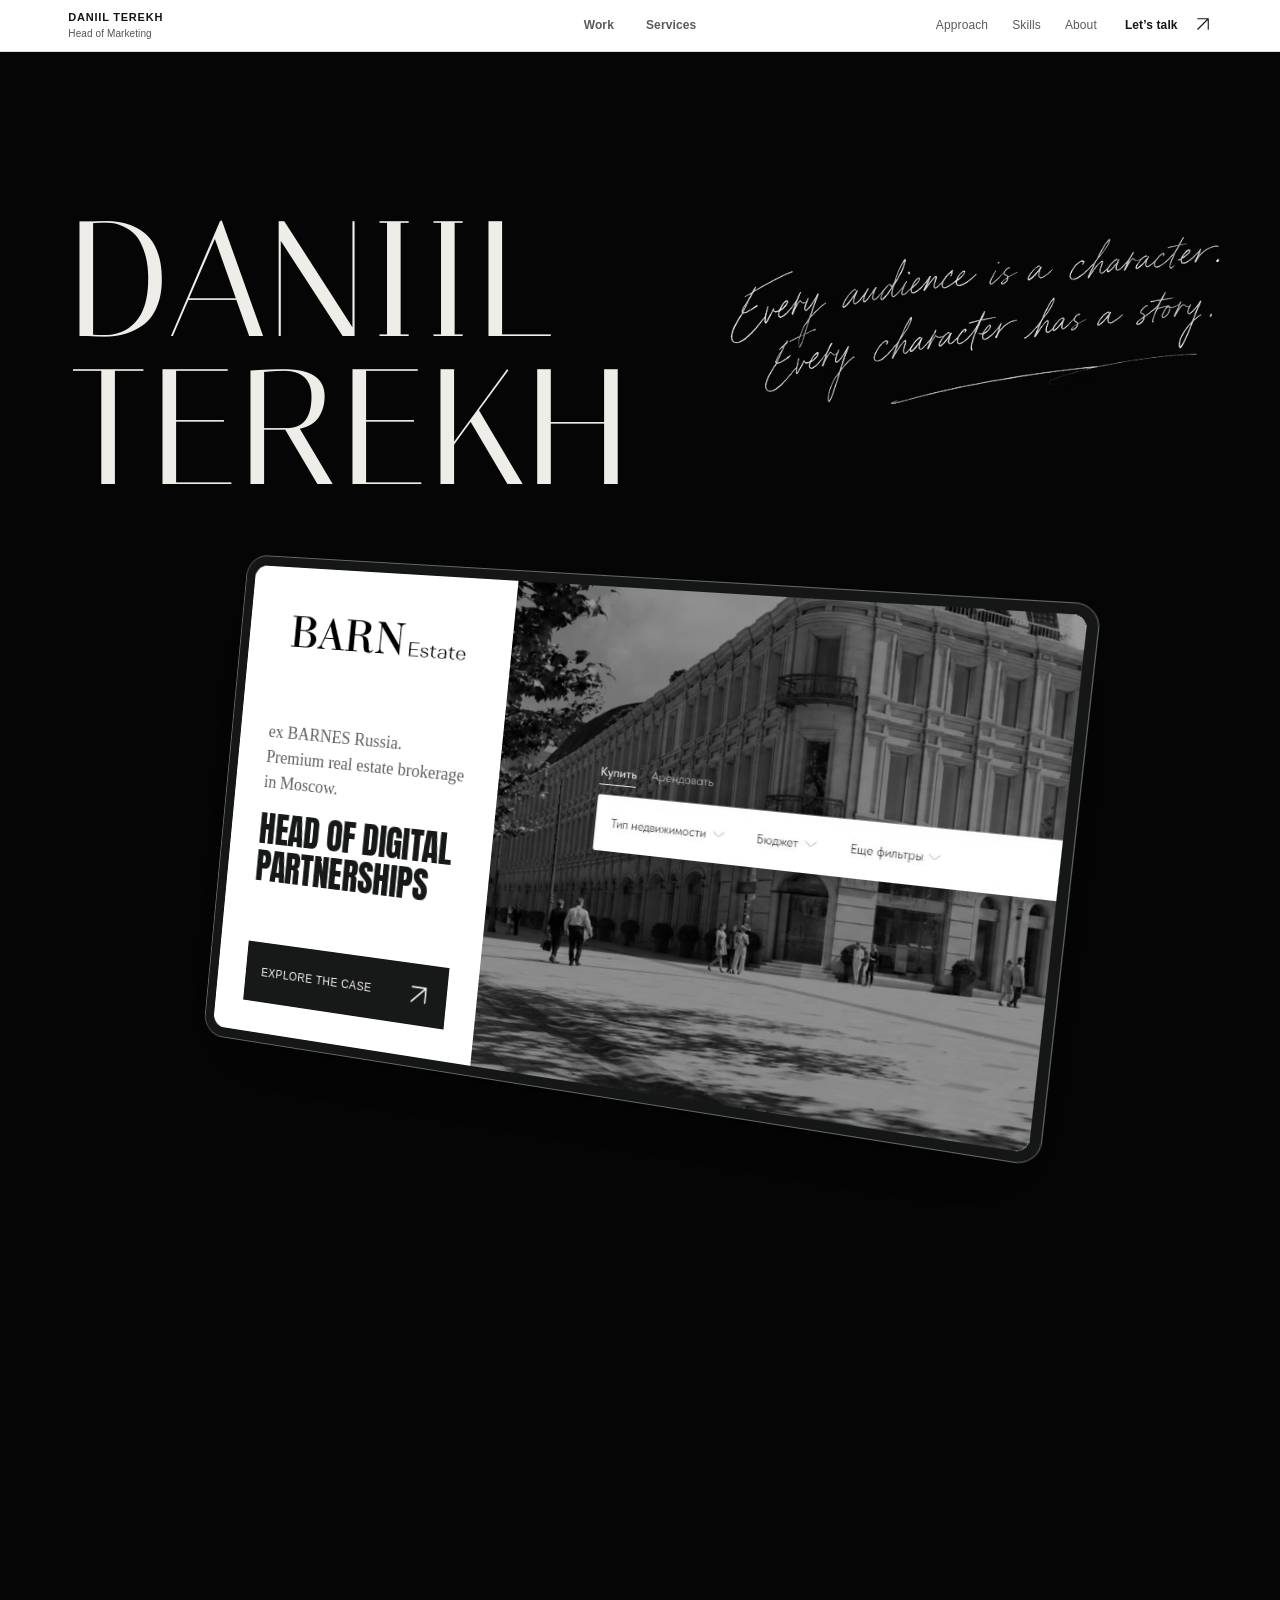
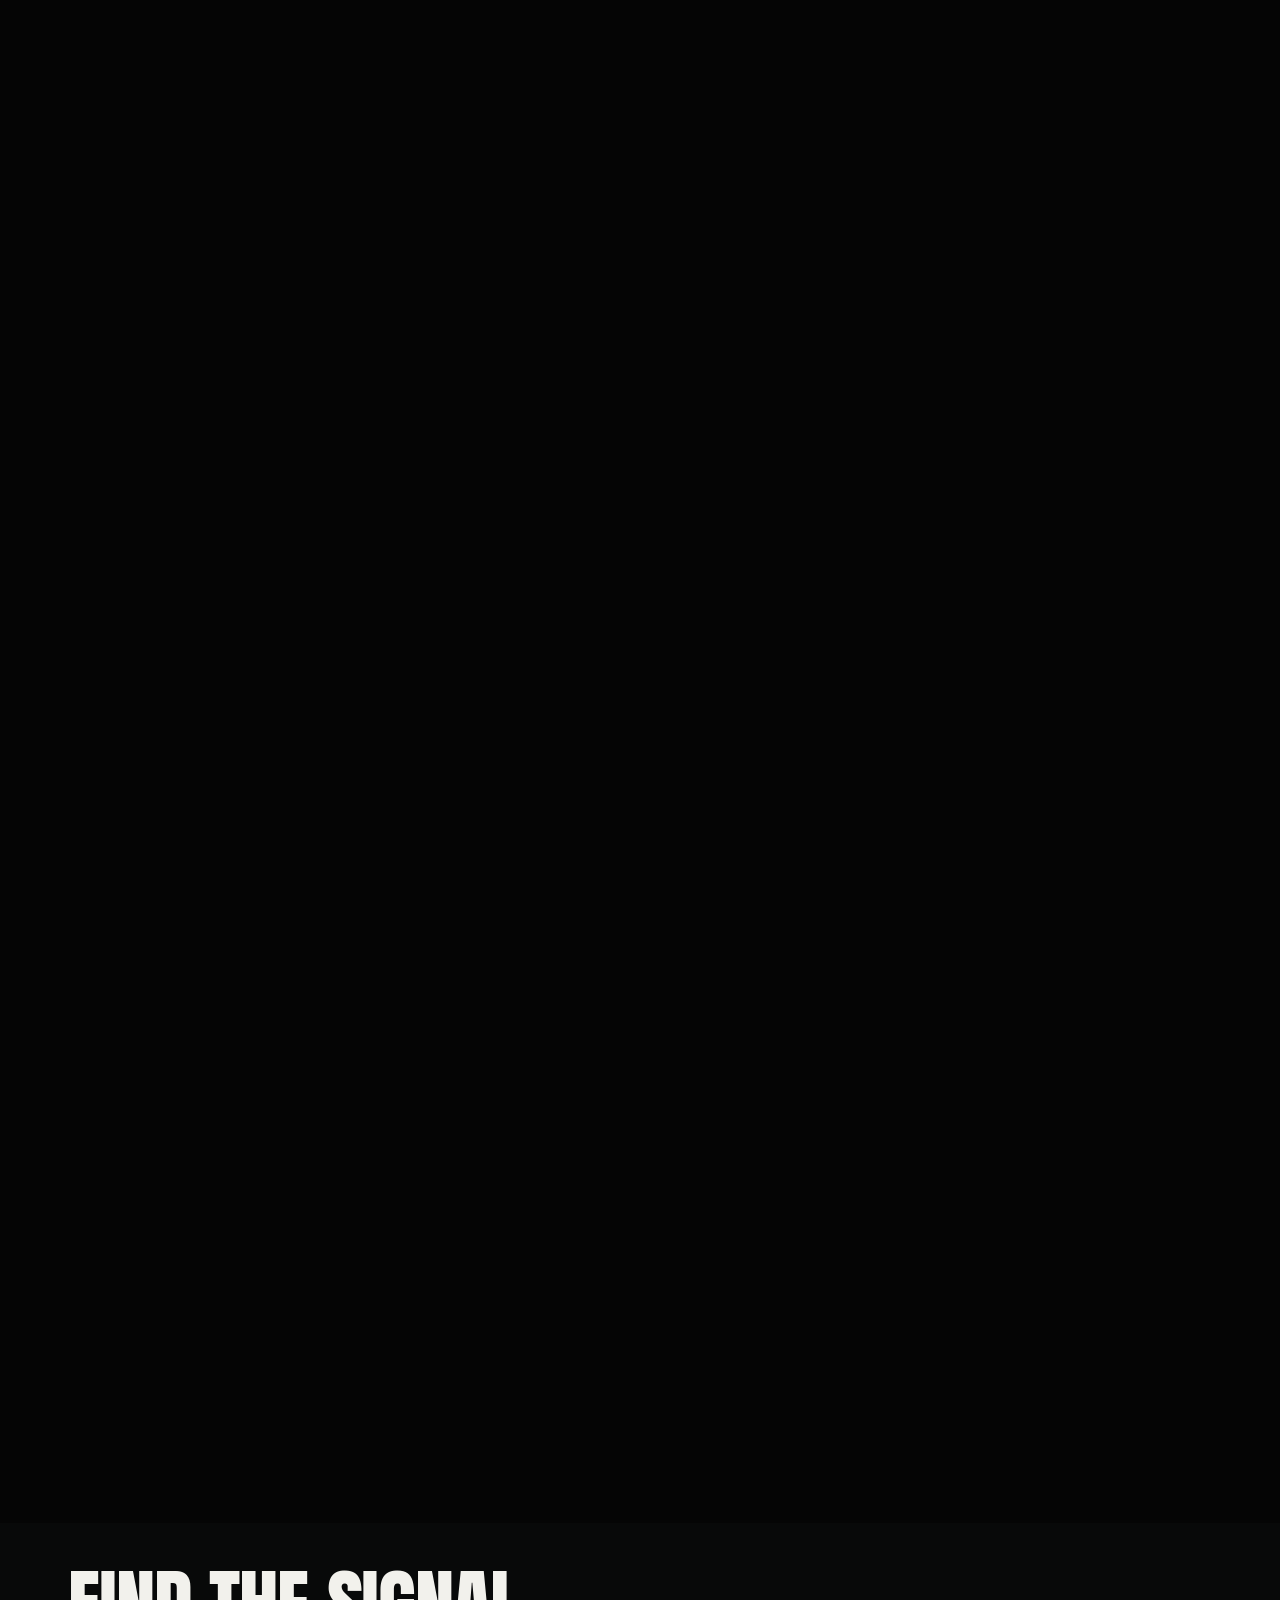
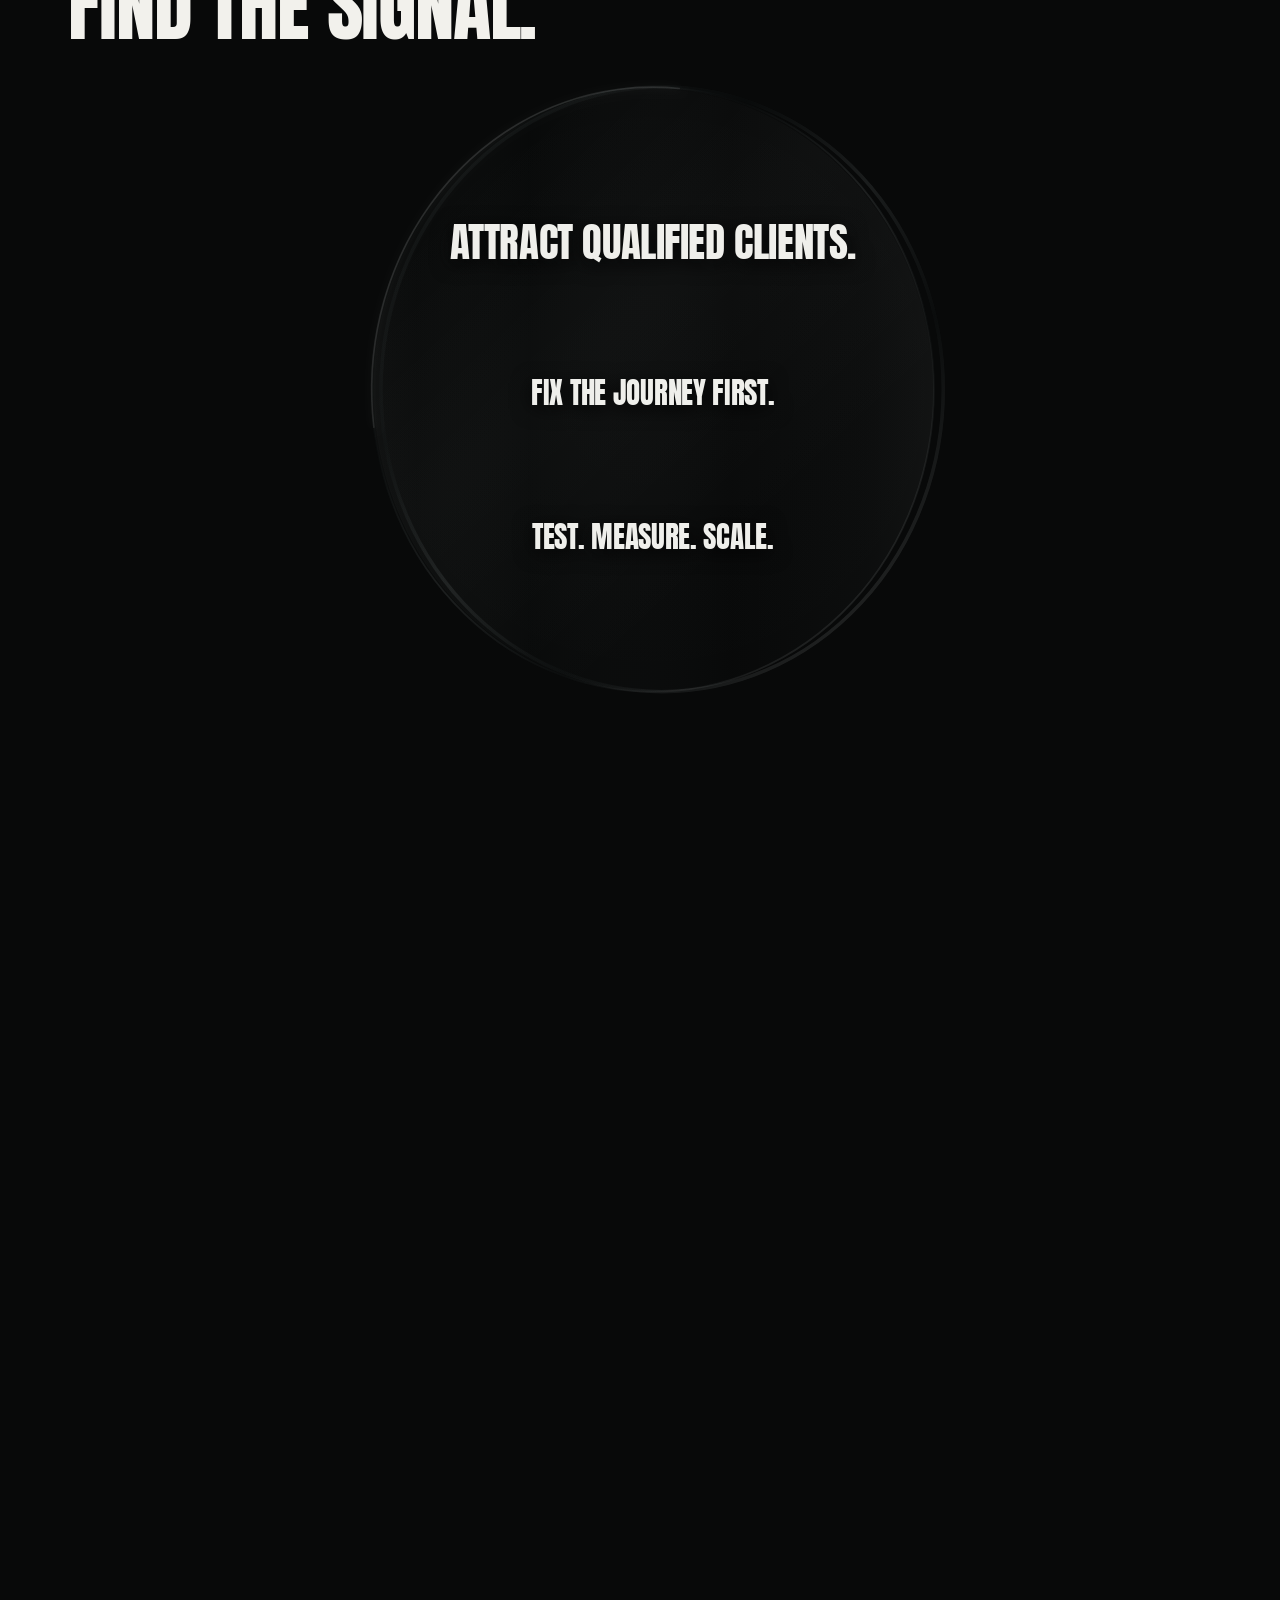
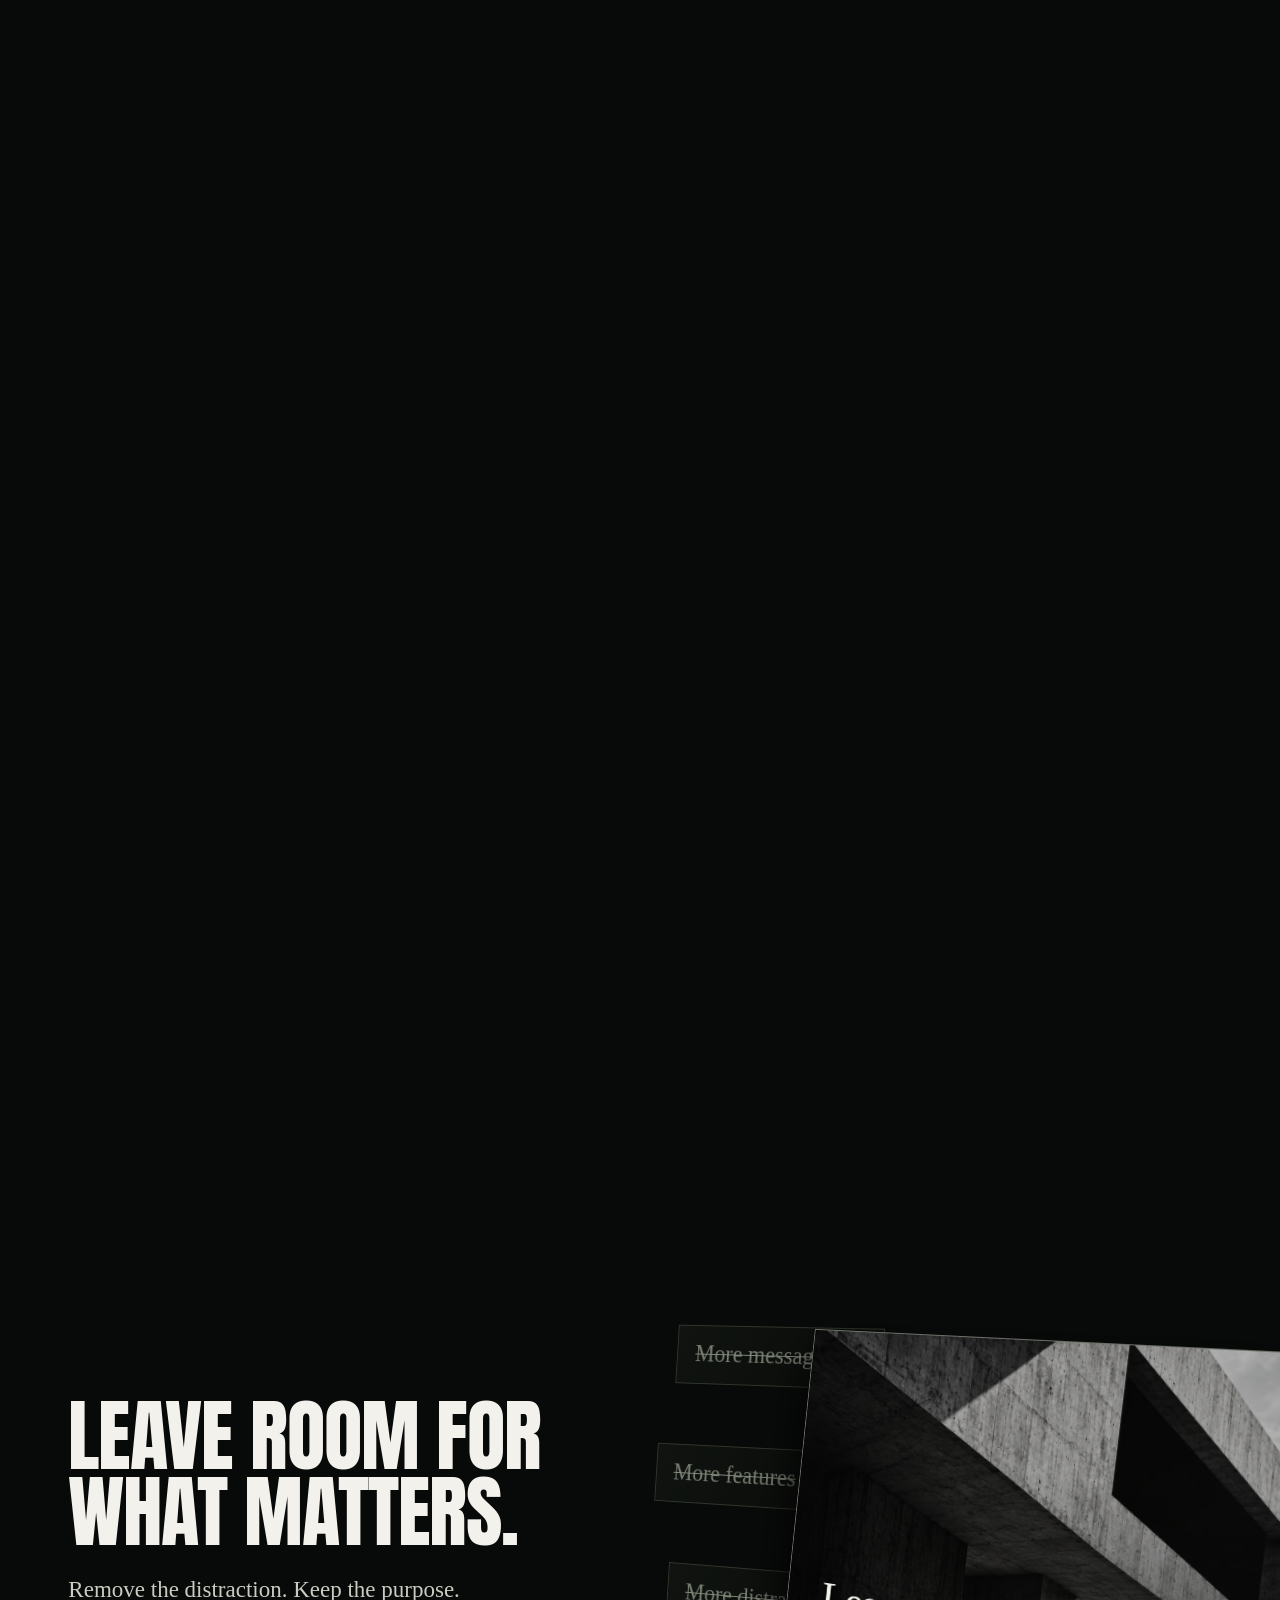
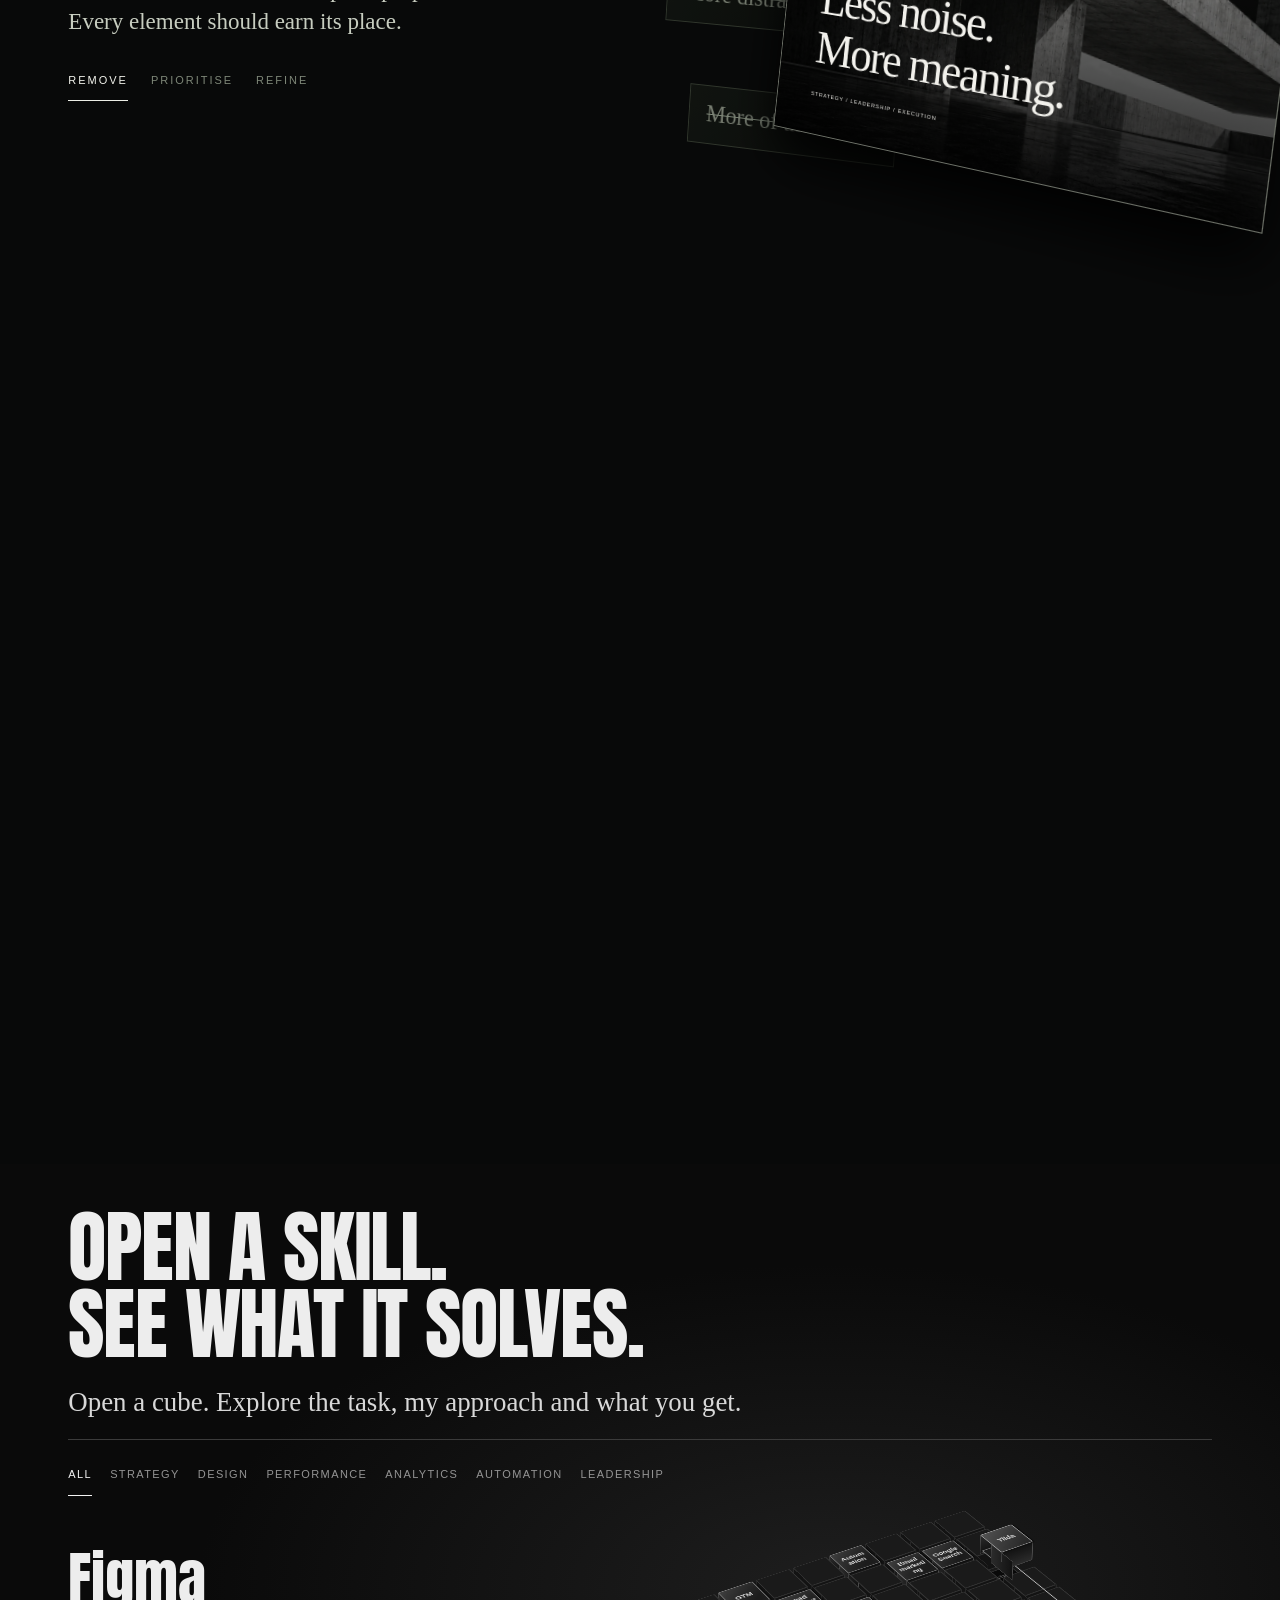
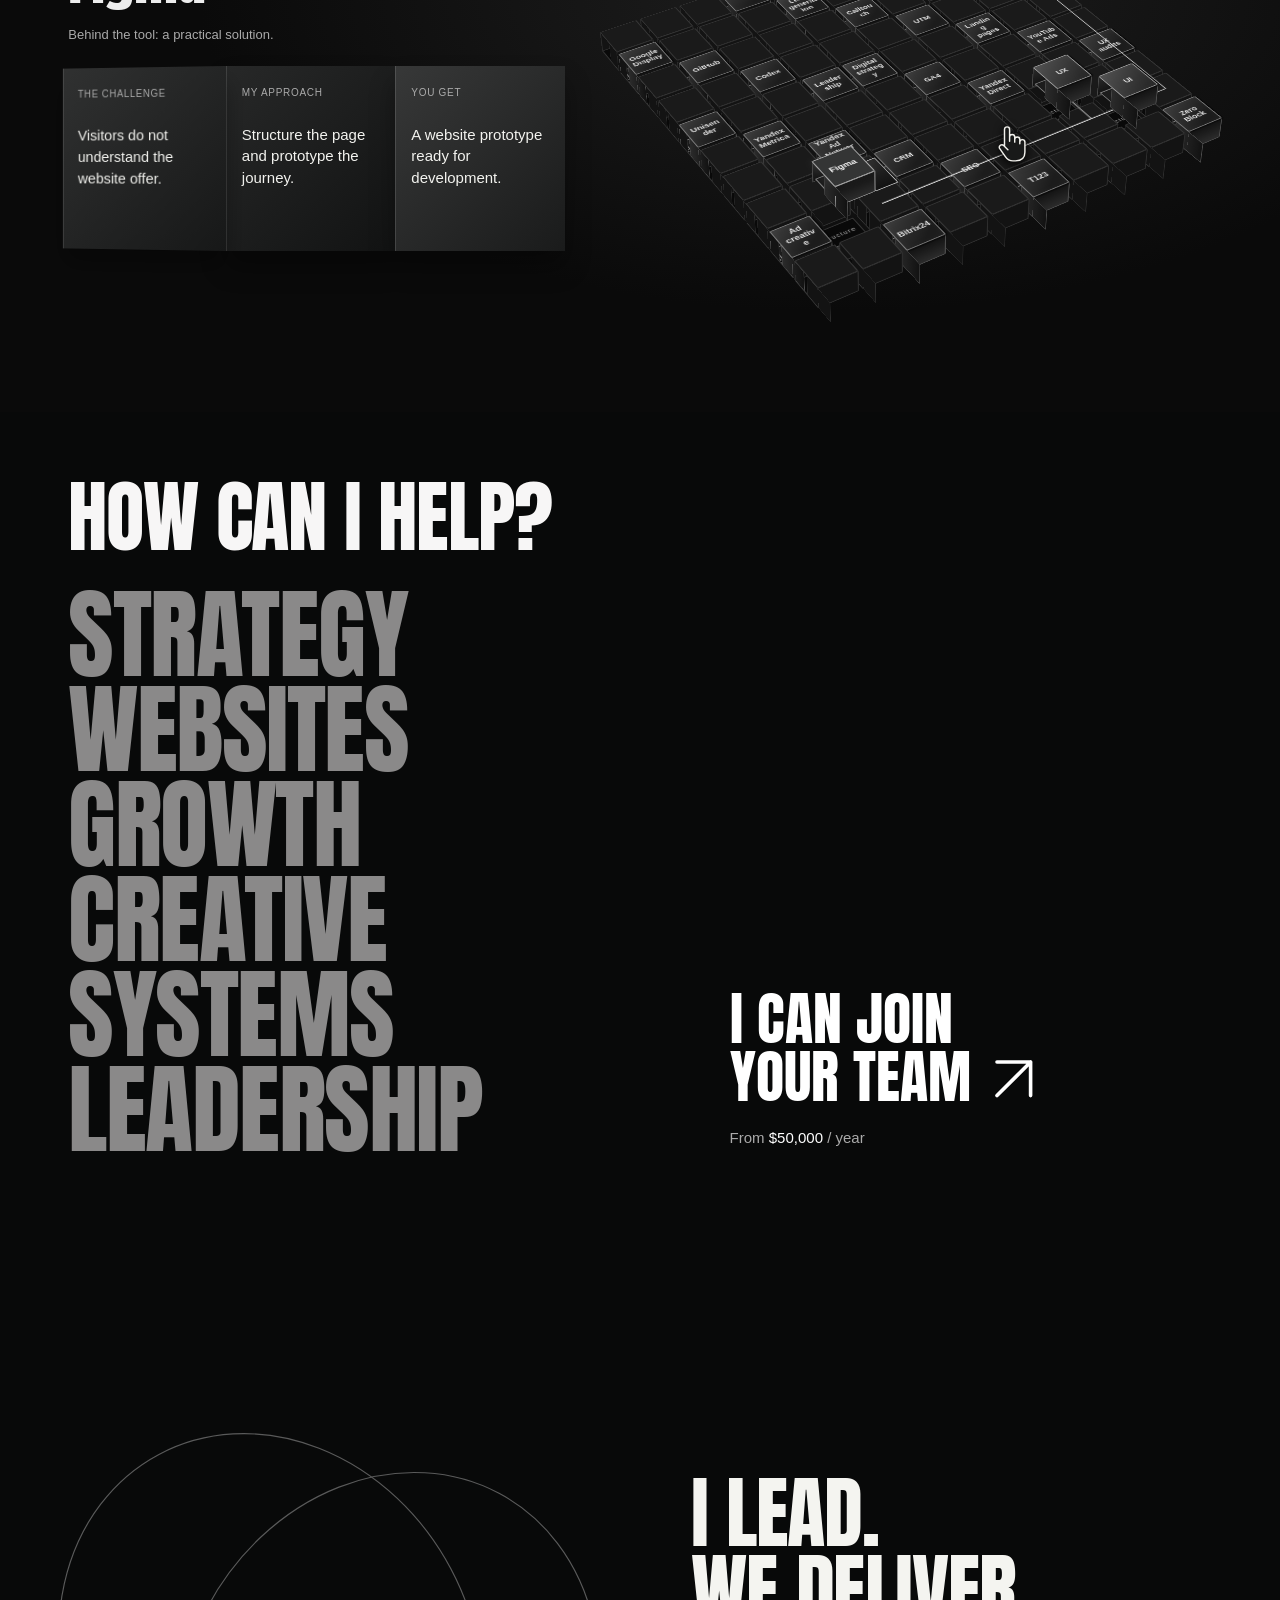
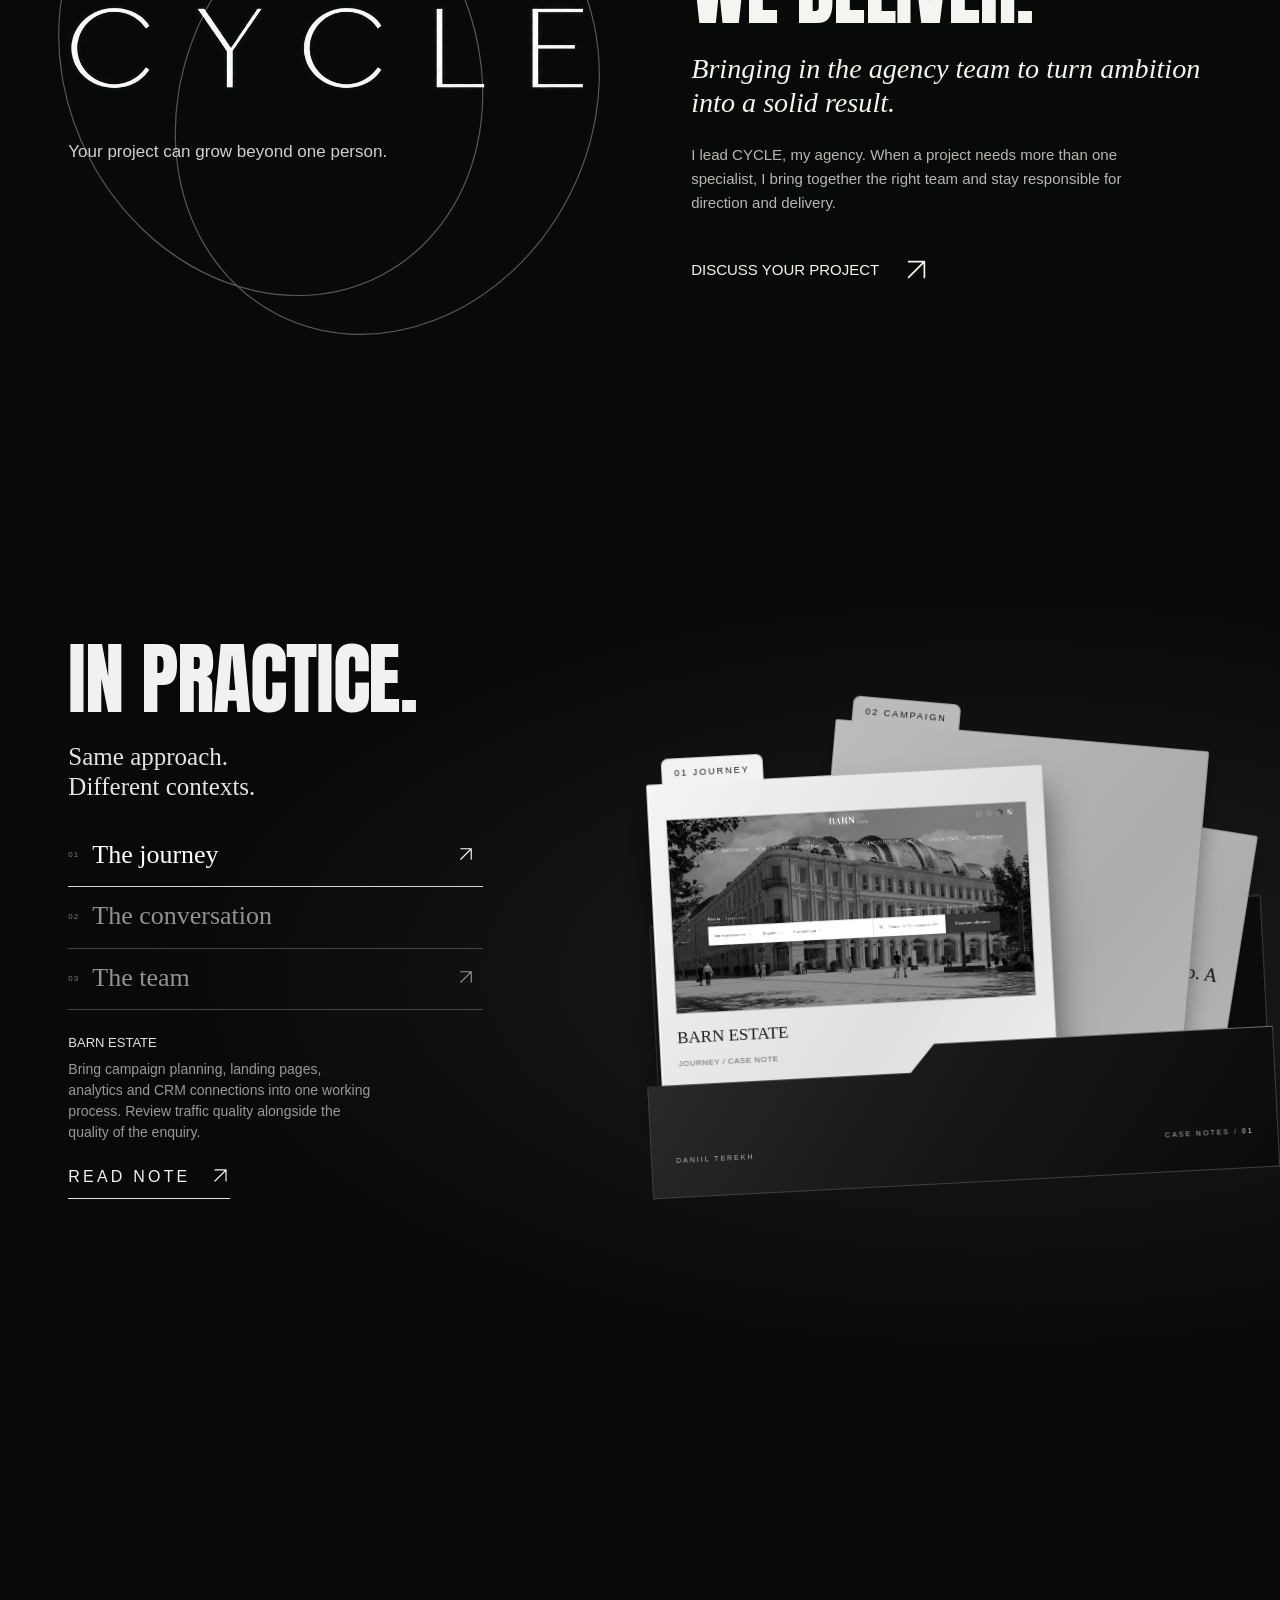
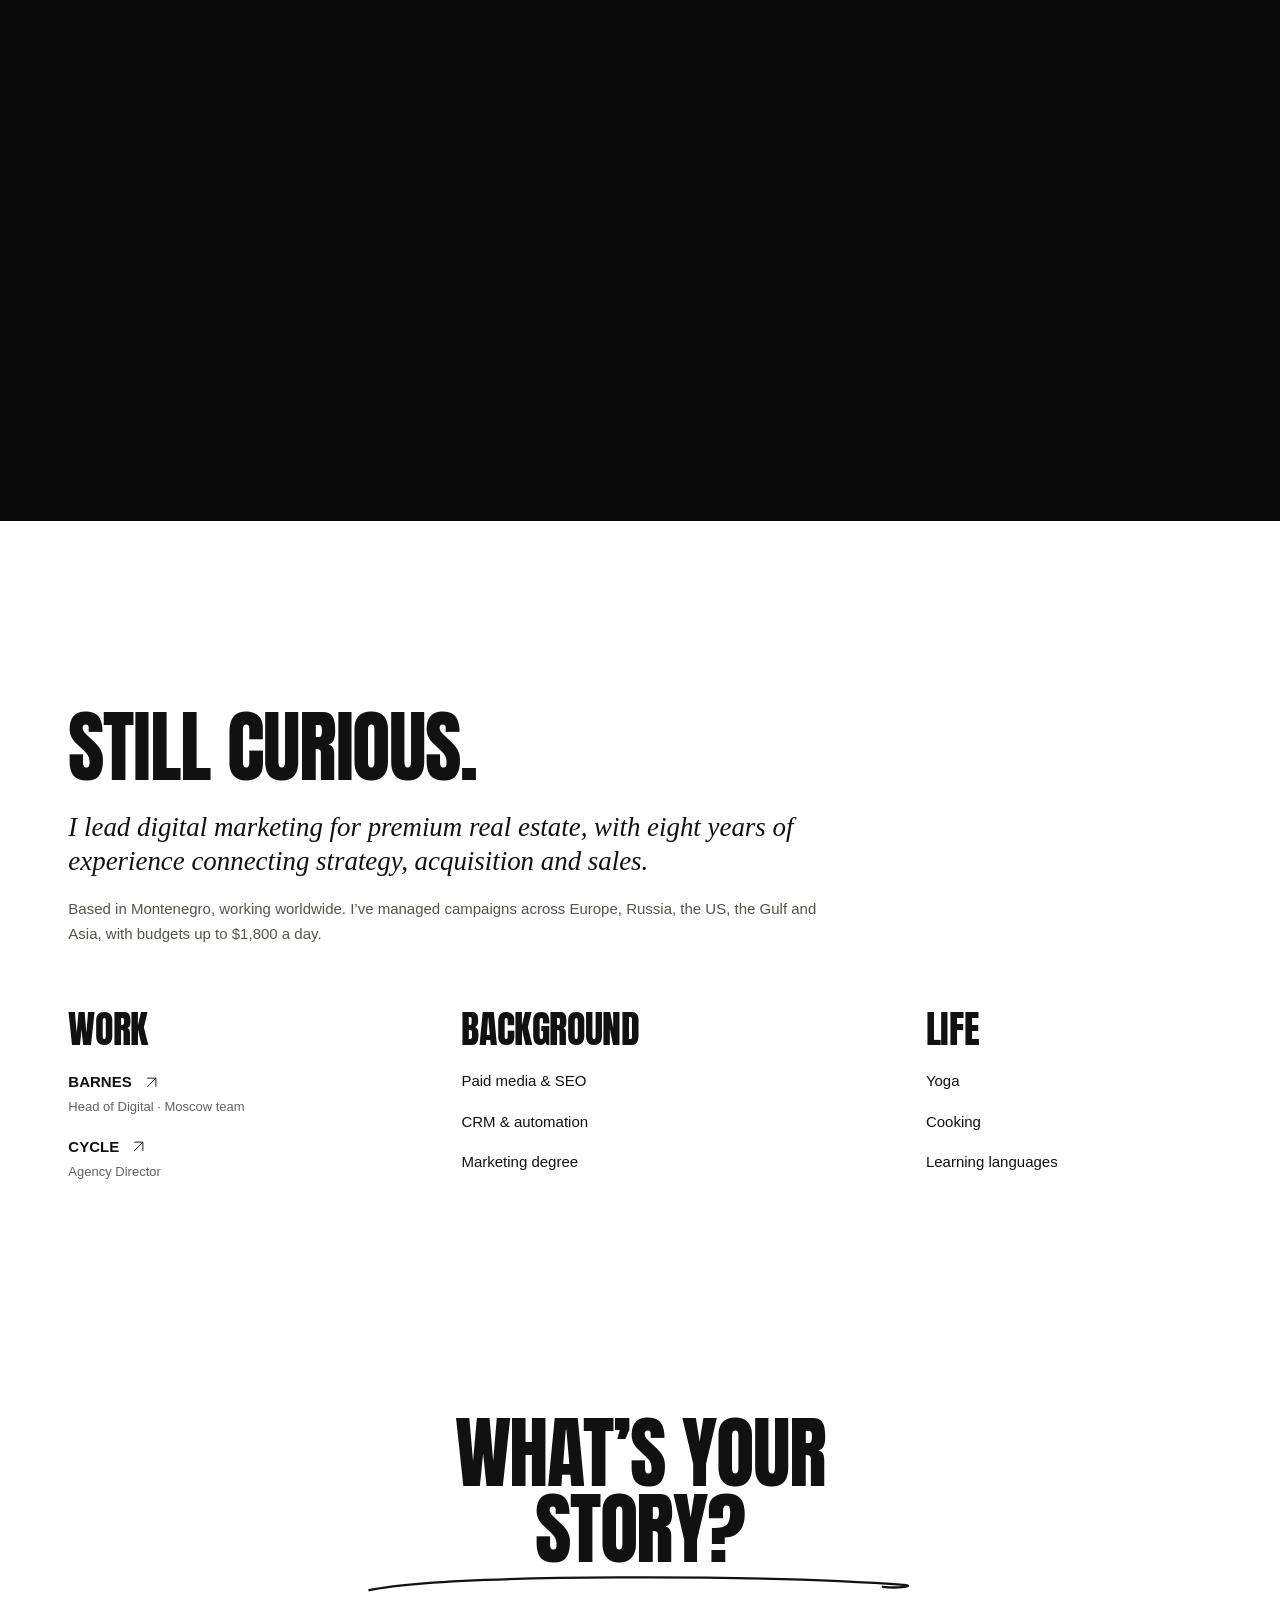
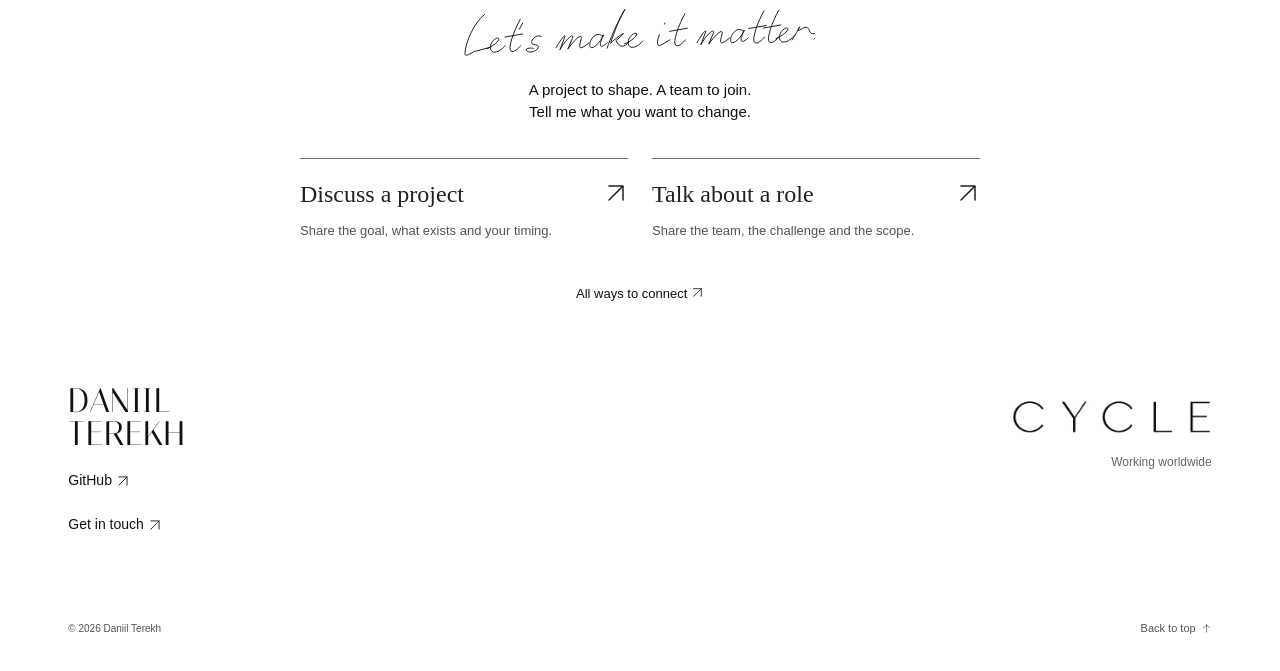
==== commit 8f55652c: "Publish plain SVG arrows for mobile buttons" ====
--- a/index.html
+++ b/index.html
@@ -17,7 +17,7 @@
 <meta property="og:image" content="https://daniilterekh-prog.github.io/daniil-terekh-preview/assets/social-preview.jpg">
 <meta property="og:image:alt" content="Daniil Terekh — digital direction, from strategy to launch">
 <meta name="twitter:card" content="summary_large_image">
-<link href="styles/editorial.css?v=profile-contact-v68" rel="stylesheet">
+<link href="styles/editorial.css?v=svg-arrows-v70" rel="stylesheet">
 <link href="styles/contact.css?v=profile-contact-v68" rel="stylesheet">
 <link href="styles/header.css?v=header-center-v69" rel="stylesheet">
 </head>
@@ -33,7 +33,7 @@
 <li><a href="#skills" data-nav-target="skills">Skills</a></li>
 <li><a href="#human" data-nav-target="human">About</a></li>
 </ul></nav>
-<a class="header-contact" href="#connect" data-contact-open aria-haspopup="dialog" aria-controls="connect" id="contactBtn">Let’s talk <span aria-hidden="true">↗</span></a>
+<a class="header-contact" href="#connect" data-contact-open aria-haspopup="dialog" aria-controls="connect" id="contactBtn">Let’s talk <span aria-hidden="true"><svg class="ui-arrow ui-arrow-inline" aria-hidden="true" focusable="false" viewBox="0 0 24 24" fill="none"><path d="M5 19 19 5M5 5h14v14" stroke="currentColor" stroke-width="1.5" stroke-linecap="round" stroke-linejoin="round"/></svg></span></a>
 </header>
 <div class="site ref-mode" data-gallery="1" id="site">
 <main id="mainPage" tabindex="-1" aria-label="Daniil Terekh — portfolio">
@@ -187,7 +187,7 @@
 <div aria-label="Case notes: select a sheet" class="proof-stage" role="group">
 <div aria-hidden="true" class="proof-shadow"></div><div aria-hidden="true" class="proof-folder-back"></div>
 <button aria-label="Select journey note" aria-pressed="true" class="proof-sheet proof-sheet-screen" data-proof="0" type="button"><span class="proof-paper-tab">01 JOURNEY</span><span class="proof-sheet-label">THE JOURNEY</span><span class="proof-screen-image"><img alt="BARN Estate company website, shown for context" loading="lazy" decoding="async" id="proof-screen-img" src="assets/companies/barnes-home.jpg" width="1440" height="900"></span><span class="proof-sheet-bottom"><b id="proof-sheet-title-0"></b><small id="proof-sheet-status-0">COMPANY CONTEXT</small></span></button>
-<button aria-label="Select campaign note" aria-pressed="false" class="proof-sheet proof-sheet-report" data-proof="1" type="button"><span class="proof-paper-tab">02 CAMPAIGN</span><span class="proof-sheet-label">THE CONVERSATION</span><strong id="proof-sheet-title-1"></strong><span class="proof-journey"><span>Property launch</span><span>Relevant conversation</span><span>Sales follow-up</span></span><span class="proof-sheet-bottom"><small id="proof-sheet-status-1">WORKFLOW NOTE</small></span></button>
+<button aria-label="Select campaign note" aria-pressed="false" class="proof-sheet proof-sheet-report" data-proof="1" type="button"><span class="proof-paper-tab">02 CAMPAIGN</span><span class="proof-sheet-label">THE CONVERSATION</span><strong id="proof-sheet-title-1"></strong><span class="proof-journey"><span>Property launch</span><span><svg class="ui-arrow ui-arrow-inline" aria-hidden="true" focusable="false" viewBox="0 0 24 24" fill="none"><path d="M12 4v16m-7-7 7 7 7-7" stroke="currentColor" stroke-width="1.5" stroke-linecap="round" stroke-linejoin="round"/></svg>Relevant conversation</span><span><svg class="ui-arrow ui-arrow-inline" aria-hidden="true" focusable="false" viewBox="0 0 24 24" fill="none"><path d="M12 4v16m-7-7 7 7 7-7" stroke="currentColor" stroke-width="1.5" stroke-linecap="round" stroke-linejoin="round"/></svg>Sales follow-up</span></span><span class="proof-sheet-bottom"><small id="proof-sheet-status-1">WORKFLOW NOTE</small></span></button>
 <button aria-label="Select team note" aria-pressed="false" class="proof-sheet proof-sheet-note" data-proof="2" type="button"><span class="proof-paper-tab">03 TEAM</span><span class="proof-sheet-label">THE TEAM</span><span aria-hidden="true" class="proof-note-marker">CYCLE</span><em id="proof-note-preview"></em><span aria-hidden="true" class="proof-note-rule"></span><b id="proof-sheet-title-2"></b><span class="proof-sheet-bottom"><small id="proof-sheet-status-2">WORKING PRINCIPLE</small></span></button>
 <div aria-hidden="true" class="proof-folder-front"><span>DANIIL TEREKH</span><span>CASE NOTES / <b id="proof-folder-number">01</b></span></div>
 </div>
@@ -220,9 +220,9 @@
 <div class="contact-signature"><svg aria-label="Let’s make it matter." role="img" viewbox="0 0 597 87" xmlns="http://www.w3.org/2000/svg"><title>Let’s make it matter.</title><g fill="none" stroke="currentColor" stroke-linecap="round" stroke-linejoin="round" stroke-width="1.5"><path d="M38 5 C20 18 5 51 4 67 C3 74 11 69 19 65 L45 59" transform="translate(8,0)"></path><path d="M0 61 C24 51 23 41 15 45 C3 51 3 68 13 67 C20 67 26 61 30 57" transform="translate(48,0)"></path><path d="M30 15 C19 33 8 61 13 66 C17 70 26 62 29 58 M4 43 L33 39" transform="translate(74,0)"></path><path d="M10 21 L4 31" transform="translate(98,0)"></path><path d="M29 44 C23 39 10 50 14 55 C16 58 28 57 23 63 C18 71 4 70 4 65 C4 62 12 62 16 63" transform="translate(108,0)"></path><path d="M0 63 C8 50 18 38 14 48 L6 67 C15 51 31 38 27 49 L19 66 C33 48 45 40 41 52 C37 64 37 68 47 62 L54 57" transform="translate(161,0)"></path><path d="M27 47 C16 38 6 51 5 60 C4 72 20 62 28 45 C19 62 20 70 34 58" transform="translate(211,0)"></path><path d="M2 67 C19 24 41 -8 31 9 C19 28 8 59 8 59 C17 51 35 39 28 46 L17 55 C23 68 30 67 38 58" transform="translate(242,0)"></path><path d="M0 61 C24 51 23 41 15 45 C3 51 3 68 13 67 C20 67 26 61 30 57" transform="translate(273,0)"></path><path d="M7 48 C2 60 2 68 9 65 L24 57 M16 31 L17 29" transform="translate(323,0)"></path><path d="M30 15 C19 33 8 61 13 66 C17 70 26 62 29 58 M4 43 L33 39" transform="translate(343,0)"></path><path d="M0 63 C8 50 18 38 14 48 L6 67 C15 51 31 38 27 49 L19 66 C33 48 45 40 41 52 C37 64 37 68 47 62 L54 57" transform="translate(391,0)"></path><path d="M27 47 C16 38 6 51 5 60 C4 72 20 62 28 45 C19 62 20 70 34 58" transform="translate(441,0)"></path><path d="M30 15 C19 33 8 61 13 66 C17 70 26 62 29 58 M4 43 L33 39" transform="translate(472,0)"></path><path d="M30 15 C19 33 8 61 13 66 C17 70 26 62 29 58 M4 43 L33 39" transform="translate(496,0)"></path><path d="M0 61 C24 51 23 41 15 45 C3 51 3 68 13 67 C20 67 26 61 30 57" transform="translate(520,0)"></path><path d="M0 64 C11 49 17 36 11 47 C8 54 21 41 26 45 C31 49 27 56 37 55" transform="translate(546,0)"></path><path d="M5 64 L6 63" transform="translate(577,0)"></path></g></svg>
 </div>
 <p class="contact-context">A project to shape. A team to join.<br>Tell me what you want to change.</p><div class="contact-intents">
-<a id="contact-cta" href="#connect" data-contact-open aria-haspopup="dialog" aria-controls="connect" data-contact-topic="Project collaboration"><span>Discuss a project <i aria-hidden="true">↗</i></span><small>Share the goal, what exists and your timing.</small></a>
-<a id="contact-role" href="#connect" data-contact-open aria-haspopup="dialog" aria-controls="connect" data-contact-topic="Digital leadership role"><span>Talk about a role <i aria-hidden="true">↗</i></span><small>Share the team, the challenge and the scope.</small></a>
-</div><div class="contact-address"><a href="#connect" data-contact-open aria-haspopup="dialog" aria-controls="connect">All ways to connect <span aria-hidden="true">↗</span></a></div>
+<a id="contact-cta" href="#connect" data-contact-open aria-haspopup="dialog" aria-controls="connect" data-contact-topic="Project collaboration"><span>Discuss a project <i aria-hidden="true"><svg class="ui-arrow ui-arrow-inline" aria-hidden="true" focusable="false" viewBox="0 0 24 24" fill="none"><path d="M5 19 19 5M5 5h14v14" stroke="currentColor" stroke-width="1.5" stroke-linecap="round" stroke-linejoin="round"/></svg></i></span><small>Share the goal, what exists and your timing.</small></a>
+<a id="contact-role" href="#connect" data-contact-open aria-haspopup="dialog" aria-controls="connect" data-contact-topic="Digital leadership role"><span>Talk about a role <i aria-hidden="true"><svg class="ui-arrow ui-arrow-inline" aria-hidden="true" focusable="false" viewBox="0 0 24 24" fill="none"><path d="M5 19 19 5M5 5h14v14" stroke="currentColor" stroke-width="1.5" stroke-linecap="round" stroke-linejoin="round"/></svg></i></span><small>Share the team, the challenge and the scope.</small></a>
+</div><div class="contact-address"><a href="#connect" data-contact-open aria-haspopup="dialog" aria-controls="connect">All ways to connect <span aria-hidden="true"><svg class="ui-arrow ui-arrow-inline" aria-hidden="true" focusable="false" viewBox="0 0 24 24" fill="none"><path d="M5 19 19 5M5 5h14v14" stroke="currentColor" stroke-width="1.5" stroke-linecap="round" stroke-linejoin="round"/></svg></span></a></div>
 </div>
 
 </div></div>
@@ -261,7 +261,7 @@
 <div class="case-facts" id="case-facts"></div>
 <section class="case-collaboration"><h2>Working together.</h2><p id="caseCollaboration"></p></section>
 <a class="detail-link" href="https://barn-estate.ru/" id="detailExternal" rel="noopener noreferrer" target="_blank">COMPANY WEBSITE <svg class="ui-arrow" aria-hidden="true" viewBox="0 0 24 24" fill="none"><path d="M5 19 19 5M5 5h14v14" stroke="currentColor" stroke-width="1.5" stroke-linecap="round" stroke-linejoin="round"/></svg></a>
-<div class="case-conversation"><p>Bring this thinking<br>to your next challenge.</p><a href="#connect" data-contact-open aria-haspopup="dialog" aria-controls="connect">DISCUSS A PROJECT OR ROLE <span aria-hidden="true">↗</span></a></div>
+<div class="case-conversation"><p>Bring this thinking<br>to your next challenge.</p><a href="#connect" data-contact-open aria-haspopup="dialog" aria-controls="connect">DISCUSS A PROJECT OR ROLE <span aria-hidden="true"><svg class="ui-arrow ui-arrow-inline" aria-hidden="true" focusable="false" viewBox="0 0 24 24" fill="none"><path d="M5 19 19 5M5 5h14v14" stroke="currentColor" stroke-width="1.5" stroke-linecap="round" stroke-linejoin="round"/></svg></span></a></div>
 <div class="case-bottom"><a class="case-breadcrumb" href="#experience/all"><svg class="ui-arrow" aria-hidden="true" viewBox="0 0 24 24" fill="none"><path d="M20 12H4m7-7-7 7 7 7" stroke="currentColor" stroke-width="1.5" stroke-linecap="round" stroke-linejoin="round"/></svg> ALL WORK &amp; EXPERIENCE</a><a class="case-next" id="caseNext" href="#experience/mk-elit"><span><small>CONTINUE EXPLORING</small><span id="caseNextName"></span></span><svg class="ui-arrow" aria-hidden="true" viewBox="0 0 24 24" fill="none"><path d="M5 19 19 5M5 5h14v14" stroke="currentColor" stroke-width="1.5" stroke-linecap="round" stroke-linejoin="round"/></svg></a></div>
 </main>
 <main aria-label="All work and experience" class="detail" id="allPage" hidden>
@@ -296,5 +296,5 @@
 </svg><span>WeChat</span><small>Coming soon</small></button>
 </div><div class="connect-email-address"><a href="mailto:daniilterekh@gmail.com">daniilterekh@gmail.com</a><button id="copy-email" type="button" aria-label="Copy email address">Copy email</button></div><p id="copy-status" class="connect-copy-status" role="status"></p></div>
 </dialog>
-<script src="scripts/viewport.js?v=profile-contact-v68"></script><script src="scripts/experience-data.js?v=profile-contact-v68"></script><script src="scripts/case-film.js?v=profile-contact-v68"></script><script src="scripts/work.js?v=profile-contact-v68"></script><script src="scripts/lens-orbit.js?v=profile-contact-v68"></script><script src="scripts/thinking.js?v=profile-contact-v68"></script><script src="scripts/skills.js?v=profile-contact-v68"></script><script src="scripts/services.js?v=profile-contact-v68"></script><script src="scripts/evidence.js?v=profile-contact-v68"></script><script src="scripts/navigation.js?v=profile-contact-v68"></script><script src="scripts/contact.js?v=profile-contact-v68"></script><script src="scripts/scroll-stops.js?v=profile-contact-v68"></script></body>
+<script src="scripts/viewport.js?v=profile-contact-v68"></script><script src="scripts/experience-data.js?v=profile-contact-v68"></script><script src="scripts/case-film.js?v=profile-contact-v68"></script><script src="scripts/work.js?v=svg-arrows-v70"></script><script src="scripts/lens-orbit.js?v=profile-contact-v68"></script><script src="scripts/thinking.js?v=profile-contact-v68"></script><script src="scripts/skills.js?v=svg-arrows-v70"></script><script src="scripts/services.js?v=profile-contact-v68"></script><script src="scripts/evidence.js?v=profile-contact-v68"></script><script src="scripts/navigation.js?v=profile-contact-v68"></script><script src="scripts/contact.js?v=profile-contact-v68"></script><script src="scripts/scroll-stops.js?v=profile-contact-v68"></script></body>
 </html>
--- a/styles/editorial.css
+++ b/styles/editorial.css
@@ -40,7 +40,7 @@
 .proof-sheet-note>em{font-style:normal}
 .proof-note-marker{font:52px/1 ThinkingNarrow,Impact,sans-serif;display:block;margin-top:32px;color:#343434}
 .proof-journey{display:grid;gap:12px;margin-top:24px;font:20px/1.2 ThinkingNarrow,Impact,sans-serif;text-align:left}
-.proof-journey span+span::before{content:'↓';display:block;margin-bottom:8px;color:#666;font:14px/1 var(--sans)}
+.proof-journey .ui-arrow{display:block;margin-bottom:8px;color:#666;font-size:14px}
 .proof-sheet .proof-sheet-bottom small{font-size:8px;letter-spacing:.06em}
 @media(max-width:720px){
  .mobile-actual .site.ref-mode .scroll-experience{margin-top:calc(76.5svh - 597px - 39cqw + var(--story-offset,0px))!important}
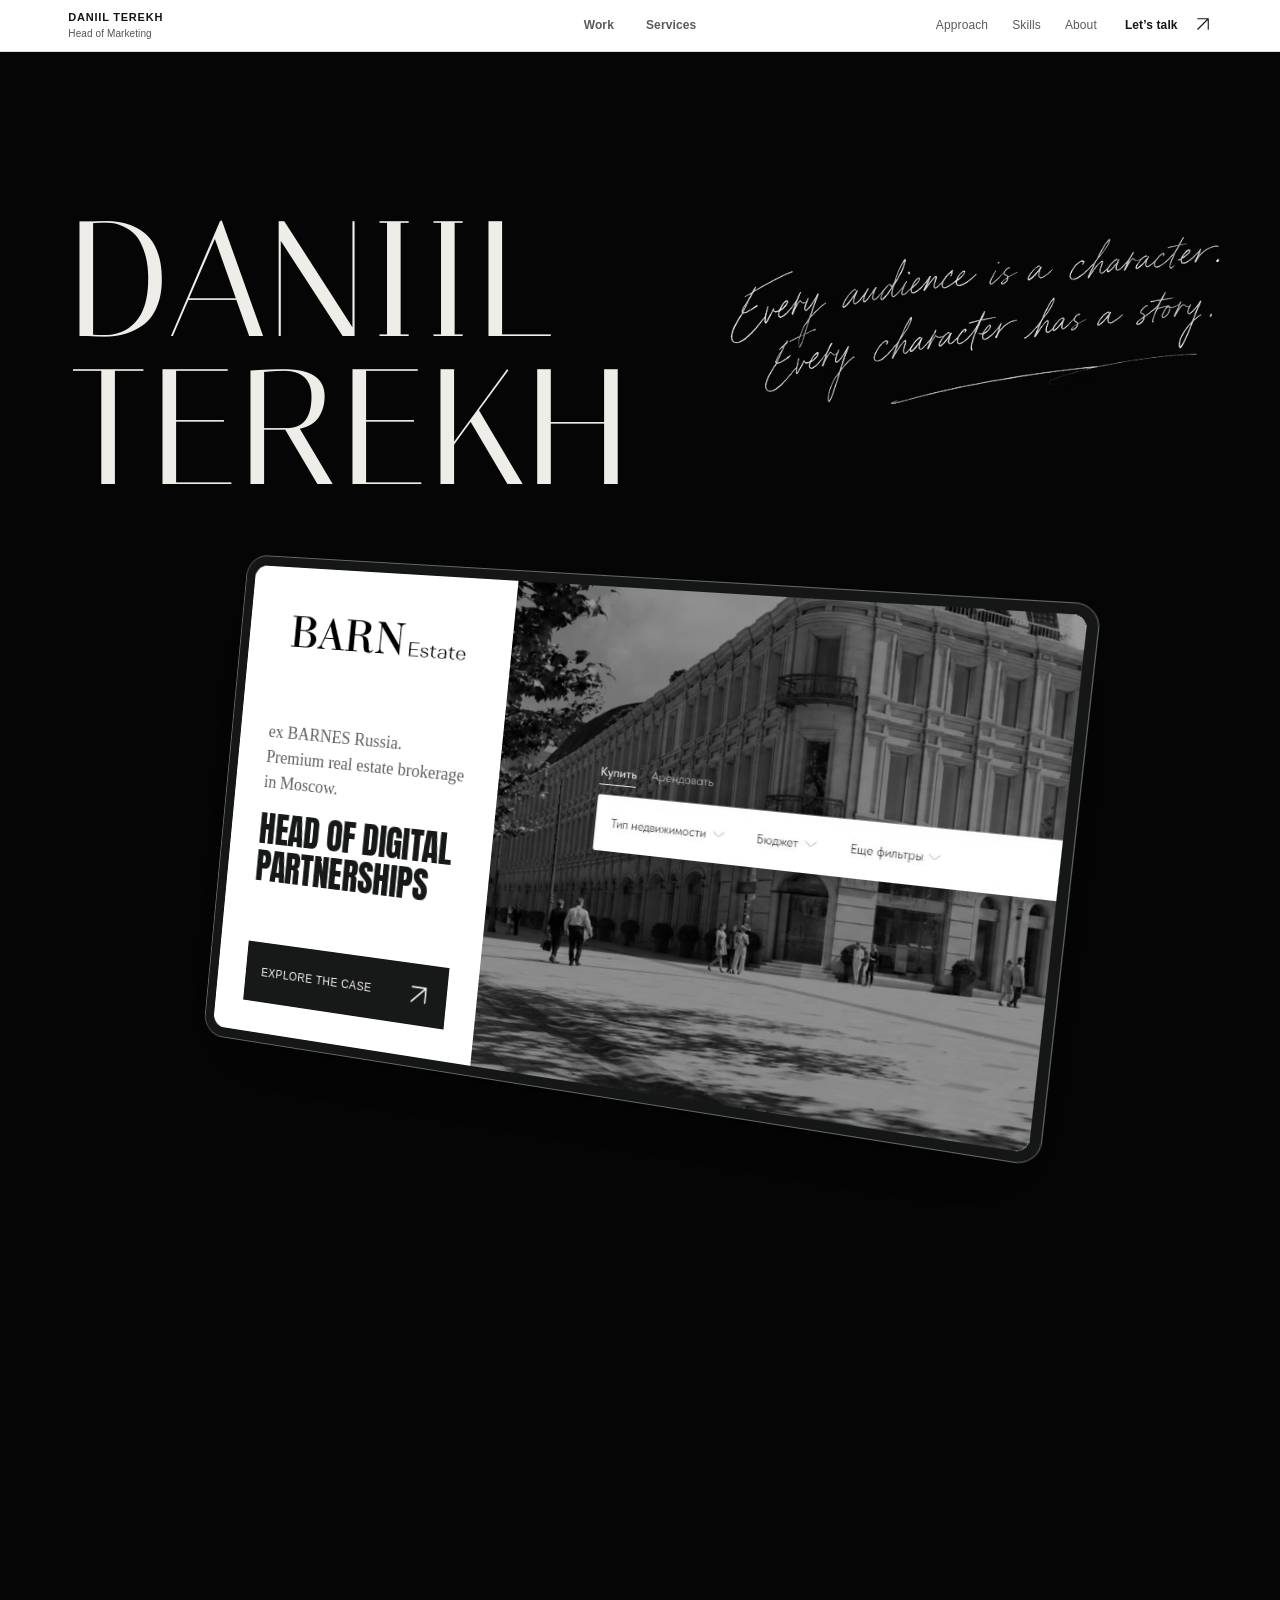
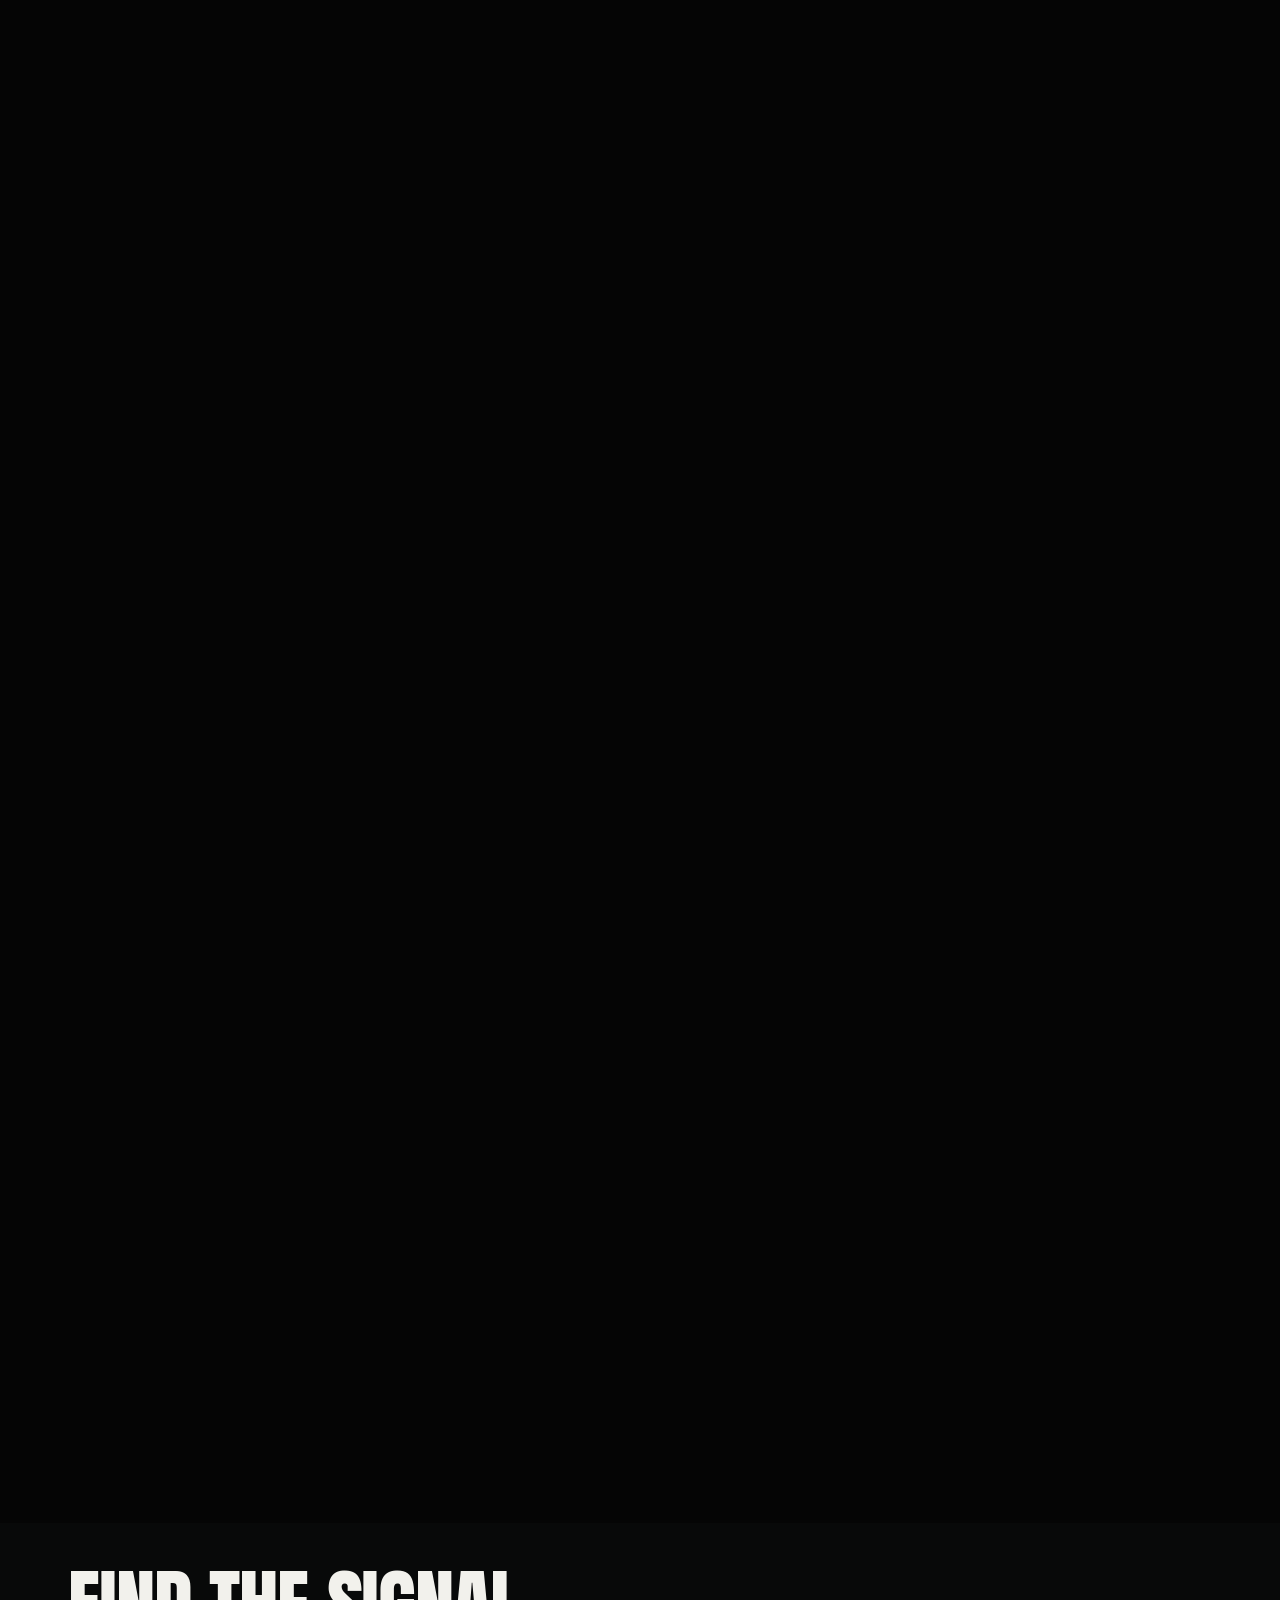
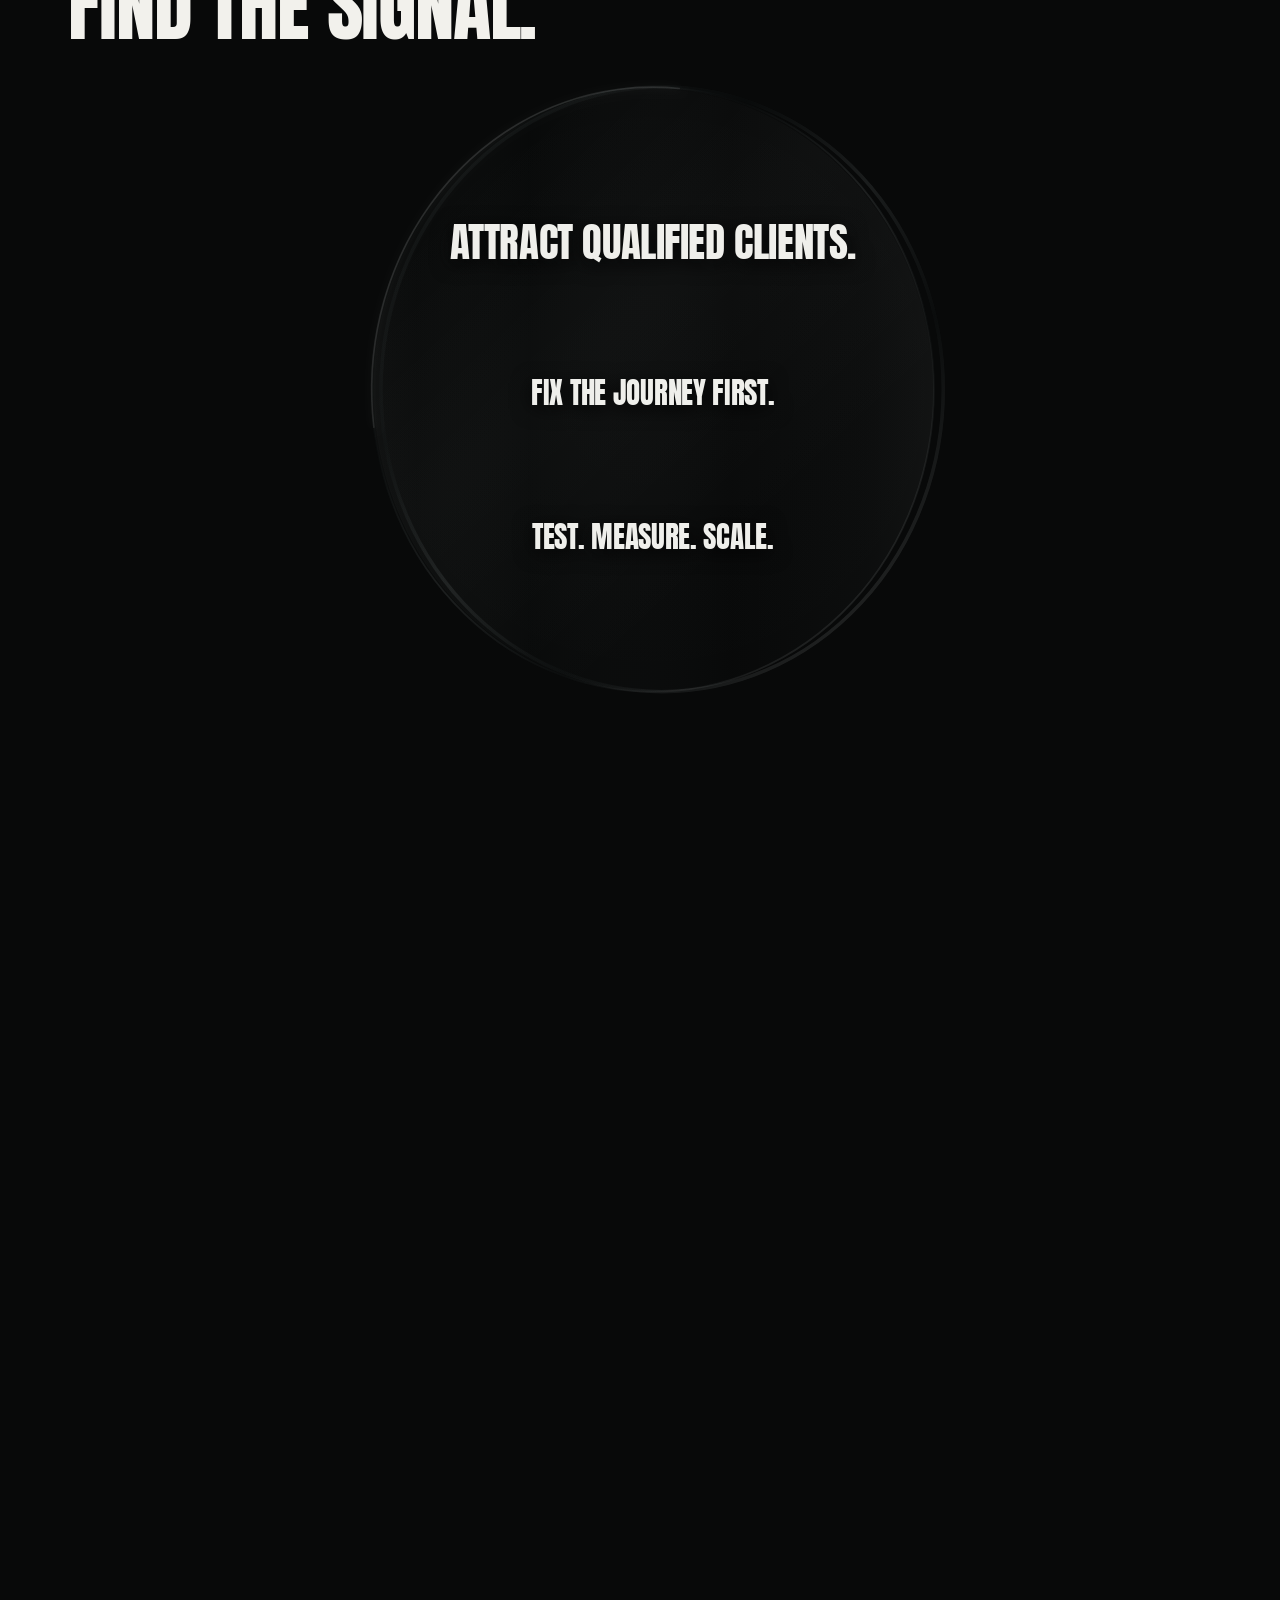
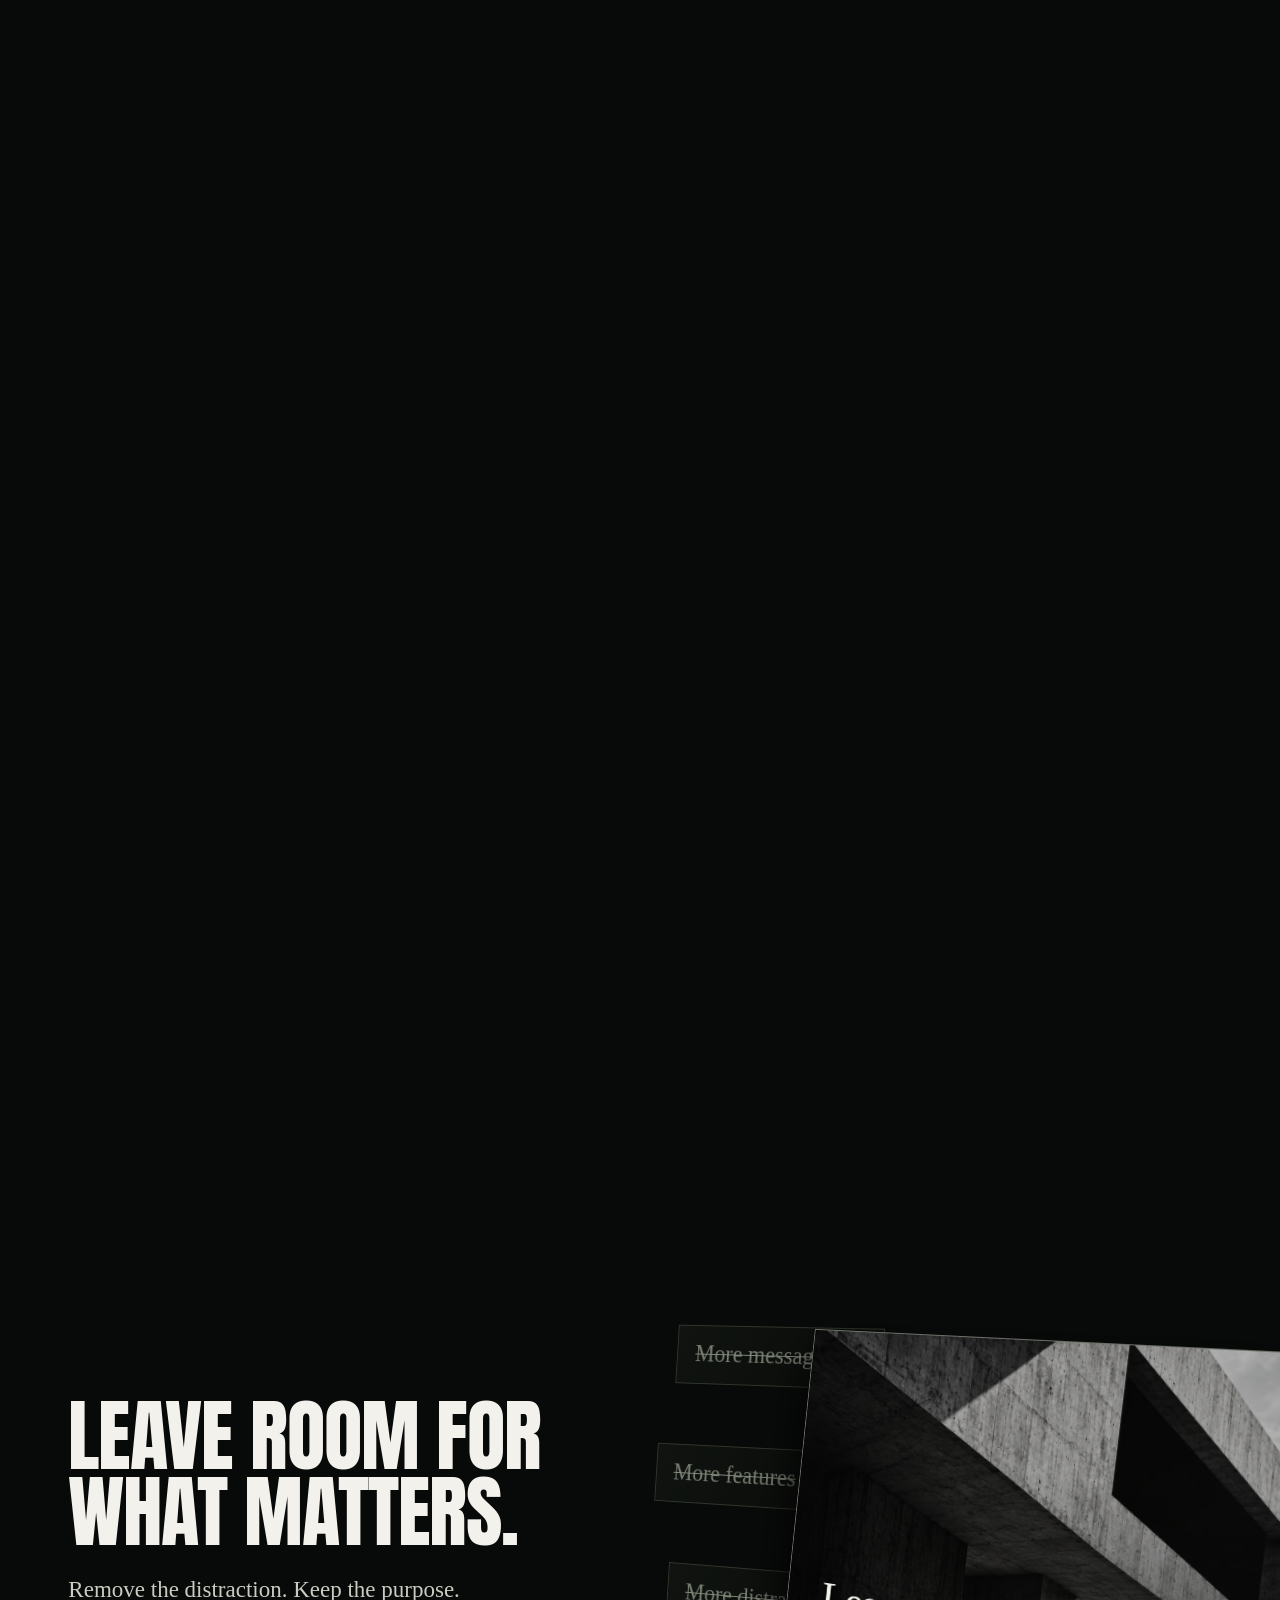
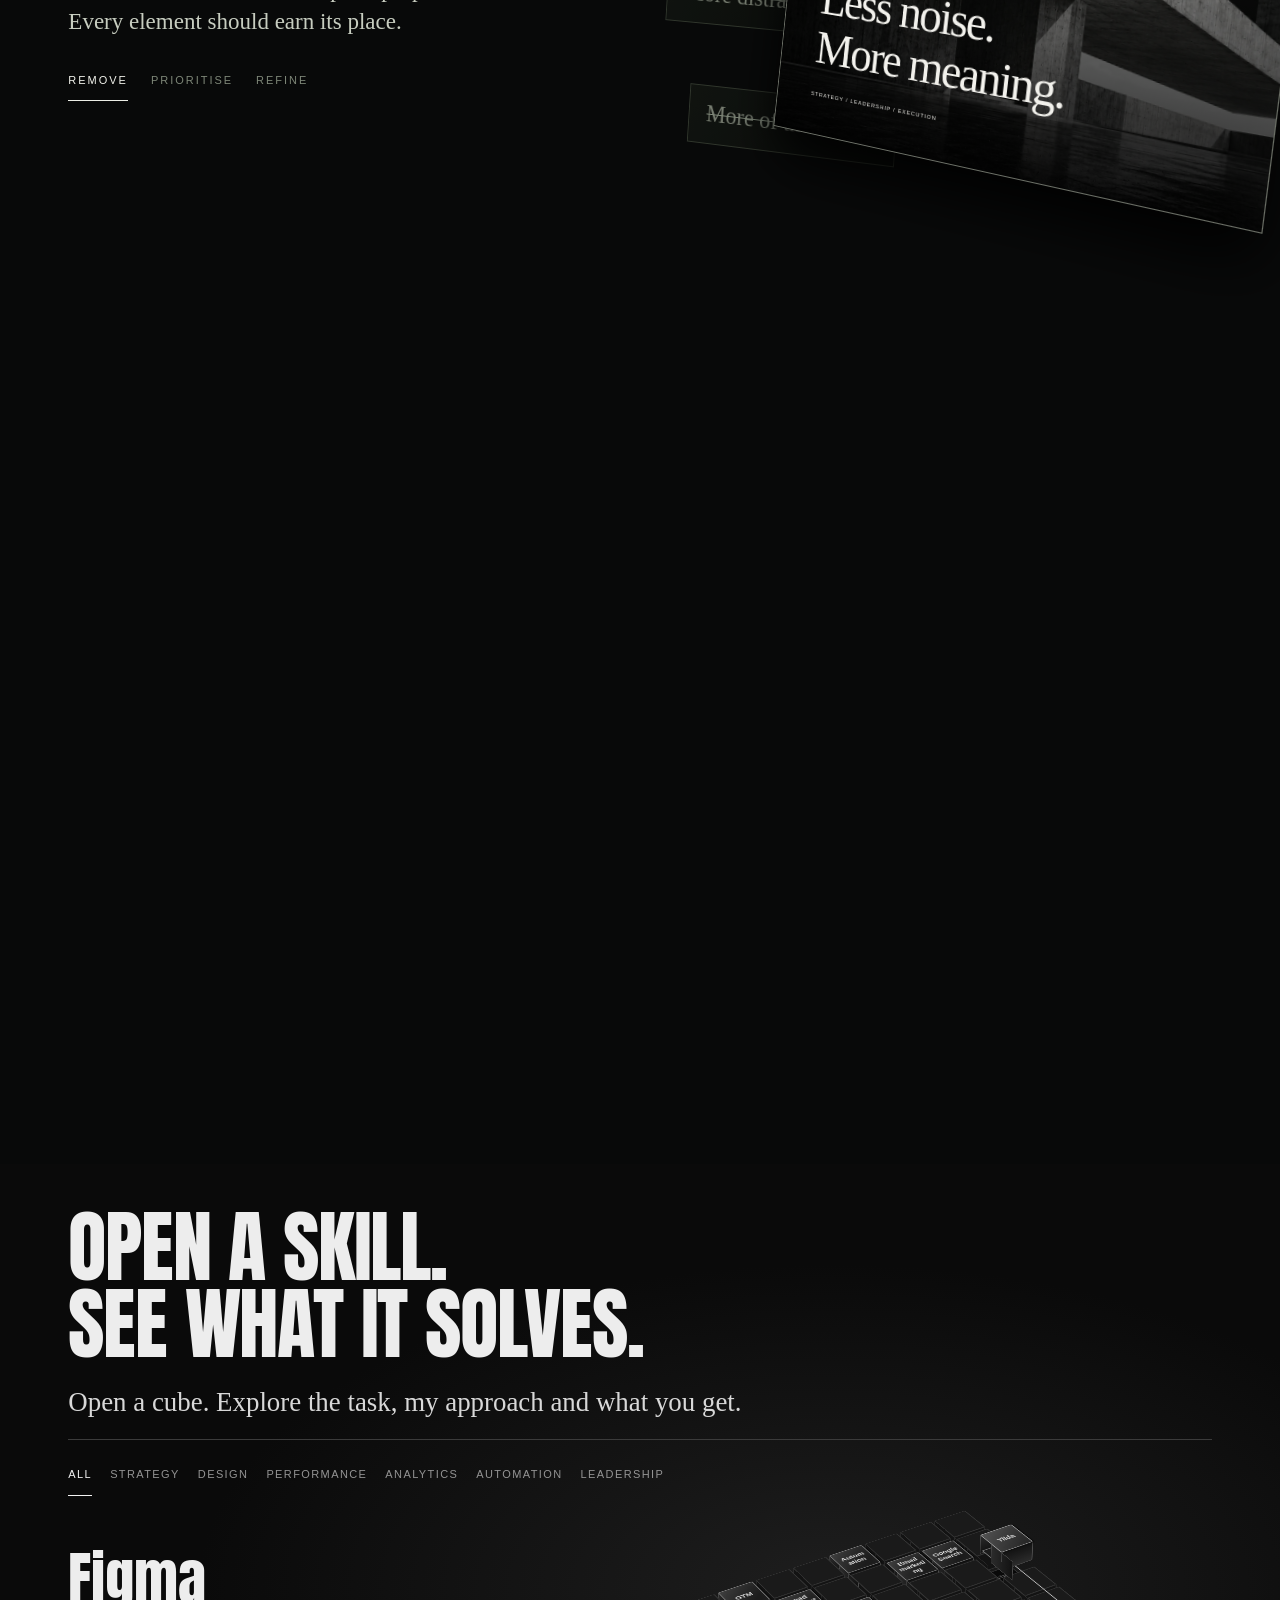
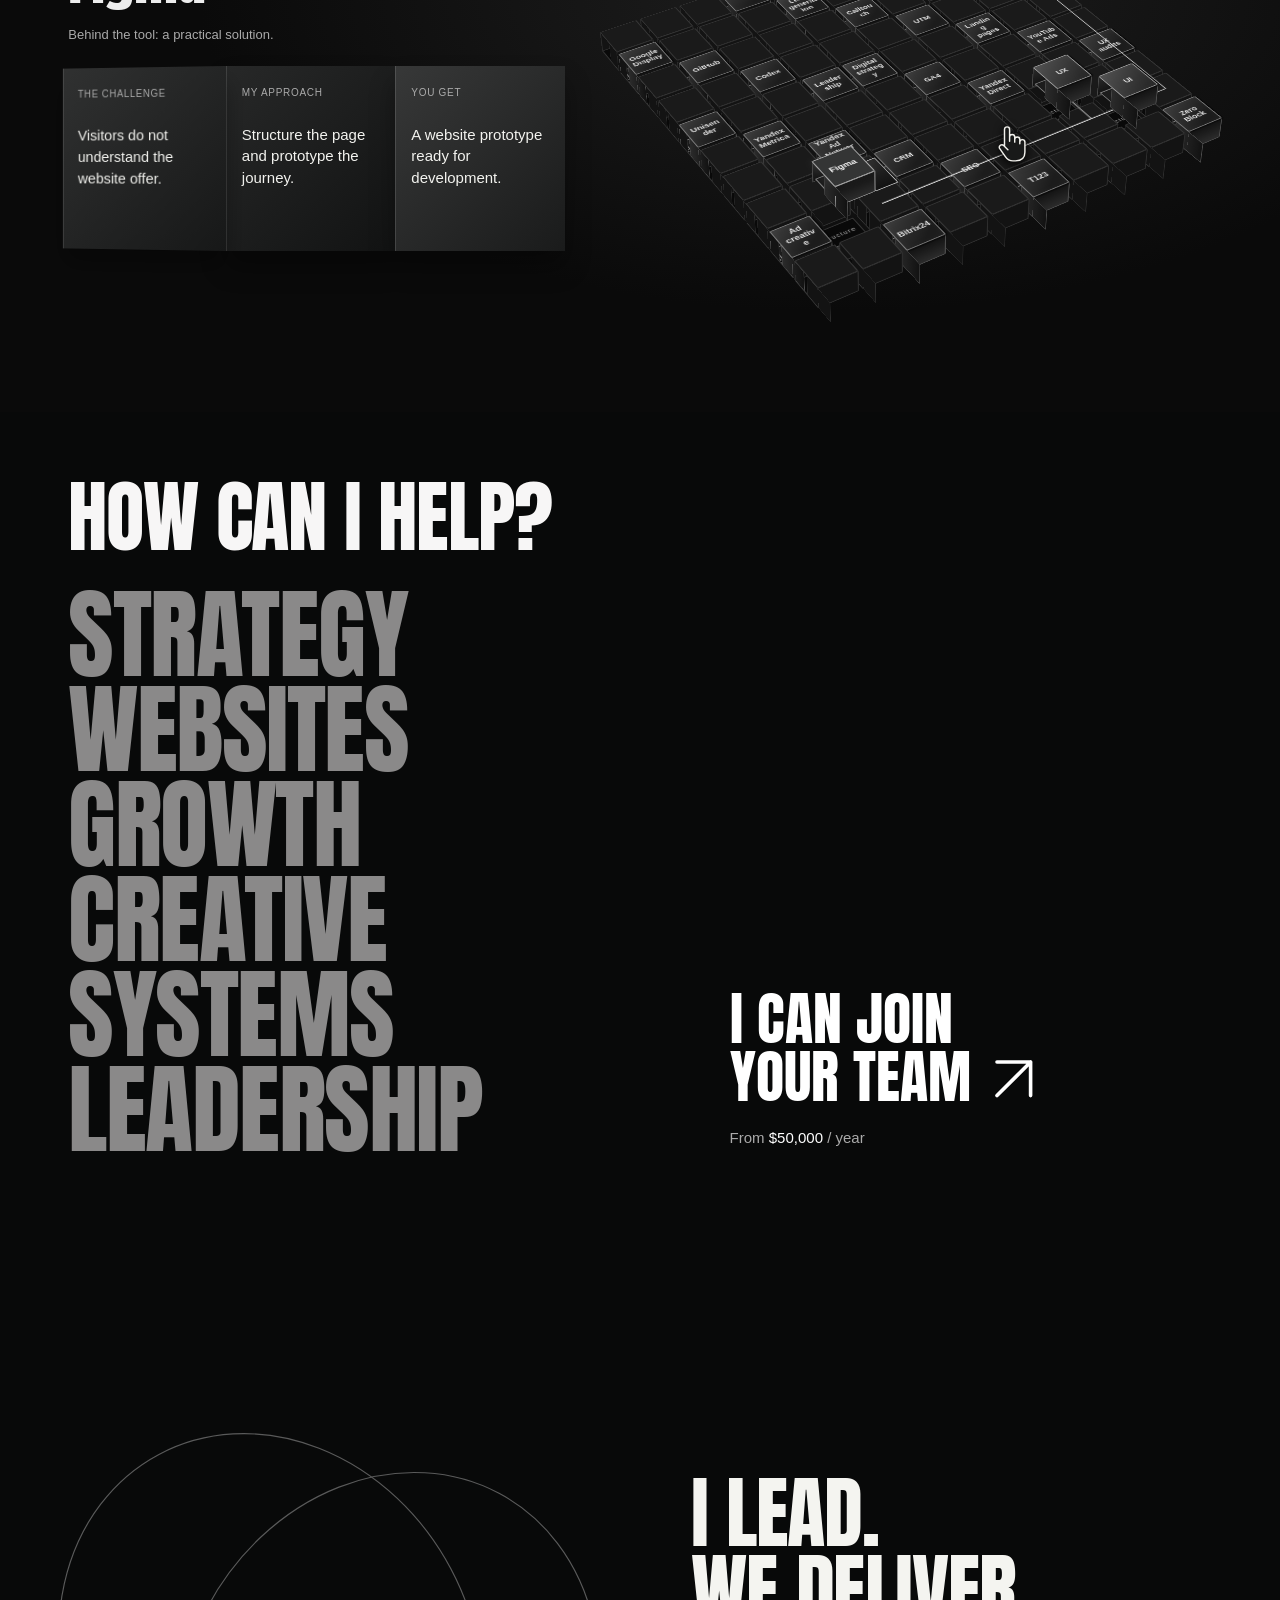
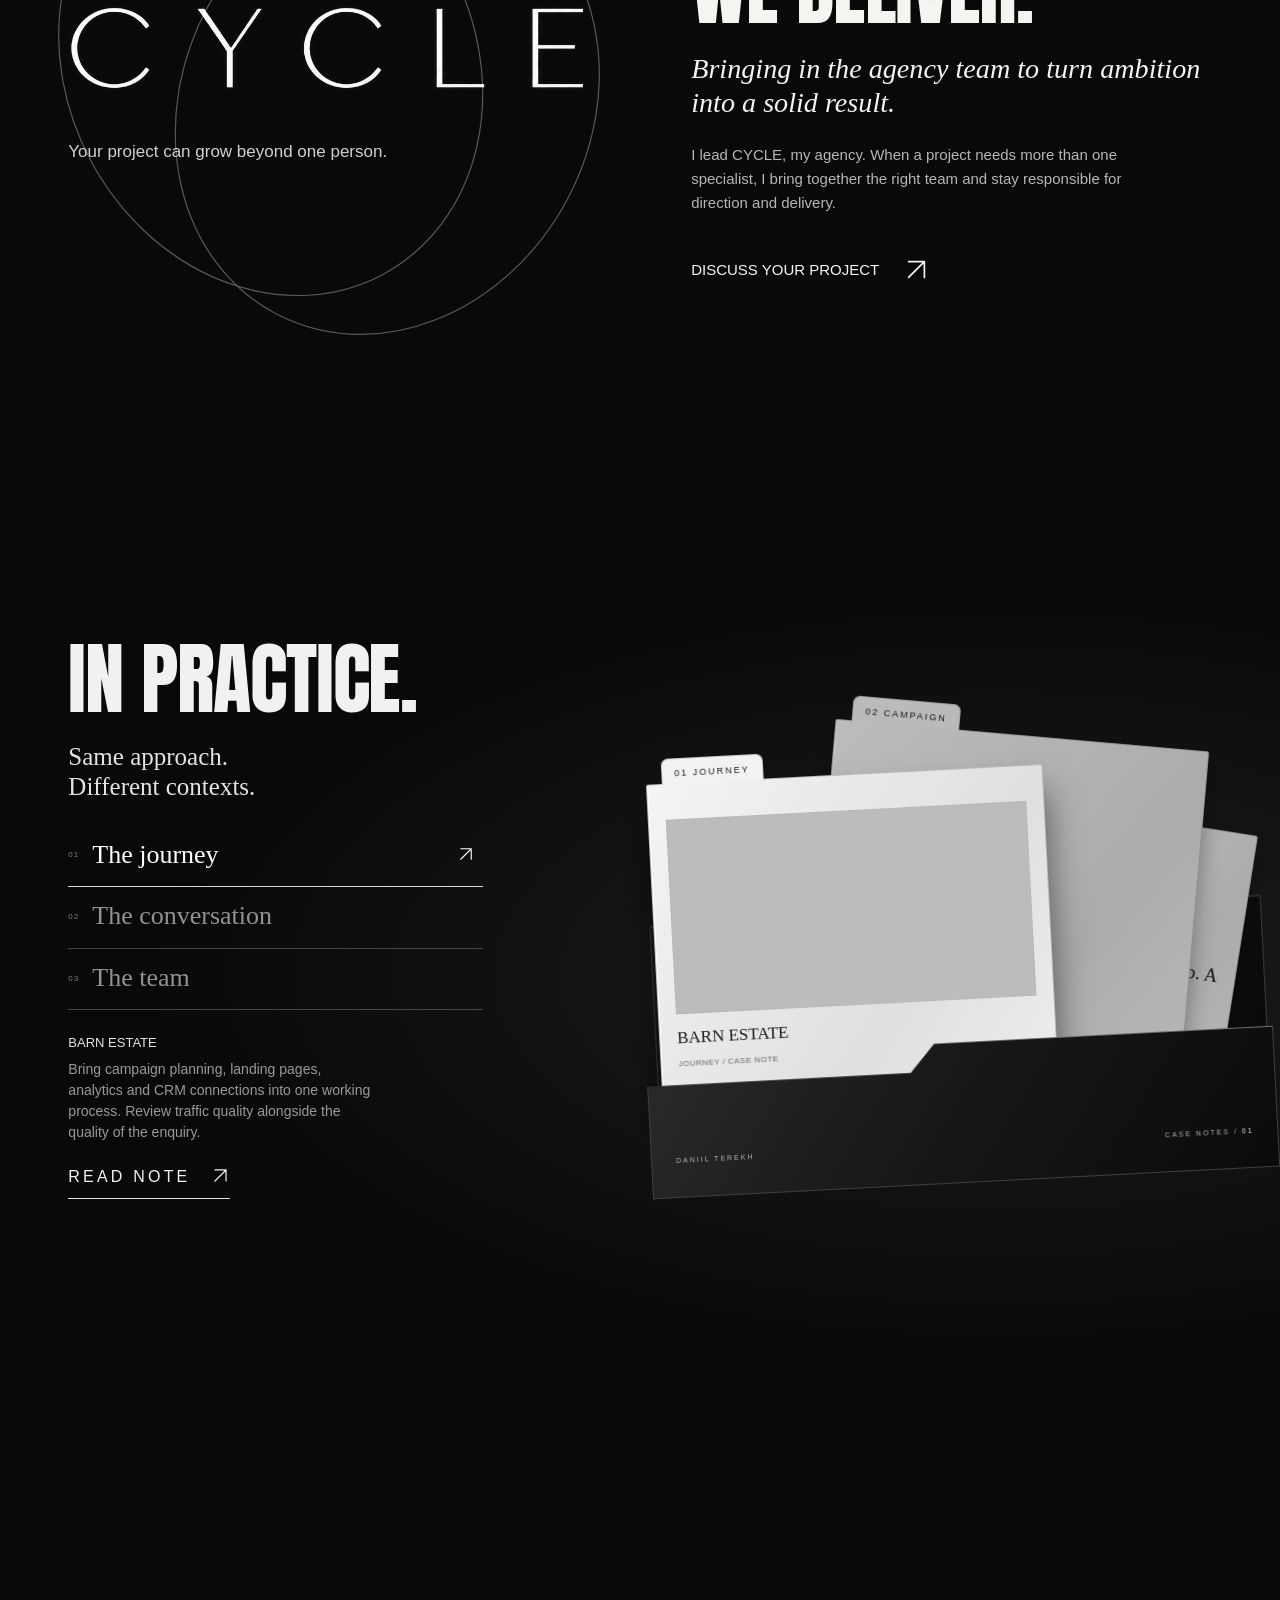
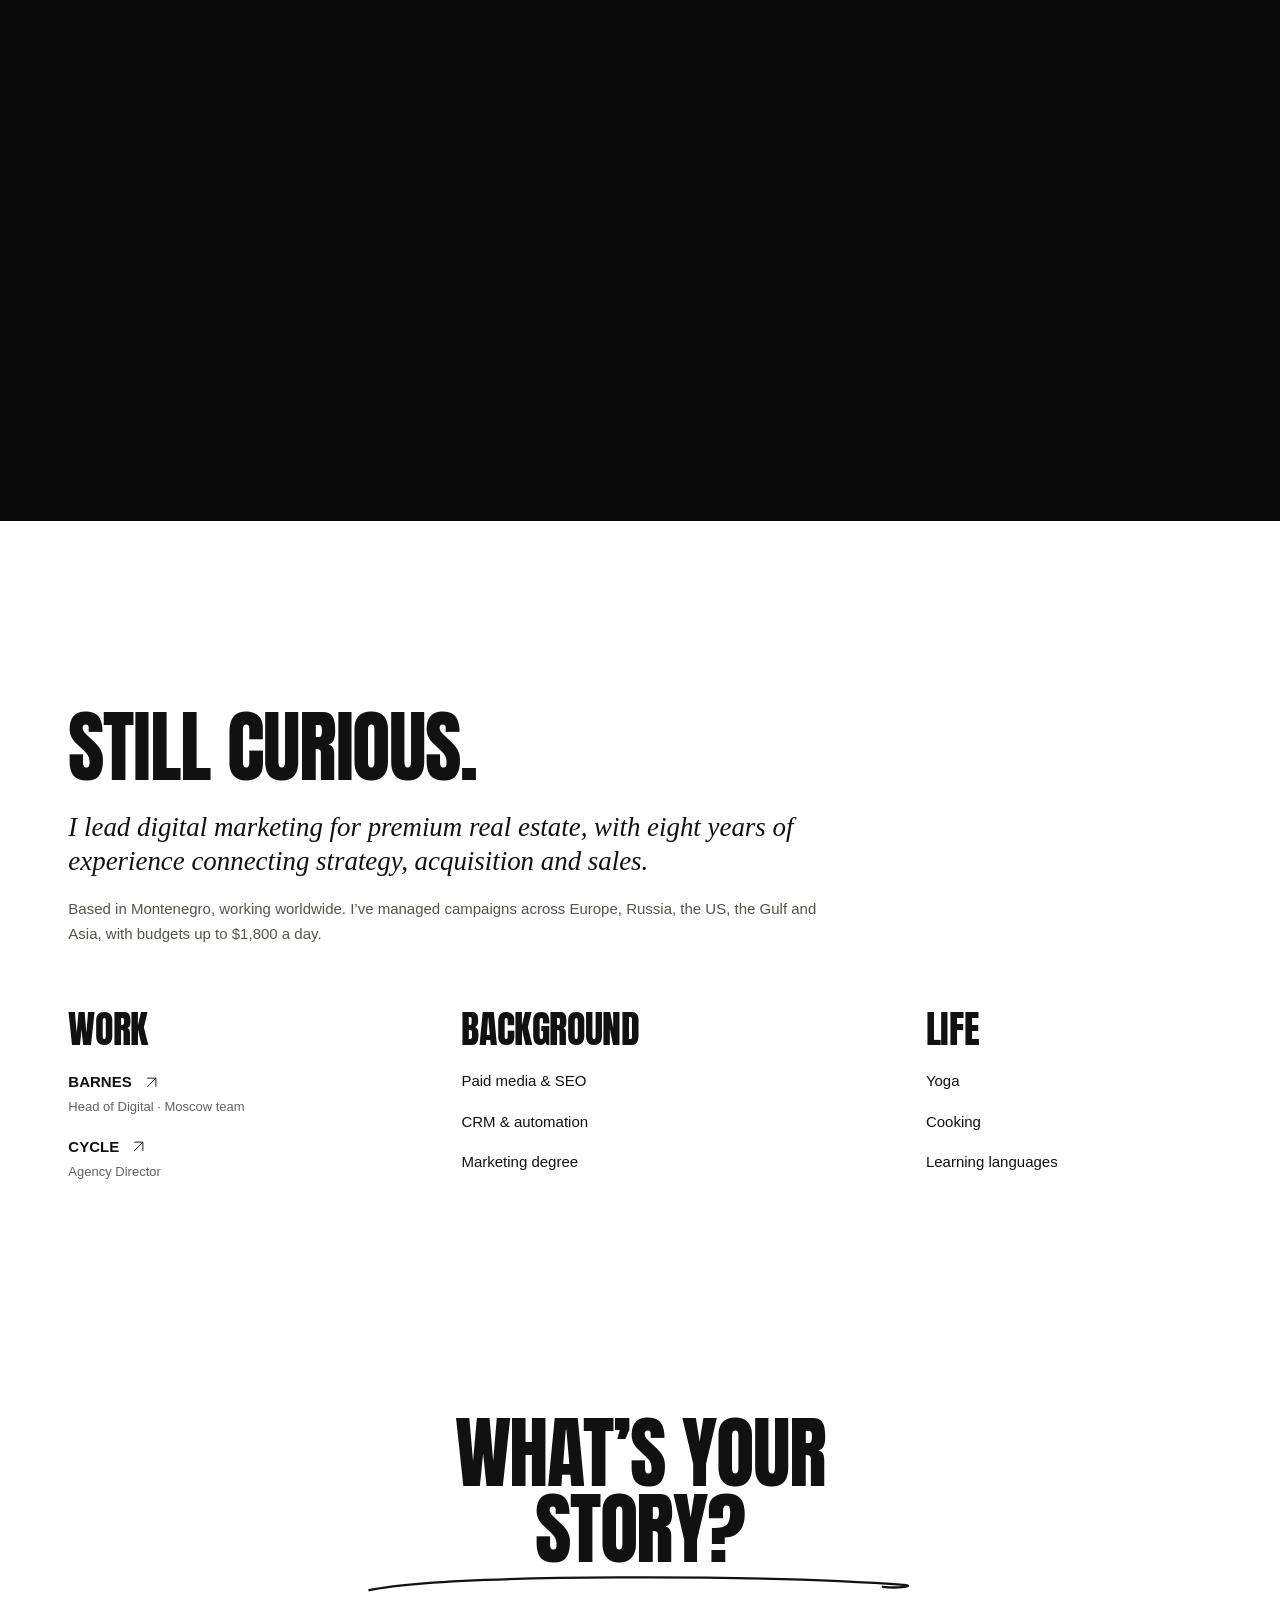
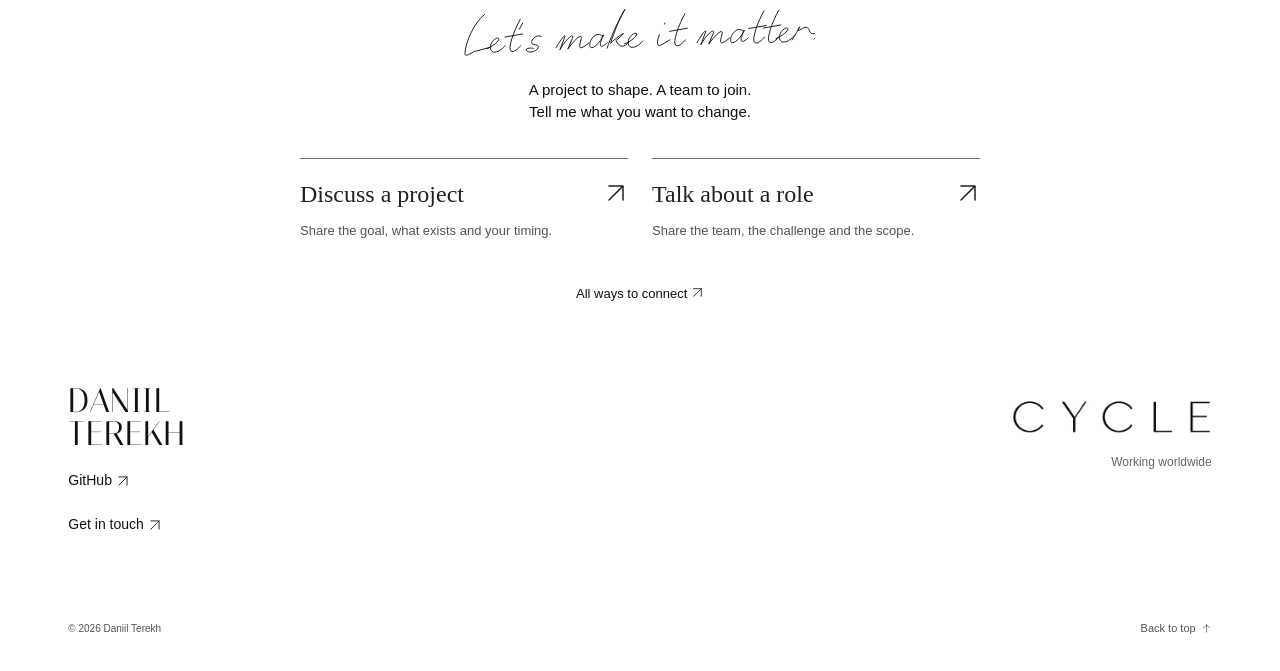
==== commit a26f9717: "Publish corrected Head of Projects role for Setevie" ====
--- a/index.html
+++ b/index.html
@@ -296,5 +296,5 @@
 </svg><span>WeChat</span><small>Coming soon</small></button>
 </div><div class="connect-email-address"><a href="mailto:daniilterekh@gmail.com">daniilterekh@gmail.com</a><button id="copy-email" type="button" aria-label="Copy email address">Copy email</button></div><p id="copy-status" class="connect-copy-status" role="status"></p></div>
 </dialog>
-<script src="scripts/viewport.js?v=profile-contact-v68"></script><script src="scripts/experience-data.js?v=profile-contact-v68"></script><script src="scripts/case-film.js?v=profile-contact-v68"></script><script src="scripts/work.js?v=svg-arrows-v70"></script><script src="scripts/lens-orbit.js?v=profile-contact-v68"></script><script src="scripts/thinking.js?v=profile-contact-v68"></script><script src="scripts/skills.js?v=svg-arrows-v70"></script><script src="scripts/services.js?v=profile-contact-v68"></script><script src="scripts/evidence.js?v=profile-contact-v68"></script><script src="scripts/navigation.js?v=profile-contact-v68"></script><script src="scripts/contact.js?v=profile-contact-v68"></script><script src="scripts/scroll-stops.js?v=profile-contact-v68"></script></body>
+<script src="scripts/viewport.js?v=profile-contact-v68"></script><script src="scripts/experience-data.js?v=setevie-role-v71"></script><script src="scripts/case-film.js?v=profile-contact-v68"></script><script src="scripts/work.js?v=svg-arrows-v70"></script><script src="scripts/lens-orbit.js?v=profile-contact-v68"></script><script src="scripts/thinking.js?v=profile-contact-v68"></script><script src="scripts/skills.js?v=svg-arrows-v70"></script><script src="scripts/services.js?v=profile-contact-v68"></script><script src="scripts/evidence.js?v=profile-contact-v68"></script><script src="scripts/navigation.js?v=profile-contact-v68"></script><script src="scripts/contact.js?v=profile-contact-v68"></script><script src="scripts/scroll-stops.js?v=profile-contact-v68"></script></body>
 </html>
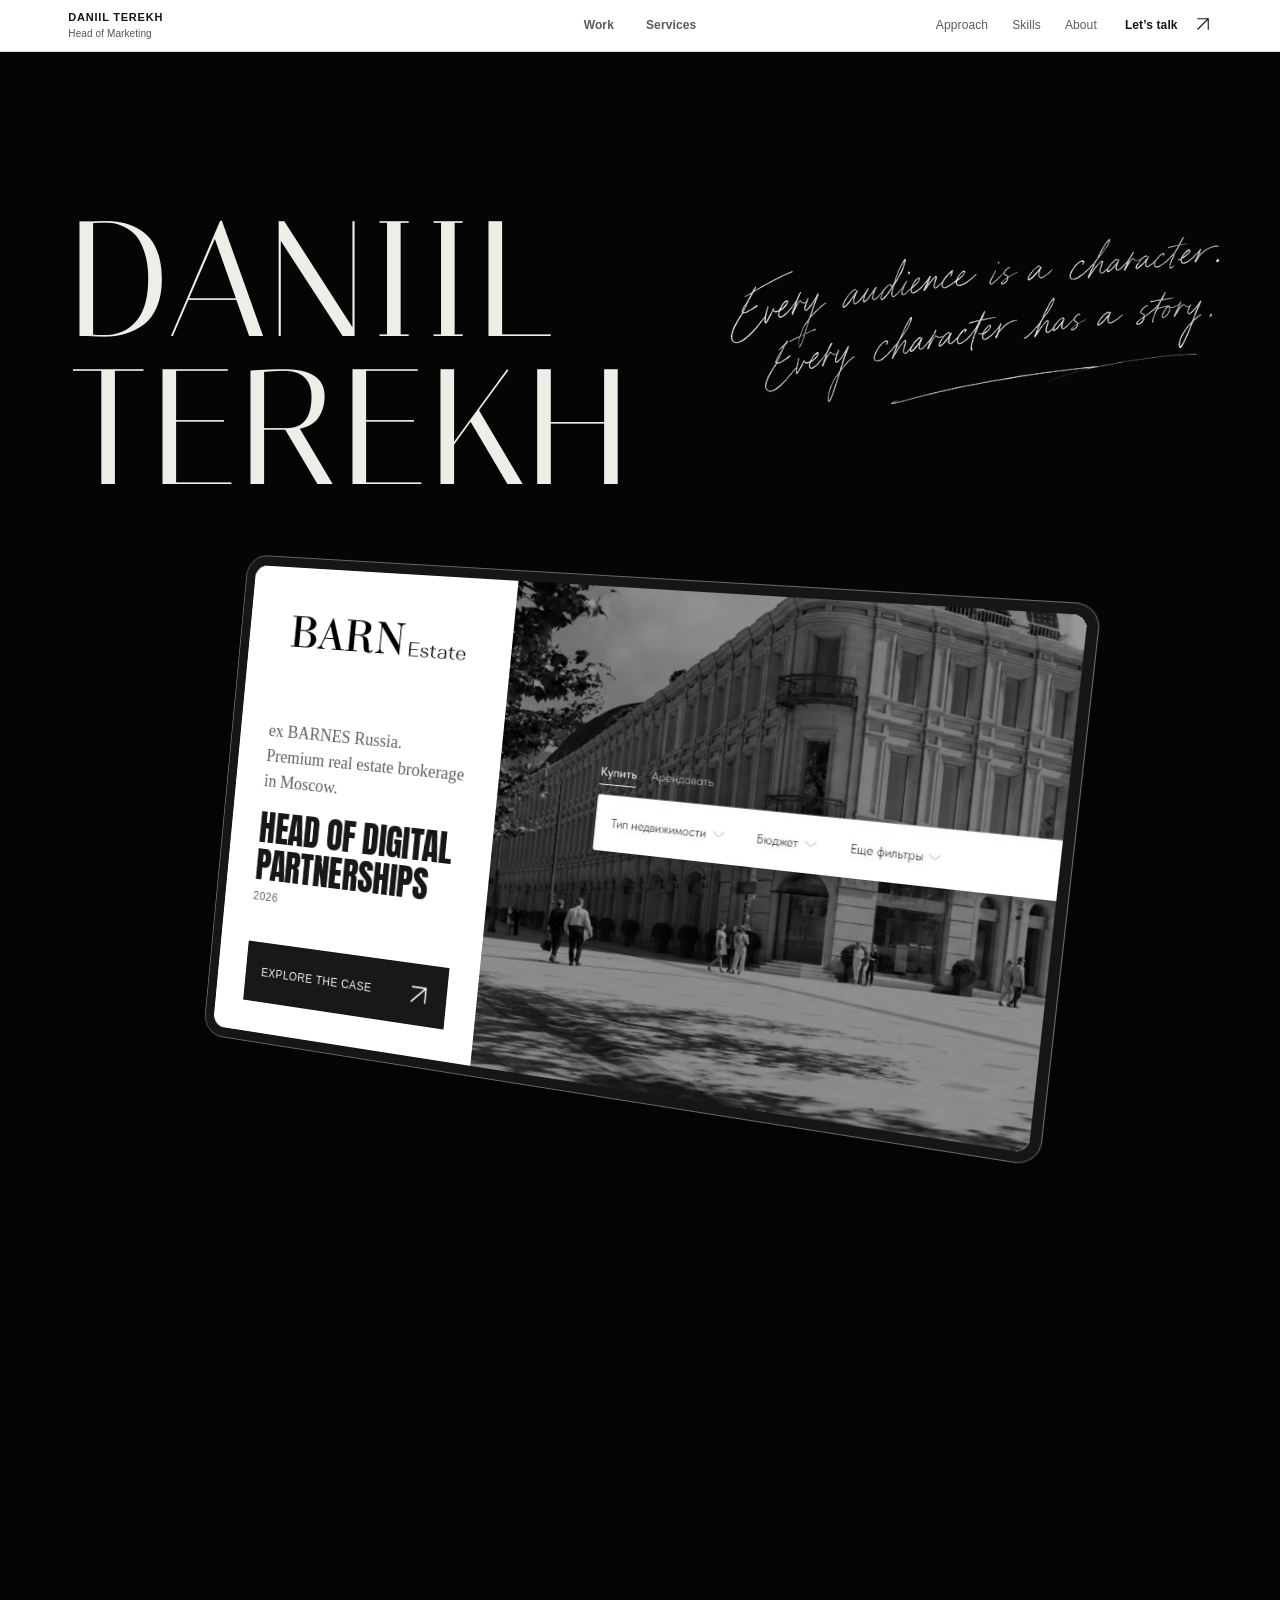
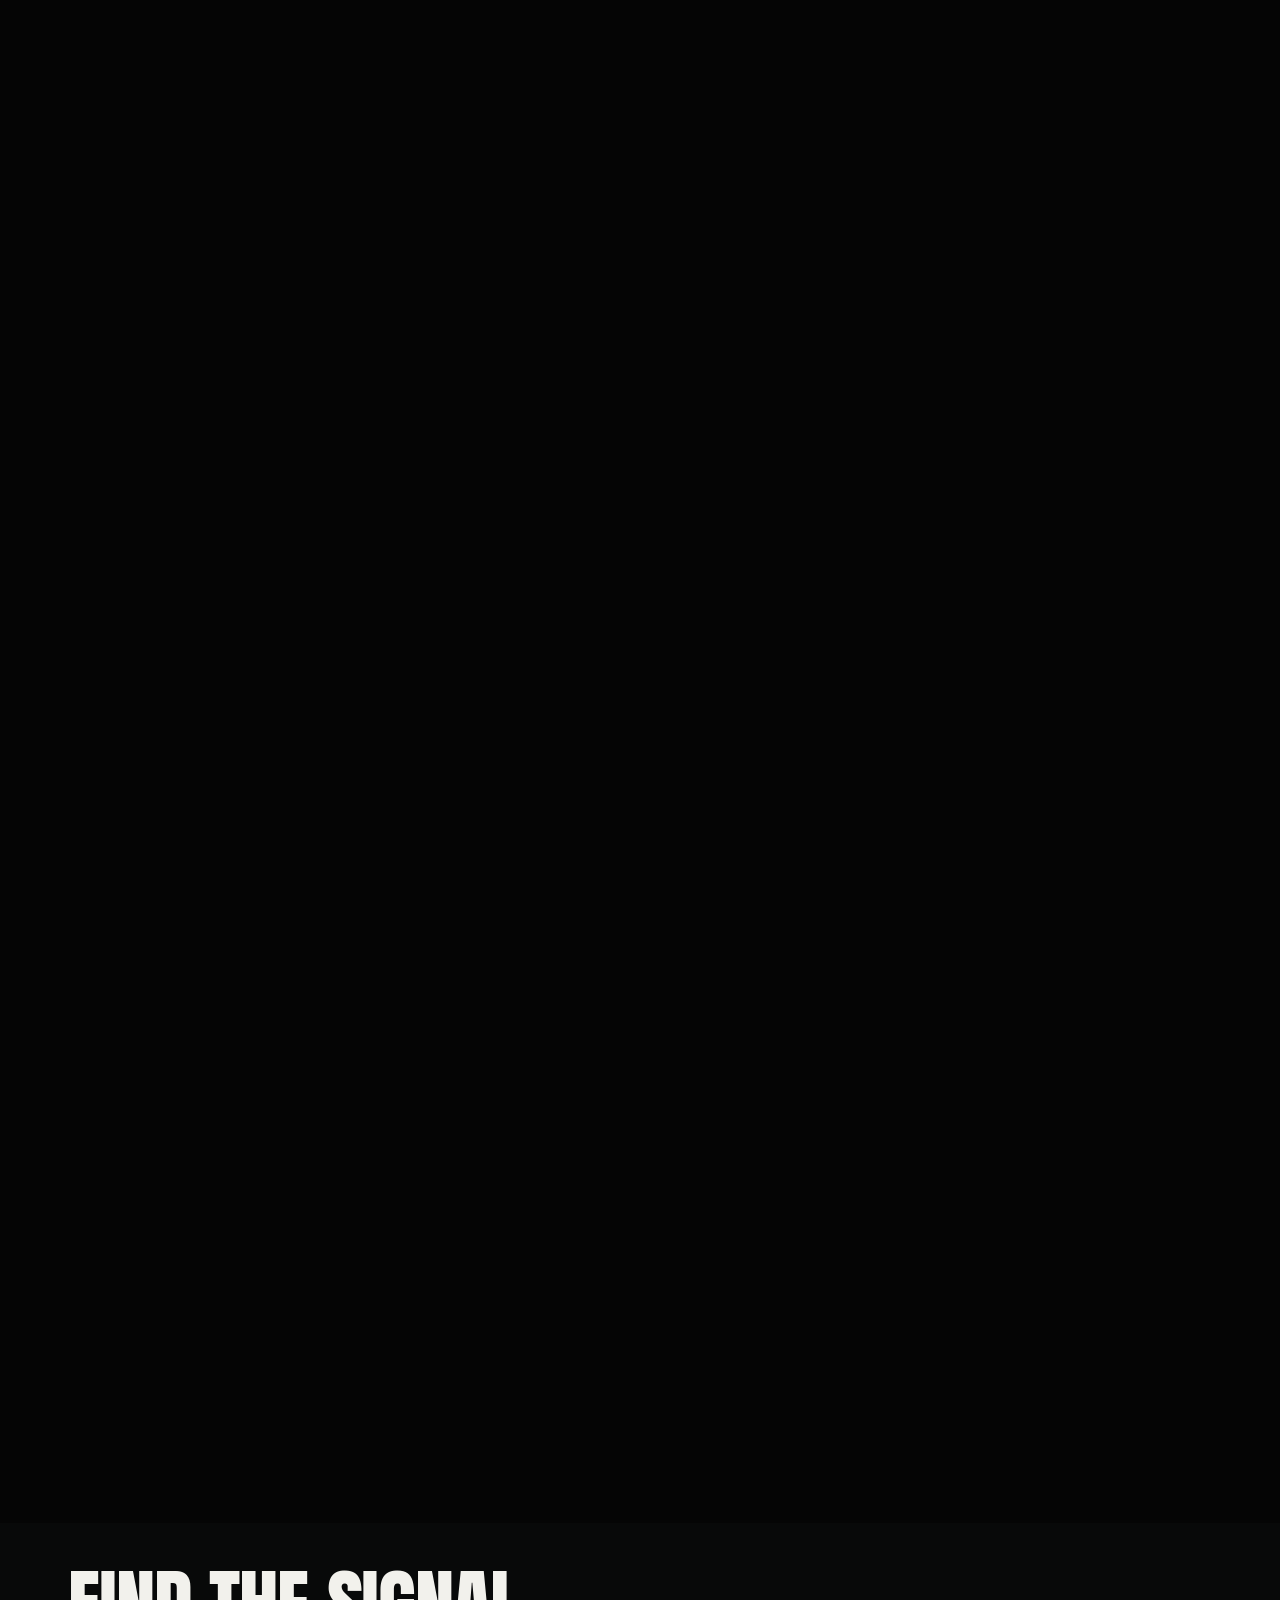
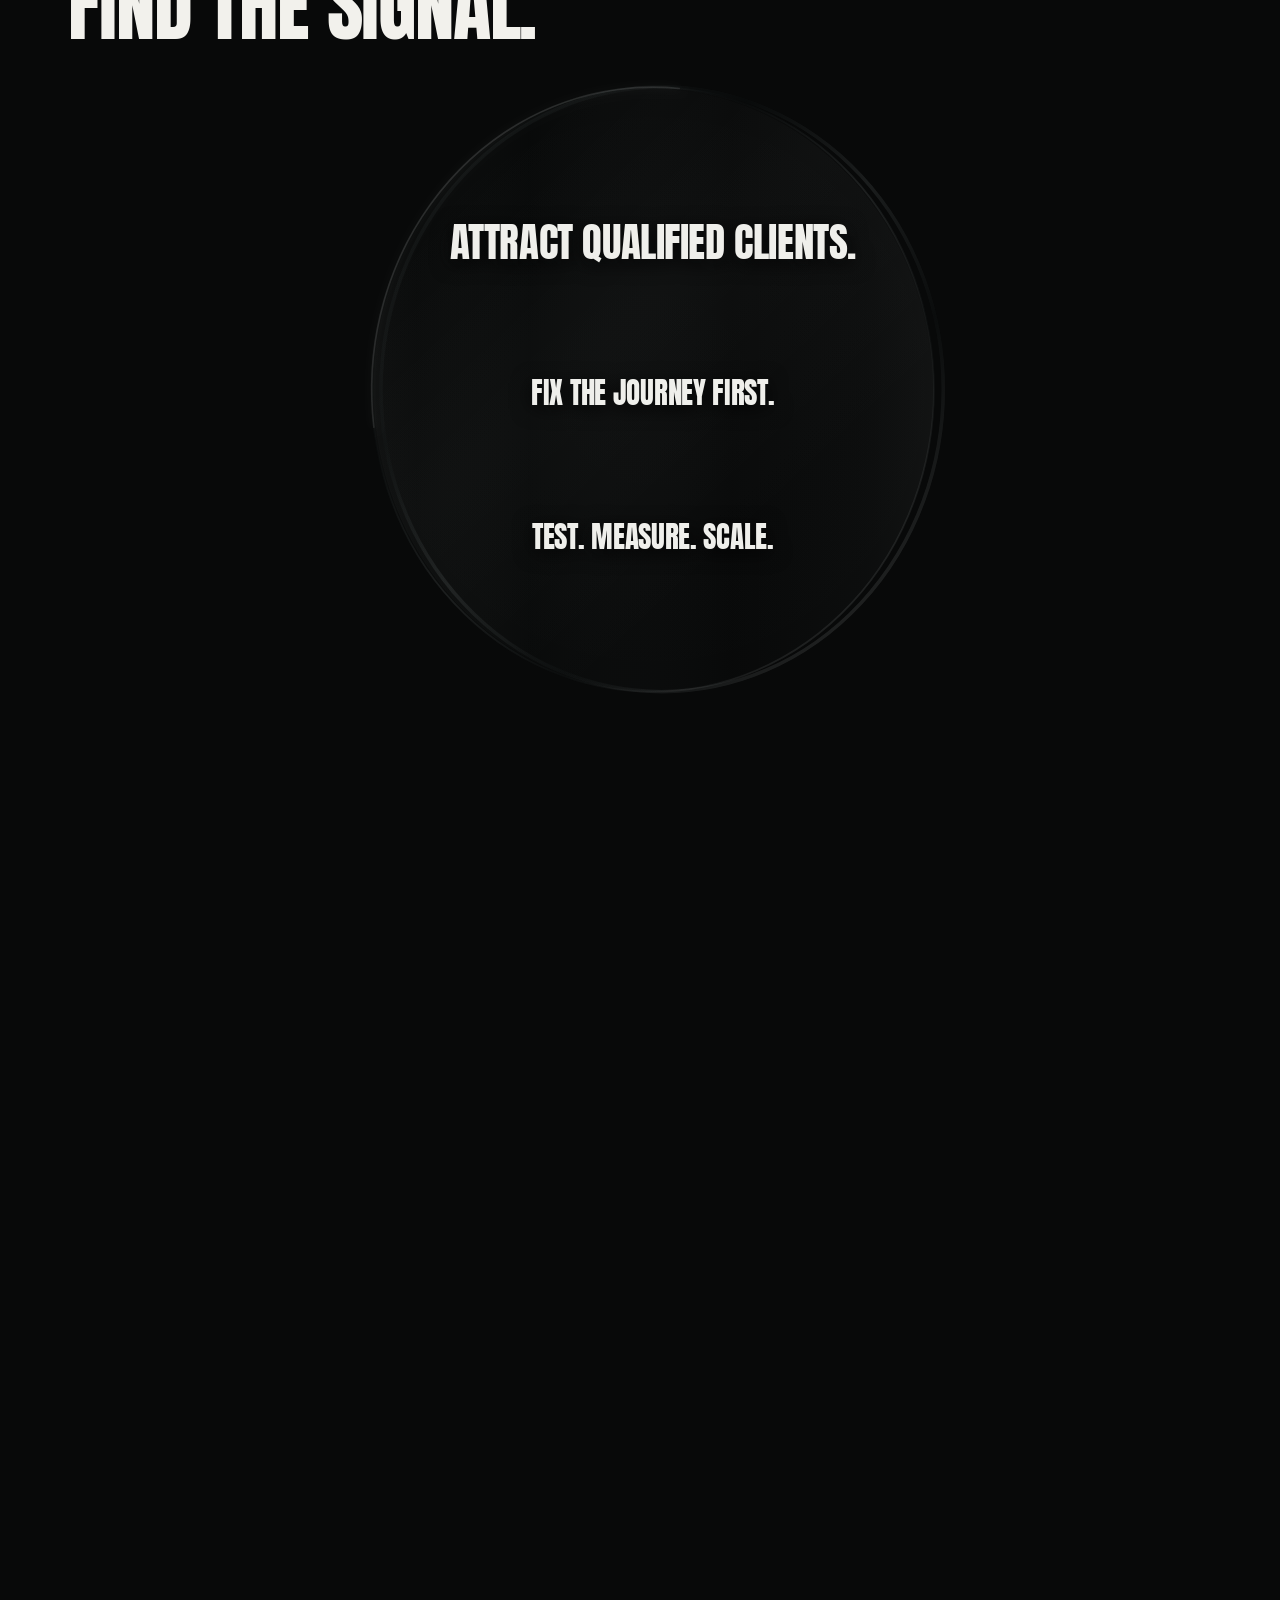
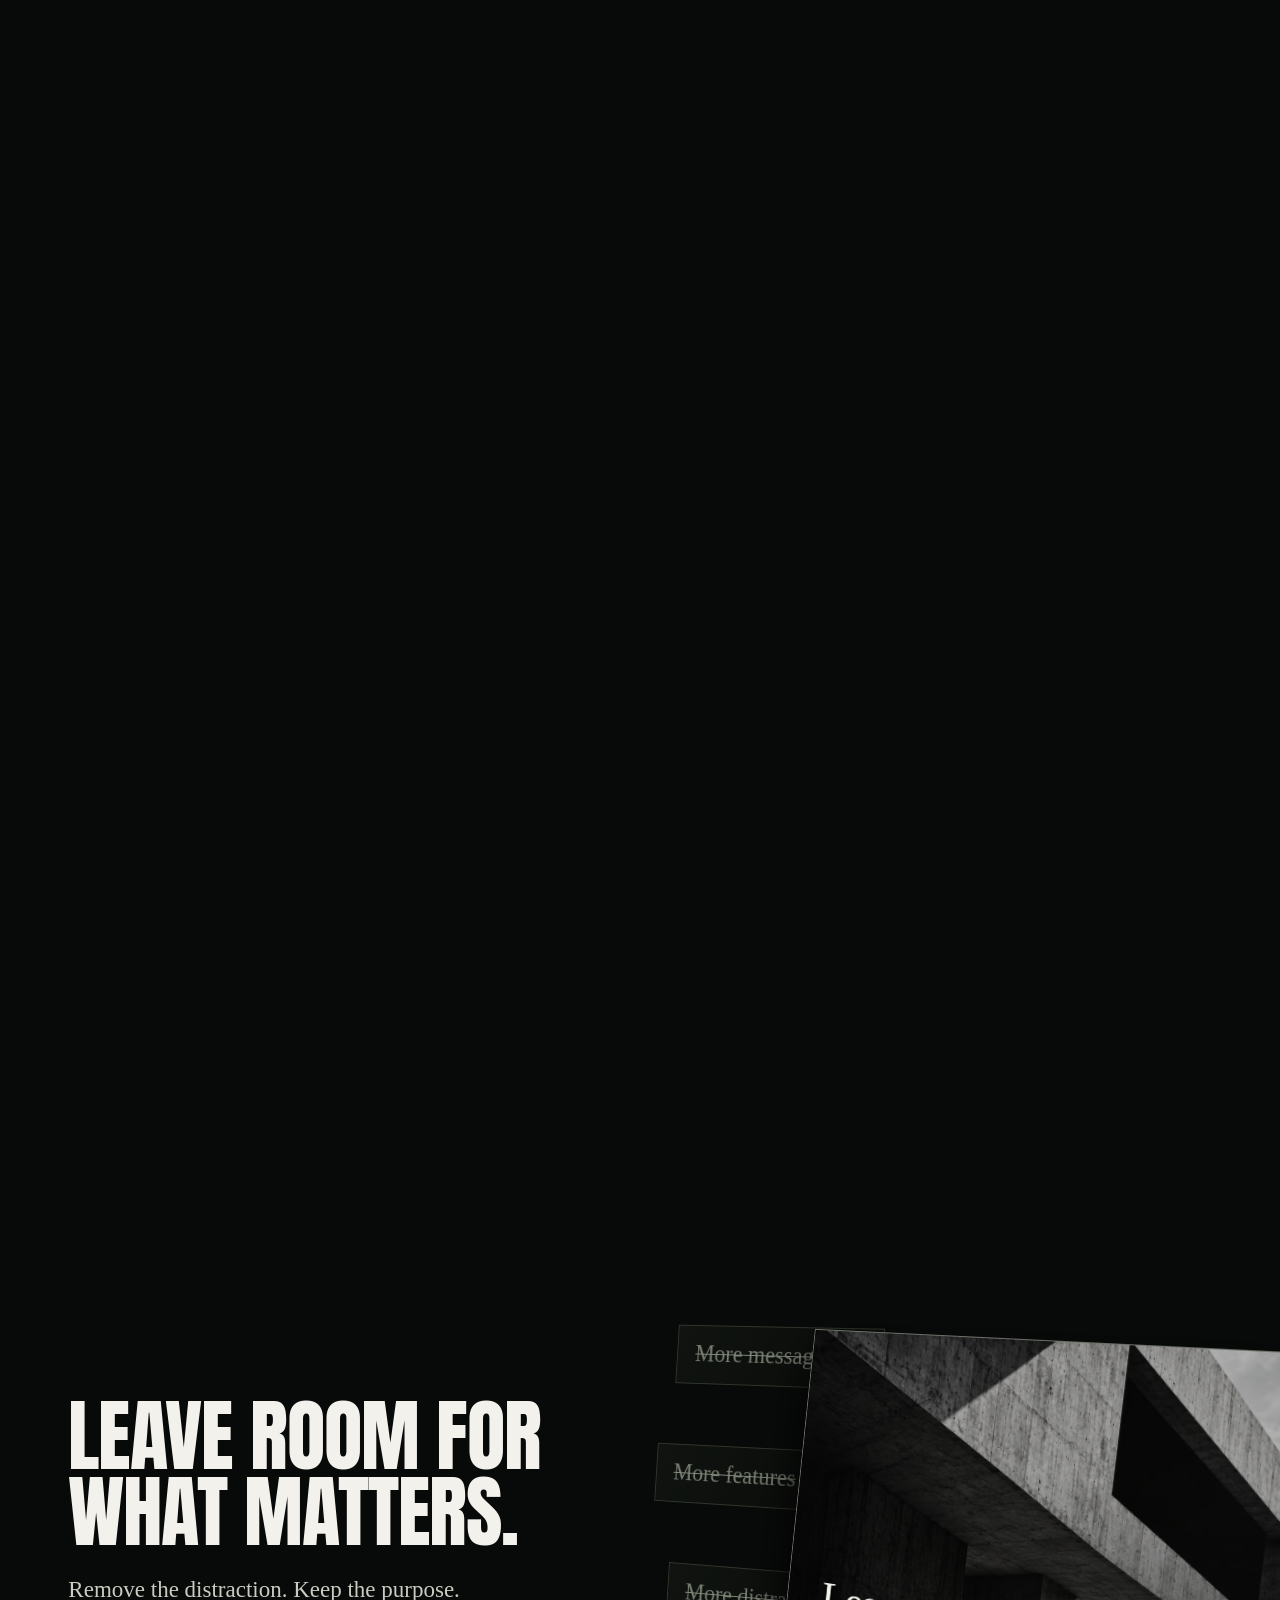
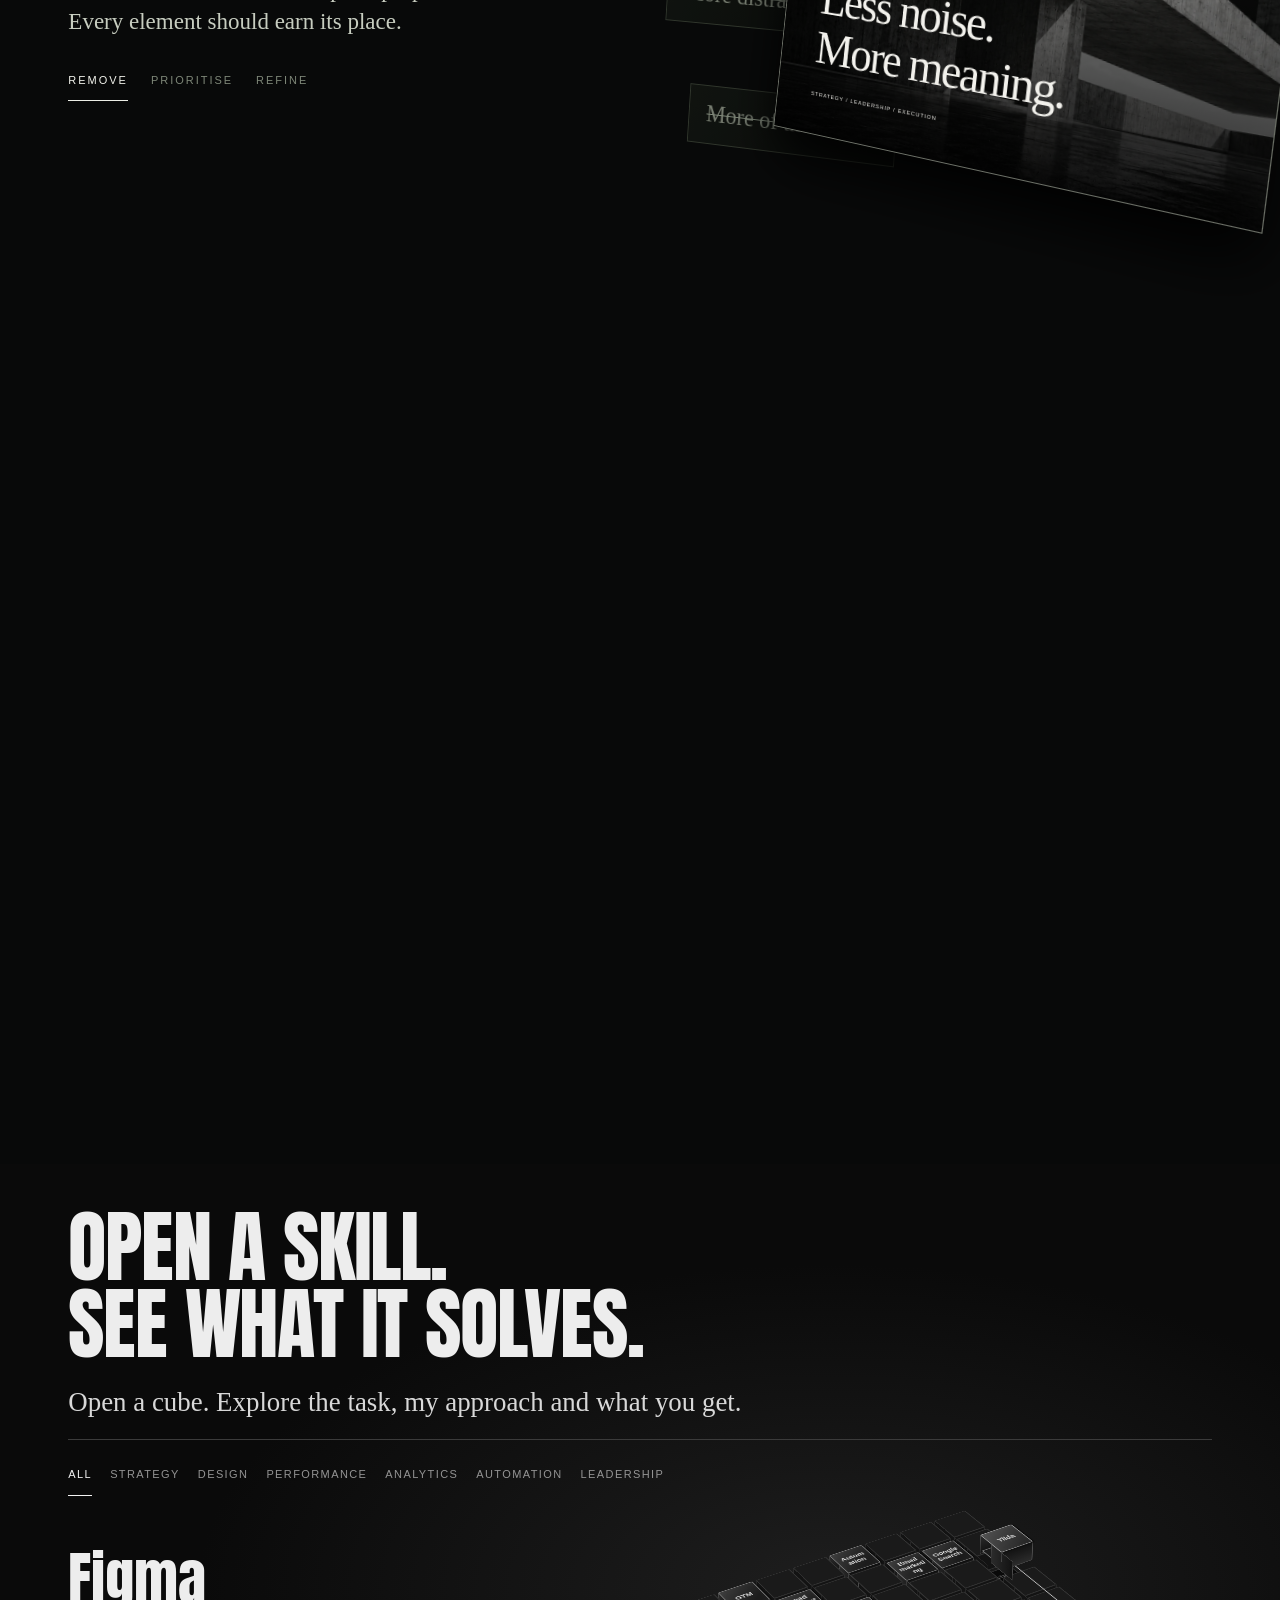
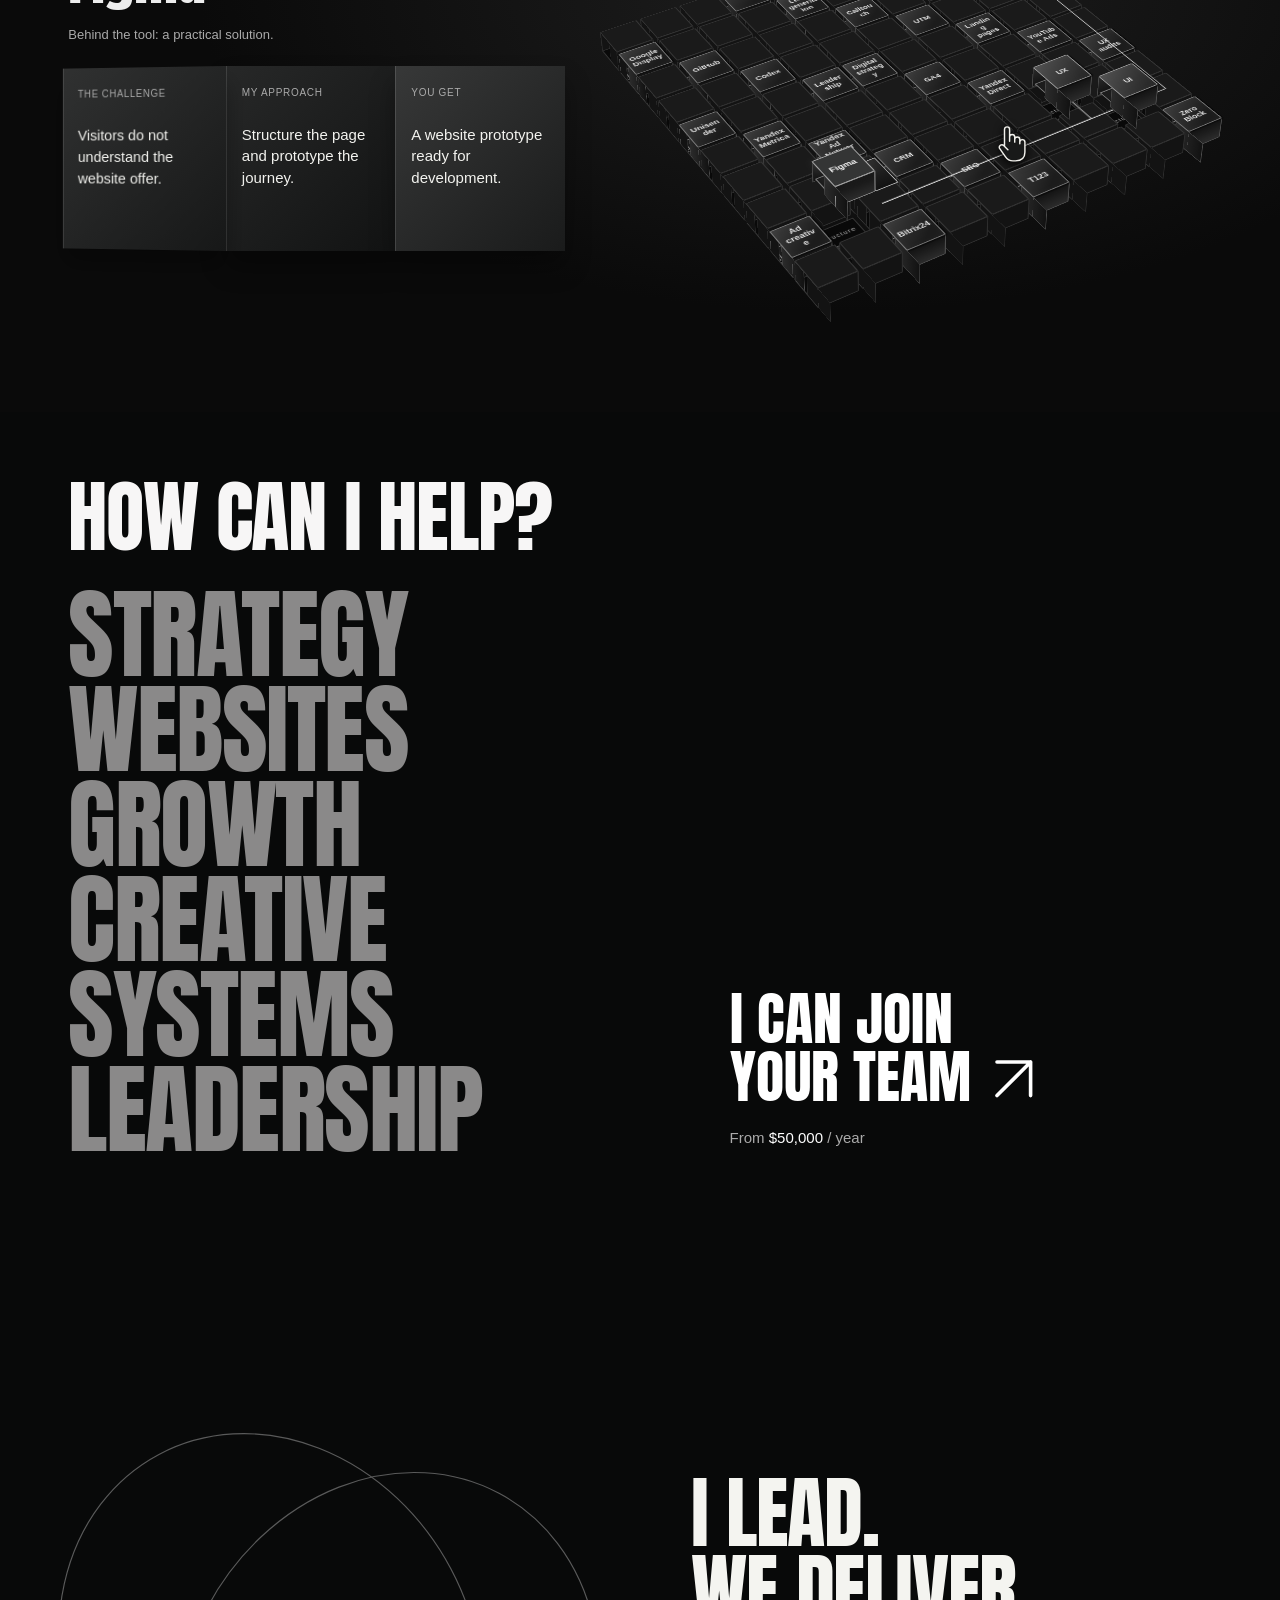
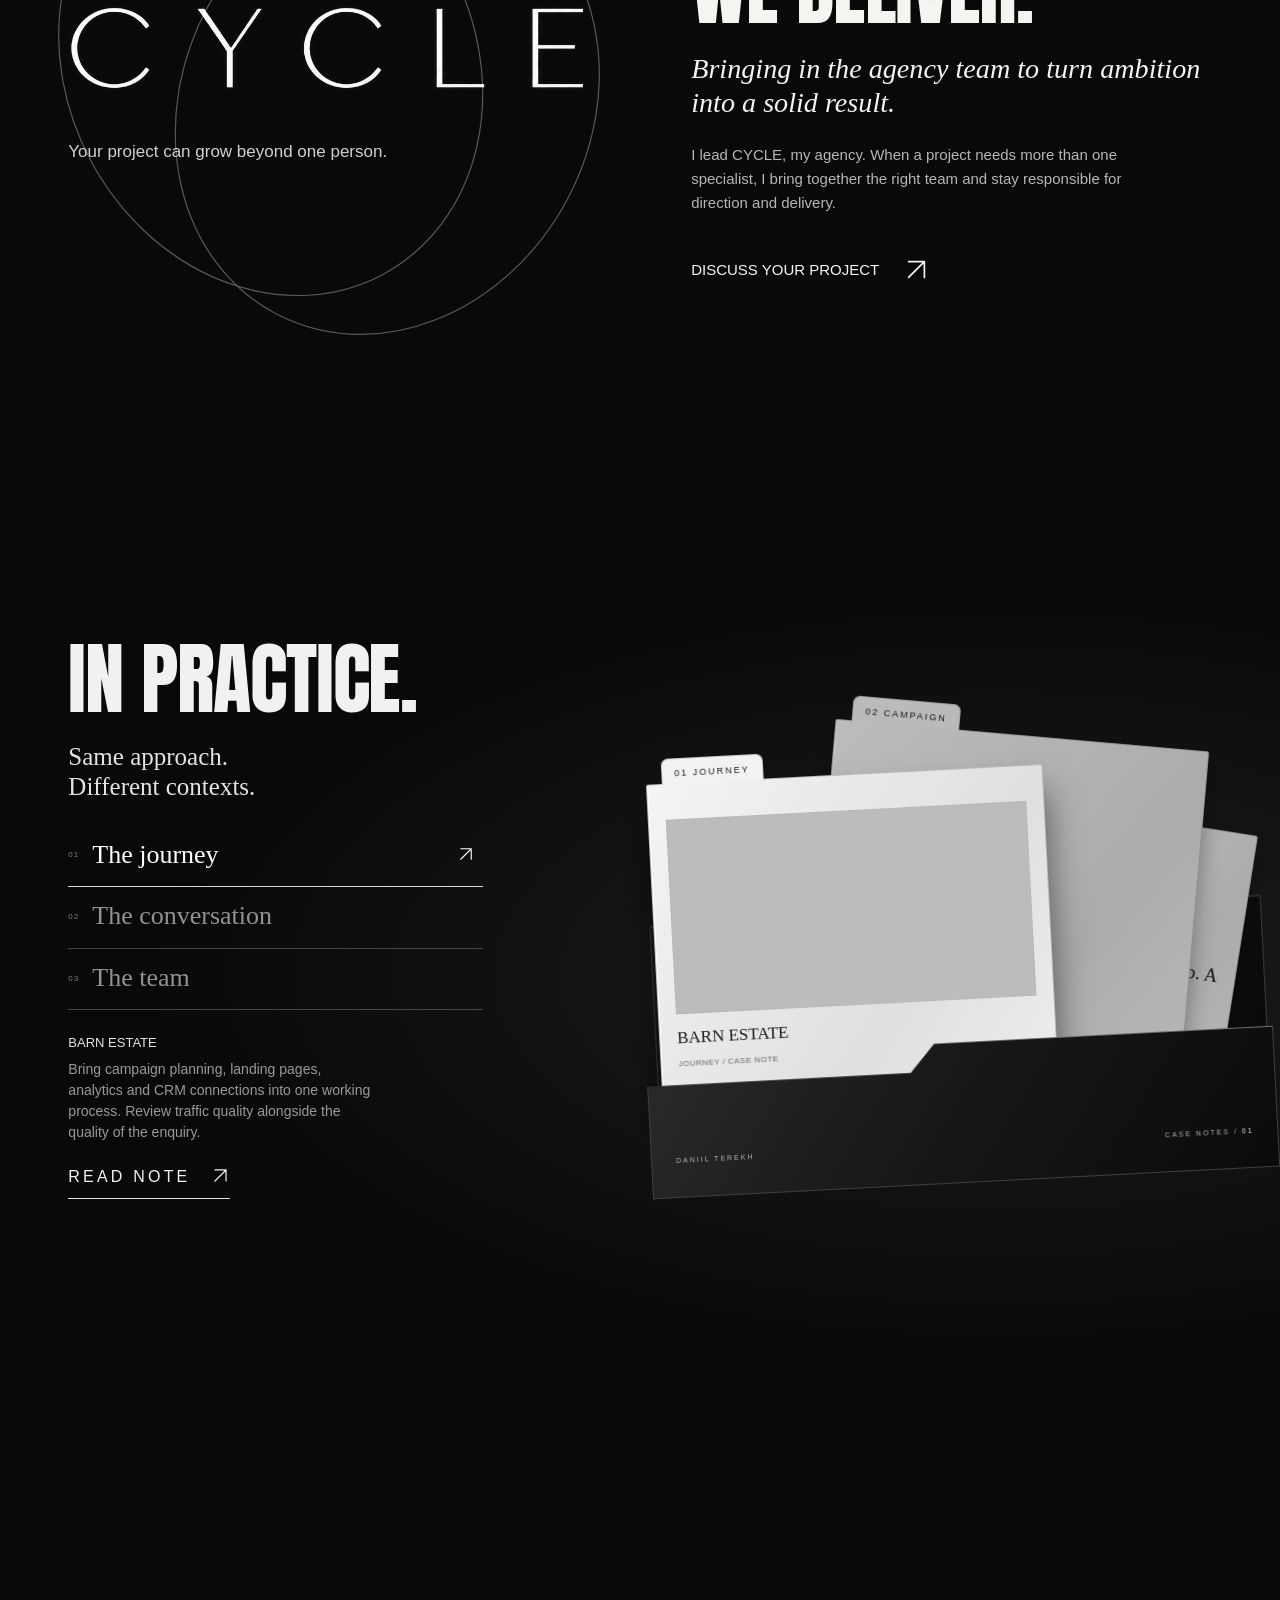
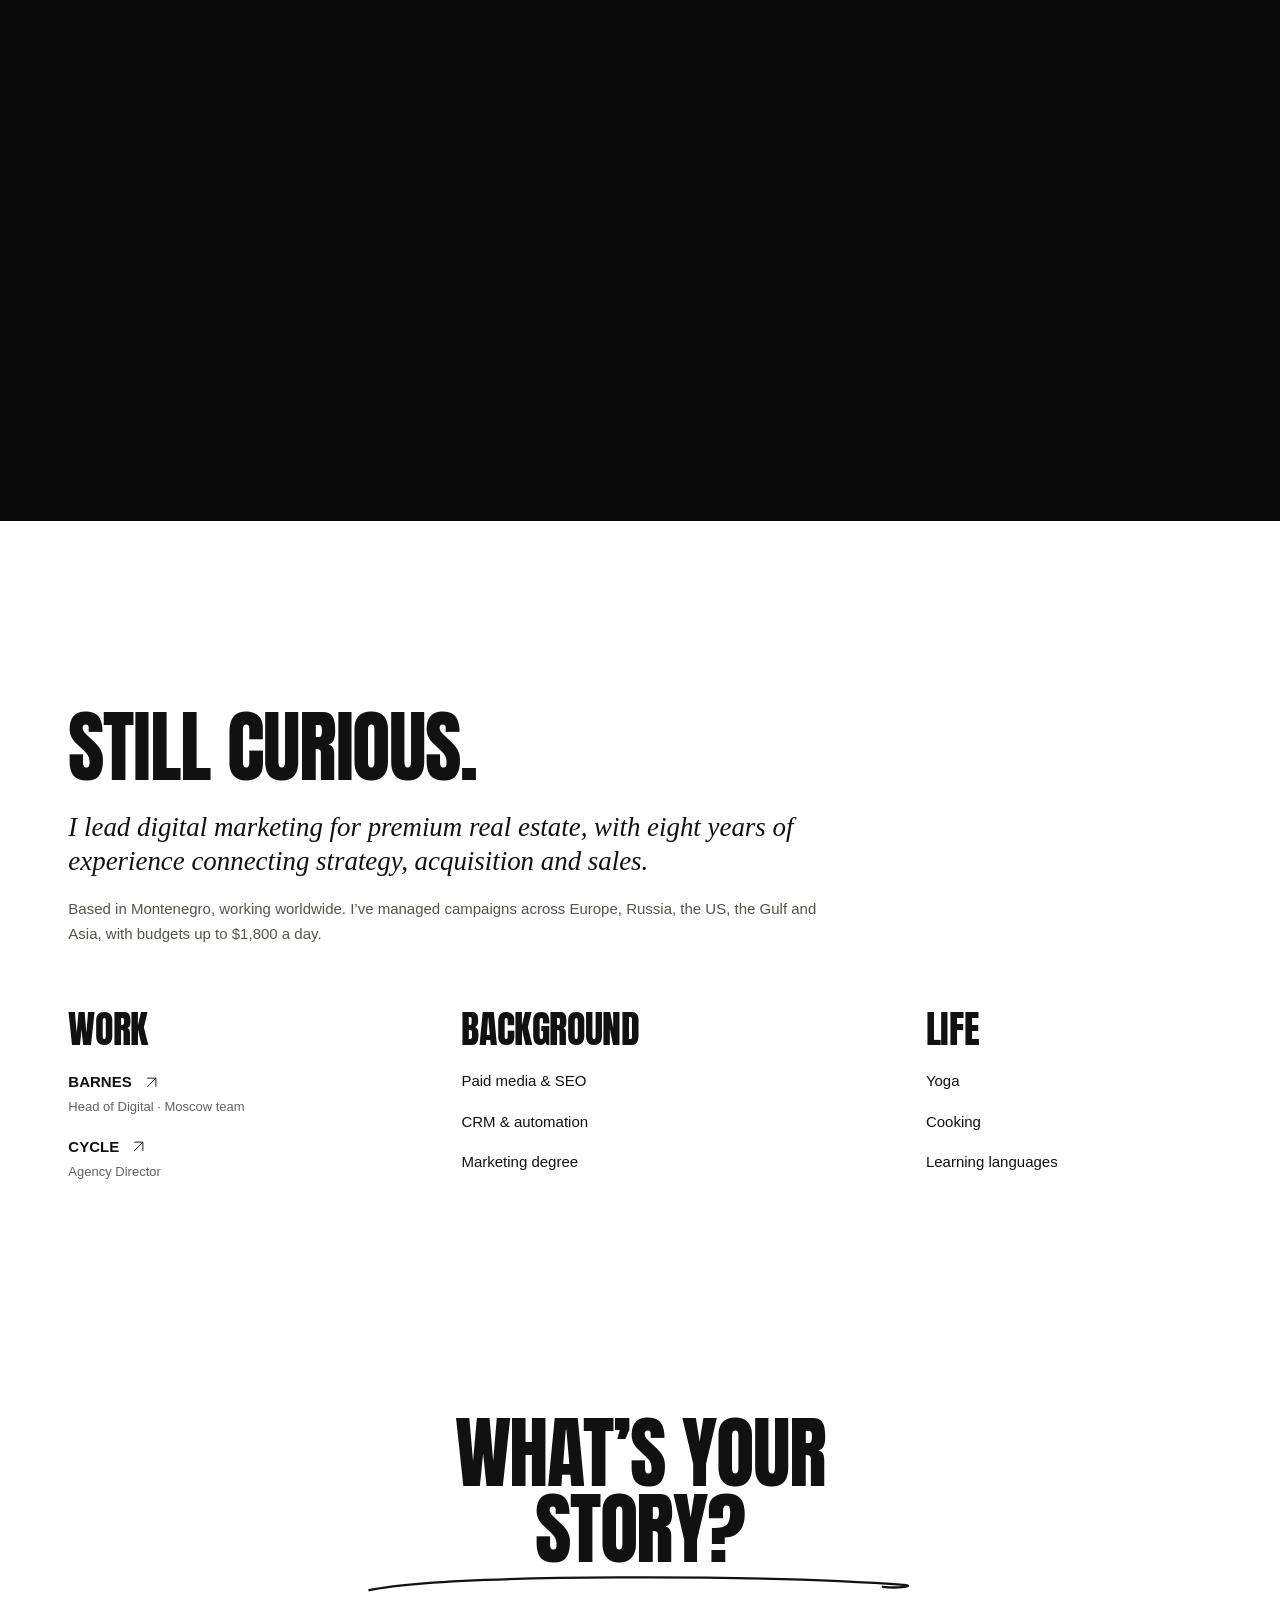
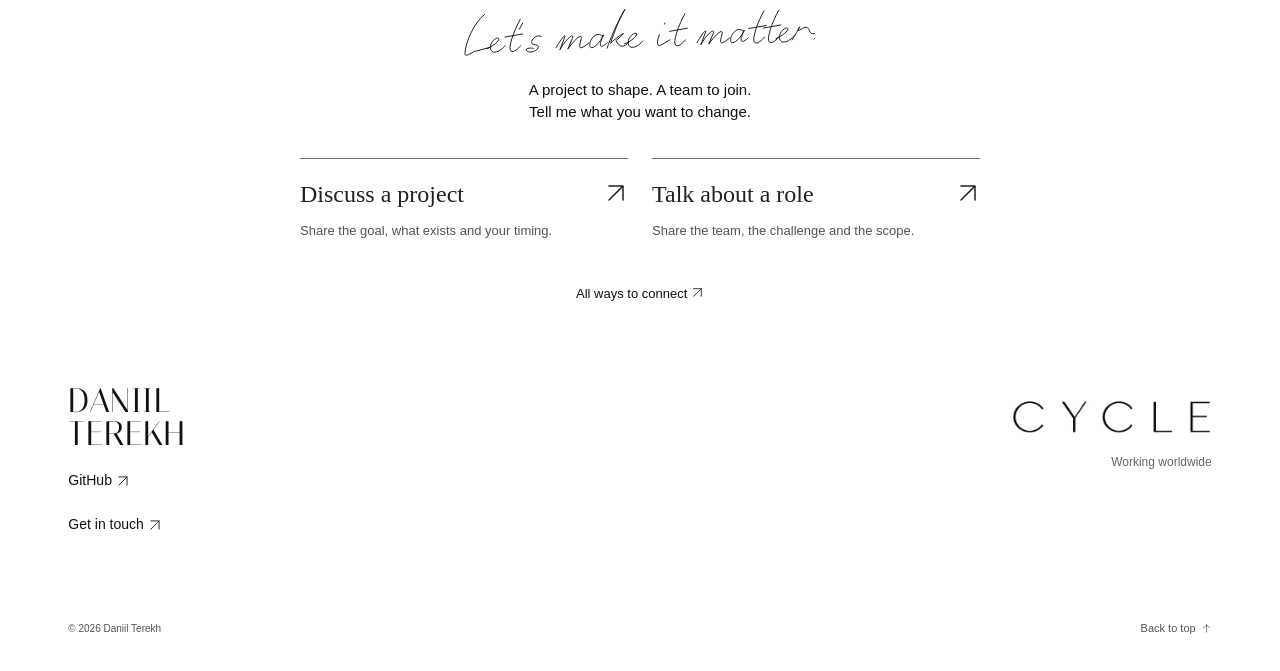
==== commit b0f75d62: "Publish confirmed case dates" ====
--- a/index.html
+++ b/index.html
@@ -8,7 +8,7 @@
 <link rel="icon" type="image/webp" href="assets/76e3b5323863.webp">
 <link rel="preload" href="assets/Italiana-Regular.ttf" as="font" type="font/ttf" crossorigin>
 <title>Daniil Terekh — Creative &amp; Digital Direction</title>
-<meta content="Daniil Terekh. Digital direction, from strategy to launch. Websites, acquisition and connected systems. Project collaboration and digital leadership, based in Montenegro and working worldwide." name="description"><link href="styles/site.css?v=profile-contact-v68" rel="stylesheet"><link href="styles/refinements.css?v=profile-contact-v68" rel="stylesheet"><link href="styles/experience.css?v=profile-contact-v68" rel="stylesheet"><link href="styles/work-tablet.css?v=profile-contact-v68" rel="stylesheet">
+<meta content="Daniil Terekh. Digital direction, from strategy to launch. Websites, acquisition and connected systems. Project collaboration and digital leadership, based in Montenegro and working worldwide." name="description"><link href="styles/site.css?v=profile-contact-v68" rel="stylesheet"><link href="styles/refinements.css?v=profile-contact-v68" rel="stylesheet"><link href="styles/experience.css?v=profile-contact-v68" rel="stylesheet"><link href="styles/work-tablet.css?v=work-periods-v73" rel="stylesheet">
 <link rel="canonical" href="https://daniilterekh-prog.github.io/daniil-terekh-preview/">
 <meta property="og:type" content="website">
 <meta property="og:title" content="Daniil Terekh — Digital Direction">
@@ -18,7 +18,7 @@
 <meta property="og:image:alt" content="Daniil Terekh — digital direction, from strategy to launch">
 <meta name="twitter:card" content="summary_large_image">
 <link href="styles/editorial.css?v=svg-arrows-v70" rel="stylesheet">
-<link href="styles/contact.css?v=profile-contact-v68" rel="stylesheet">
+<link href="styles/contact.css?v=contact-methods-v72" rel="stylesheet">
 <link href="styles/header.css?v=header-center-v69" rel="stylesheet">
 </head>
 <body><a class="skip-link" href="#mainPage">Skip to content</a>
@@ -278,23 +278,42 @@
 <div class="connect-top"><span>DANIIL TEREKH / CONTACT</span><button id="connect-close" class="connect-close" type="button" aria-label="Close contact options"><span>Close</span><svg aria-hidden="true" viewBox="0 0 24 24" fill="none"><path d="m6 6 12 12M18 6 6 18" stroke="currentColor" stroke-width="1.5"/></svg></button></div>
 <div class="connect-content"><h2 id="connect-title">LET’S CONNECT.</h2><p id="connect-description" class="connect-description">Choose your way to connect.</p><p id="connect-context" class="connect-context" hidden></p>
 <div class="connect-methods" role="group" aria-label="Contact methods">
-<button class="connect-method" type="button" disabled><svg aria-hidden="true" focusable="false" xmlns="http://www.w3.org/2000/svg" width="16" height="16" fill="currentColor" class="bi bi-whatsapp" viewBox="0 0 16 16">
+<a class="connect-method connect-method-live" id="connect-whatsapp" href="https://wa.me/79936107310" target="_blank" rel="noopener noreferrer" aria-label="WhatsApp: +7 993 610 73 10 (opens in a new tab)"><svg aria-hidden="true" focusable="false" xmlns="http://www.w3.org/2000/svg" width="16" height="16" fill="currentColor" class="bi bi-whatsapp" viewBox="0 0 16 16">
   <path d="M13.601 2.326A7.85 7.85 0 0 0 7.994 0C3.627 0 .068 3.558.064 7.926c0 1.399.366 2.76 1.057 3.965L0 16l4.204-1.102a7.9 7.9 0 0 0 3.79.965h.004c4.368 0 7.926-3.558 7.93-7.93A7.9 7.9 0 0 0 13.6 2.326zM7.994 14.521a6.6 6.6 0 0 1-3.356-.92l-.24-.144-2.494.654.666-2.433-.156-.251a6.56 6.56 0 0 1-1.007-3.505c0-3.626 2.957-6.584 6.591-6.584a6.56 6.56 0 0 1 4.66 1.931 6.56 6.56 0 0 1 1.928 4.66c-.004 3.639-2.961 6.592-6.592 6.592m3.615-4.934c-.197-.099-1.17-.578-1.353-.646-.182-.065-.315-.099-.445.099-.133.197-.513.646-.627.775-.114.133-.232.148-.43.05-.197-.1-.836-.308-1.592-.985-.59-.525-.985-1.175-1.103-1.372-.114-.198-.011-.304.088-.403.087-.088.197-.232.296-.346.1-.114.133-.198.198-.33.065-.134.034-.248-.015-.347-.05-.099-.445-1.076-.612-1.47-.16-.389-.323-.335-.445-.34-.114-.007-.247-.007-.38-.007a.73.73 0 0 0-.529.247c-.182.198-.691.677-.691 1.654s.71 1.916.81 2.049c.098.133 1.394 2.132 3.383 2.992.47.205.84.326 1.129.418.475.152.904.129 1.246.08.38-.058 1.171-.48 1.338-.943.164-.464.164-.86.114-.943-.049-.084-.182-.133-.38-.232"/>
-</svg><span>WhatsApp</span><small>Coming soon</small></button>
-<a class="connect-method connect-method-live" id="connect-telegram" href="https://t.me/DANIILTEREKH" target="_blank" rel="noopener noreferrer" aria-label="Telegram: @DANIILTEREKH (opens in a new tab)"><svg aria-hidden="true" focusable="false" xmlns="http://www.w3.org/2000/svg" width="16" height="16" fill="currentColor" class="bi bi-telegram" viewBox="0 0 16 16">
+</svg><span>WhatsApp</span><small>Open chat</small></a>
+<a class="connect-method connect-method-live" id="connect-telegram" href="https://t.me/daniilterekh" target="_blank" rel="noopener noreferrer" aria-label="Telegram: @daniilterekh (opens in a new tab)"><svg aria-hidden="true" focusable="false" xmlns="http://www.w3.org/2000/svg" width="16" height="16" fill="currentColor" class="bi bi-telegram" viewBox="0 0 16 16">
   <path d="M16 8A8 8 0 1 1 0 8a8 8 0 0 1 16 0M8.287 5.906q-1.168.486-4.666 2.01-.567.225-.595.442c-.03.243.275.339.69.47l.175.055c.408.133.958.288 1.243.294q.39.01.868-.32 3.269-2.206 3.374-2.23c.05-.012.12-.026.166.016s.042.12.037.141c-.03.129-1.227 1.241-1.846 1.817-.193.18-.33.307-.358.336a8 8 0 0 1-.188.186c-.38.366-.664.64.015 1.088.327.216.589.393.85.571.284.194.568.387.936.629q.14.092.27.187c.331.236.63.448.997.414.214-.02.435-.22.547-.82.265-1.417.786-4.486.906-5.751a1.4 1.4 0 0 0-.013-.315.34.34 0 0 0-.114-.217.53.53 0 0 0-.31-.093c-.3.005-.763.166-2.984 1.09"/>
 </svg><span>Telegram</span><small>Open chat</small></a>
 <a class="connect-method connect-method-live" id="connect-email" href="mailto:daniilterekh@gmail.com"><svg aria-hidden="true" focusable="false" xmlns="http://www.w3.org/2000/svg" width="16" height="16" fill="currentColor" class="bi bi-envelope" viewBox="0 0 16 16">
   <path d="M0 4a2 2 0 0 1 2-2h12a2 2 0 0 1 2 2v8a2 2 0 0 1-2 2H2a2 2 0 0 1-2-2zm2-1a1 1 0 0 0-1 1v.217l7 4.2 7-4.2V4a1 1 0 0 0-1-1zm13 2.383-4.708 2.825L15 11.105zm-.034 6.876-5.64-3.471L8 9.583l-1.326-.795-5.64 3.47A1 1 0 0 0 2 13h12a1 1 0 0 0 .966-.741M1 11.105l4.708-2.897L1 5.383z"/>
 </svg><span>Email</span><small>Write to me</small></a>
-<button class="connect-method" type="button" disabled><svg aria-hidden="true" focusable="false" xmlns="http://www.w3.org/2000/svg" width="16" height="16" fill="currentColor" class="bi bi-telephone-inbound" viewBox="0 0 16 16">
+<button class="connect-method connect-method-live" id="connect-callback" type="button" data-connect-panel aria-expanded="false" aria-controls="callback-panel"><svg aria-hidden="true" focusable="false" xmlns="http://www.w3.org/2000/svg" width="16" height="16" fill="currentColor" class="bi bi-telephone-inbound" viewBox="0 0 16 16">
   <path d="M15.854.146a.5.5 0 0 1 0 .708L11.707 5H14.5a.5.5 0 0 1 0 1h-4a.5.5 0 0 1-.5-.5v-4a.5.5 0 0 1 1 0v2.793L15.146.146a.5.5 0 0 1 .708 0m-12.2 1.182a.678.678 0 0 0-1.015-.063L1.605 2.3c-.483.484-.661 1.169-.45 1.77a17.6 17.6 0 0 0 4.168 6.608 17.6 17.6 0 0 0 6.608 4.168c.601.211 1.286.033 1.77-.45l1.034-1.034a.678.678 0 0 0-.063-1.015l-2.307-1.794a.68.68 0 0 0-.58-.122l-2.19.547a1.75 1.75 0 0 1-1.657-.459L5.482 8.062a1.75 1.75 0 0 1-.46-1.657l.548-2.19a.68.68 0 0 0-.122-.58zM1.884.511a1.745 1.745 0 0 1 2.612.163L6.29 2.98c.329.423.445.974.315 1.494l-.547 2.19a.68.68 0 0 0 .178.643l2.457 2.457a.68.68 0 0 0 .644.178l2.189-.547a1.75 1.75 0 0 1 1.494.315l2.306 1.794c.829.645.905 1.87.163 2.611l-1.034 1.034c-.74.74-1.846 1.065-2.877.702a18.6 18.6 0 0 1-7.01-4.42 18.6 18.6 0 0 1-4.42-7.009c-.362-1.03-.037-2.137.703-2.877z"/>
-</svg><span>Callback</span><small>Coming soon</small></button>
-<button class="connect-method" type="button" disabled><svg aria-hidden="true" focusable="false" xmlns="http://www.w3.org/2000/svg" width="16" height="16" fill="currentColor" class="bi bi-wechat" viewBox="0 0 16 16">
+</svg><span>Callback</span><small>Leave your number</small></button>
+<button class="connect-method connect-method-live" id="connect-wechat" type="button" data-connect-panel aria-expanded="false" aria-controls="wechat-panel"><svg aria-hidden="true" focusable="false" xmlns="http://www.w3.org/2000/svg" width="16" height="16" fill="currentColor" class="bi bi-wechat" viewBox="0 0 16 16">
   <path d="M11.176 14.429c-2.665 0-4.826-1.8-4.826-4.018 0-2.22 2.159-4.02 4.824-4.02S16 8.191 16 10.411c0 1.21-.65 2.301-1.666 3.036a.32.32 0 0 0-.12.366l.218.81a.6.6 0 0 1 .029.117.166.166 0 0 1-.162.162.2.2 0 0 1-.092-.03l-1.057-.61a.5.5 0 0 0-.256-.074.5.5 0 0 0-.142.021 5.7 5.7 0 0 1-1.576.22M9.064 9.542a.647.647 0 1 0 .557-1 .645.645 0 0 0-.646.647.6.6 0 0 0 .09.353Zm3.232.001a.646.646 0 1 0 .546-1 .645.645 0 0 0-.644.644.63.63 0 0 0 .098.356"/>
   <path d="M0 6.826c0 1.455.781 2.765 2.001 3.656a.385.385 0 0 1 .143.439l-.161.6-.1.373a.5.5 0 0 0-.032.14.19.19 0 0 0 .193.193q.06 0 .111-.029l1.268-.733a.6.6 0 0 1 .308-.088q.088 0 .171.025a6.8 6.8 0 0 0 1.625.26 4.5 4.5 0 0 1-.177-1.251c0-2.936 2.785-5.02 5.824-5.02l.15.002C10.587 3.429 8.392 2 5.796 2 2.596 2 0 4.16 0 6.826m4.632-1.555a.77.77 0 1 1-1.54 0 .77.77 0 0 1 1.54 0m3.875 0a.77.77 0 1 1-1.54 0 .77.77 0 0 1 1.54 0"/>
-</svg><span>WeChat</span><small>Coming soon</small></button>
-</div><div class="connect-email-address"><a href="mailto:daniilterekh@gmail.com">daniilterekh@gmail.com</a><button id="copy-email" type="button" aria-label="Copy email address">Copy email</button></div><p id="copy-status" class="connect-copy-status" role="status"></p></div>
+</svg><span>WeChat</span><small>Add by phone</small></button>
+</div>
+<section id="callback-panel" class="connect-panel" aria-labelledby="callback-title" hidden>
+<h3 id="callback-title">Request a call.</h3>
+<p class="connect-panel-description">Leave your number, then send the request in Telegram. I’ll get back to you to arrange a call.</p>
+<form id="callback-form" action="https://t.me/daniilterekh" method="get" target="_blank" rel="noopener noreferrer" novalidate>
+<label for="callback-phone">Your phone number <span>(required)</span></label>
+<input id="callback-phone" type="tel" autocomplete="tel" inputmode="tel" maxlength="40" required placeholder="+44 7700 900123" aria-describedby="callback-hint callback-error">
+<p id="callback-hint" class="connect-field-hint">Include your country code. Spaces and brackets are fine.</p>
+<p id="callback-error" class="connect-field-error" role="alert"></p>
+<input id="callback-text" type="hidden" name="text" value="">
+<button class="connect-action" type="submit" aria-label="Continue in Telegram (opens in a new tab)">Continue in Telegram <svg aria-hidden="true" focusable="false" viewBox="0 0 24 24" fill="none"><path d="M5 19 19 5M5 5h14v14" stroke="currentColor" stroke-width="1.5" stroke-linecap="round" stroke-linejoin="round"/></svg></button>
+</form>
+</section>
+<section id="wechat-panel" class="connect-panel" aria-labelledby="wechat-title" hidden>
+<h3 id="wechat-title">Find me on WeChat.</h3>
+<p class="connect-panel-description">Copy my number and search for it in WeChat’s Add Contacts.</p>
+<div class="connect-number-row"><span id="wechat-number" dir="ltr">+382 69 722 229</span><button id="copy-wechat" class="connect-action" type="button">Copy number</button></div>
+<p id="wechat-status" class="connect-copy-status" role="status"></p>
+</section>
+<div class="connect-email-address"><a href="mailto:daniilterekh@gmail.com">daniilterekh@gmail.com</a><button id="copy-email" type="button" aria-label="Copy email address">Copy email</button></div><p id="copy-status" class="connect-copy-status" role="status"></p></div>
 </dialog>
-<script src="scripts/viewport.js?v=profile-contact-v68"></script><script src="scripts/experience-data.js?v=setevie-role-v71"></script><script src="scripts/case-film.js?v=profile-contact-v68"></script><script src="scripts/work.js?v=svg-arrows-v70"></script><script src="scripts/lens-orbit.js?v=profile-contact-v68"></script><script src="scripts/thinking.js?v=profile-contact-v68"></script><script src="scripts/skills.js?v=svg-arrows-v70"></script><script src="scripts/services.js?v=profile-contact-v68"></script><script src="scripts/evidence.js?v=profile-contact-v68"></script><script src="scripts/navigation.js?v=profile-contact-v68"></script><script src="scripts/contact.js?v=profile-contact-v68"></script><script src="scripts/scroll-stops.js?v=profile-contact-v68"></script></body>
+<script src="scripts/viewport.js?v=profile-contact-v68"></script><script src="scripts/experience-data.js?v=work-periods-v73"></script><script src="scripts/case-film.js?v=profile-contact-v68"></script><script src="scripts/work.js?v=work-periods-v73"></script><script src="scripts/lens-orbit.js?v=profile-contact-v68"></script><script src="scripts/thinking.js?v=profile-contact-v68"></script><script src="scripts/skills.js?v=svg-arrows-v70"></script><script src="scripts/services.js?v=profile-contact-v68"></script><script src="scripts/evidence.js?v=profile-contact-v68"></script><script src="scripts/navigation.js?v=profile-contact-v68"></script><script src="scripts/contact.js?v=contact-methods-v72"></script><script src="scripts/scroll-stops.js?v=profile-contact-v68"></script></body>
 </html>
--- a/styles/work-tablet.css
+++ b/styles/work-tablet.css
@@ -9,6 +9,9 @@
 .site.ref-mode #work .story-company-logo{display:block;object-fit:contain;object-position:left center;width:auto;max-width:100%;height:clamp(45px,5.4vw,76px);max-height:76px;filter:brightness(0);background:transparent;margin:0 0 auto}
 #work .story-company-brief{font:clamp(15px,1.45vw,21px)/1.45 Georgia,serif;color:#606160;margin:28px 0 16px;max-width:310px;text-wrap:pretty}
 #work .story-company-role{font:400 clamp(25px,3vw,43px)/1.05 ThinkingNarrow,Impact,sans-serif;letter-spacing:-.01em;text-transform:uppercase;margin:0 0 28px;max-width:340px;text-wrap:balance}
+#work .story-company-position{margin:0 0 8px}
+#work .story-company-position .story-company-role{margin-bottom:6px}
+#work .story-company-period{margin:0;font:12px/1.4 var(--sans);letter-spacing:.06em;color:#606160}
 #work .story-company-case{display:flex;align-items:center;justify-content:space-between;gap:15px;width:100%;min-height:64px;padding:16px 18px;background:#171818;color:#f3f3f0;font:12px/1.35 var(--sans);letter-spacing:.045em;margin-top:auto;transition:background .2s}
 #work .story-company-case:hover{background:#343636}#work .story-company-case .ui-arrow{width:26px;height:26px;flex-shrink:0}
 #work .story-company-website{min-width:0;min-height:0;overflow:hidden;background:#d7d7d5}
@@ -32,6 +35,9 @@
  .mobile-actual .site.ref-mode #work .story-company-logo{height:44px;max-height:44px;max-width:145px;width:auto;object-position:left center;margin:0;object-fit:contain;background:transparent}
  #work .story-company-brief{font:14px/1.35 Georgia,serif;margin:0;max-width:none}
  #work .story-company-role{font-size:25px;line-height:1;margin:0;max-width:none;text-wrap:pretty}
+ #work .story-company-position{margin:0}
+ #work .story-company-position .story-company-role{margin-bottom:4px}
+ #work .story-company-period{font-size:11px}
  #work .story-company-case{min-height:44px;padding:10px 12px;font-size:10px;letter-spacing:.035em;margin:0;gap:10px}
  #work .story-company-case .ui-arrow{width:23px;height:23px}
  .mobile-actual .site.ref-mode #work .story-company-website img{object-fit:cover;object-position:left top;background:#d7d7d5}
@@ -44,6 +50,9 @@
  .site.ref-mode #work .story-screens{aspect-ratio:1.9}
  #work .story-company-info{padding:18px}.site.ref-mode #work .story-company-logo{height:40px}
  #work .story-company-brief{font-size:14px;margin:14px 0 10px}#work .story-company-role{font-size:25px;margin-bottom:14px}#work .story-company-case{min-height:46px;padding:10px 12px;font-size:10px}
+ #work .story-company-position{margin:0}
+ #work .story-company-position .story-company-role{margin-bottom:4px}
+ #work .story-company-period{font-size:11px}
  .site.ref-mode #work .story-caption{bottom:20px}#work .work-archive-link{min-height:52px;padding:13px 22px}
 }
 @media(prefers-reduced-motion:reduce){#work .story-company-case,#work .story-controls button,#work .work-archive-link{transition:none}}
@@ -77,6 +86,9 @@
 }
 @media(max-width:720px) and (max-height:700px){
  .site.ref-mode #work .story-layer.has-recognition{grid-template-rows:minmax(0,1fr) 112px}
+ .site.ref-mode #work .story-company-info{padding:12px;grid-template-rows:28px auto 44px;gap:6px}
+ .mobile-actual .site.ref-mode #work .story-company-info .story-company-logo{height:28px;max-height:28px}
+ #work .story-company-brief{display:none}
  #work .story-recognition-heading{font-size:9px}
  #work .story-recognition-item strong{font-size:11px}
 }
--- a/styles/contact.css
+++ b/styles/contact.css
@@ -16,16 +16,34 @@
 .connect-method{flex:0 0 calc((100% - 48px)/5);min-width:0;min-height:124px;display:flex;flex-direction:column;align-items:center;justify-content:center;gap:12px;padding:18px 8px;border:1px solid #aaaBA2;background:transparent;color:#20211d;text-decoration:none;font:14px/1.3 Arial,sans-serif}
 .connect-method svg{width:30px;height:30px;flex:none}
 .connect-method small{font-size:10px;line-height:1.4}
-.connect-method:disabled{color:#73756c;border-color:#c5c6bc;cursor:default}
-.connect-method:disabled small{color:#64665e}
-.connect-method-live{background:#1a1b18;border-color:#1a1b18;color:#f4f4ef}
+.connect-method-live{background:#1a1b18;border-color:#1a1b18;color:#f4f4ef;cursor:pointer}
 .connect-method-live:hover{background:#3a3c34;border-color:#3a3c34}
+.connect-method[aria-expanded="true"]{background:#efefe9;border-color:#181916;color:#181916}
+.connect-panel{margin:0 auto 26px;padding:24px 0;border-top:1px solid #b7b8af;border-bottom:1px solid #b7b8af;text-align:left;max-width:520px;scroll-margin-top:80px}
+.connect-panel[hidden]{display:none}
+.connect-panel h3{margin:0;font:40px/1.05 ThinkingNarrow,Impact,sans-serif;letter-spacing:-.015em}
+.connect-panel-description{margin:10px 0 22px;font:16px/1.5 Georgia,serif}
+.connect-panel label{display:block;margin-bottom:8px;font:13px/1.5 Arial,sans-serif}
+.connect-panel label span{color:#51534c}
+.connect-panel input[type="tel"]{display:block;width:100%;min-width:0;min-height:50px;padding:12px 14px;border:1px solid #75776d;border-radius:0;background:#fbfbf7;color:#181916;font:16px/1.5 Arial,sans-serif;scroll-margin-top:80px}
+.connect-panel input::placeholder{color:#64665e;opacity:1}
+.connect-panel input[aria-invalid="true"]{border:2px solid #9b271d;padding:11px 13px}
+.connect-field-hint,.connect-field-error{font:12px/1.5 Arial,sans-serif;margin:8px 0 0}
+.connect-field-hint{color:#51534c}
+.connect-field-error{color:#9b271d}
+.connect-field-error:empty{margin:0}
+.connect-action{display:inline-flex;align-items:center;justify-content:center;gap:16px;min-height:48px;padding:12px 18px;border:1px solid #181916;border-radius:0;background:#181916;color:#f4f4ef;font:13px/1.5 Arial,sans-serif;cursor:pointer}
+.connect-action:hover{background:#3a3c34}
+.connect-action svg{width:20px;height:20px;flex:none}
+#callback-form .connect-action{margin-top:20px;width:100%}
+.connect-number-row{display:flex;align-items:center;justify-content:space-between;flex-wrap:wrap;gap:14px;margin-bottom:10px}
+#wechat-number{font:22px/1.5 Arial,sans-serif;white-space:nowrap;user-select:all}
 .connect-email-address{display:flex;align-items:center;justify-content:center;flex-wrap:wrap;gap:4px 18px;font-size:12px;line-height:1.5}
 .connect-email-address a{color:inherit;text-underline-offset:4px;overflow-wrap:anywhere;min-height:44px;display:inline-flex;align-items:center}
 .connect-email-address button{min-height:44px;padding:10px 0;border:0;background:transparent;color:inherit;text-decoration:underline;text-underline-offset:4px;cursor:pointer;font:inherit}
 .connect-copy-status{font-size:12px;line-height:1.5;margin:0;min-height:18px;color:#51534c}
-.connect-dialog :is(a,button):focus-visible{outline:2px solid currentColor;outline-offset:4px}
-.connect-dialog .connect-method-live:focus-visible{outline-color:#181916}
+.connect-dialog :is(a,button,input):focus-visible{outline:2px solid currentColor;outline-offset:4px}
+.connect-dialog :is(.connect-method-live,.connect-action):focus-visible{outline-color:#181916}
 @media(max-width:590px){
  .connect-dialog{width:calc(100vw - 24px);max-height:calc(100dvh - 24px)}
  .connect-top{padding:8px 16px}
@@ -37,6 +55,9 @@
  .connect-method{flex-basis:calc((100% - 20px)/3);min-height:112px;font-size:12px;padding:14px 4px;gap:10px}
  .connect-method svg{width:27px;height:27px}
  .connect-method small{font-size:9px}
+ .connect-panel{padding:20px 0;margin-bottom:20px;scroll-margin-top:72px}
+ .connect-panel h3{font-size:36px}
+ .connect-number-row .connect-action{width:100%}
 }
 @media(max-height:500px) and (min-width:591px){
  .connect-content{padding:18px 24px}
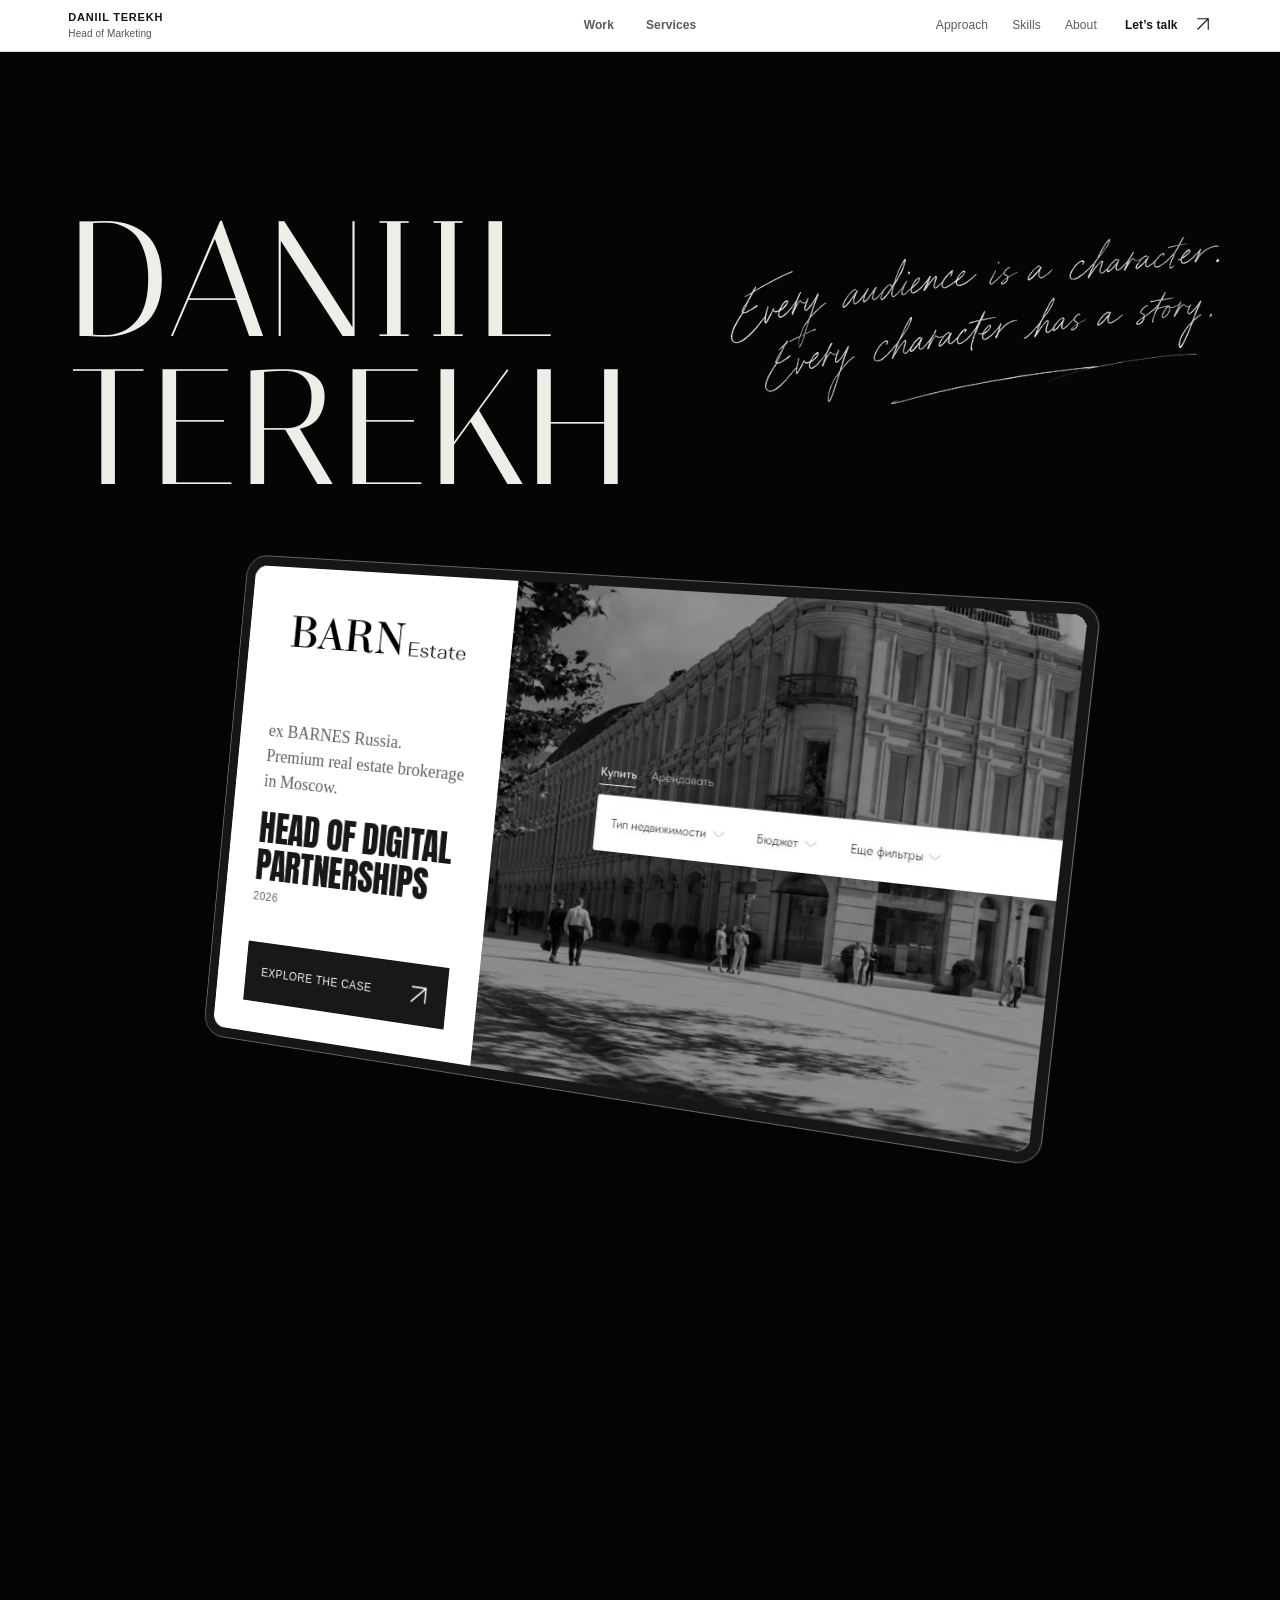
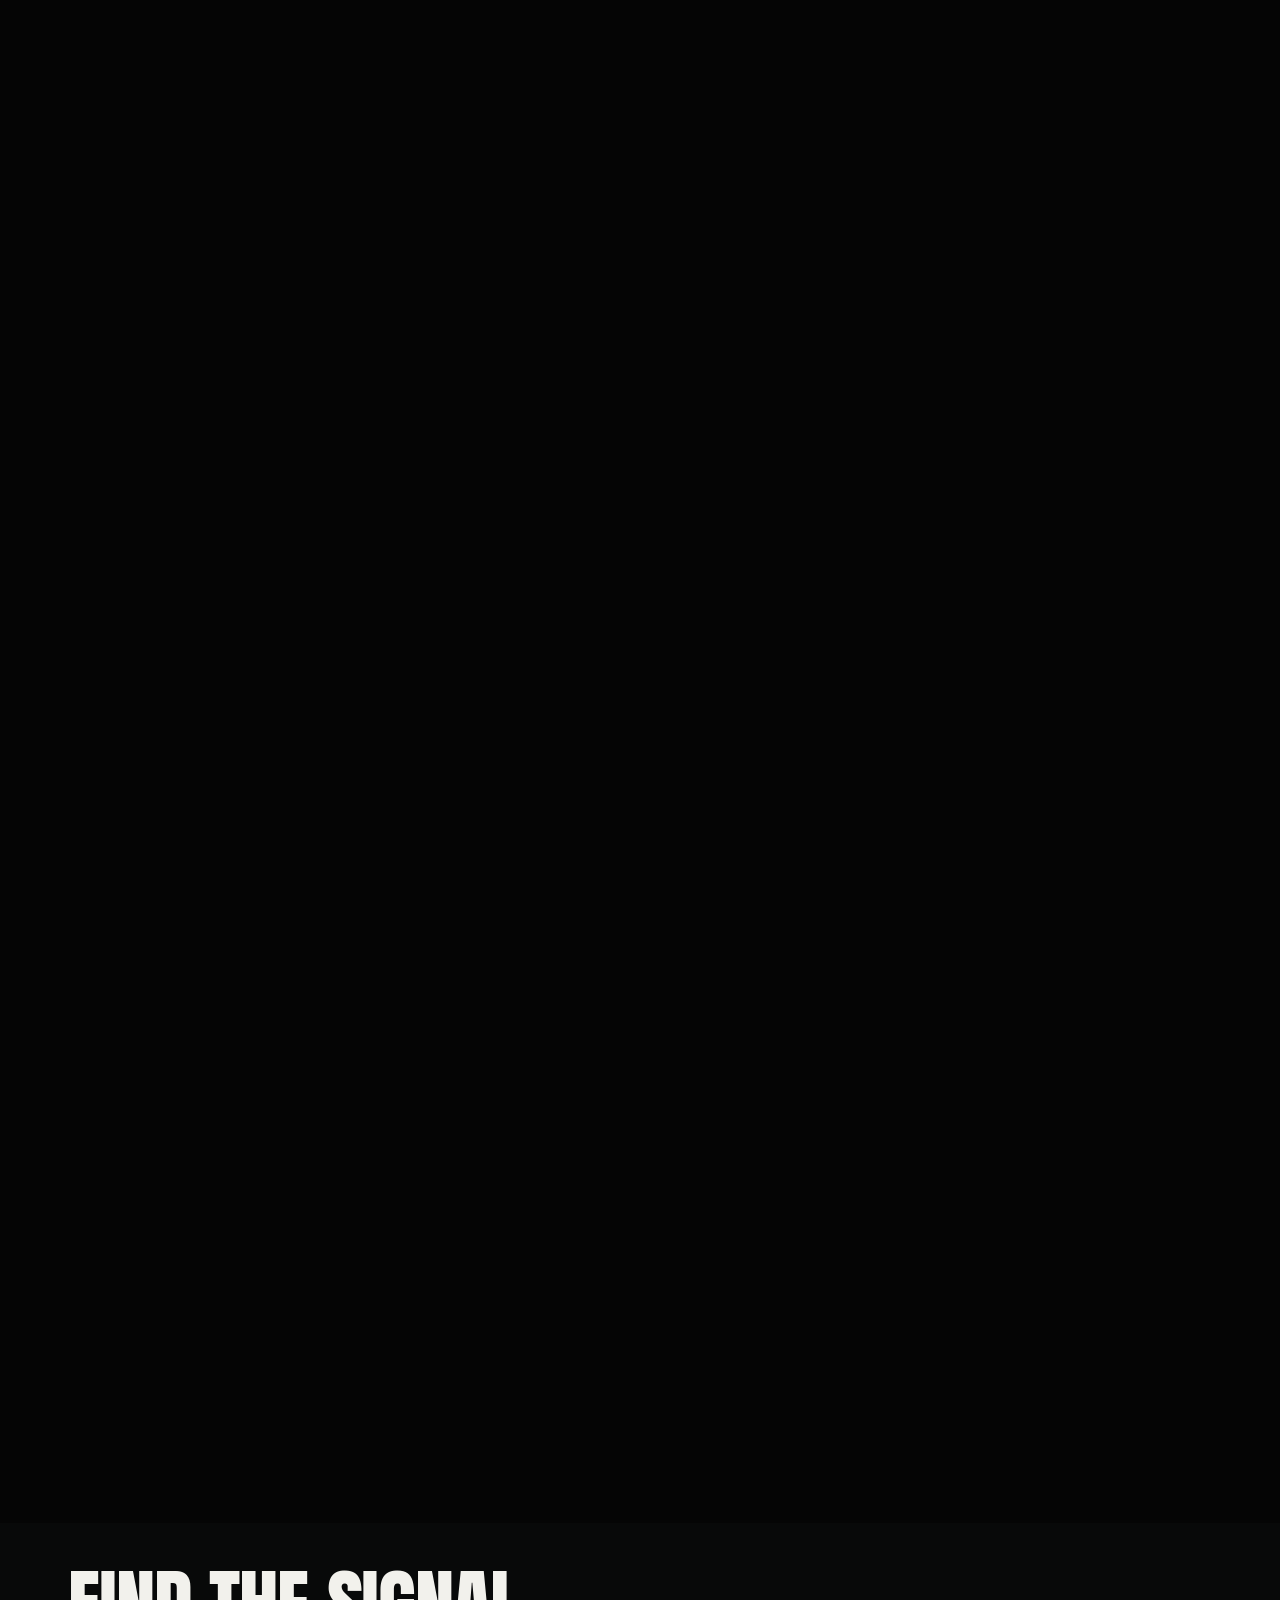
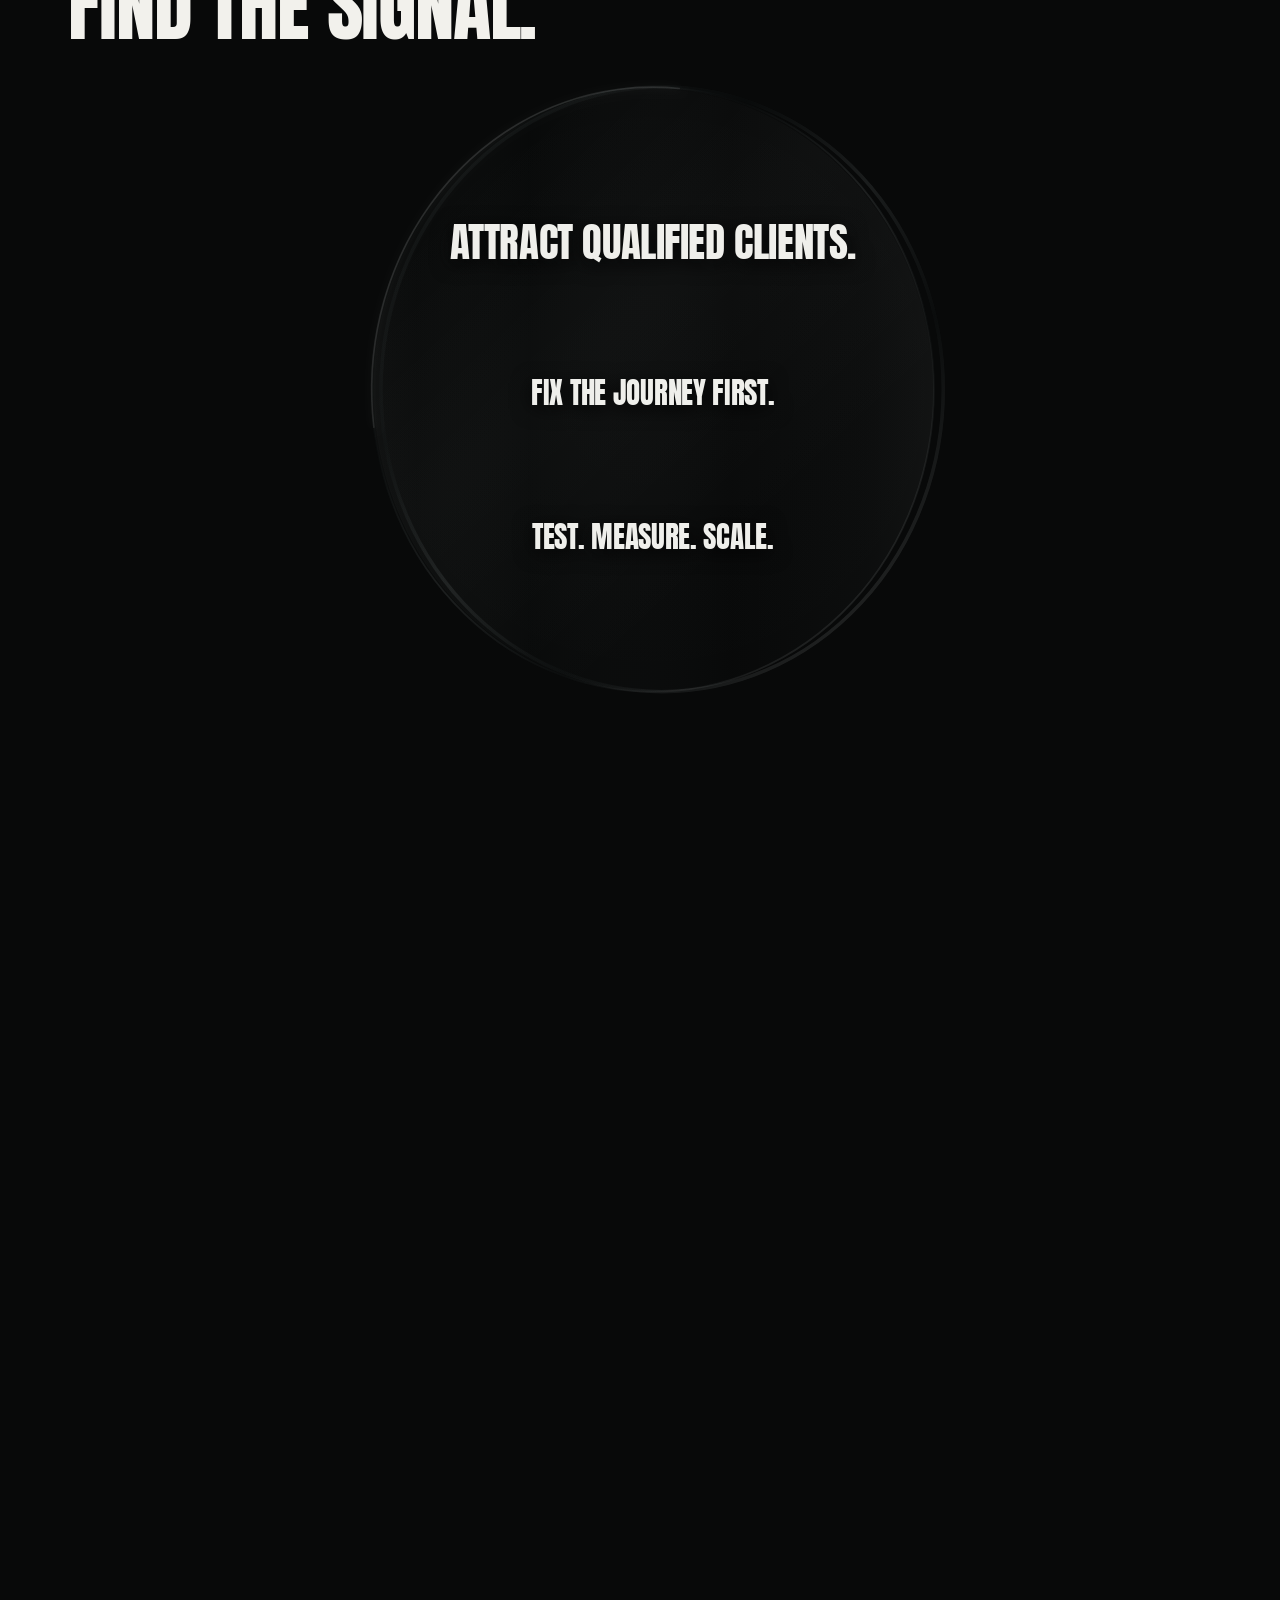
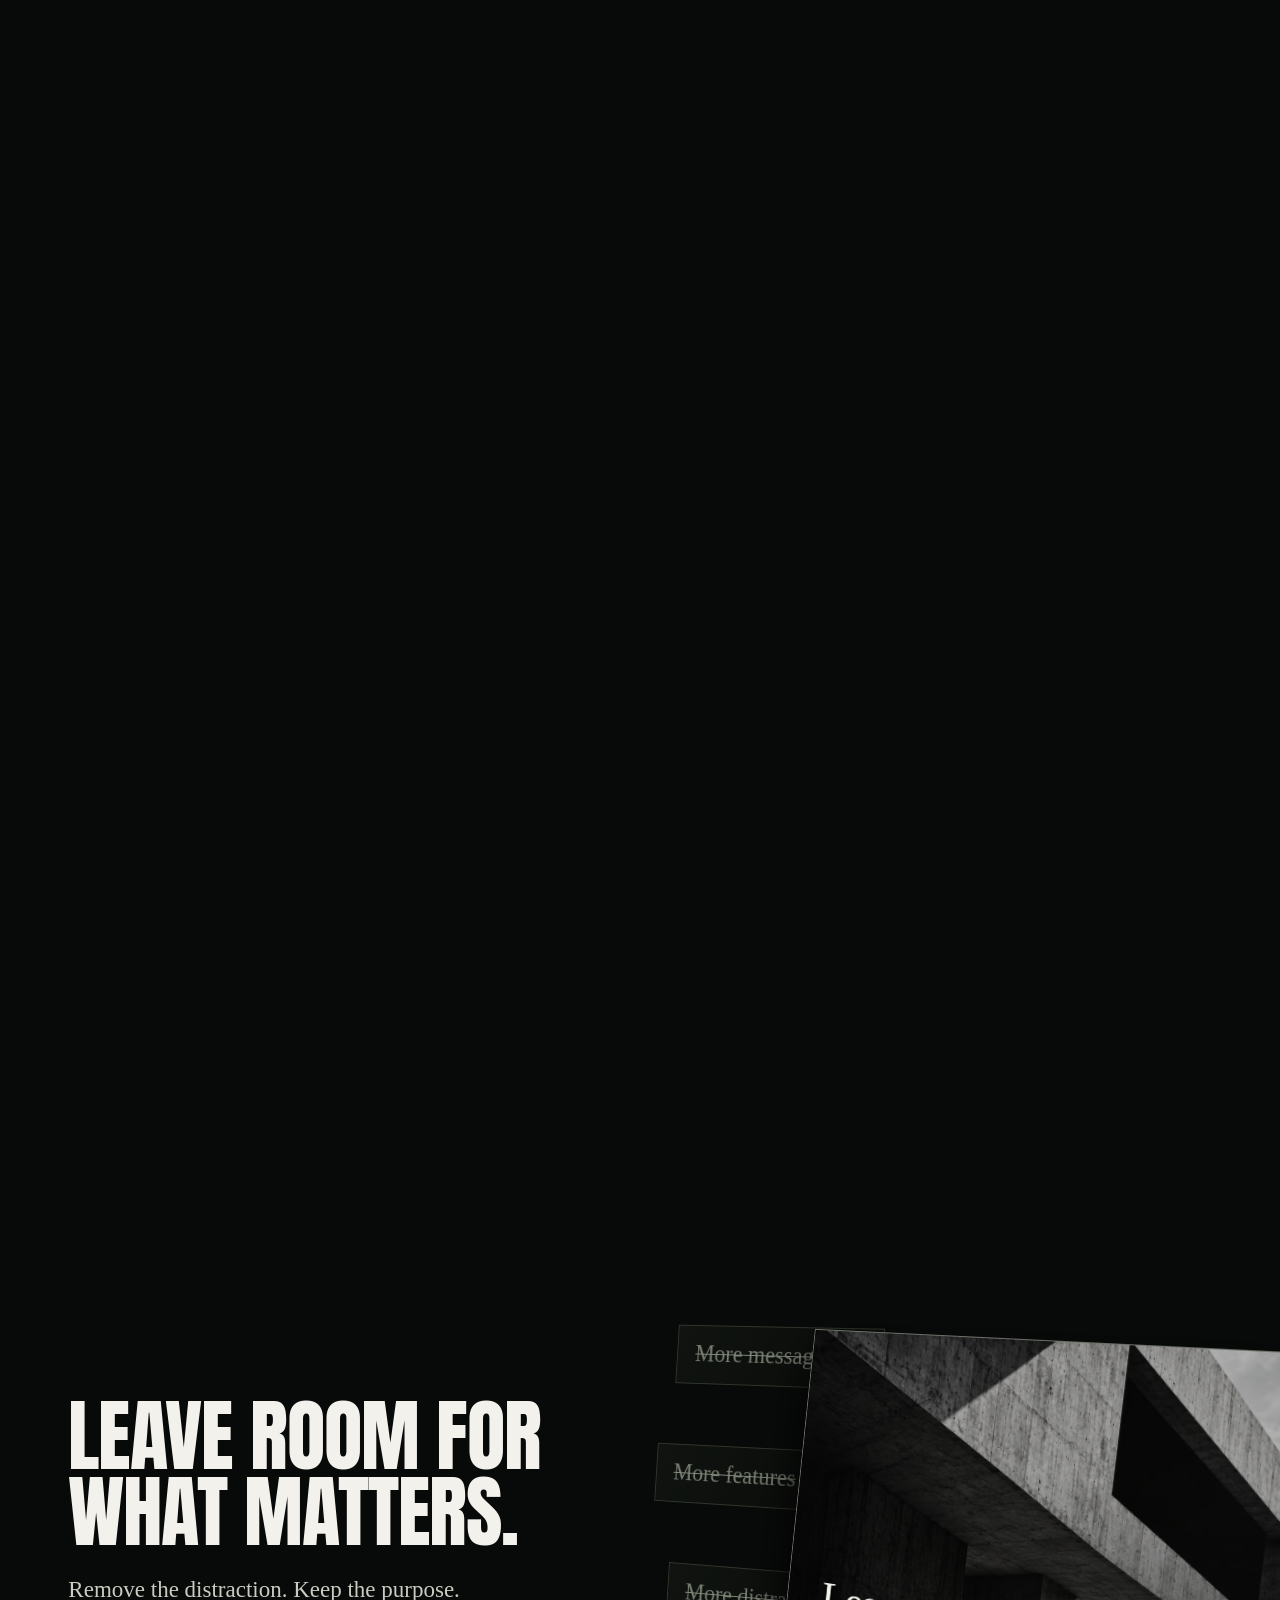
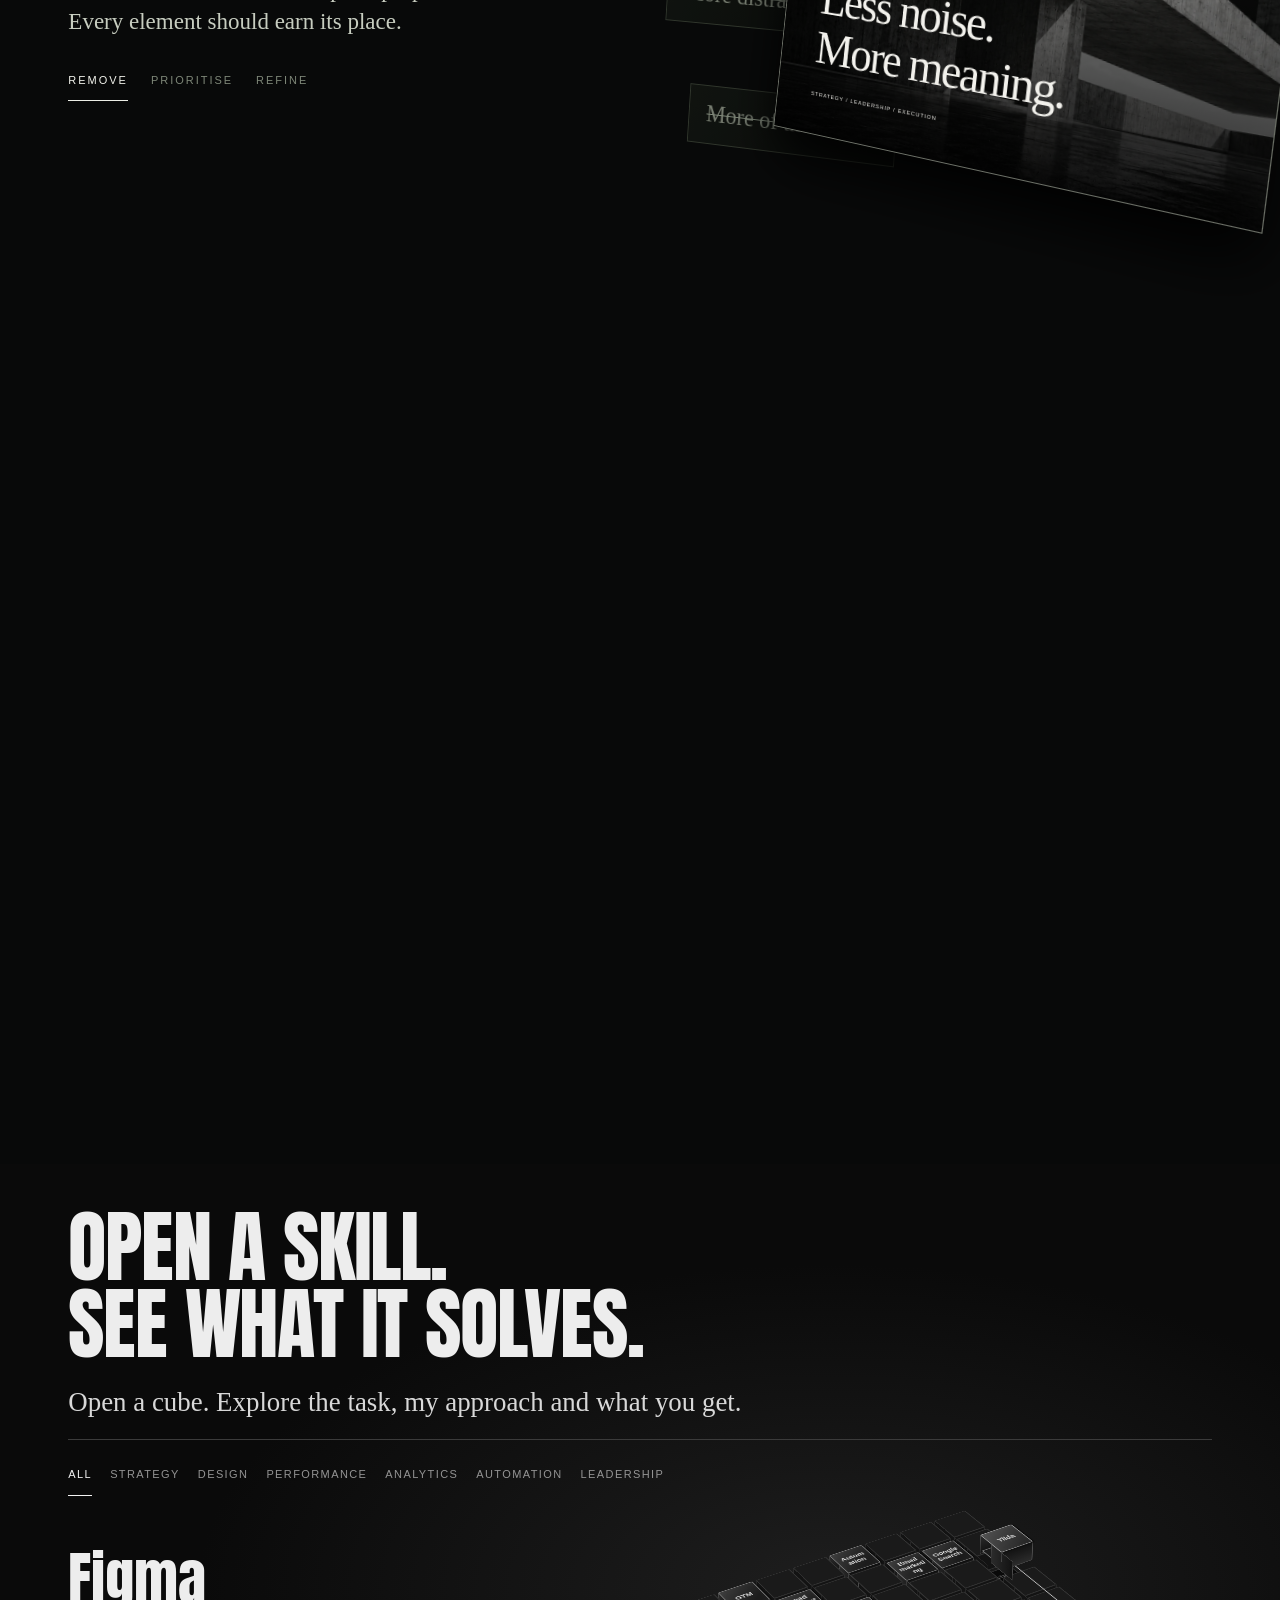
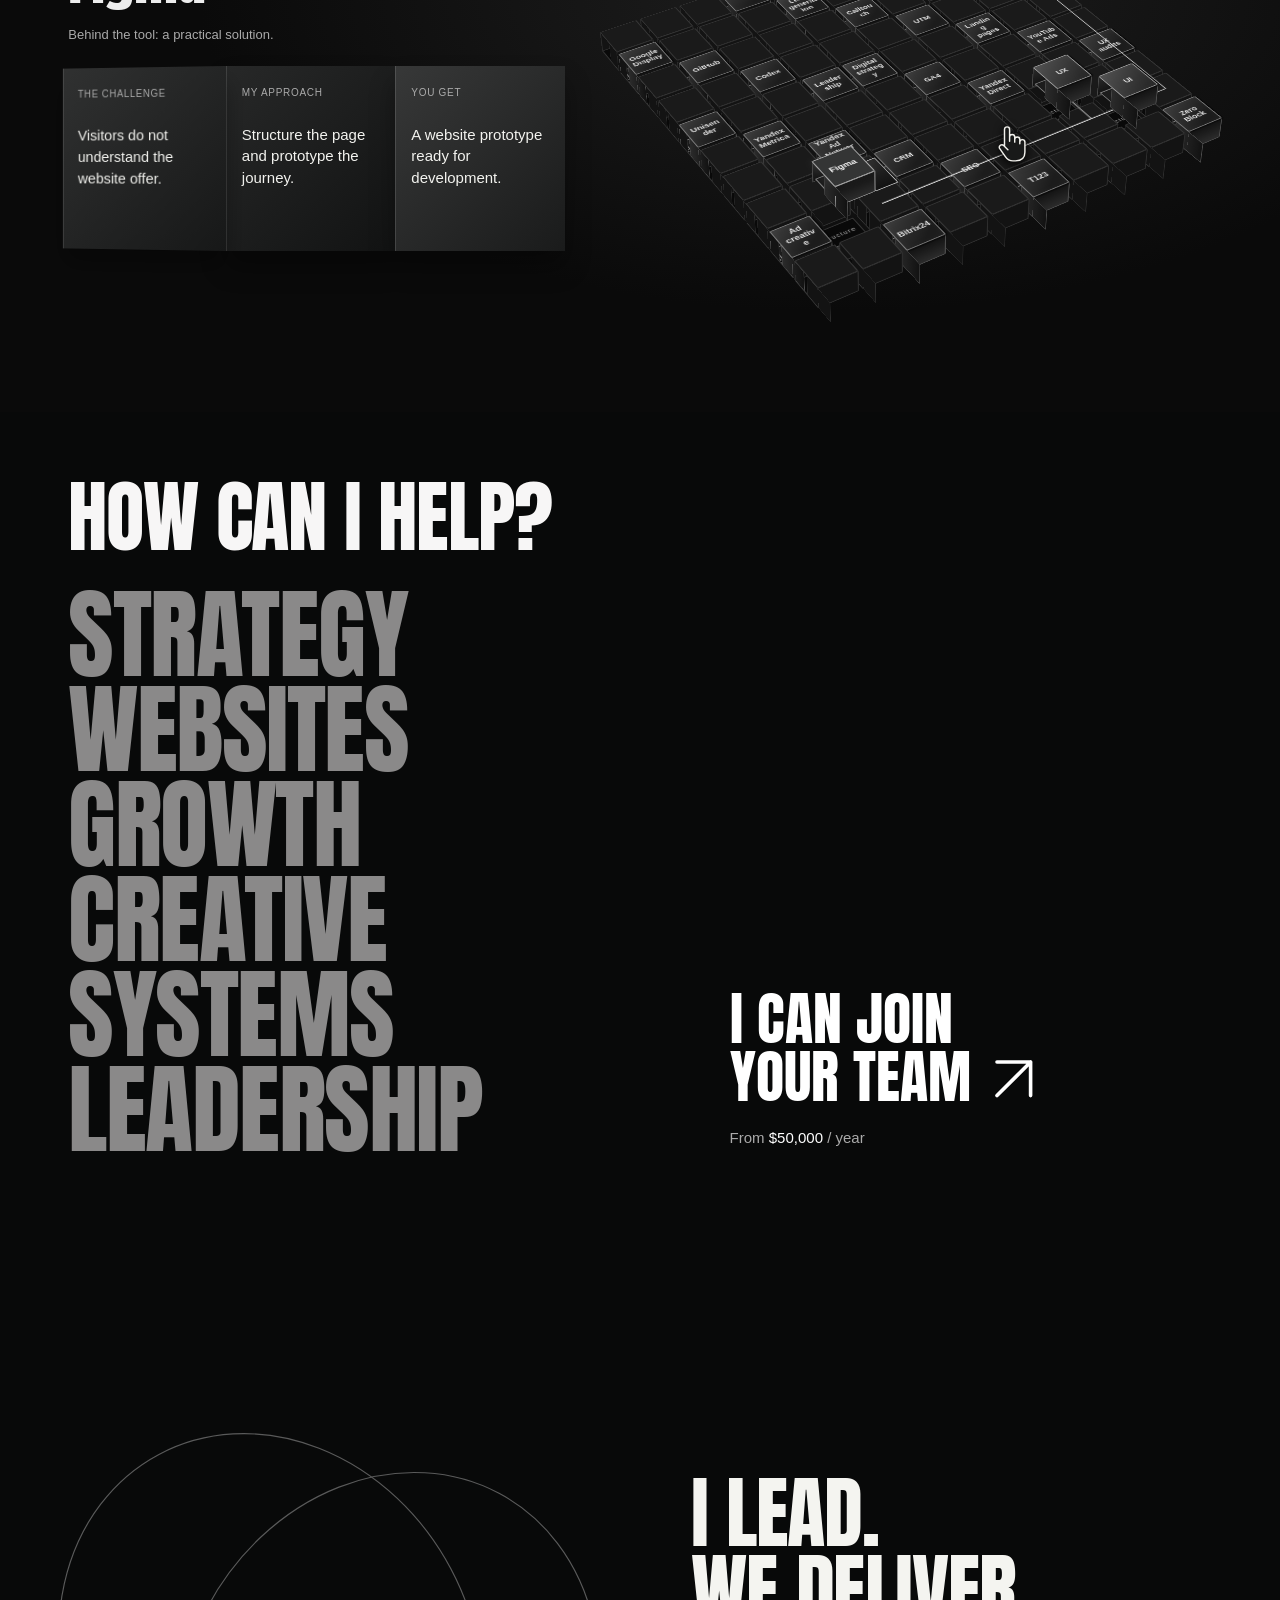
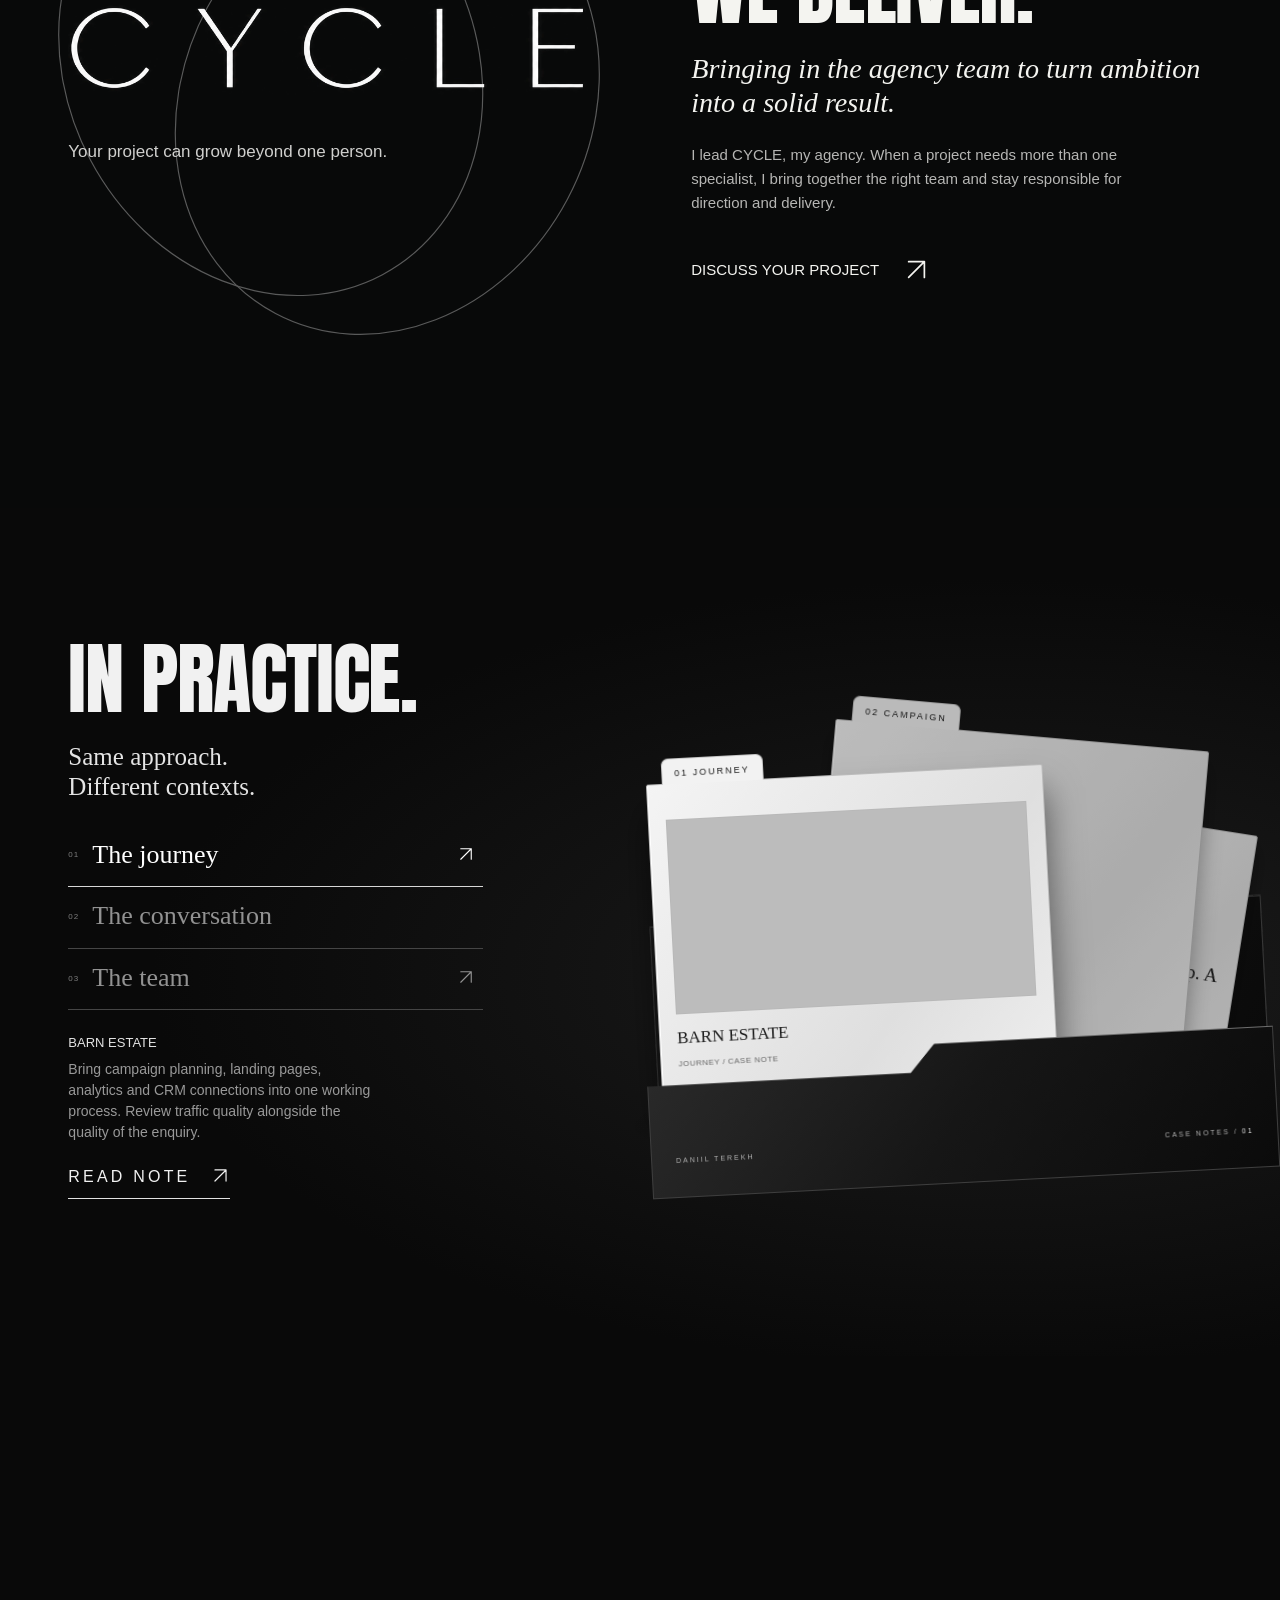
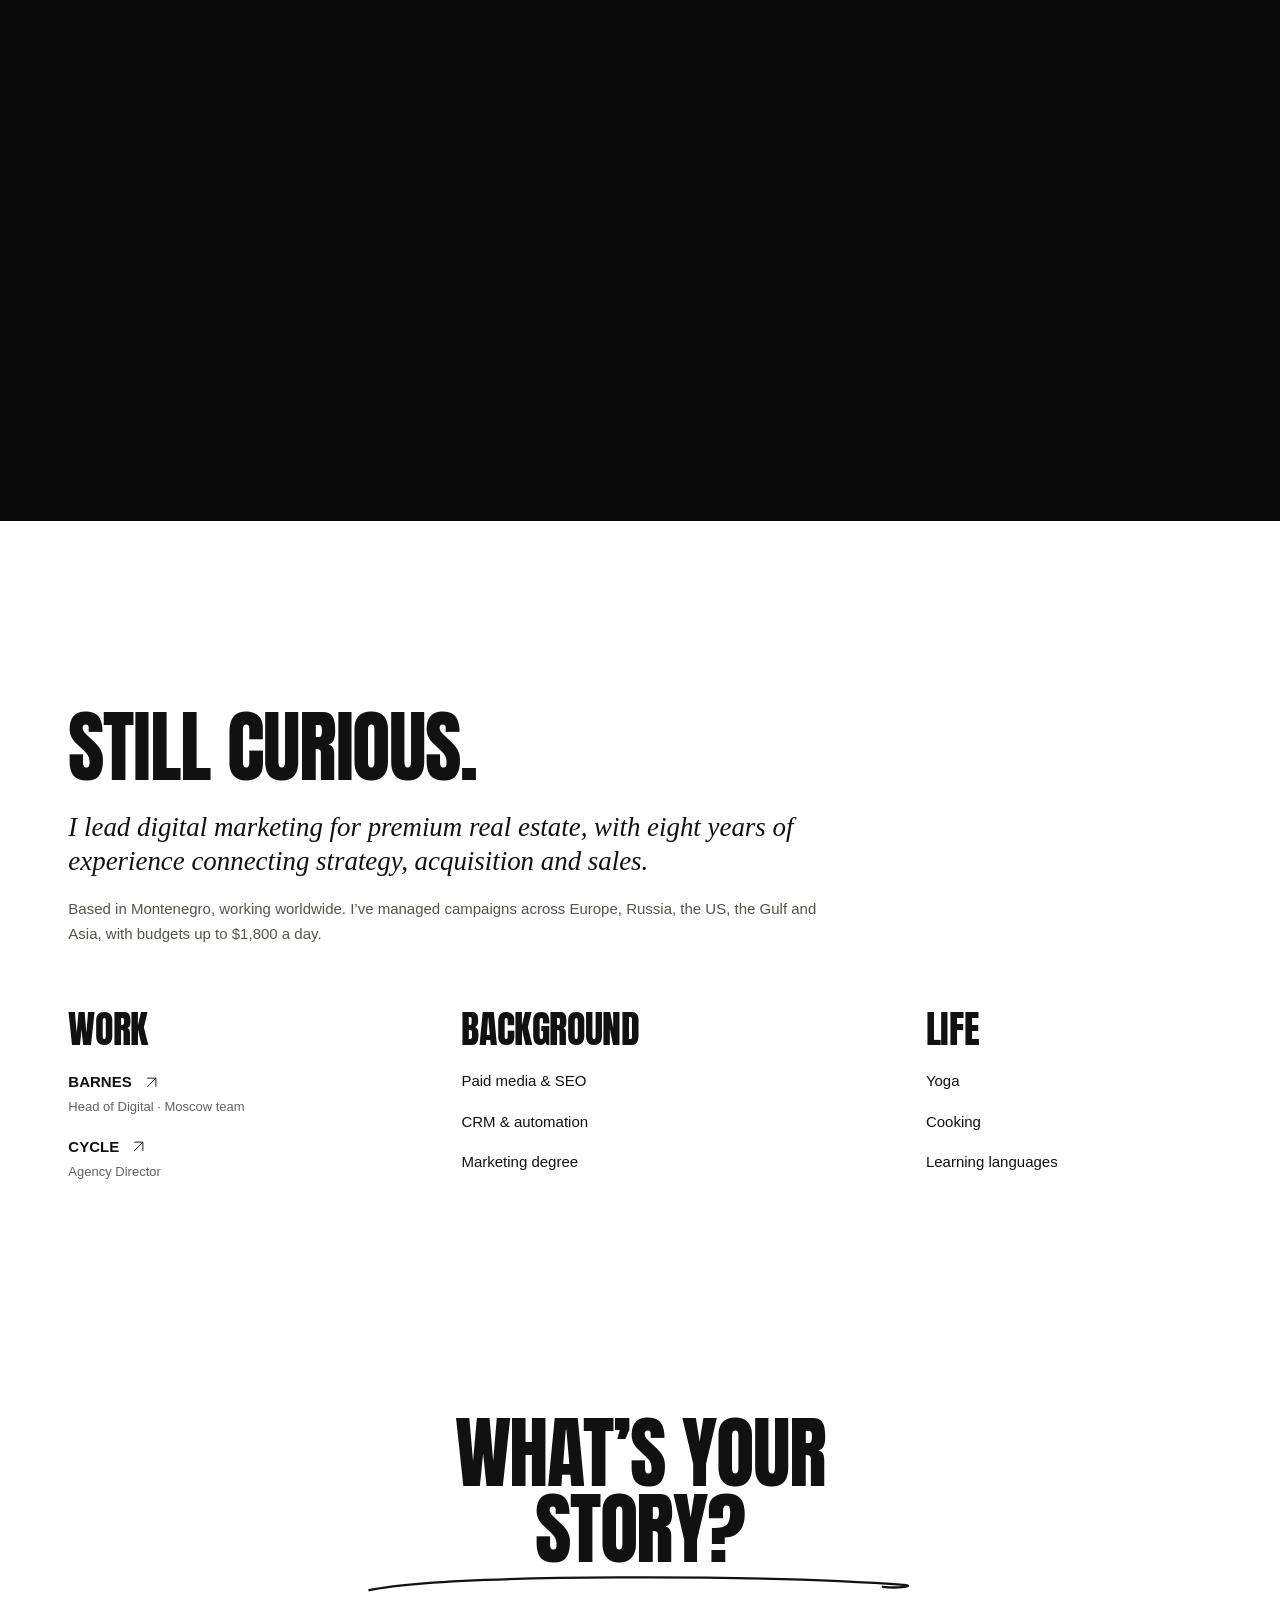
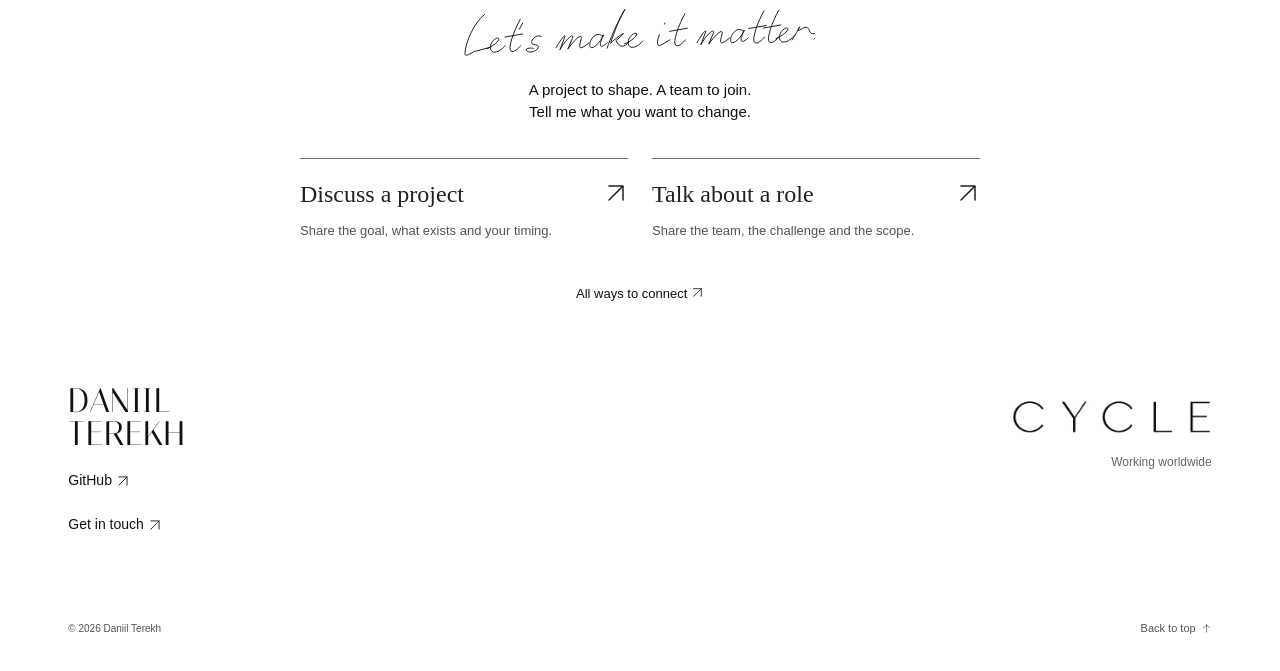
==== commit 0e6a9ce9: "Publish refreshed Setevie imagery" ====
--- a/index.html
+++ b/index.html
@@ -8,7 +8,7 @@
 <link rel="icon" type="image/webp" href="assets/76e3b5323863.webp">
 <link rel="preload" href="assets/Italiana-Regular.ttf" as="font" type="font/ttf" crossorigin>
 <title>Daniil Terekh — Creative &amp; Digital Direction</title>
-<meta content="Daniil Terekh. Digital direction, from strategy to launch. Websites, acquisition and connected systems. Project collaboration and digital leadership, based in Montenegro and working worldwide." name="description"><link href="styles/site.css?v=profile-contact-v68" rel="stylesheet"><link href="styles/refinements.css?v=profile-contact-v68" rel="stylesheet"><link href="styles/experience.css?v=profile-contact-v68" rel="stylesheet"><link href="styles/work-tablet.css?v=work-periods-v73" rel="stylesheet">
+<meta content="Daniil Terekh. Digital direction, from strategy to launch. Websites, acquisition and connected systems. Project collaboration and digital leadership, based in Montenegro and working worldwide." name="description"><link href="styles/site.css?v=profile-contact-v68" rel="stylesheet"><link href="styles/refinements.css?v=profile-contact-v68" rel="stylesheet"><link href="styles/experience.css?v=setevie-screen-v74" rel="stylesheet"><link href="styles/work-tablet.css?v=setevie-screen-v74" rel="stylesheet">
 <link rel="canonical" href="https://daniilterekh-prog.github.io/daniil-terekh-preview/">
 <meta property="og:type" content="website">
 <meta property="og:title" content="Daniil Terekh — Digital Direction">
@@ -315,5 +315,5 @@
 </section>
 <div class="connect-email-address"><a href="mailto:daniilterekh@gmail.com">daniilterekh@gmail.com</a><button id="copy-email" type="button" aria-label="Copy email address">Copy email</button></div><p id="copy-status" class="connect-copy-status" role="status"></p></div>
 </dialog>
-<script src="scripts/viewport.js?v=profile-contact-v68"></script><script src="scripts/experience-data.js?v=work-periods-v73"></script><script src="scripts/case-film.js?v=profile-contact-v68"></script><script src="scripts/work.js?v=work-periods-v73"></script><script src="scripts/lens-orbit.js?v=profile-contact-v68"></script><script src="scripts/thinking.js?v=profile-contact-v68"></script><script src="scripts/skills.js?v=svg-arrows-v70"></script><script src="scripts/services.js?v=profile-contact-v68"></script><script src="scripts/evidence.js?v=profile-contact-v68"></script><script src="scripts/navigation.js?v=profile-contact-v68"></script><script src="scripts/contact.js?v=contact-methods-v72"></script><script src="scripts/scroll-stops.js?v=profile-contact-v68"></script></body>
+<script src="scripts/viewport.js?v=profile-contact-v68"></script><script src="scripts/experience-data.js?v=setevie-screen-v74"></script><script src="scripts/case-film.js?v=profile-contact-v68"></script><script src="scripts/work.js?v=work-periods-v73"></script><script src="scripts/lens-orbit.js?v=profile-contact-v68"></script><script src="scripts/thinking.js?v=profile-contact-v68"></script><script src="scripts/skills.js?v=svg-arrows-v70"></script><script src="scripts/services.js?v=profile-contact-v68"></script><script src="scripts/evidence.js?v=profile-contact-v68"></script><script src="scripts/navigation.js?v=profile-contact-v68"></script><script src="scripts/contact.js?v=contact-methods-v72"></script><script src="scripts/scroll-stops.js?v=profile-contact-v68"></script></body>
 </html>
--- a/styles/experience.css
+++ b/styles/experience.css
@@ -9,6 +9,8 @@
 .archive-group{margin:0 0 85px}.archive-group>h2{font:400 30px/1.2 Georgia,serif;margin:0 0 28px;letter-spacing:-.03em}.archive-grid{display:grid;grid-template-columns:repeat(2,minmax(0,1fr));gap:48px 32px}
 .archive-card{display:block;min-width:0}.archive-card-visual{position:relative;background:#1b1b1b;overflow:hidden;aspect-ratio:1.6}.archive-card-visual img{display:block;width:100%;height:100%;object-fit:cover;transition:transform .65s cubic-bezier(.2,.7,.2,1)}.archive-card:hover img{transform:scale(1.035)}
 .archive-card-visual>.case-arrow{position:absolute;right:20px;bottom:20px;width:44px;height:44px;display:grid;place-items:center;background:#eee;color:#111;border-radius:50%;transition:transform .25s}.case-arrow .ui-arrow{width:20px;height:20px}.archive-card:hover .case-arrow{transform:rotate(45deg)}
+.archive-card-visual img[src$="setevie-hero-v74.jpg"]{object-fit:contain;background:#303030}
+.detail-screen #detailImage[src$="setevie-hero-v74.jpg"]{height:auto;aspect-ratio:auto;object-fit:contain;background:#303030}
 .archive-card-copy{padding:22px 0 0;display:grid;grid-template-columns:1fr auto;gap:12px 20px}.archive-card-copy h3{font:700 clamp(28px,3.2vw,48px)/1 ThinkingNarrow,Impact,sans-serif;margin:0;letter-spacing:-.01em}.archive-card-copy .archive-card-sector{font-size:10px;line-height:1.4;color:#aaa;align-self:center;text-align:right;max-width:150px;text-transform:uppercase;letter-spacing:.06em}.archive-card-copy p{grid-column:1/-1;font-size:14px;line-height:1.6;color:#b8b8b8;margin:0;max-width:560px}.archive-card-role{grid-column:1/-1;font-size:11px;color:#909090;line-height:1.5}
 .archive-card:first-child{grid-column:1/-1;display:grid;grid-template-columns:minmax(0,1.5fr) minmax(230px,1fr);align-items:center;gap:48px}.archive-card:first-child .archive-card-copy{display:flex;flex-direction:column;align-items:start;padding:0}.archive-card:first-child .archive-card-copy h3{font-size:clamp(42px,6vw,84px)}.archive-card:first-child .archive-card-sector{text-align:left;max-width:none;order:-1;margin-bottom:10px}.archive-card:first-child .archive-card-copy p{font:21px/1.5 Georgia,serif;margin:8px 0 14px}
 .experience-rows{display:grid;gap:12px}.experience-row{display:grid;grid-template-columns:minmax(0,1.1fr) minmax(0,1fr) 44px;align-items:center;gap:35px;padding:30px 32px;background:#171818;transition:background .2s}.experience-row:hover{background:#232424}.experience-row h3{font:700 clamp(27px,3vw,44px)/1.05 ThinkingNarrow,Impact,sans-serif;margin:0 0 10px}.experience-row-role{font-size:12px;line-height:1.5;color:#aaa}.experience-row p{margin:0;color:#b5b5b5;font-size:14px;line-height:1.65}.experience-row .ui-arrow{width:24px;height:24px;justify-self:end}
--- a/styles/work-tablet.css
+++ b/styles/work-tablet.css
@@ -57,8 +57,8 @@
 }
 @media(prefers-reduced-motion:reduce){#work .story-company-case,#work .story-controls button,#work .work-archive-link{transition:none}}
 
-/* Crop the Setevie homepage header out of the right-hand image. */
-.site.ref-mode #work .story-company-website img[src$="setevie-spread.png"]{height:118%;transform:translateY(-15.254237%);object-position:left top}
+/* Dedicated source-site architectural capture keeps the tablet visual uncluttered. */
+.site.ref-mode #work .story-company-website img[src$="setevie-architecture-v74.jpg"]{object-position:center center}
 
 /* Reuse the approved CYCLE wordmark on the white information panel. */
 .site.ref-mode #work .story-company-logo[src$="cycle-logo.svg"]{filter:invert(1)}
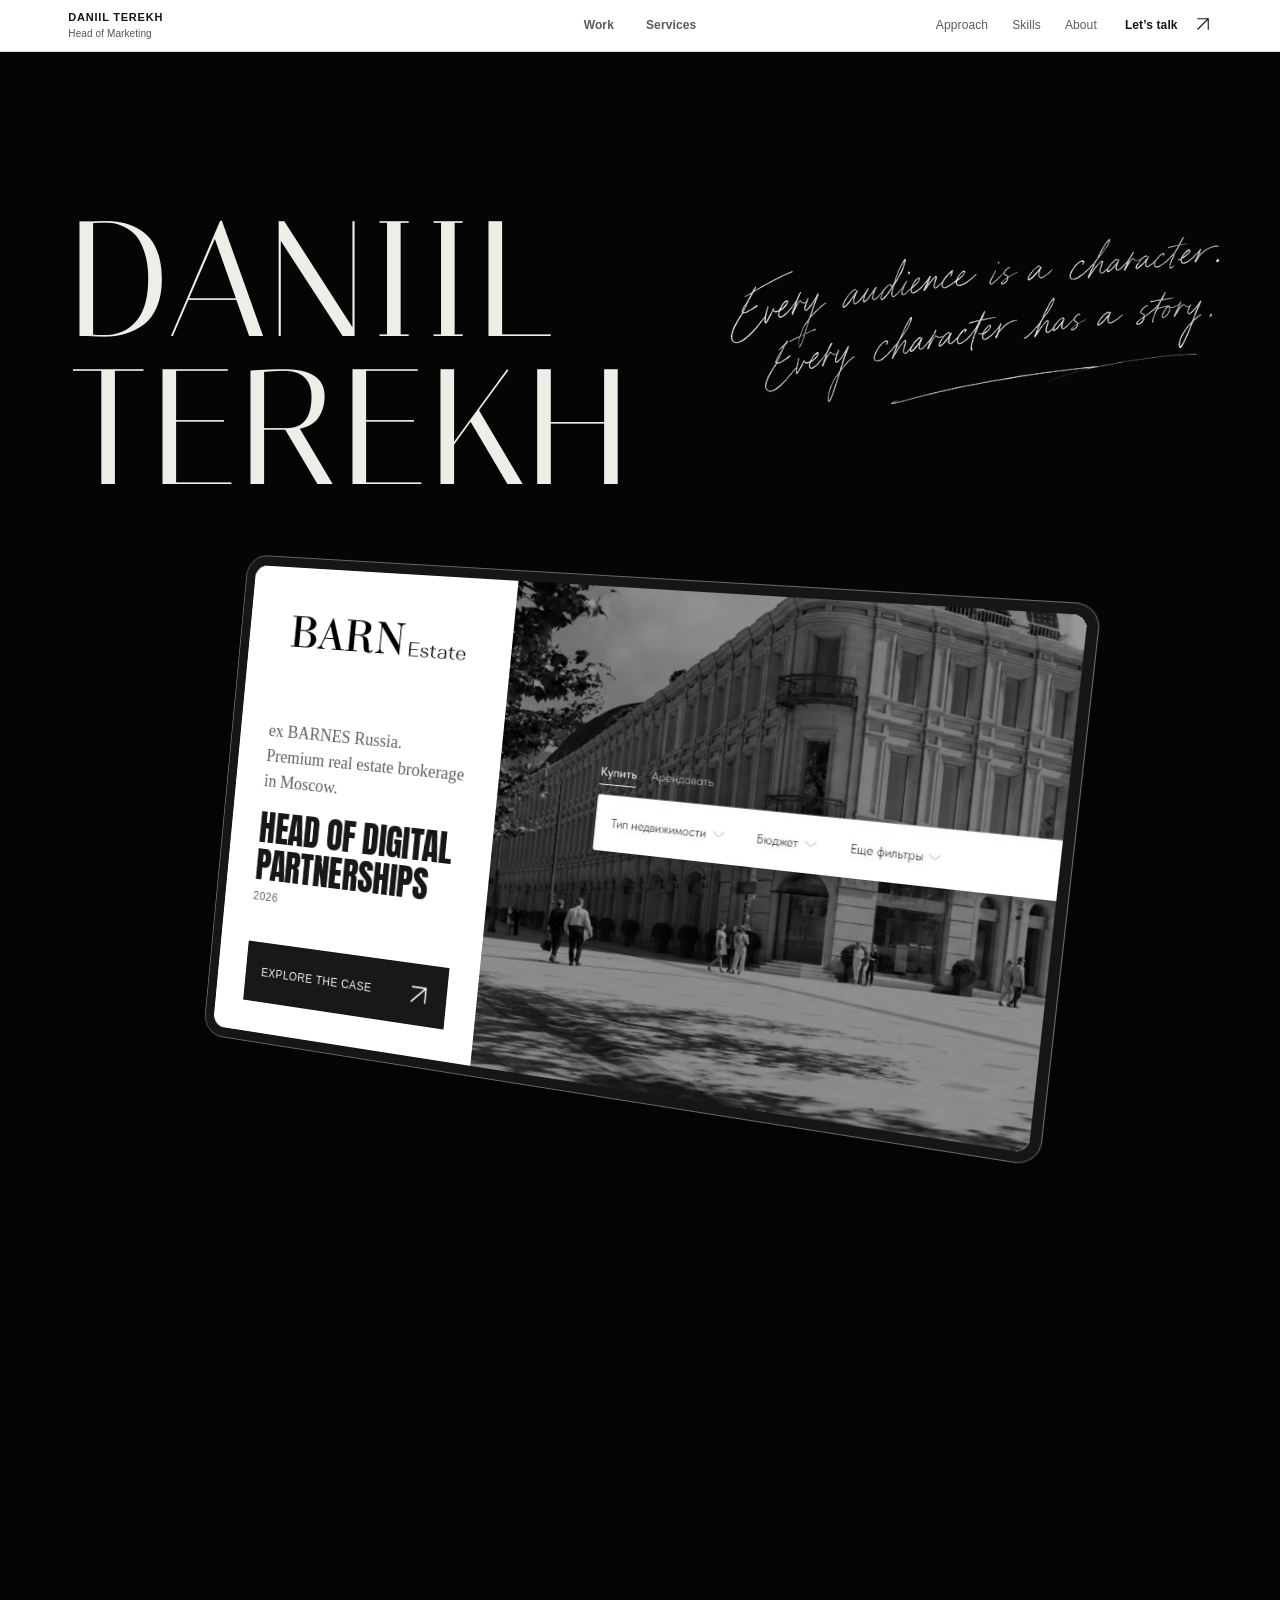
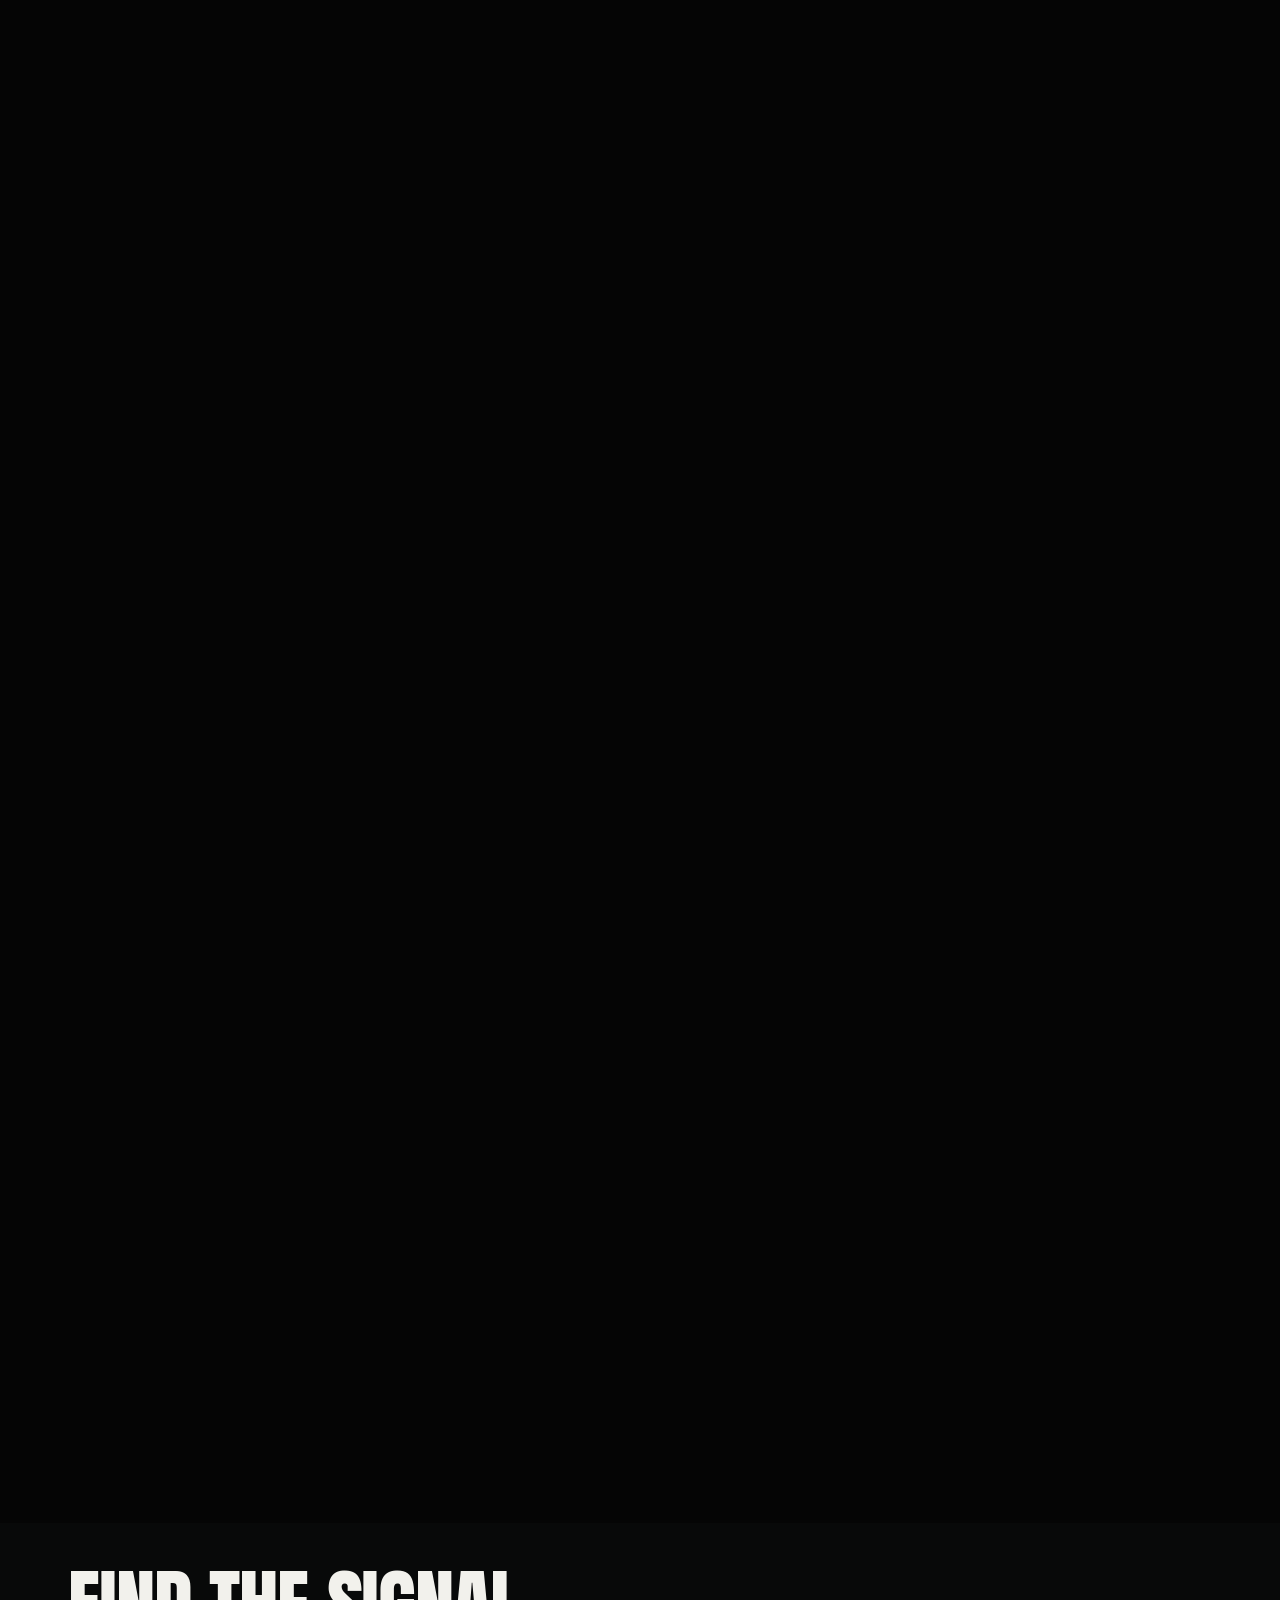
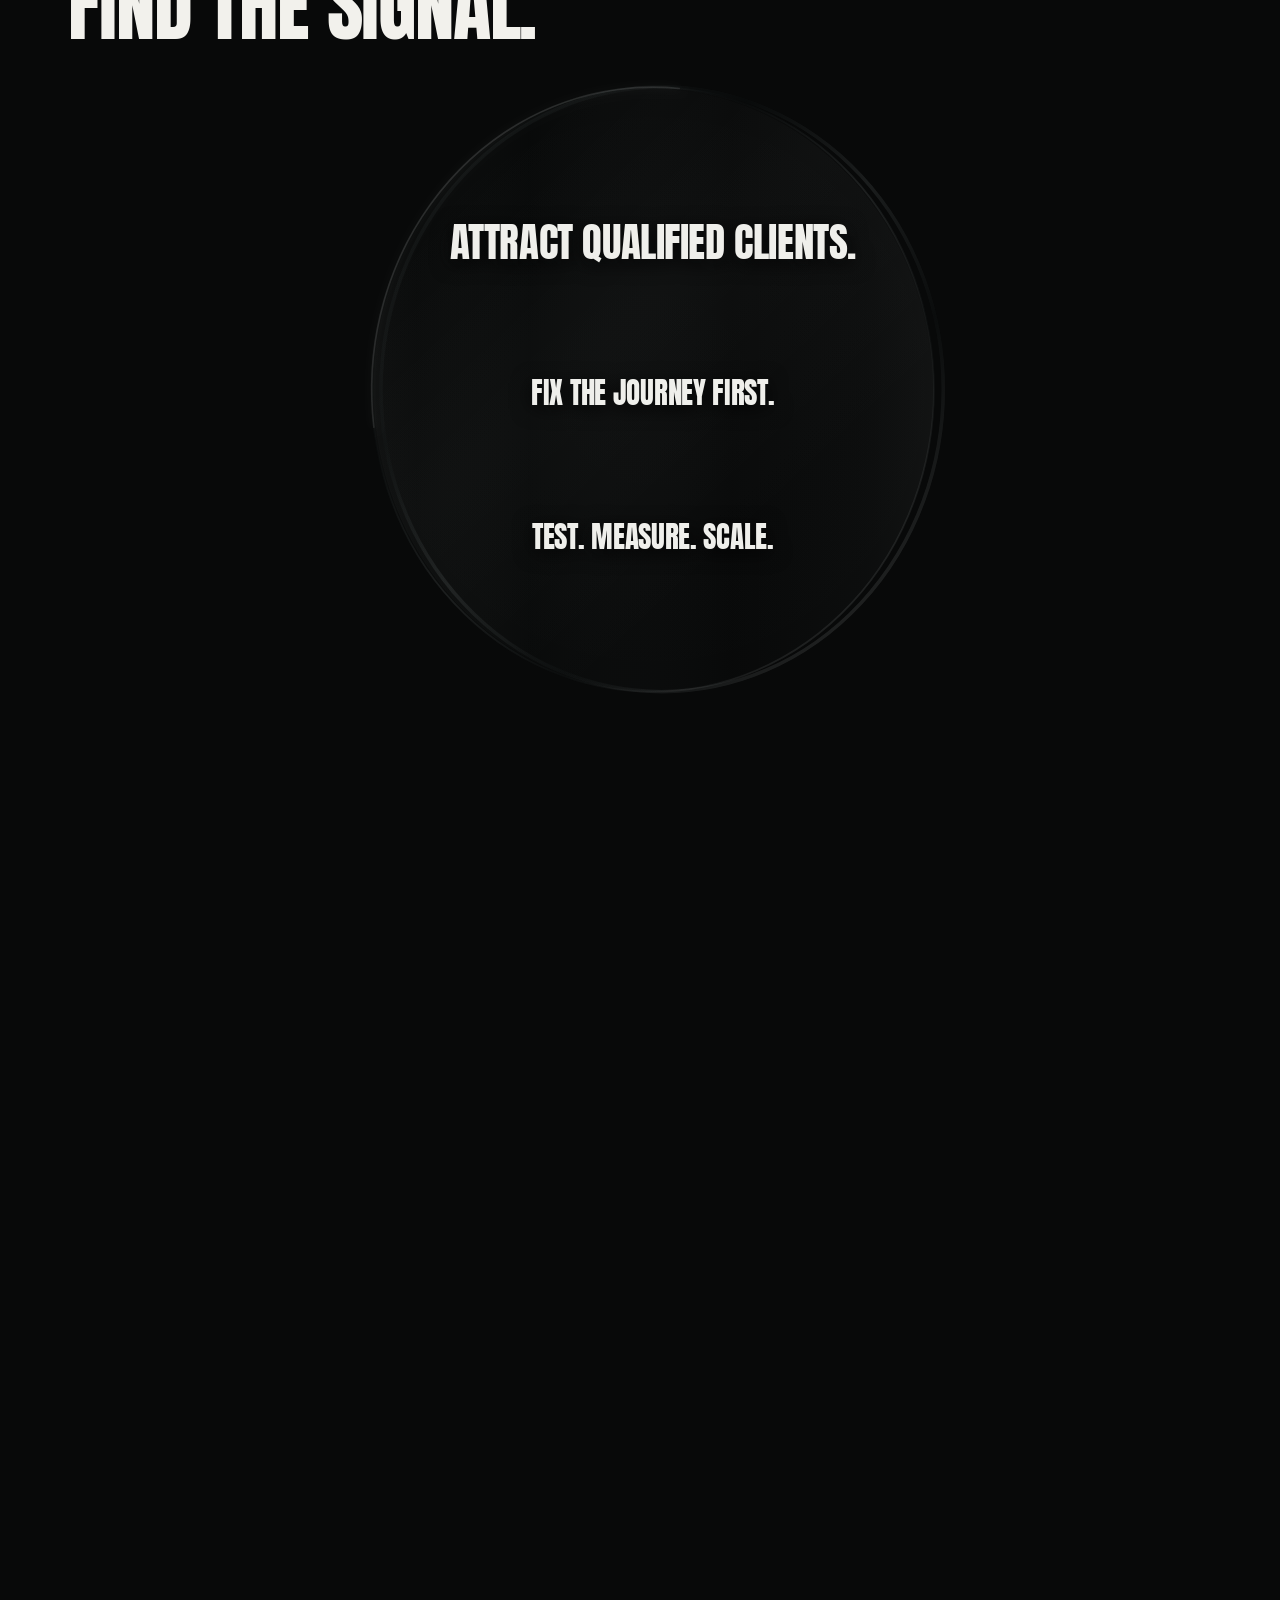
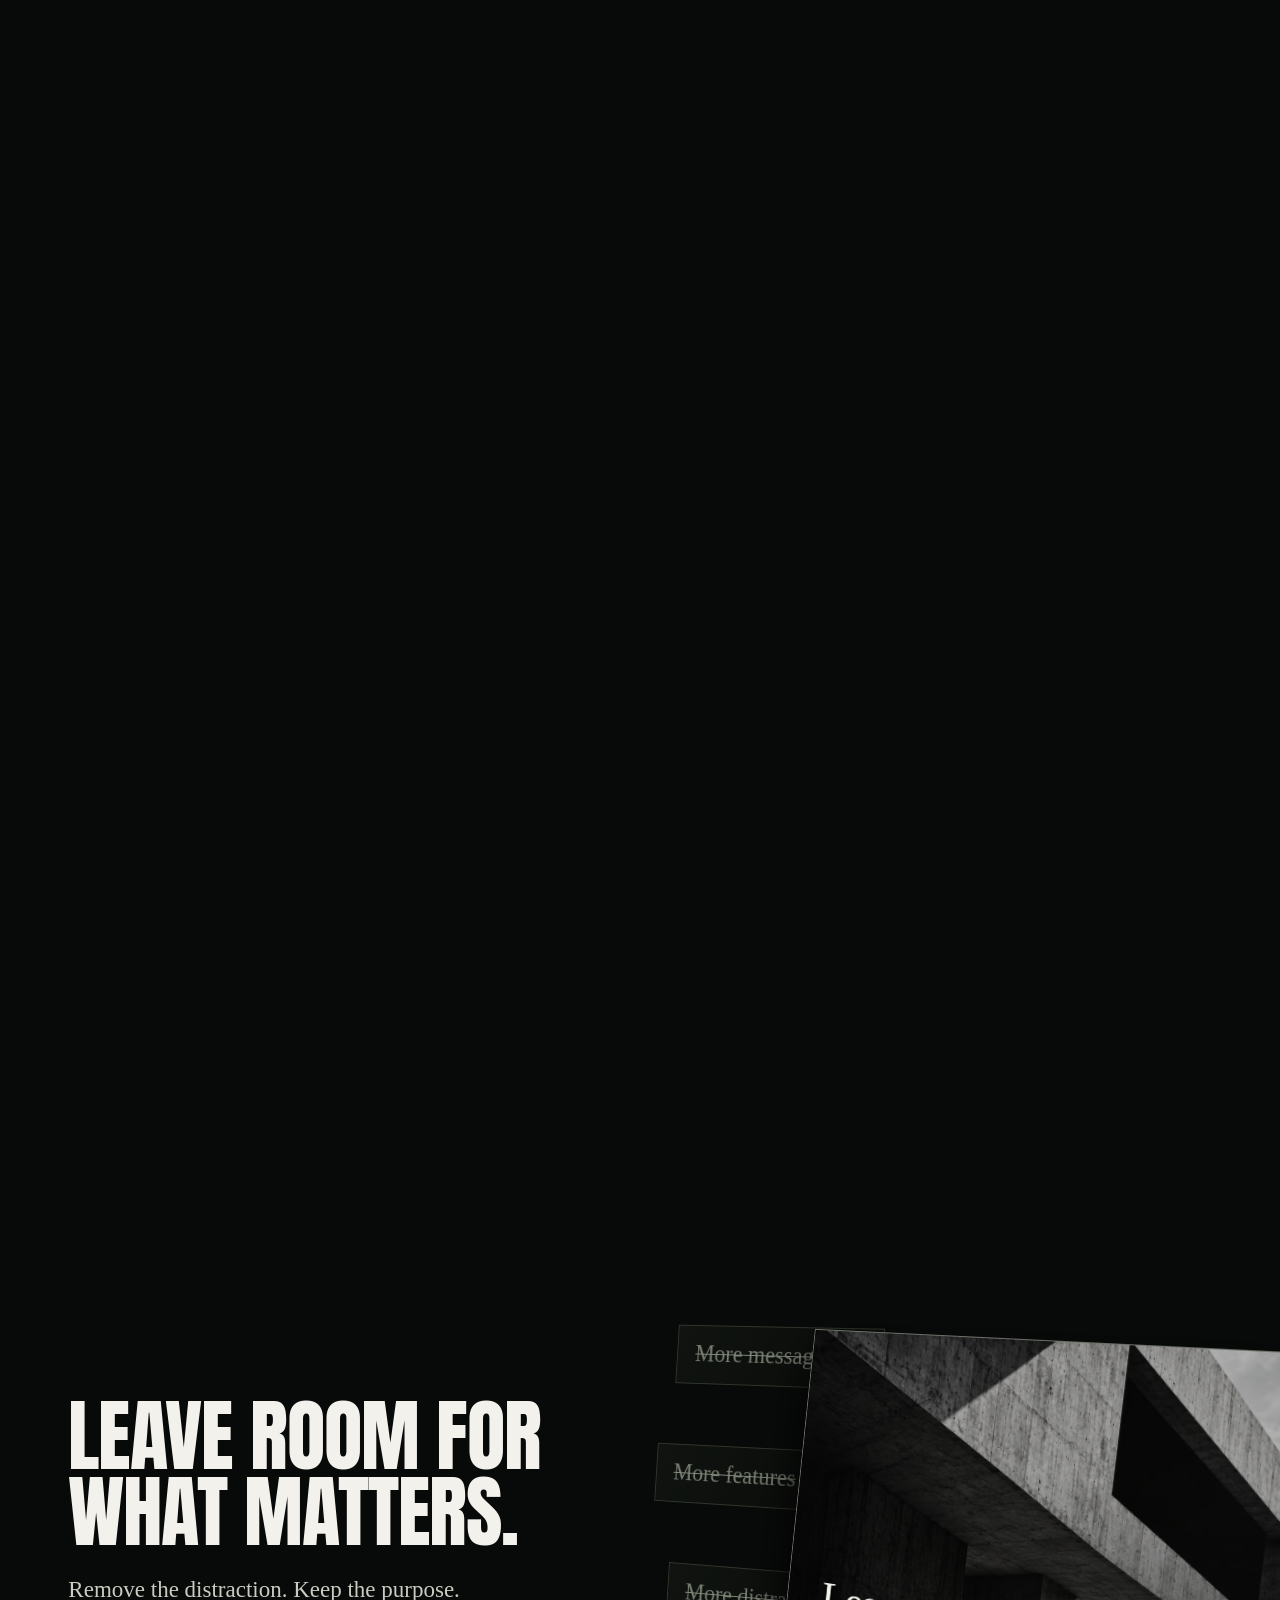
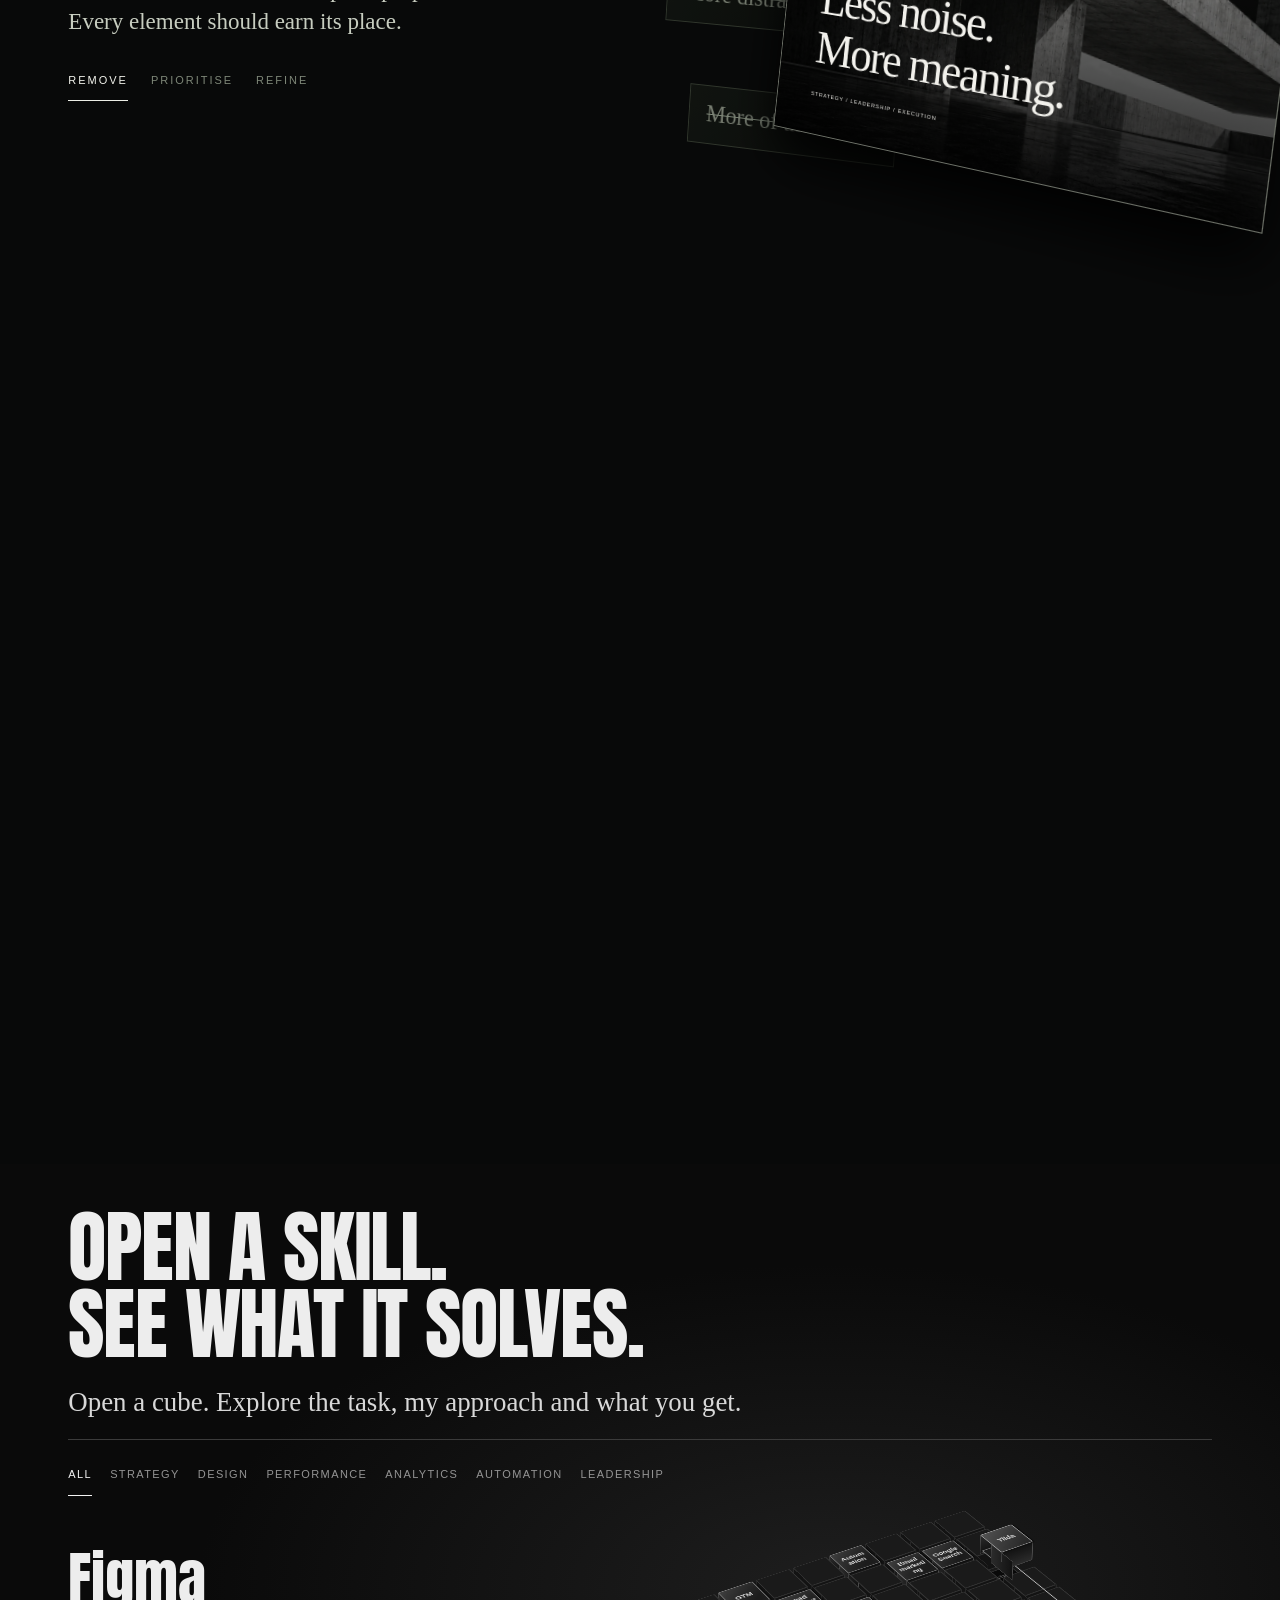
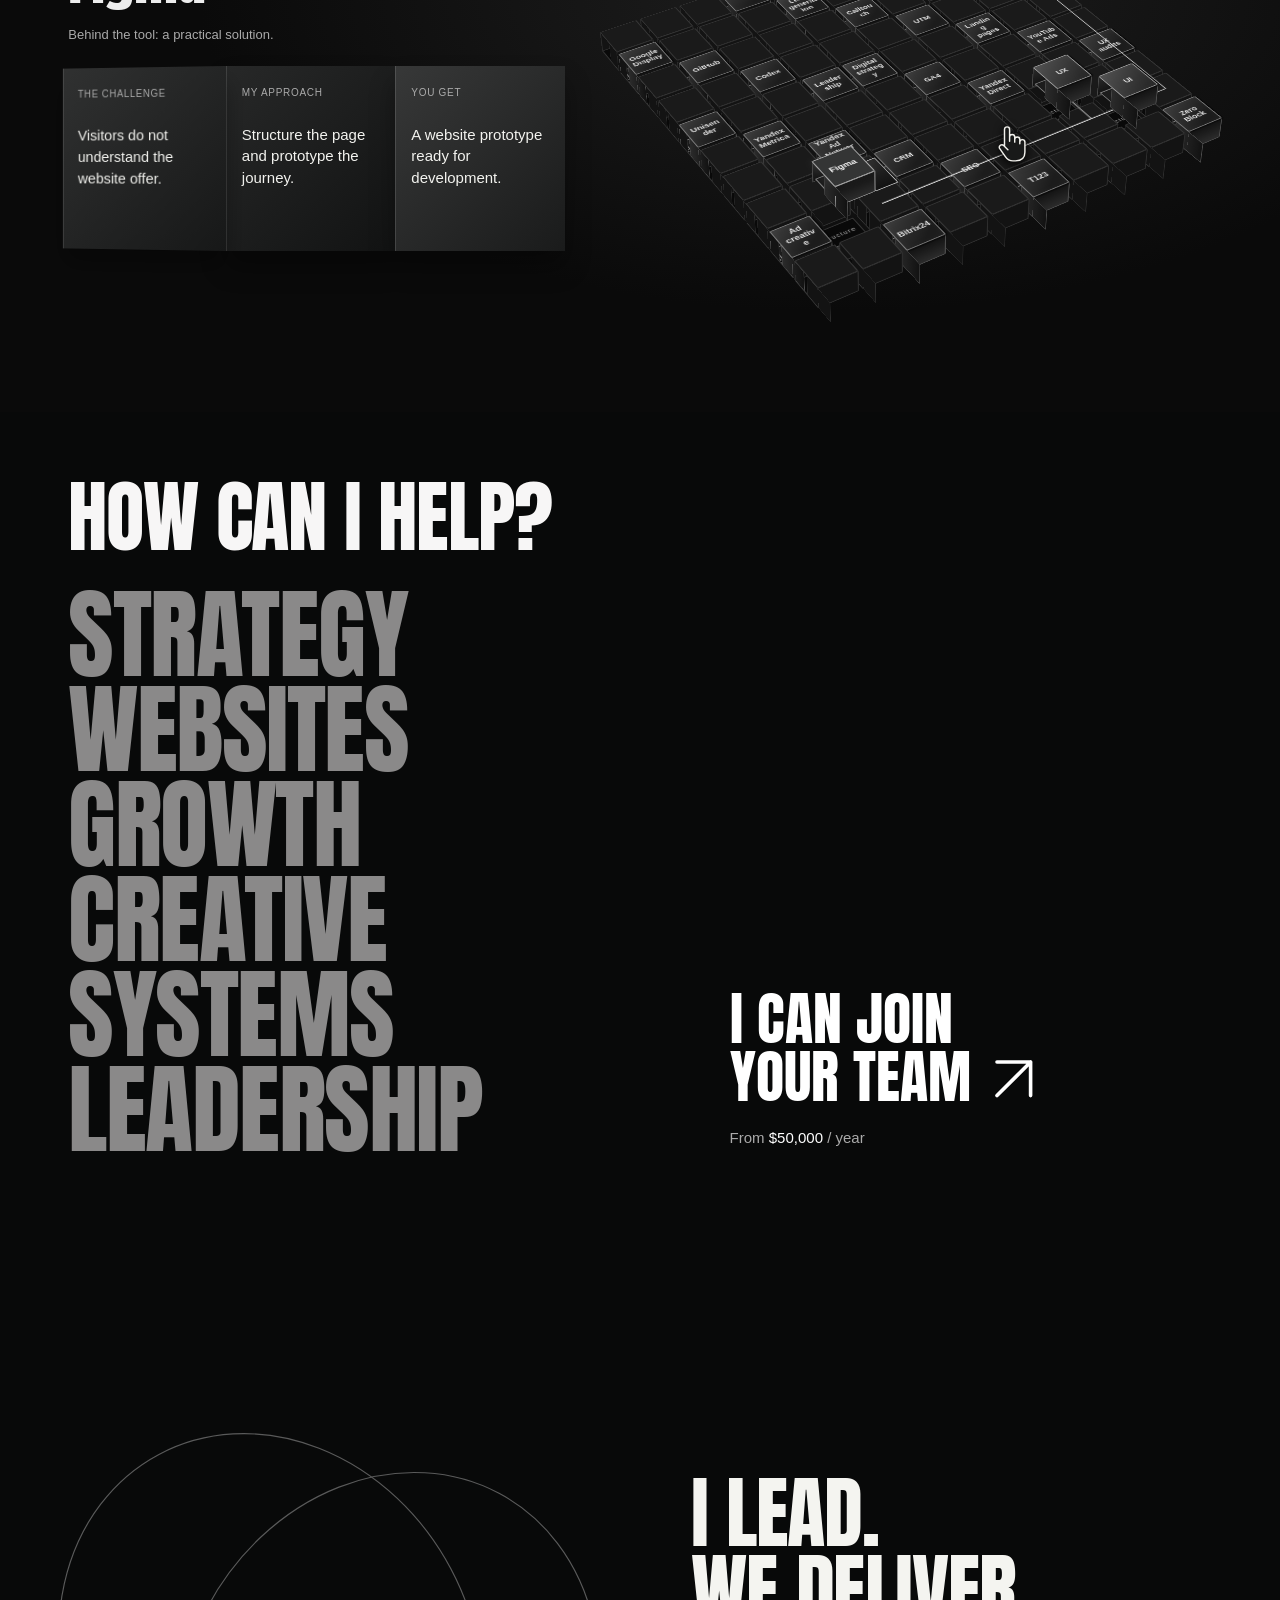
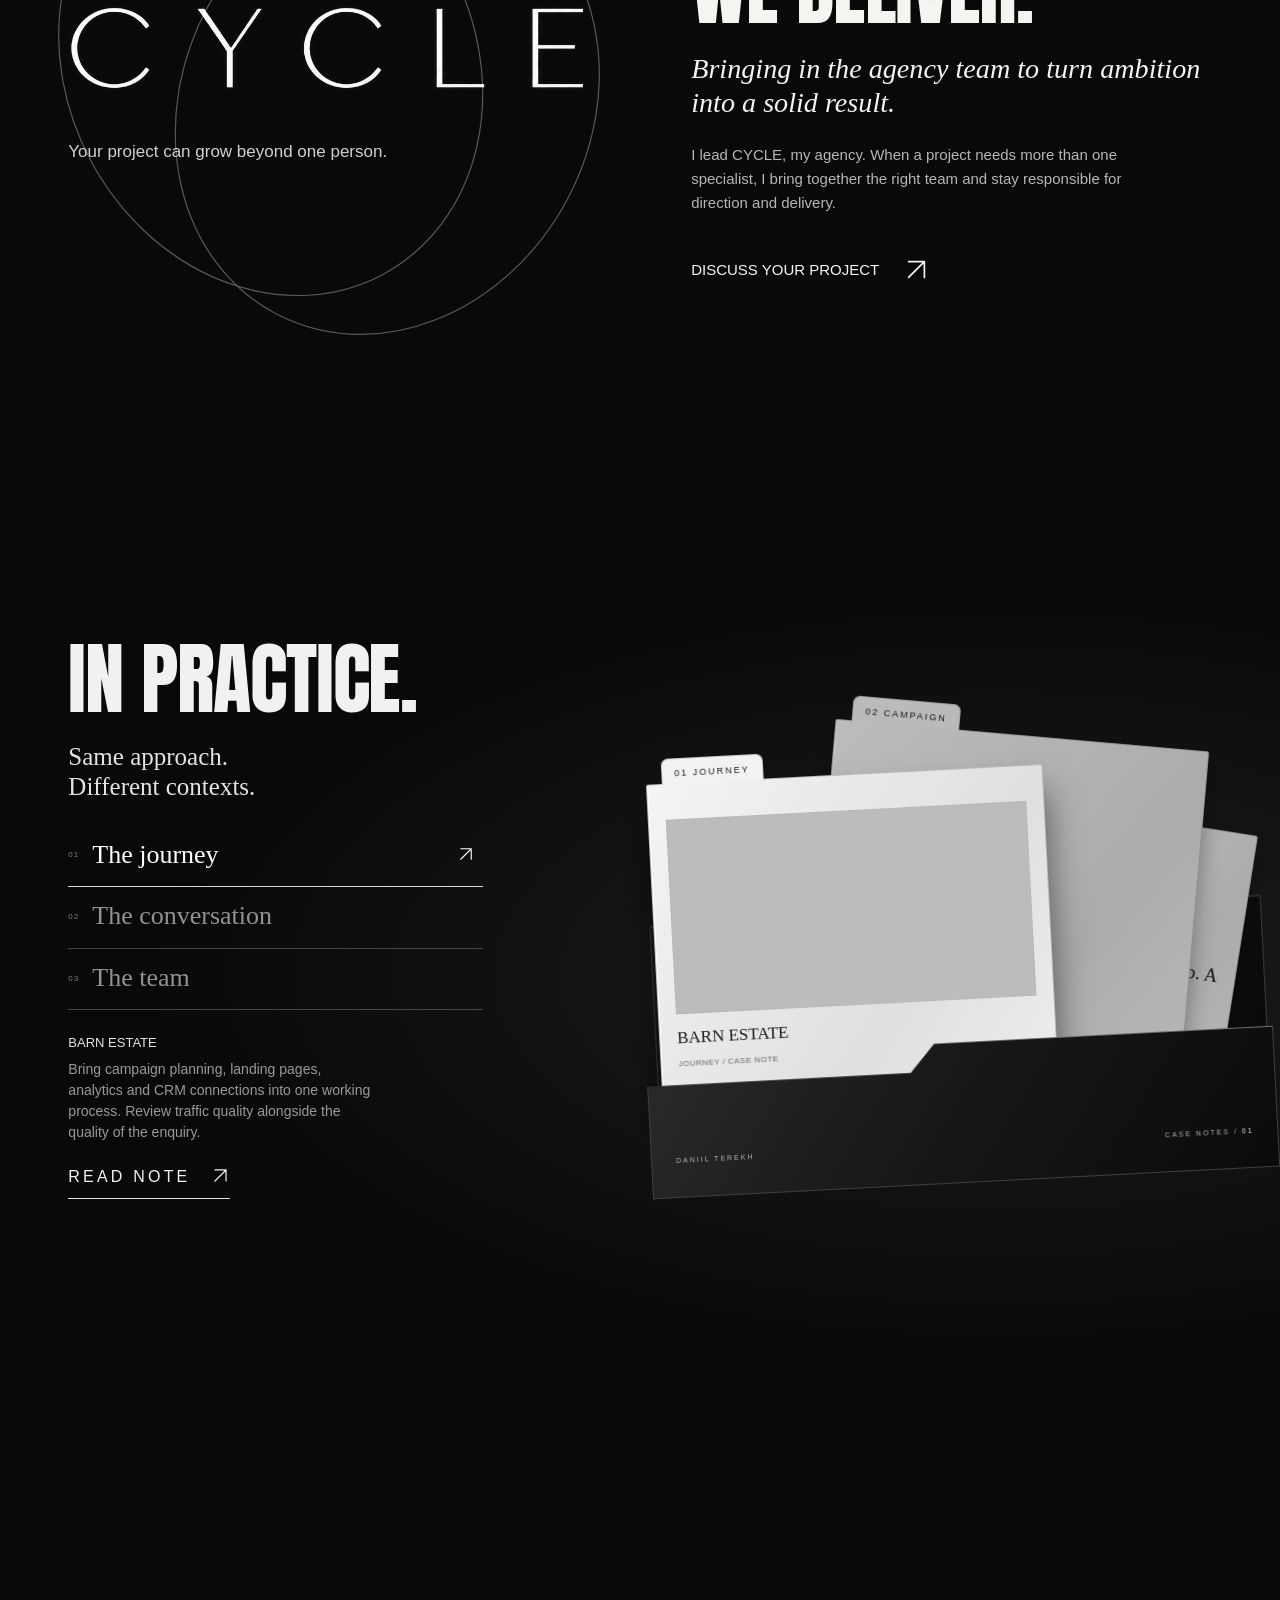
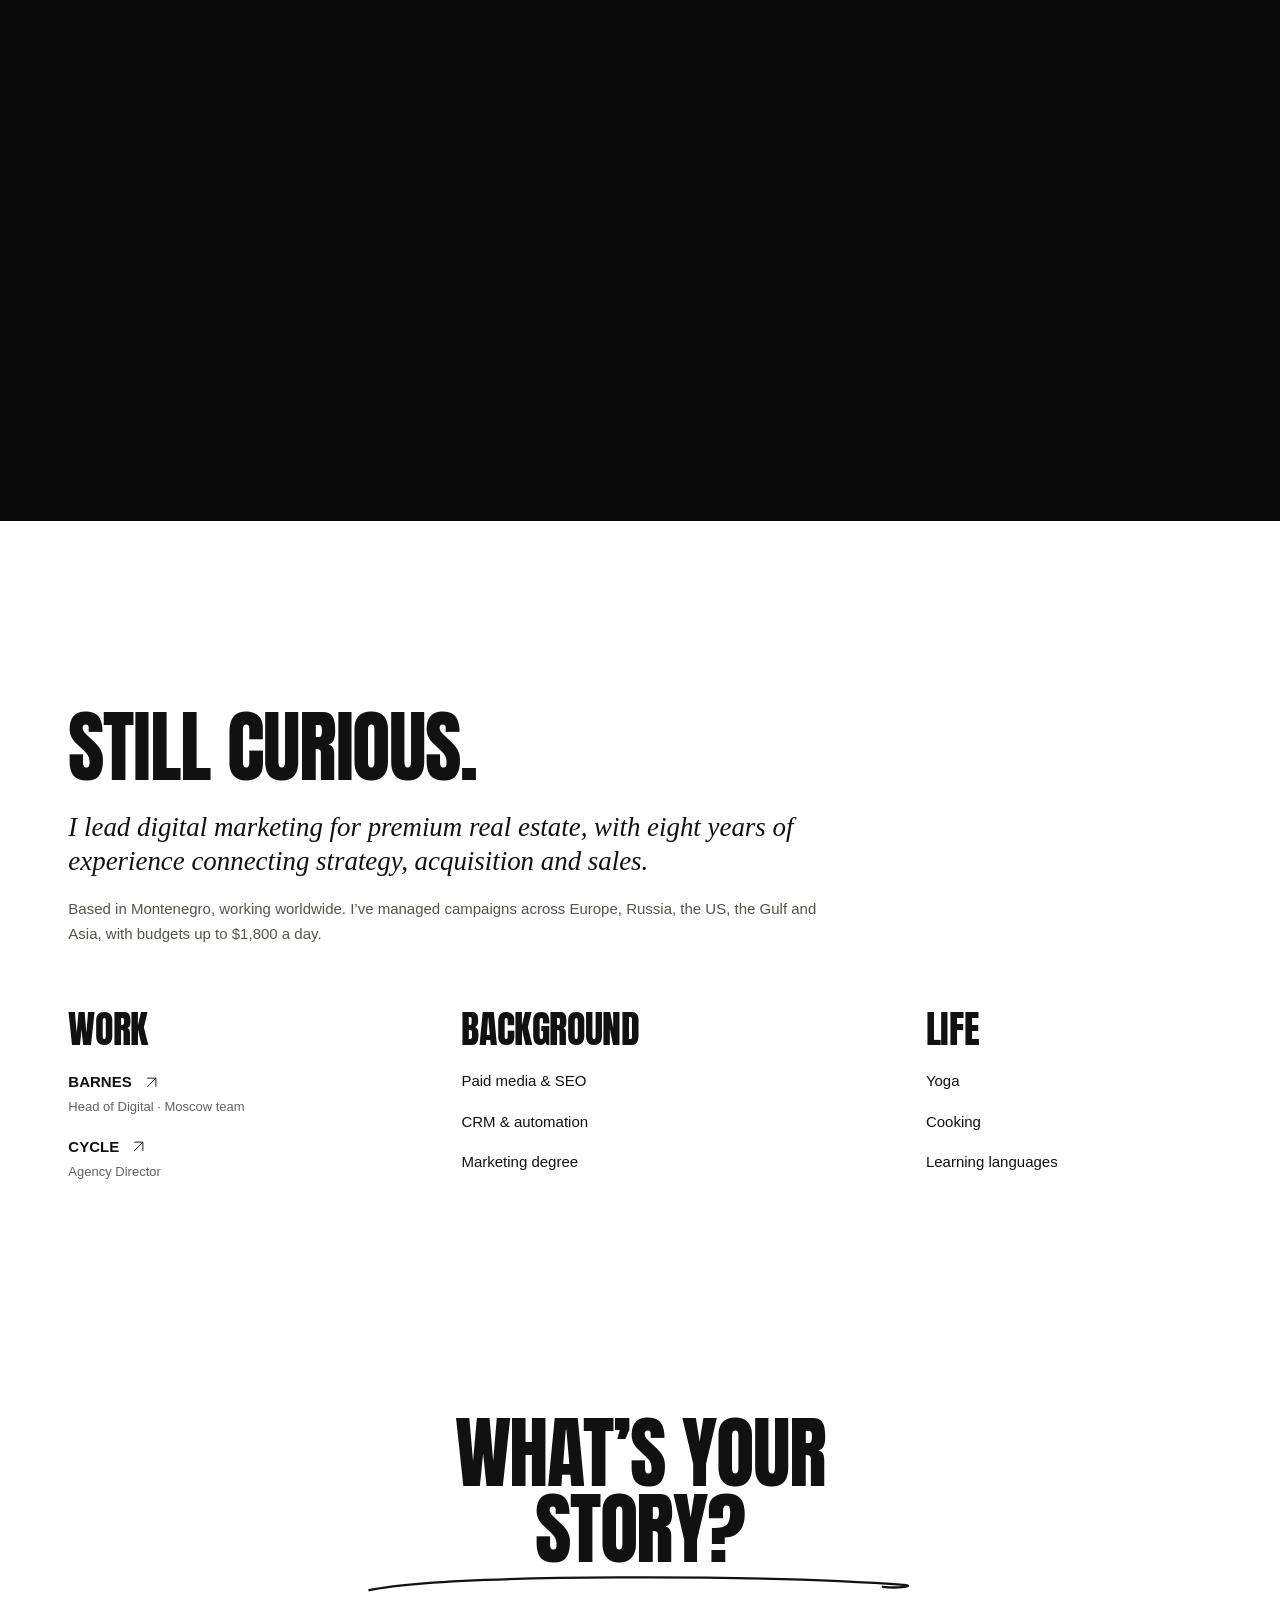
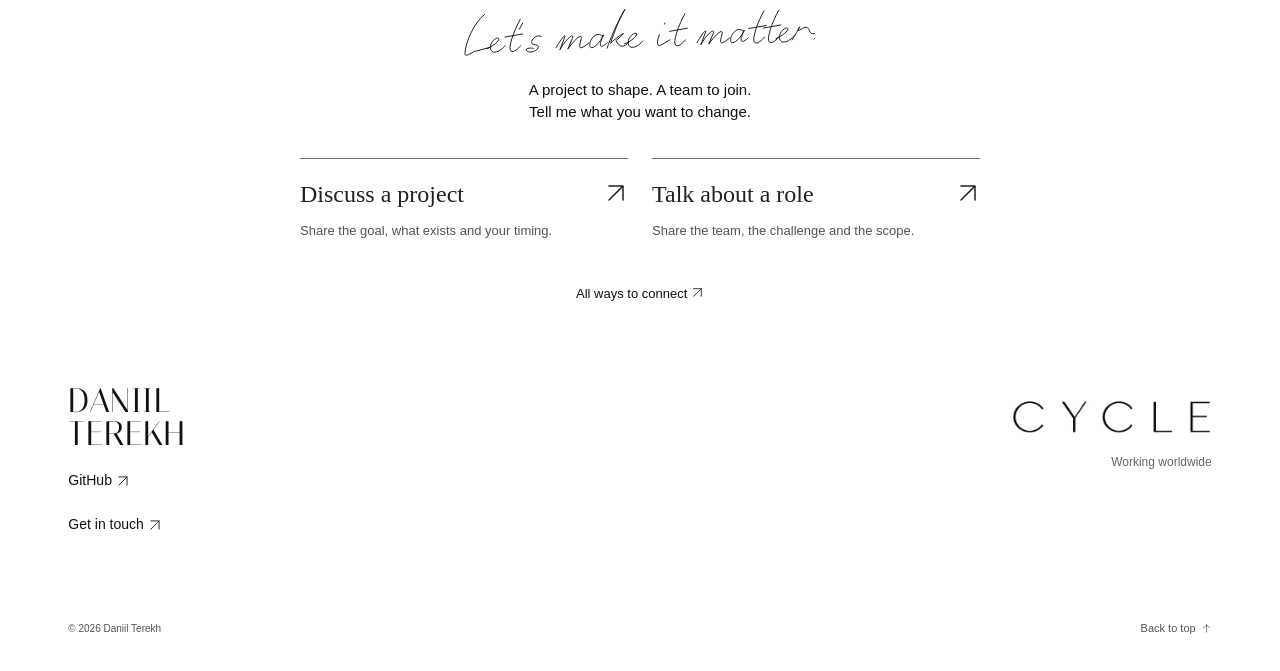
==== commit 0488e6aa: "Raise View all cases closer to the Work tablet" ====
--- a/index.html
+++ b/index.html
@@ -8,7 +8,7 @@
 <link rel="icon" type="image/webp" href="assets/76e3b5323863.webp">
 <link rel="preload" href="assets/Italiana-Regular.ttf" as="font" type="font/ttf" crossorigin>
 <title>Daniil Terekh — Creative &amp; Digital Direction</title>
-<meta content="Daniil Terekh. Digital direction, from strategy to launch. Websites, acquisition and connected systems. Project collaboration and digital leadership, based in Montenegro and working worldwide." name="description"><link href="styles/site.css?v=profile-contact-v68" rel="stylesheet"><link href="styles/refinements.css?v=profile-contact-v68" rel="stylesheet"><link href="styles/experience.css?v=setevie-screen-v74" rel="stylesheet"><link href="styles/work-tablet.css?v=setevie-screen-v74" rel="stylesheet">
+<meta content="Daniil Terekh. Digital direction, from strategy to launch. Websites, acquisition and connected systems. Project collaboration and digital leadership, based in Montenegro and working worldwide." name="description"><link href="styles/site.css?v=profile-contact-v68" rel="stylesheet"><link href="styles/refinements.css?v=profile-contact-v68" rel="stylesheet"><link href="styles/experience.css?v=setevie-screen-v74" rel="stylesheet"><link href="styles/work-tablet.css?v=work-button-v75" rel="stylesheet">
 <link rel="canonical" href="https://daniilterekh-prog.github.io/daniil-terekh-preview/">
 <meta property="og:type" content="website">
 <meta property="og:title" content="Daniil Terekh — Digital Direction">
--- a/styles/work-tablet.css
+++ b/styles/work-tablet.css
@@ -20,7 +20,7 @@
 #work .story-controls button{width:64px;height:76px;min-height:64px;padding:10px;border-radius:0;border:0;background:transparent;color:#e7e7e4;display:grid;place-items:center;transition:opacity .2s,transform .2s}
 #work .story-controls button .ui-arrow{width:44px;height:52px}
 #work .story-controls button:hover{background:transparent;color:#fff;transform:translateY(-3px)}#work #storyNext:hover{transform:translateY(3px)}#work .story-controls button:disabled{opacity:.22;cursor:default;transform:none}
-.site.ref-mode #work .story-caption{display:flex;justify-content:center;align-items:center;left:0;right:0;bottom:38px;z-index:10}
+.site.ref-mode #work .story-caption{display:flex;justify-content:center;align-items:center;left:0;right:0;bottom:70px;z-index:10}
 #work .work-archive-link{display:flex;align-items:center;justify-content:space-between;gap:60px;width:min(460px,70%);min-height:66px;padding:20px 26px;margin:0;border:1px solid #80817e;background:#0b0c0c;color:#eaeae7;font:13px/1.3 var(--sans);letter-spacing:.08em;transition:background .2s,color .2s}
 #work .work-archive-link .ui-arrow{width:27px;height:27px}#work .work-archive-link:hover{background:#e8e8e5;color:#111}
 @media(max-width:1050px) and (min-width:721px){
@@ -43,7 +43,8 @@
  .mobile-actual .site.ref-mode #work .story-company-website img{object-fit:cover;object-position:left top;background:#d7d7d5}
  .mobile-actual .site.ref-mode #work .story-controls{left:4px;right:auto;top:29%;bottom:auto;width:44px;gap:16px}
  #work .story-controls button{width:44px;height:60px;min-height:44px;padding:5px}#work .story-controls button .ui-arrow{width:35px;height:44px}
- .mobile-actual .site.ref-mode #work .story-caption{left:6%;right:6%;bottom:40px;display:flex;gap:0}
+ /* Limit the lift to the space below the final tablet; width/ratio match measureStory(). */
+ .mobile-actual .site.ref-mode #work .story-caption{--work-final-width:min(78vw,calc((var(--stage-h) - 205px)*.64));--work-caption-room:calc(var(--stage-h)*.91 - (var(--work-final-width) - 16px)*1.5625 - 106px);left:6%;right:6%;bottom:min(88px,max(40px,var(--work-caption-room)));display:flex;gap:0}
  #work .work-archive-link{width:100%;min-height:60px;padding:18px 20px;font-size:12px;gap:25px}
 }
 @media(max-height:650px) and (min-width:721px){
@@ -53,7 +54,7 @@
  #work .story-company-position{margin:0}
  #work .story-company-position .story-company-role{margin-bottom:4px}
  #work .story-company-period{font-size:11px}
- .site.ref-mode #work .story-caption{bottom:20px}#work .work-archive-link{min-height:52px;padding:13px 22px}
+ .site.ref-mode #work .story-caption{bottom:40px}#work .work-archive-link{min-height:52px;padding:13px 22px}
 }
 @media(prefers-reduced-motion:reduce){#work .story-company-case,#work .story-controls button,#work .work-archive-link{transition:none}}
 
@@ -101,7 +102,7 @@
 /* The catalogue shares the left navigation rail on short landscape screens. */
 @media(min-width:721px) and (max-height:500px){
  .site.ref-mode #work .story-controls{top:18%}
- .site.ref-mode #work .story-caption{left:var(--page-gutter,5.3vw);right:auto;bottom:20px;width:min(160px,calc(50% - 239px - var(--page-gutter,5.3vw)))}
+ .site.ref-mode #work .story-caption{left:var(--page-gutter,5.3vw);right:auto;bottom:40px;width:min(160px,calc(50% - 239px - var(--page-gutter,5.3vw)))}
  #work .work-archive-link{width:100%;min-height:52px;padding:12px 8px;font-size:10px;letter-spacing:0;gap:8px}
  #work .work-archive-link .ui-arrow{width:20px;height:20px;flex-shrink:0}
 }
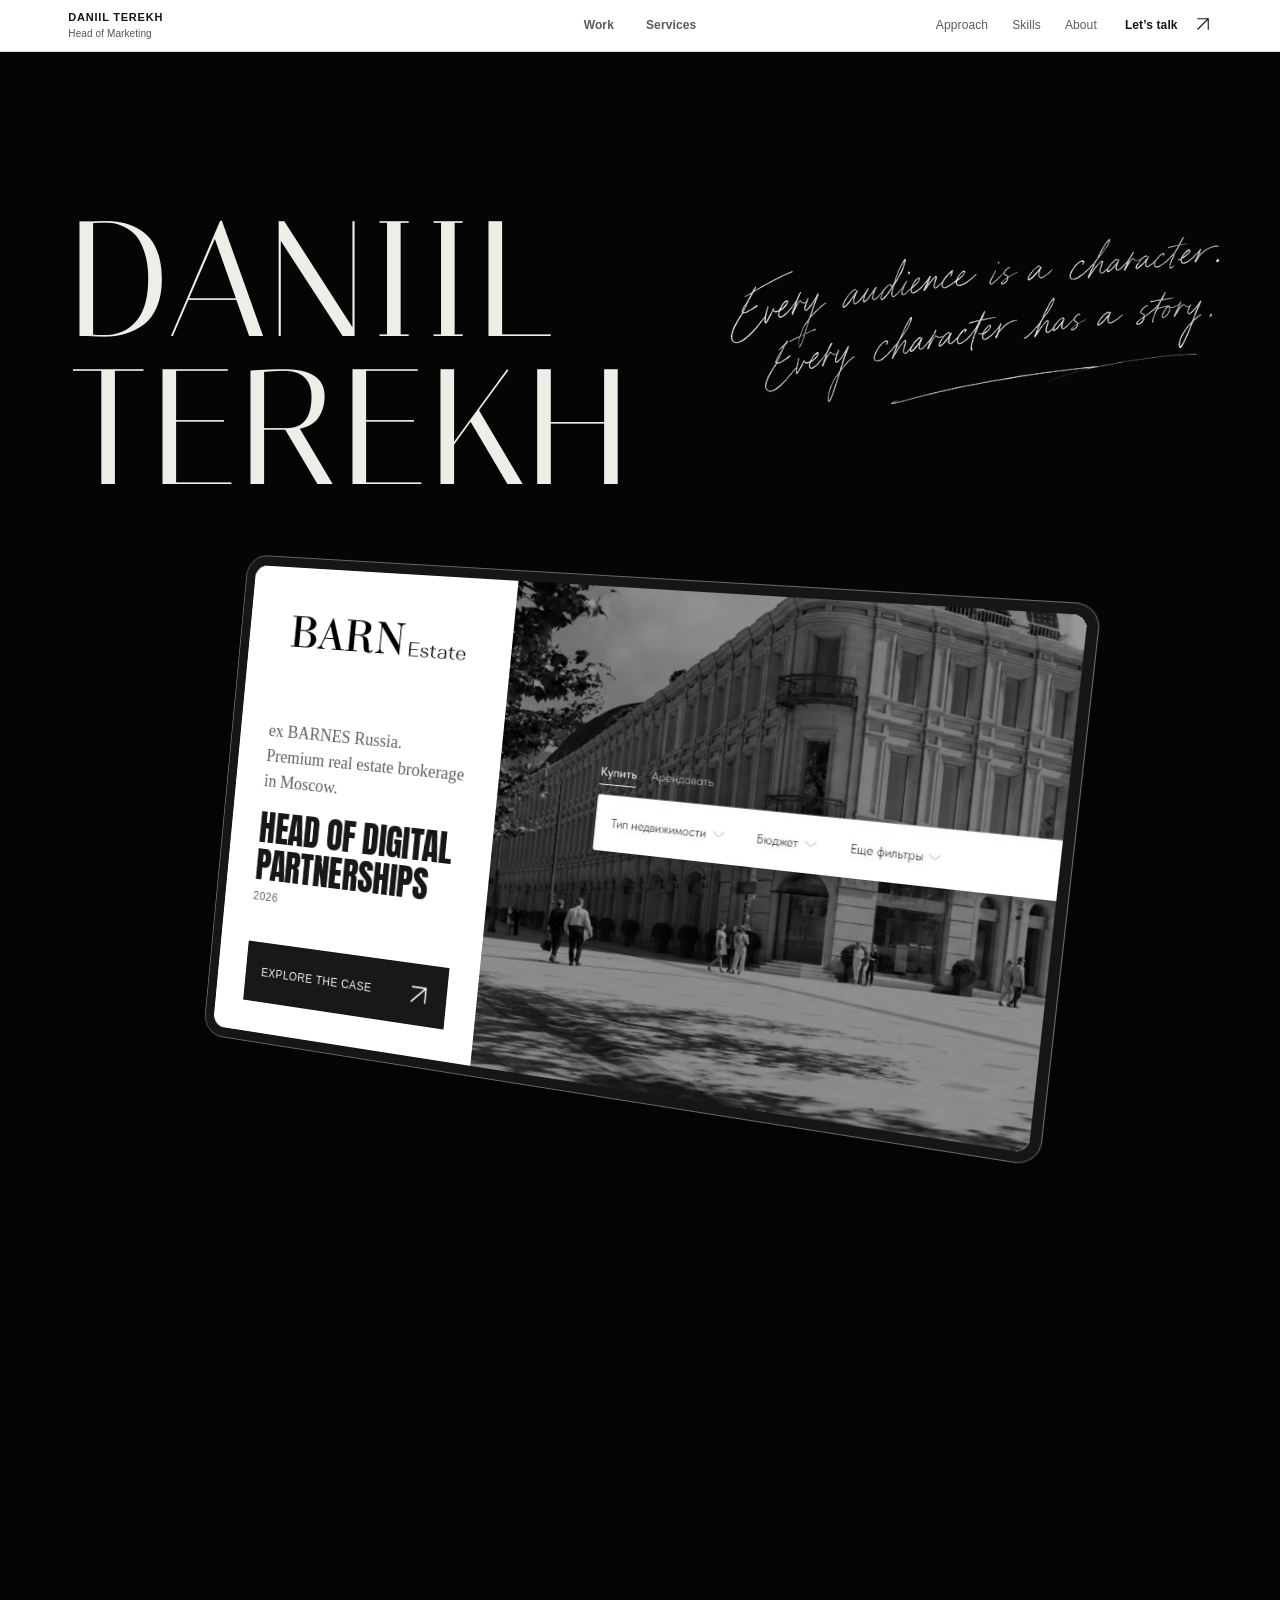
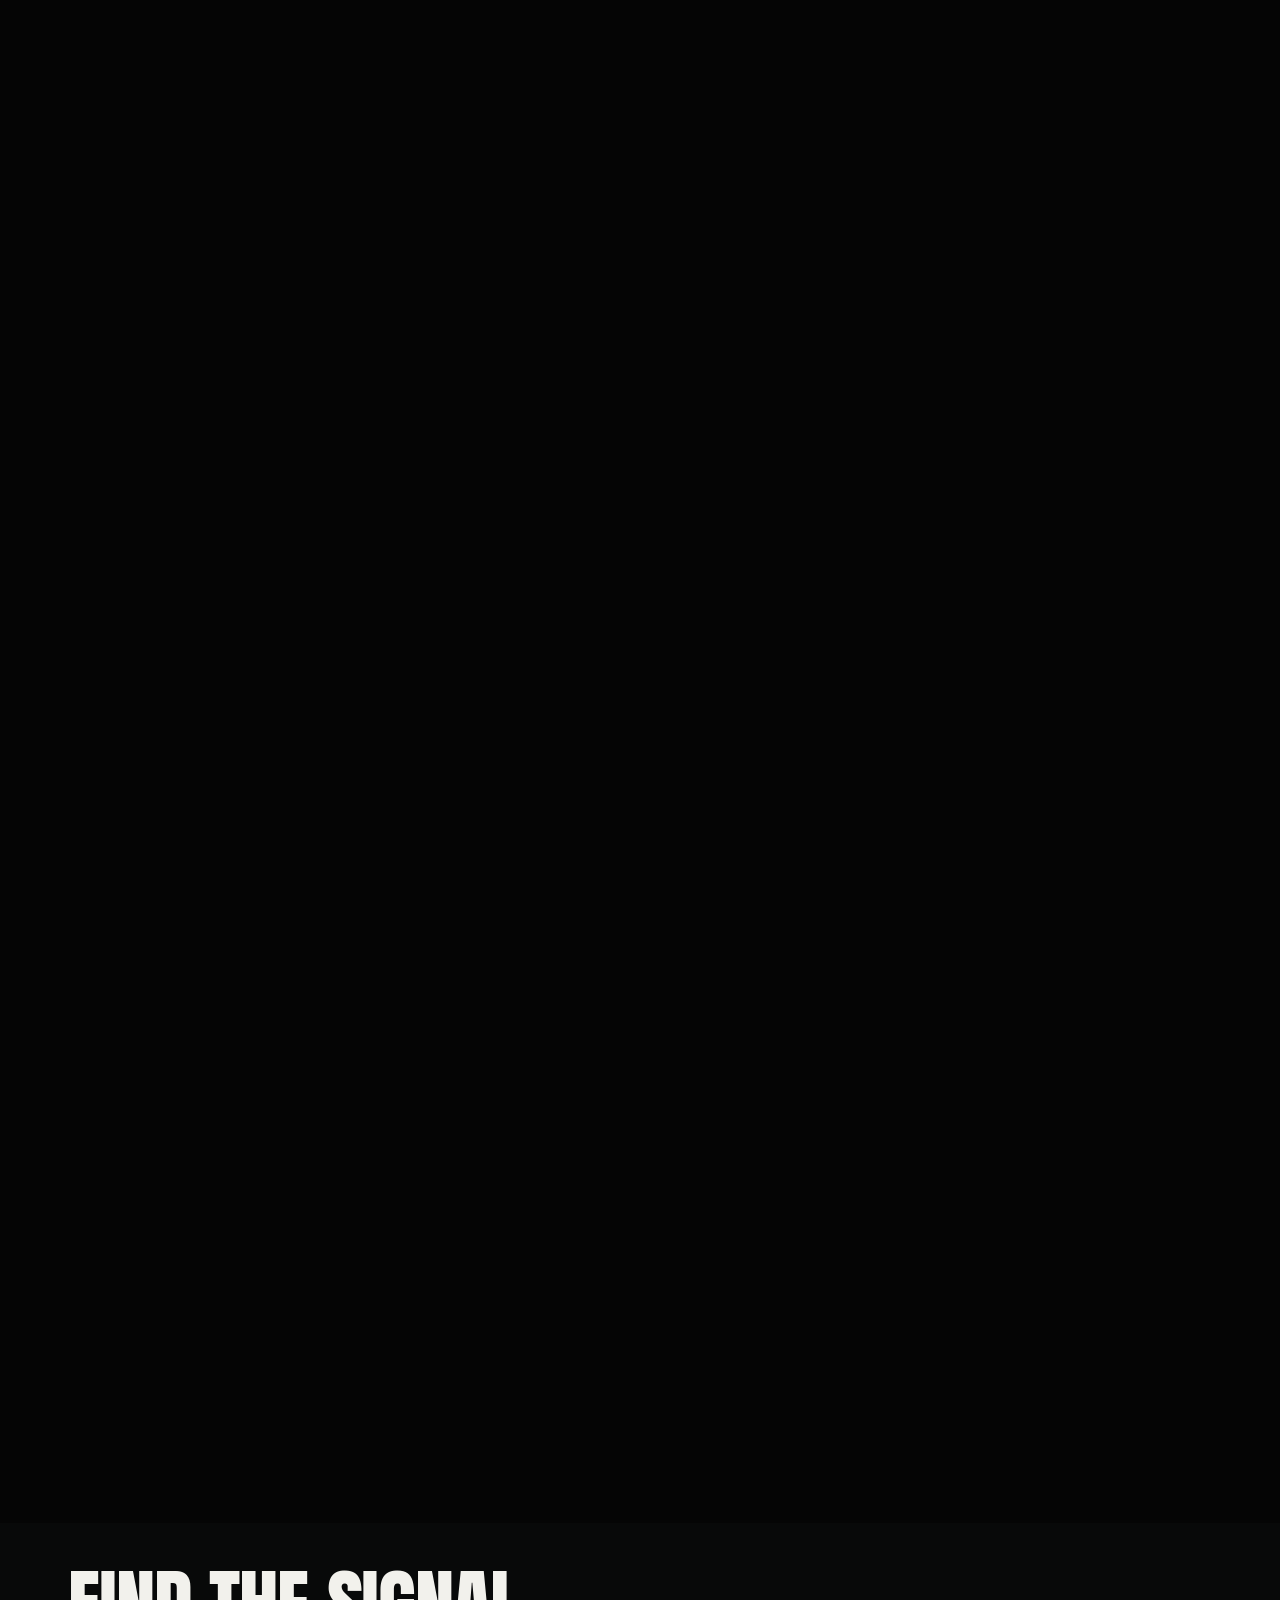
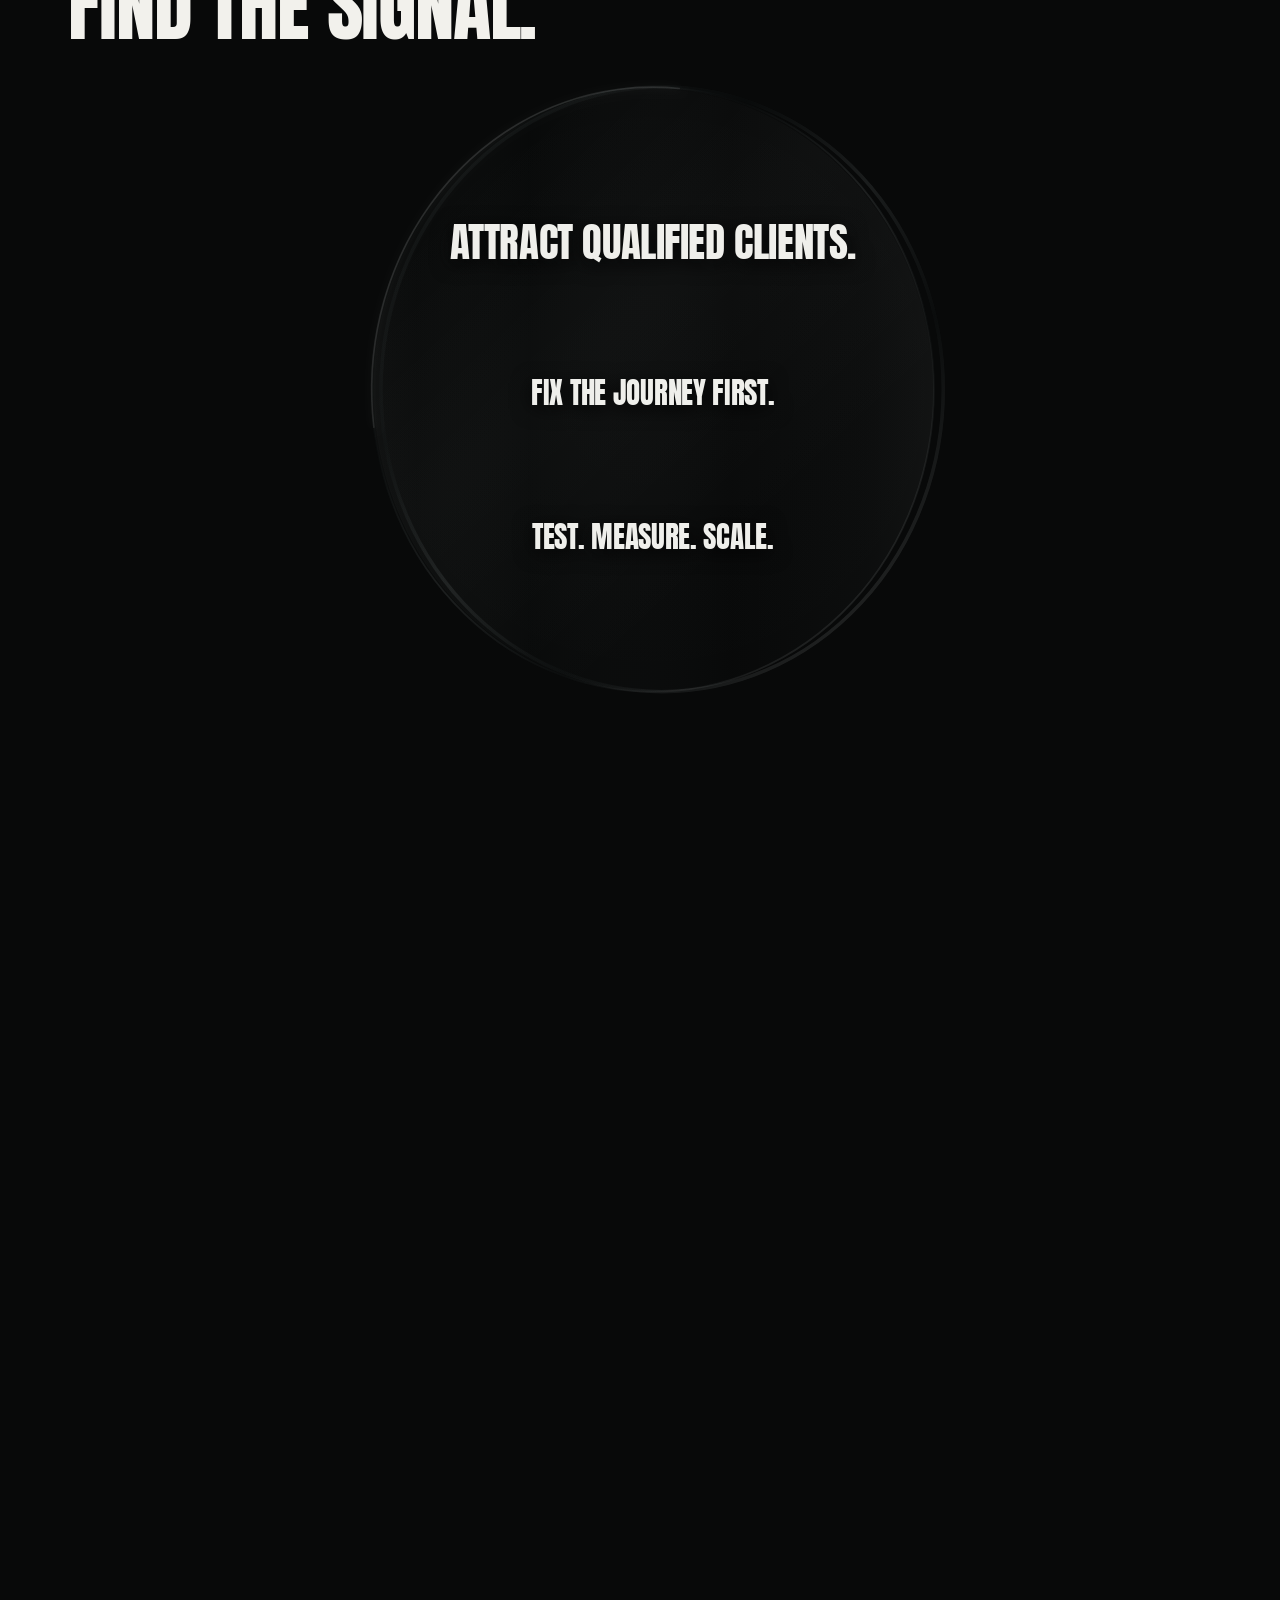
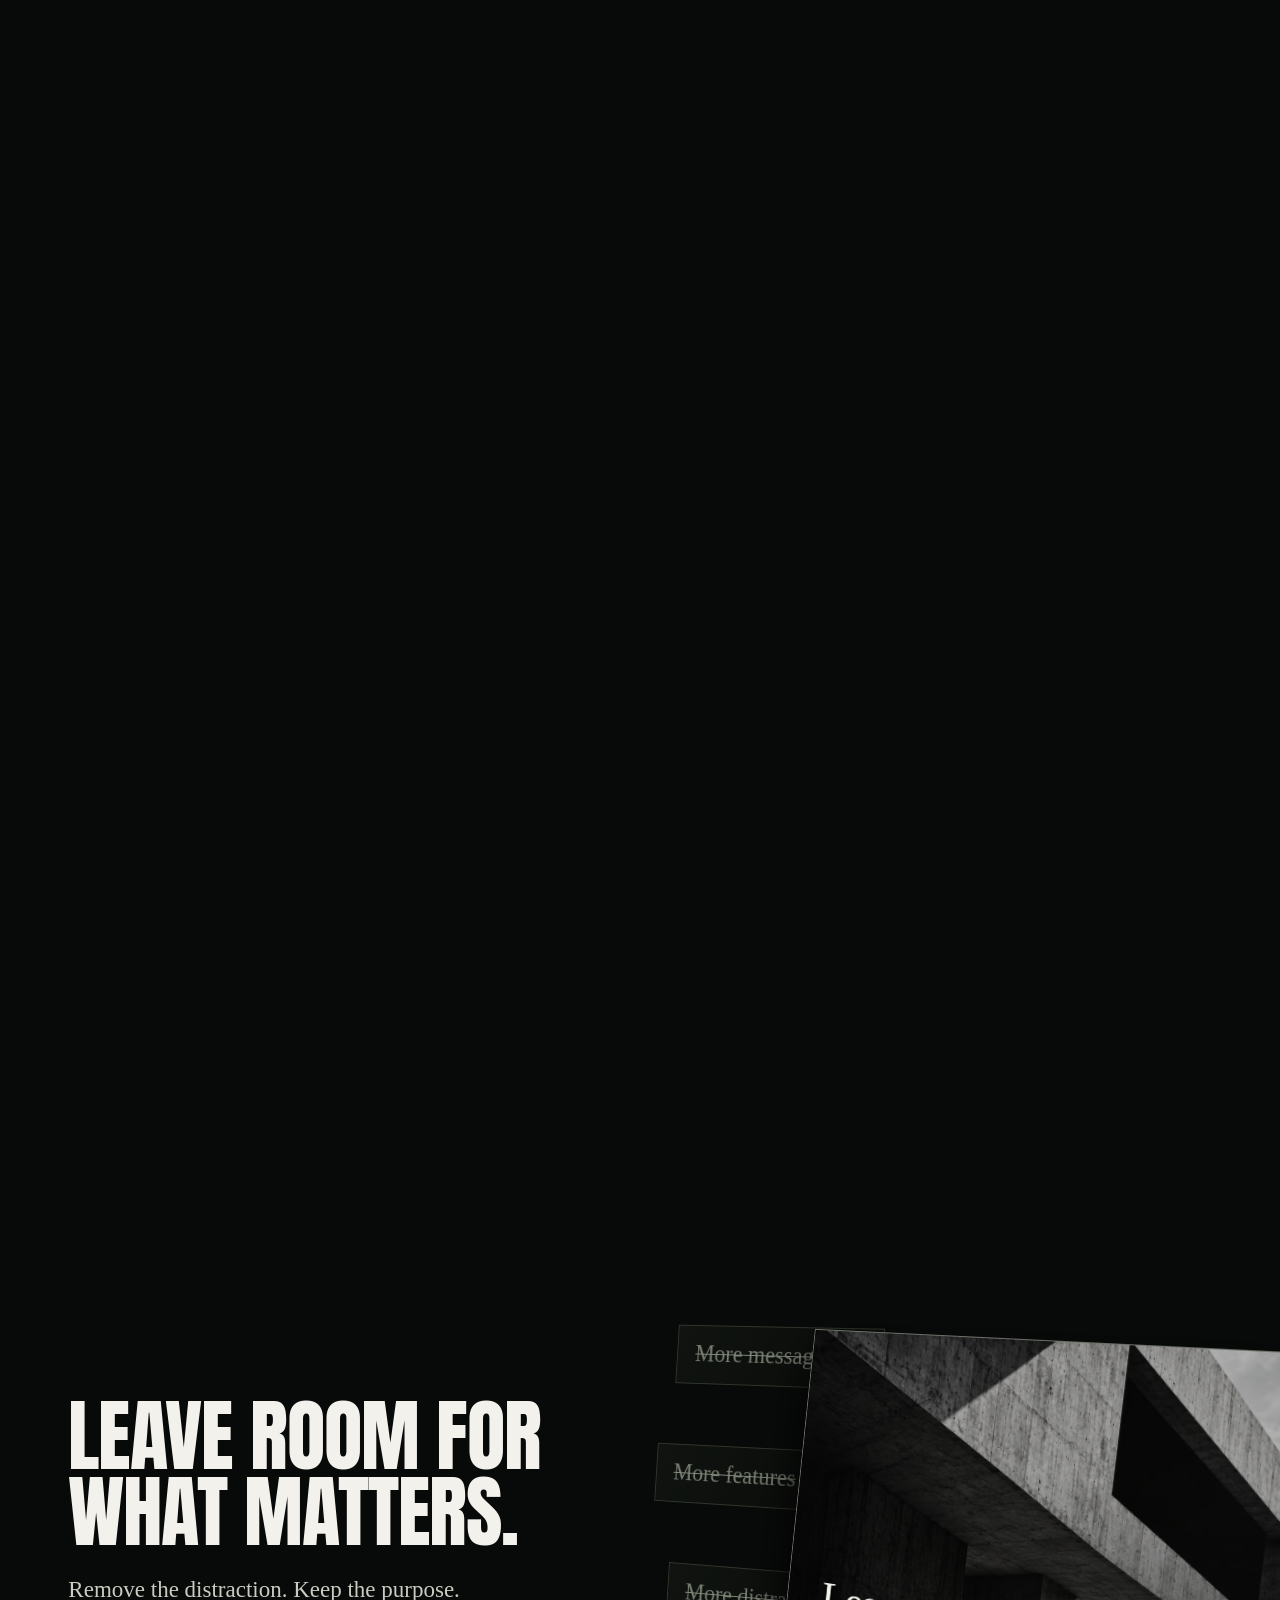
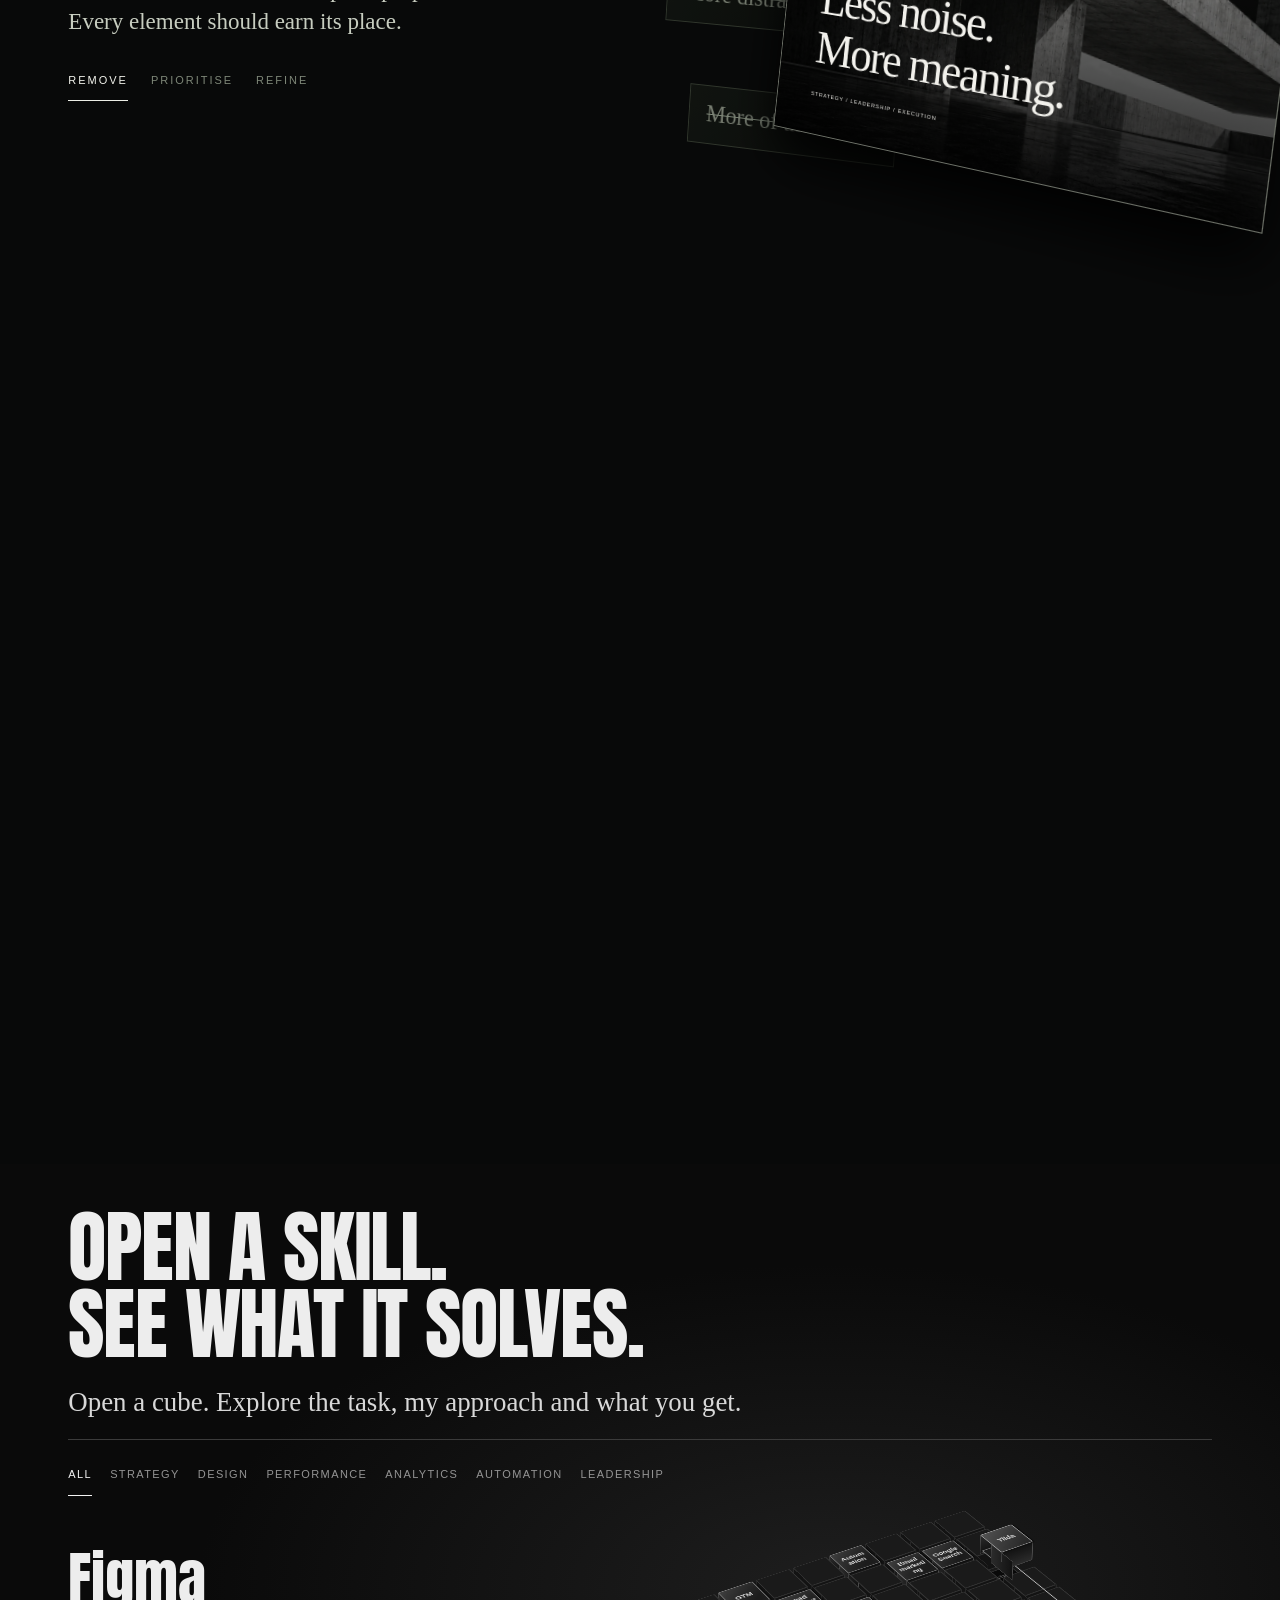
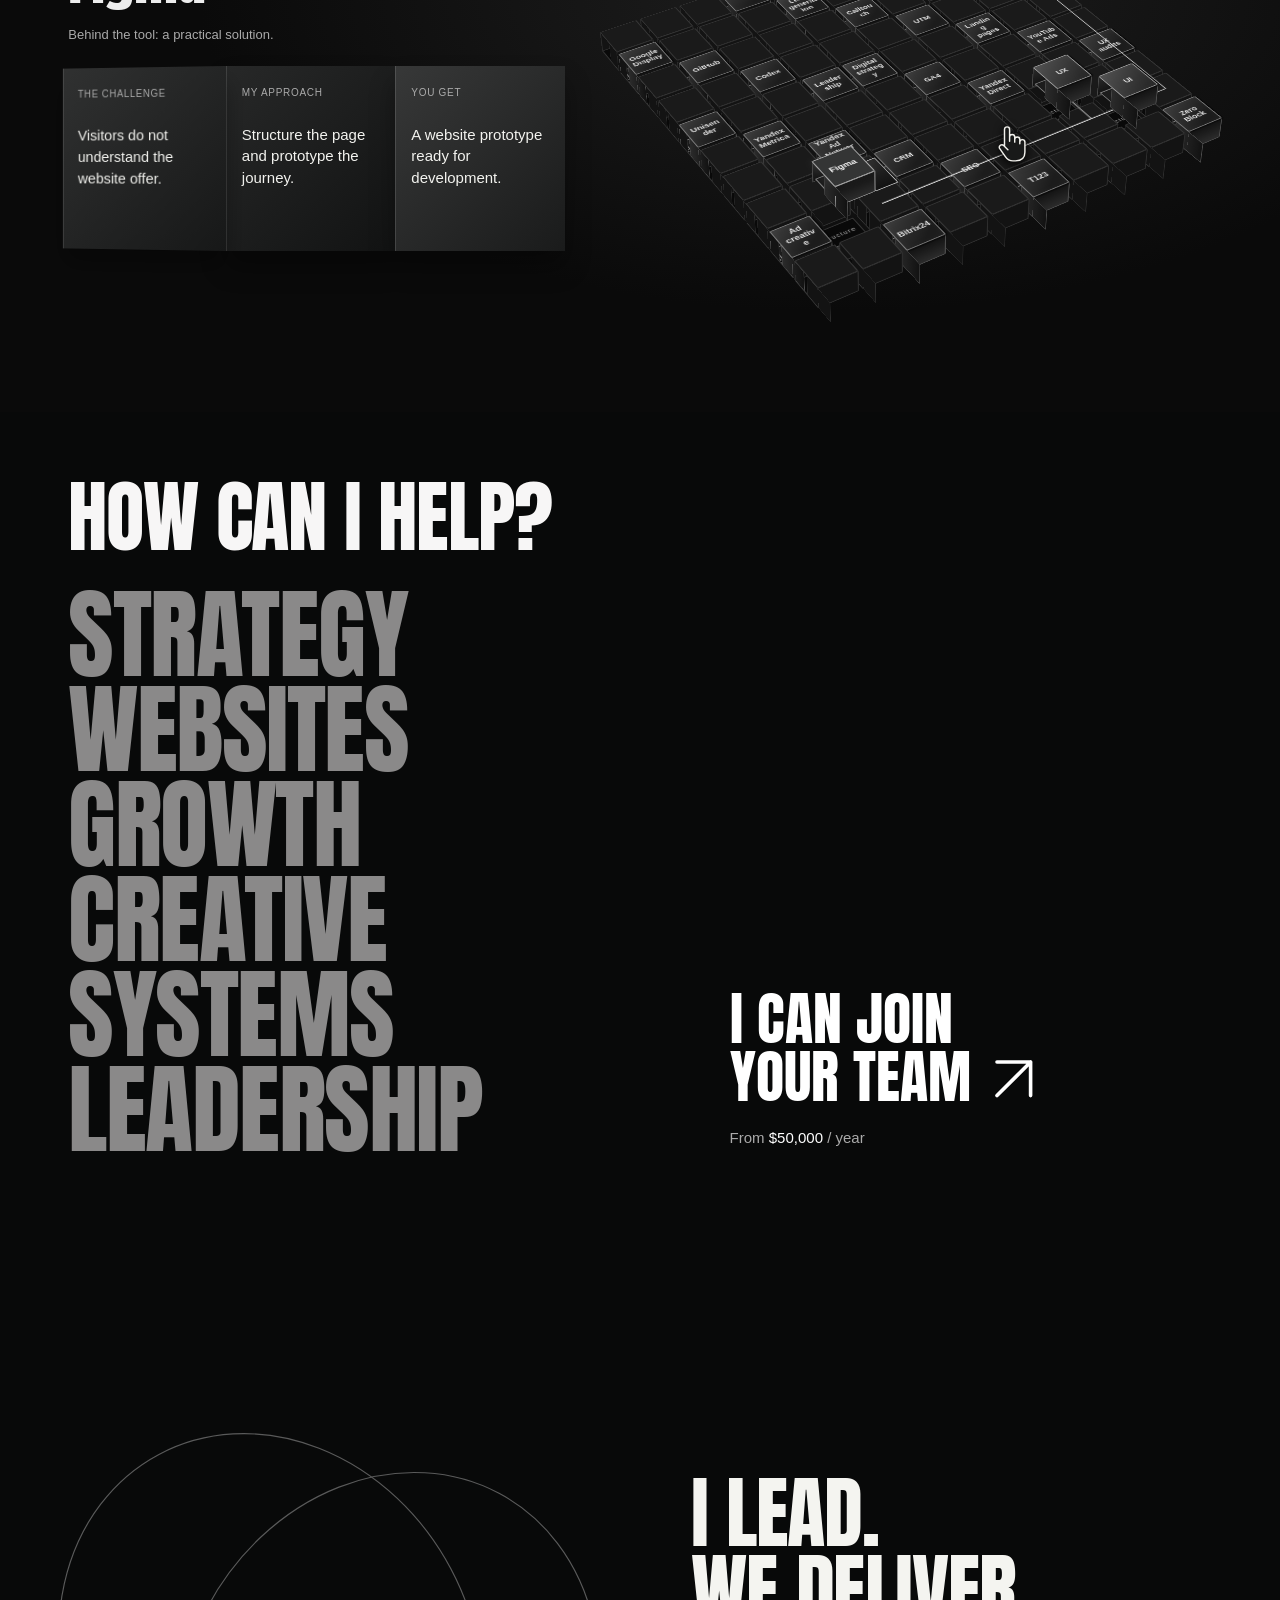
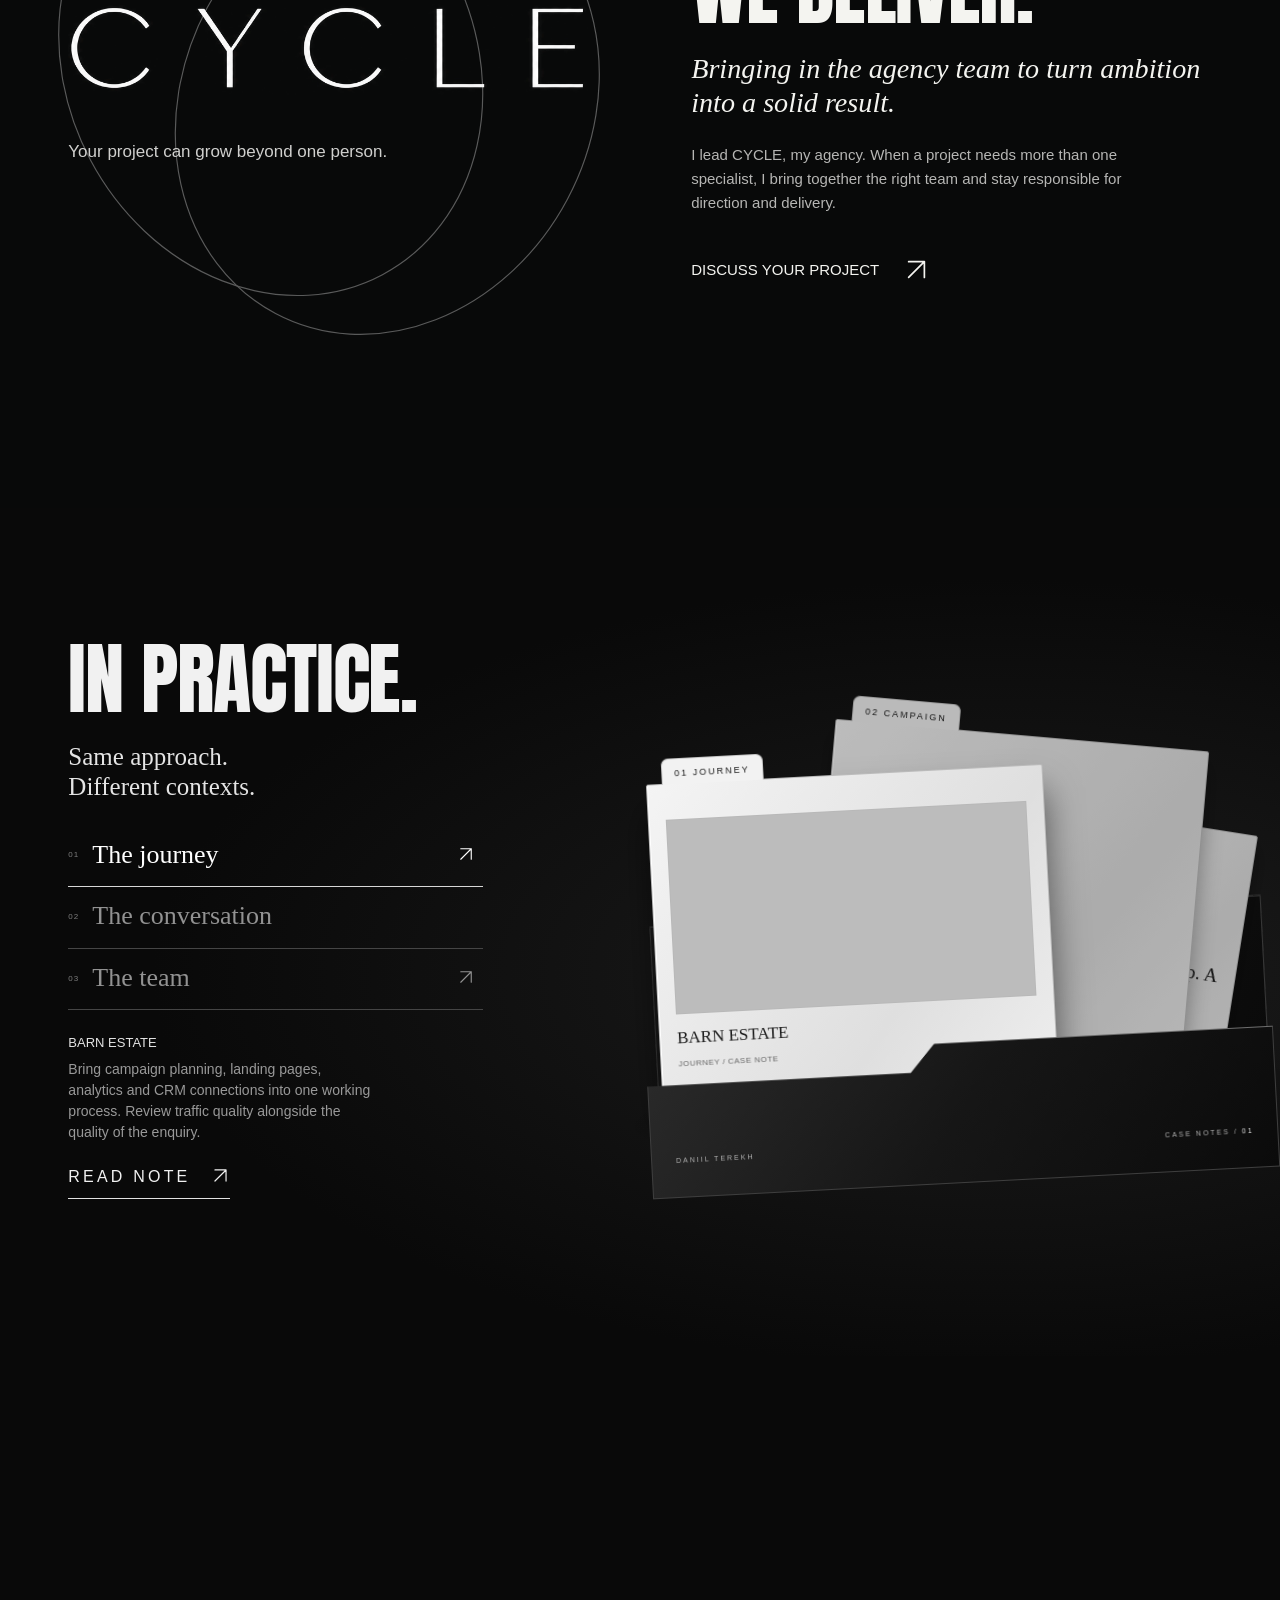
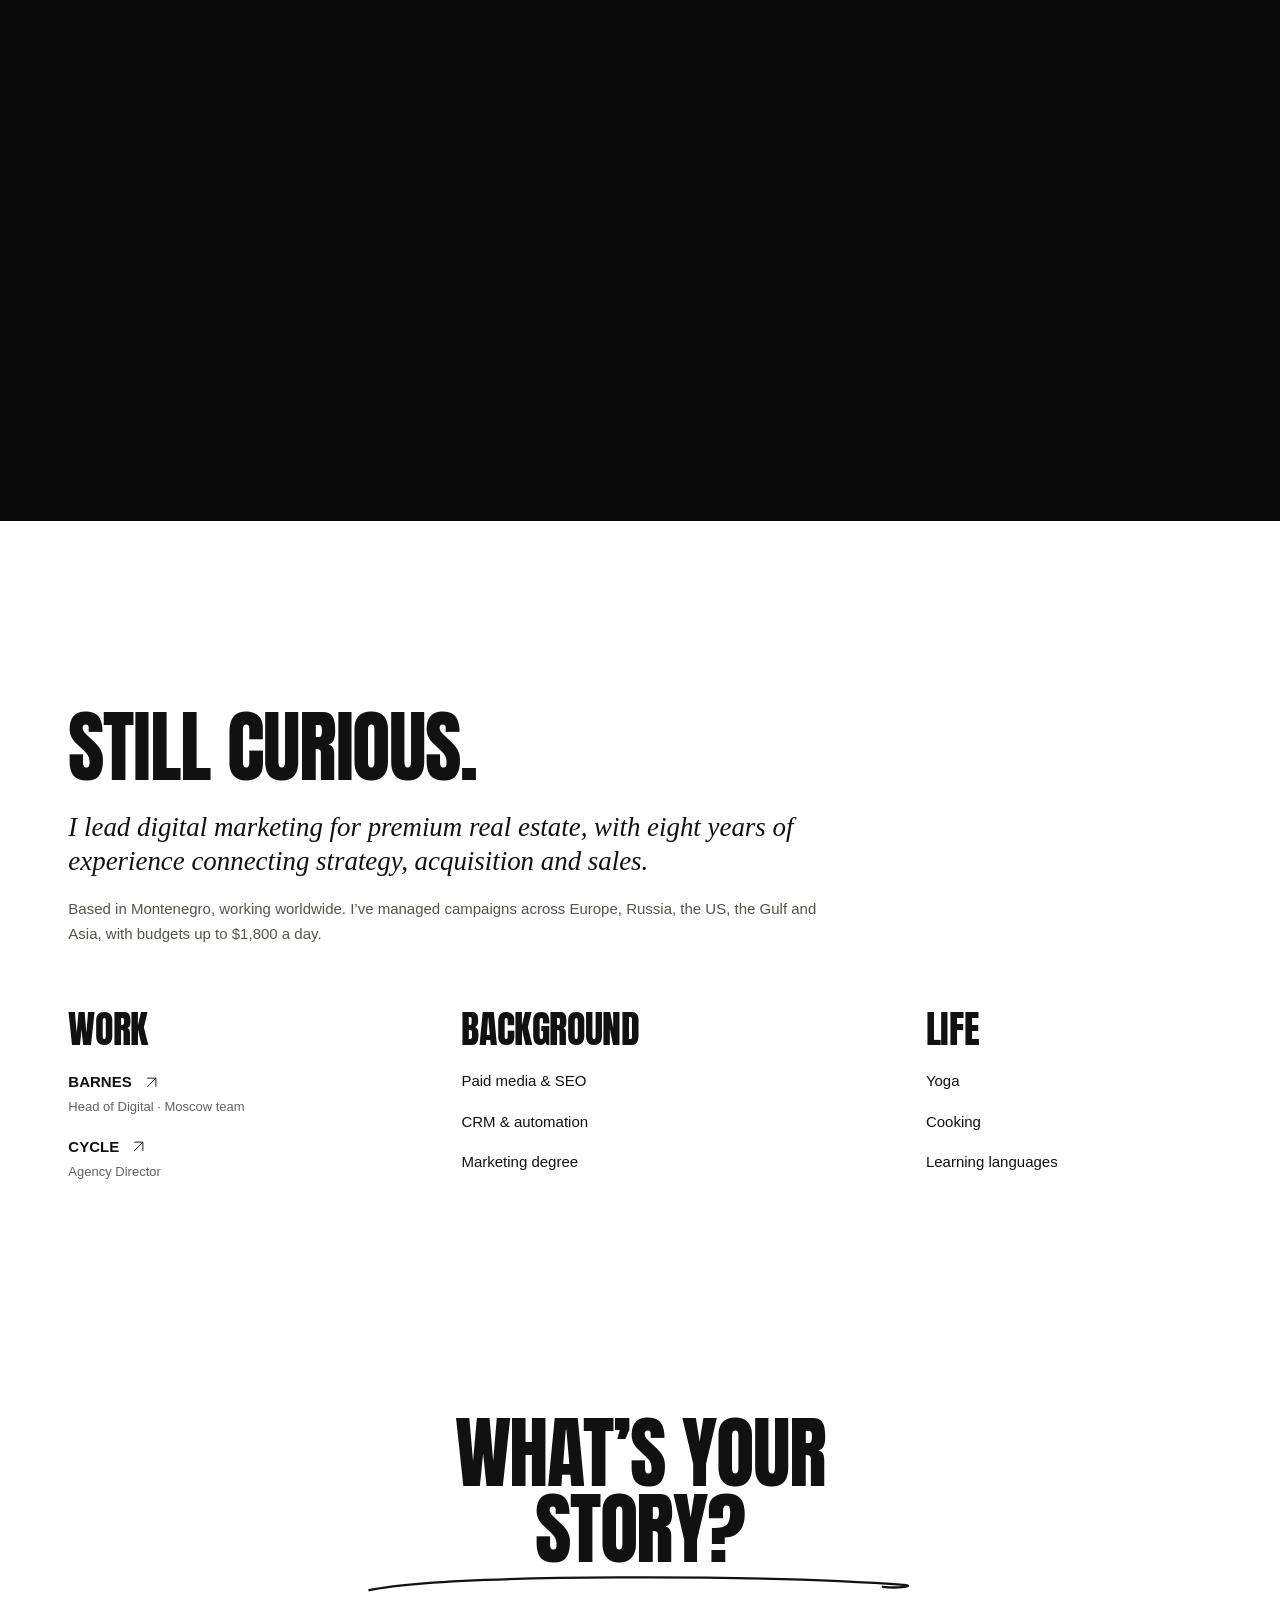
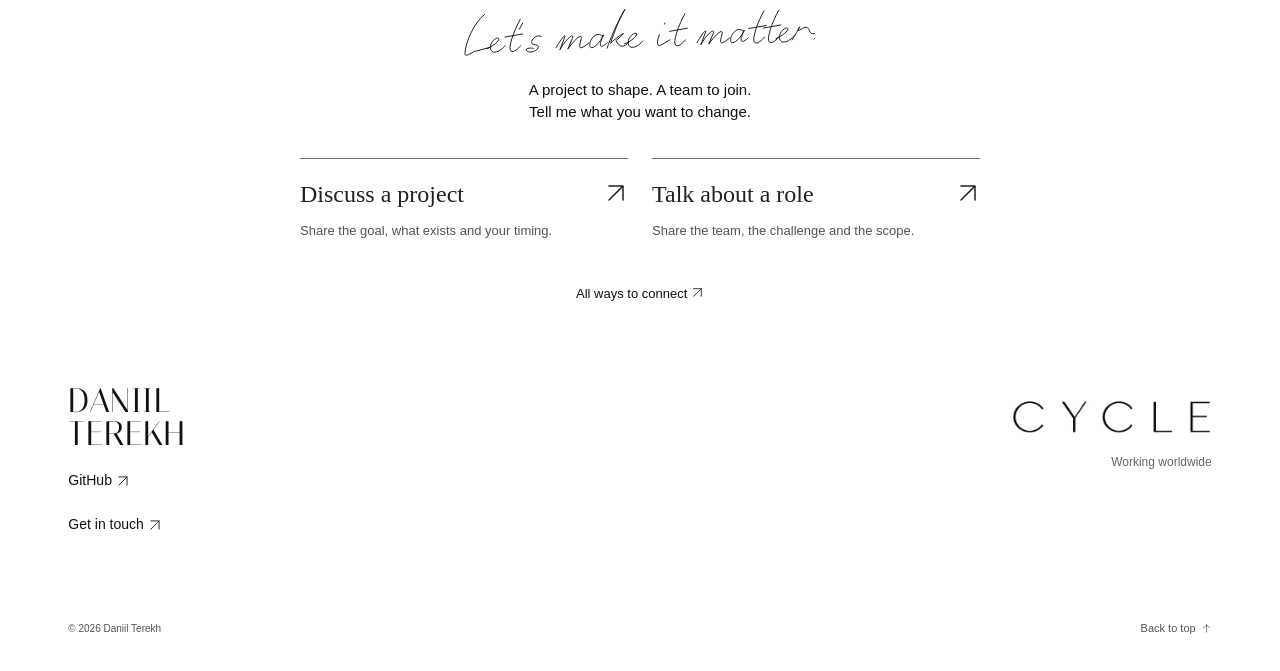
==== commit f6cb8a4a: "Remove empty mobile case image frames" ====
--- a/index.html
+++ b/index.html
@@ -8,7 +8,7 @@
 <link rel="icon" type="image/webp" href="assets/76e3b5323863.webp">
 <link rel="preload" href="assets/Italiana-Regular.ttf" as="font" type="font/ttf" crossorigin>
 <title>Daniil Terekh — Creative &amp; Digital Direction</title>
-<meta content="Daniil Terekh. Digital direction, from strategy to launch. Websites, acquisition and connected systems. Project collaboration and digital leadership, based in Montenegro and working worldwide." name="description"><link href="styles/site.css?v=profile-contact-v68" rel="stylesheet"><link href="styles/refinements.css?v=profile-contact-v68" rel="stylesheet"><link href="styles/experience.css?v=setevie-screen-v74" rel="stylesheet"><link href="styles/work-tablet.css?v=work-button-v75" rel="stylesheet">
+<meta content="Daniil Terekh. Digital direction, from strategy to launch. Websites, acquisition and connected systems. Project collaboration and digital leadership, based in Montenegro and working worldwide." name="description"><link href="styles/site.css?v=profile-contact-v68" rel="stylesheet"><link href="styles/refinements.css?v=profile-contact-v68" rel="stylesheet"><link href="styles/experience.css?v=case-images-v76" rel="stylesheet"><link href="styles/work-tablet.css?v=work-button-v75" rel="stylesheet">
 <link rel="canonical" href="https://daniilterekh-prog.github.io/daniil-terekh-preview/">
 <meta property="og:type" content="website">
 <meta property="og:title" content="Daniil Terekh — Digital Direction">
--- a/styles/experience.css
+++ b/styles/experience.css
@@ -31,7 +31,7 @@
  .archive-grid{grid-template-columns:1fr;gap:38px}.archive-card:first-child{display:block;grid-column:auto}.archive-card:first-child .archive-card-copy{display:grid;padding-top:20px}.archive-card:first-child .archive-card-copy h3{font-size:38px}.archive-card:first-child .archive-card-sector{order:0;text-align:right;max-width:125px;margin:0}.archive-card:first-child .archive-card-copy p{font:14px/1.6 var(--sans);margin:0}.archive-card-copy{padding-top:20px;gap:10px}.archive-card-copy h3{font-size:36px}.archive-card-sector{font-size:9px!important;max-width:125px!important}.archive-card-role{font-size:11px}.archive-card-visual>.case-arrow{right:14px;bottom:14px;width:38px;height:38px}.archive-group{margin-bottom:55px}.archive-group>h2{font-size:25px}
  .experience-row{grid-template-columns:1fr 28px;gap:13px;padding:24px}.experience-row>div{grid-column:1}.experience-row p{grid-column:1;font-size:13px}.experience-row>.ui-arrow{grid-column:2;grid-row:1/3;width:20px}.experience-row h3{font-size:32px}.experience-row-role{font-size:11px}
  .archive-end{display:block;padding-top:15px}.archive-end p{font-size:31px}.experience-contact{margin-top:25px;padding:16px 20px}
- .case-header{grid-template-columns:1fr;gap:24px;margin:45px 0 28px}.case-header h1{margin:0;font-size:clamp(60px,16vw,108px)}.case-header>p{font-size:25px;max-width:380px}.detail-meta{gap:8px 22px;margin-bottom:27px;font-size:11px}.detail-screen img{aspect-ratio:1.6;object-fit:contain}.case-opening{margin:38px 0}.case-opening p{font-size:24px}.case-facts{grid-template-columns:1fr;gap:35px}.case-facts h2{font-size:38px;margin-bottom:16px}.case-facts p,.case-facts li{font-size:14px;line-height:1.75}.case-collaboration{grid-template-columns:1fr;gap:16px;margin-top:38px;padding:25px}.case-collaboration h2{font-size:24px}.case-collaboration p{font-size:13px}.case-bottom{margin-top:50px;align-items:start;flex-direction:column;gap:35px}.case-next{font-size:35px}
+ .case-header{grid-template-columns:1fr;gap:24px;margin:45px 0 28px}.case-header h1{margin:0;font-size:clamp(60px,16vw,108px)}.case-header>p{font-size:25px;max-width:380px}.detail-meta{gap:8px 22px;margin-bottom:27px;font-size:11px}.detail-screen img{height:auto;max-height:none;aspect-ratio:auto;object-fit:contain}.case-opening{margin:38px 0}.case-opening p{font-size:24px}.case-facts{grid-template-columns:1fr;gap:35px}.case-facts h2{font-size:38px;margin-bottom:16px}.case-facts p,.case-facts li{font-size:14px;line-height:1.75}.case-collaboration{grid-template-columns:1fr;gap:16px;margin-top:38px;padding:25px}.case-collaboration h2{font-size:24px}.case-collaboration p{font-size:13px}.case-bottom{margin-top:50px;align-items:start;flex-direction:column;gap:35px}.case-next{font-size:35px}
 }
 @media(prefers-reduced-motion:reduce){.archive-card-visual img,.case-arrow{transition:none!important}}
 
